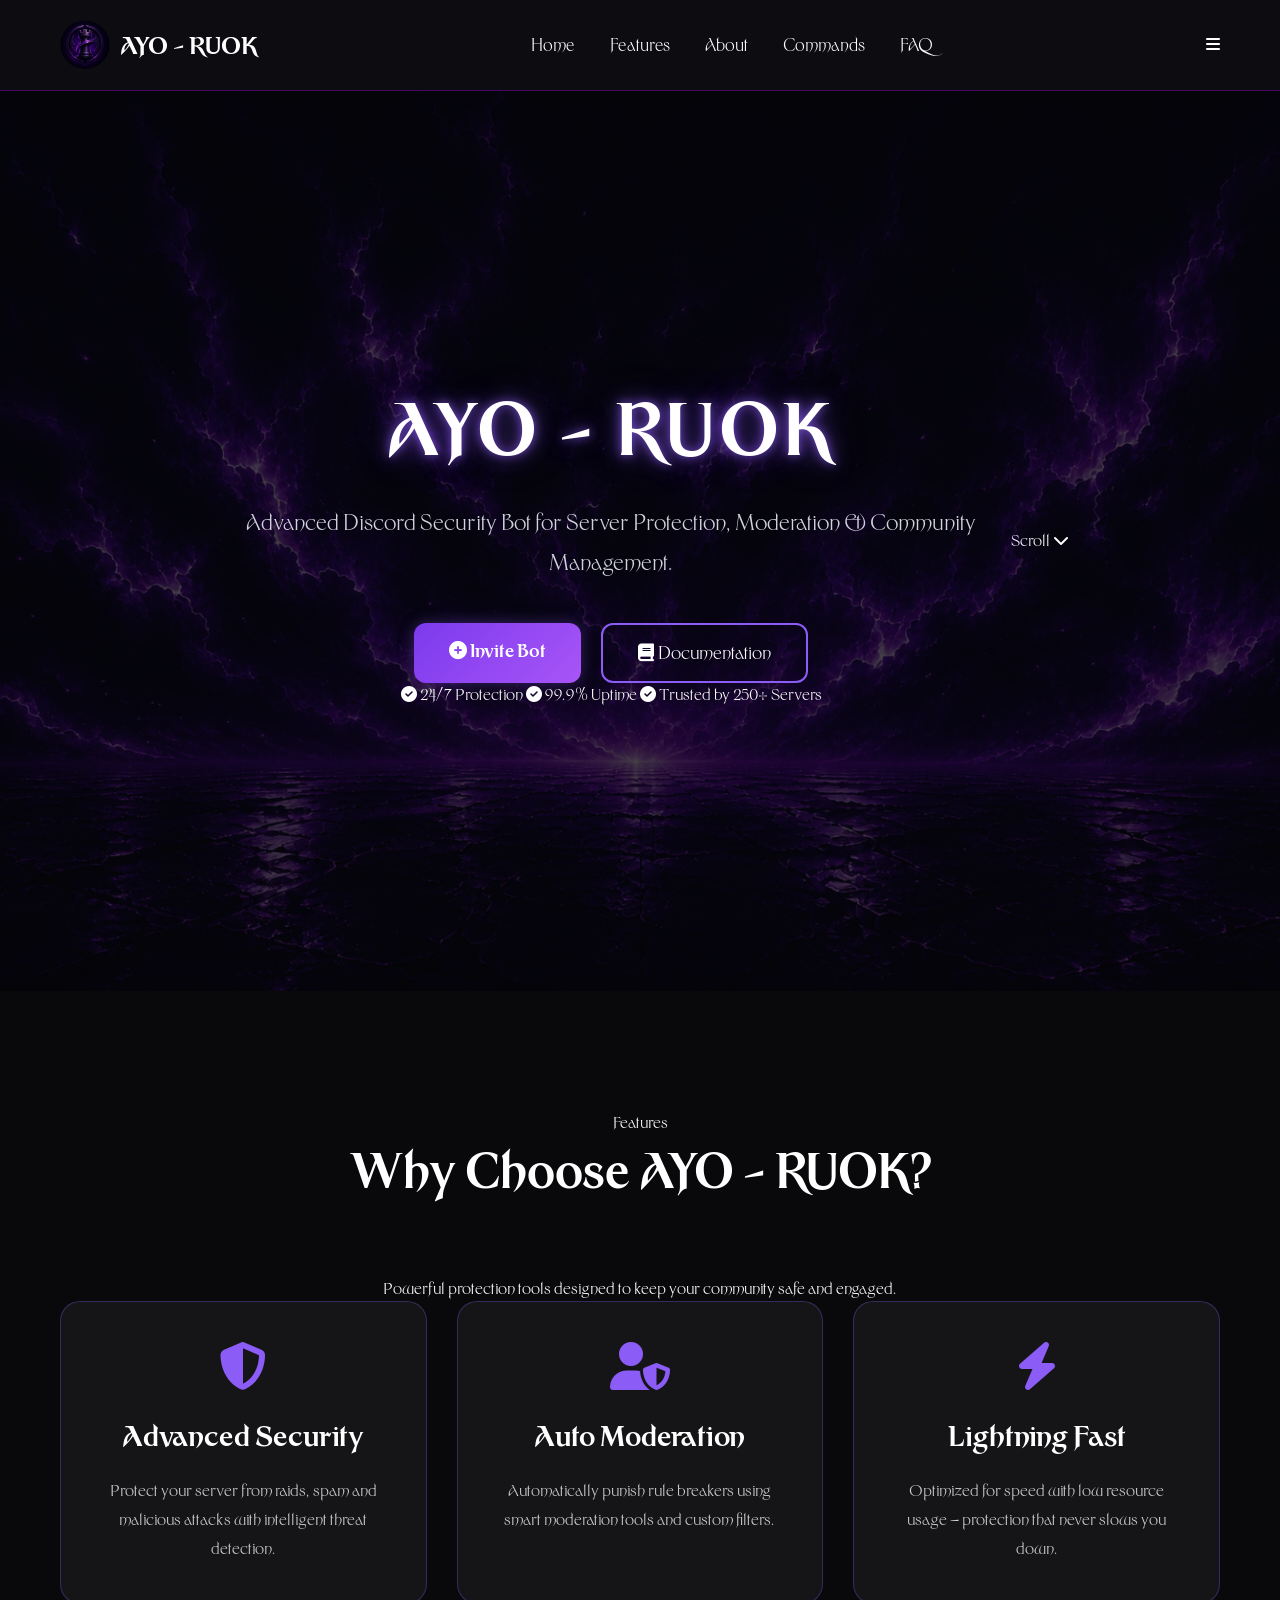
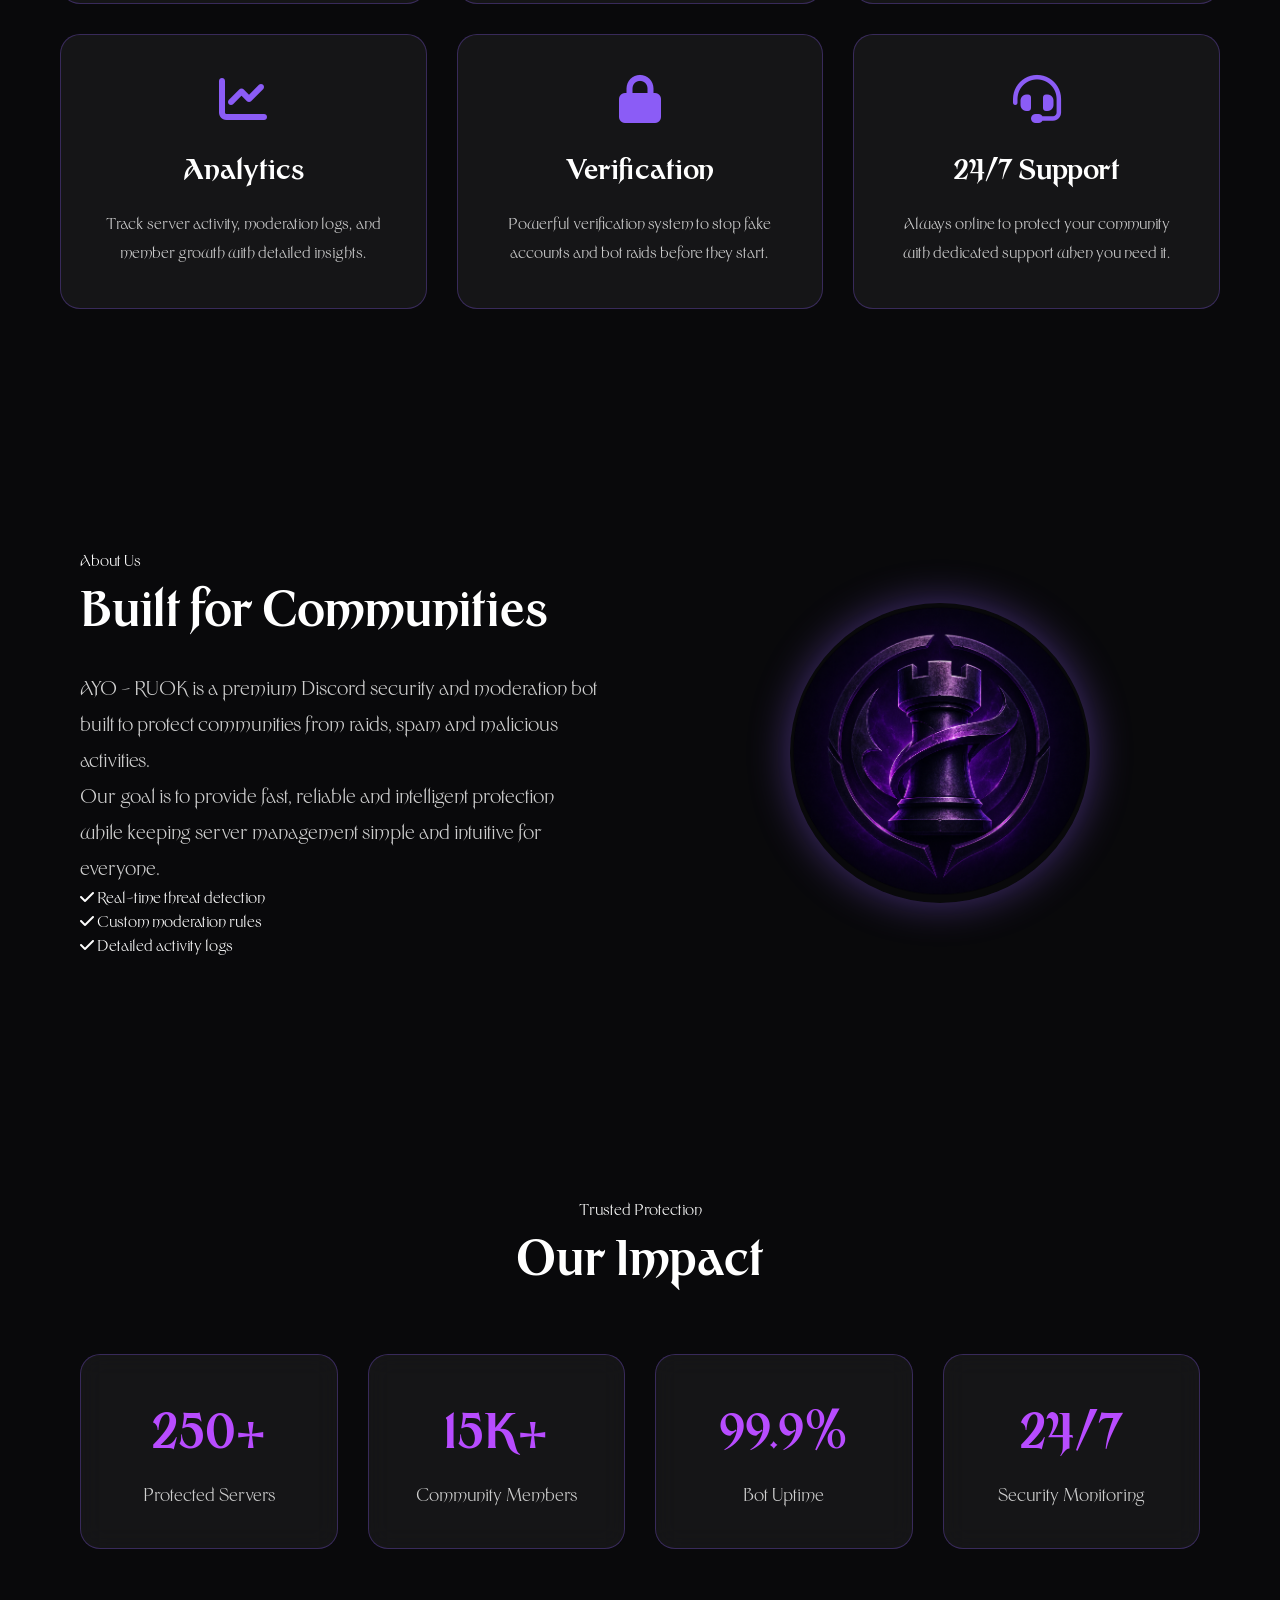
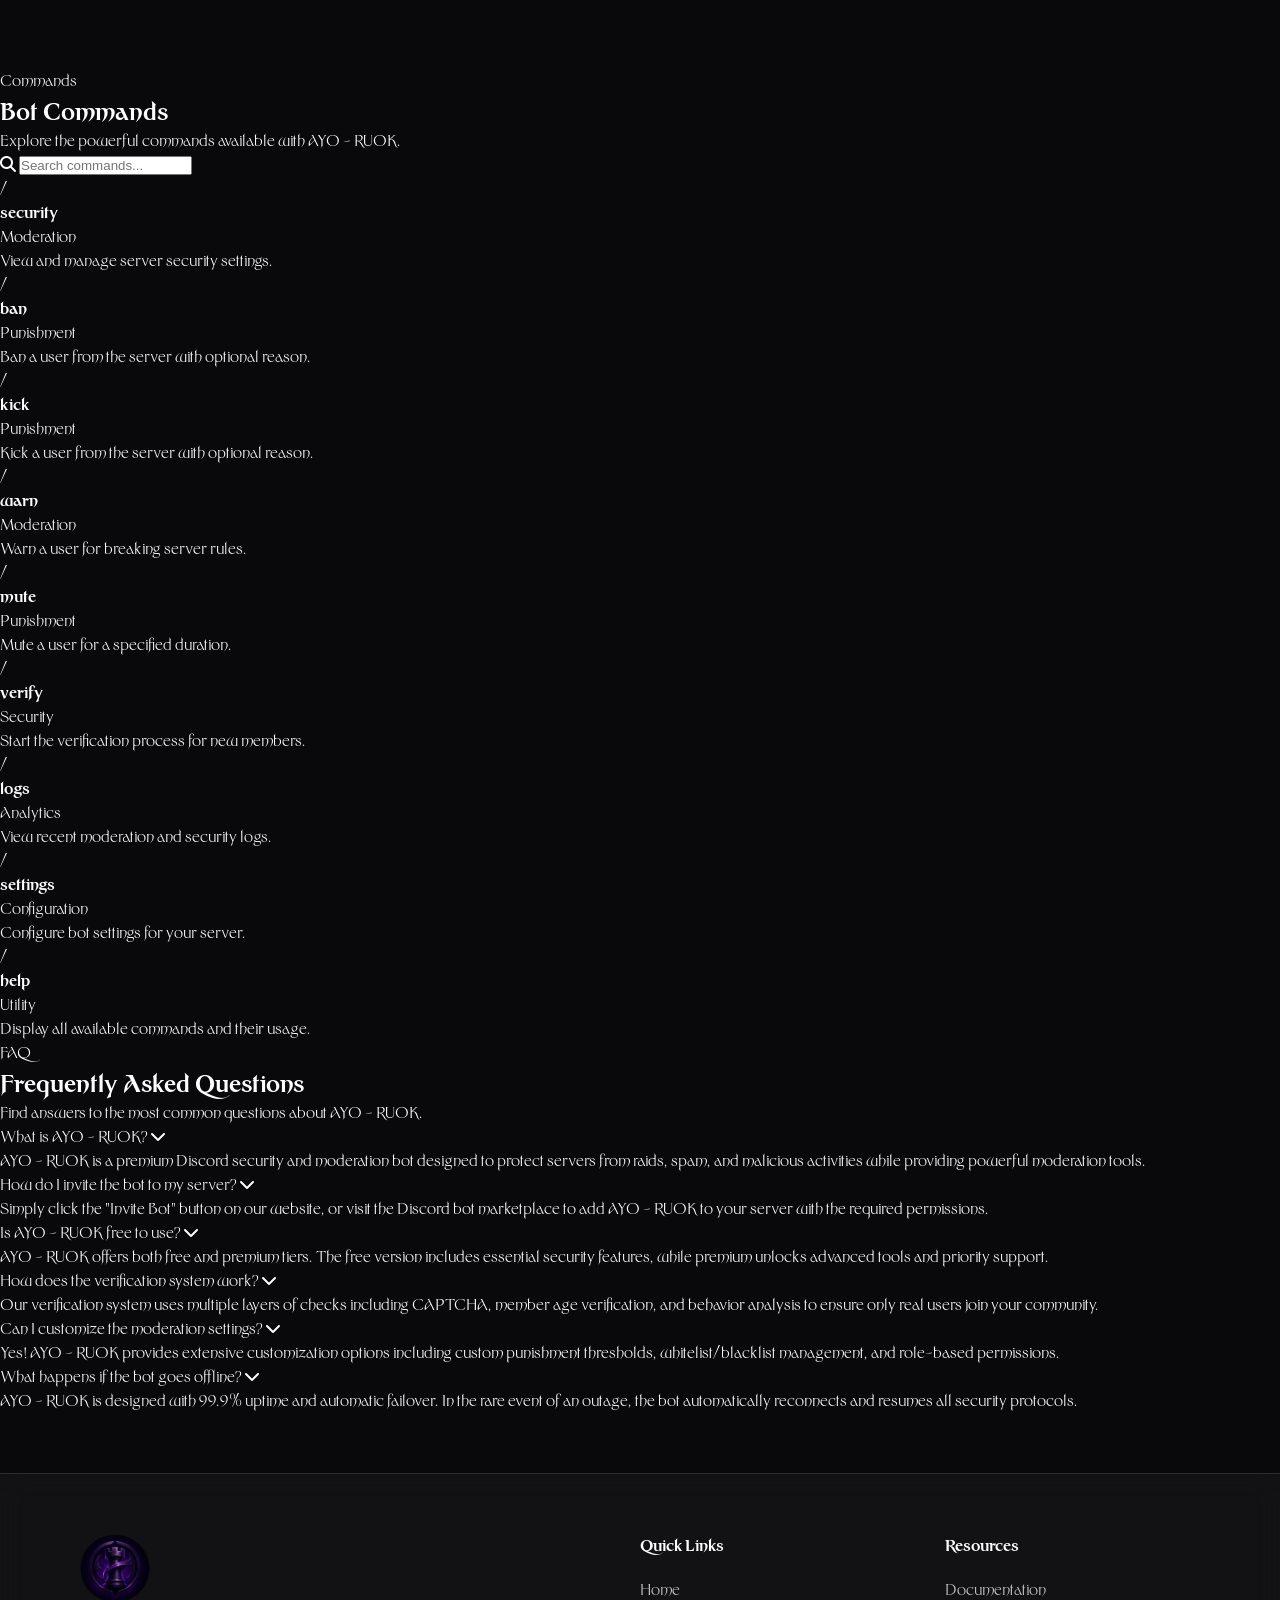
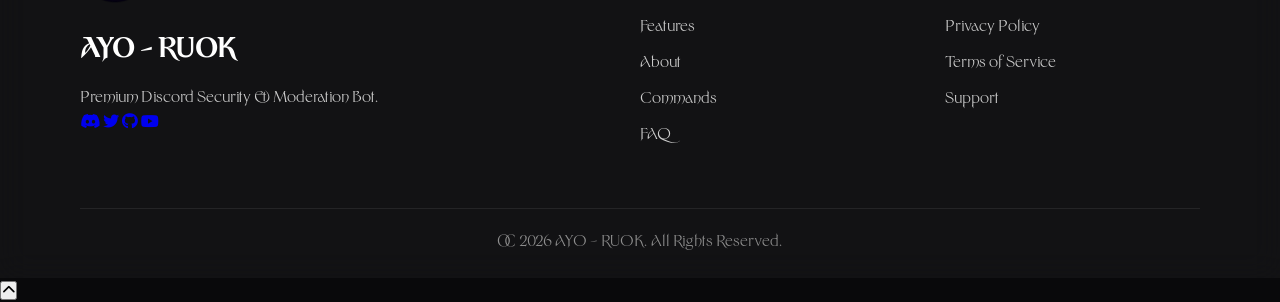
==== index.html @ a677ddc5 "Update index.html" ====
<!DOCTYPE html>
<html lang="en">

<head>

    <meta charset="UTF-8">
    <meta name="viewport" content="width=device-width, initial-scale=1.0">

    <title>AYO - RUOK | Security</title>

    <meta name="description" content="Official AYO - RUOK Security Discord Bot">

    <link rel="stylesheet" href="https://cdnjs.cloudflare.com/ajax/libs/font-awesome/6.7.2/css/all.min.css">

    <link rel="stylesheet" href="css/style.css">

</head>

<body>

    <!-- ================= NAVIGATION ================= -->

    <header>

        <nav class="navbar">

            <div class="logo">

                <img src="assets/logo.png" alt="AYO - RUOK Logo">

                <span>AYO - RUOK</span>

            </div>

            <ul class="nav-links">

                <li><a href="#hero" class="active">Home</a></li>
                <li><a href="#features">Features</a></li>
                <li><a href="#about">About</a></li>
                <li><a href="#commands">Commands</a></li>
                <li><a href="#faq">FAQ</a></li>

            </ul>

            <!-- Mobile Hamburger -->
            <div class="hamburger">
                <i class="fas fa-bars"></i>
            </div>

        </nav>

    </header>

    <!-- ================= MAIN CONTENT ================= -->

    <main>

        <!-- ===========================
             HERO SECTION
        ============================ -->

        <section id="hero">

            <div class="hero-content">

                <h1>AYO - RUOK</h1>

                <p>
                    Advanced Discord Security Bot for
                    Server Protection, Moderation &amp;
                    Community Management.
                </p>

                <div class="hero-buttons">

                    <a href="#" class="btn-primary">
                        <i class="fas fa-plus-circle"></i> Invite Bot
                    </a>

                    <a href="#" class="btn-secondary">
                        <i class="fas fa-book"></i> Documentation
                    </a>

                </div>

                <div class="hero-badge">
                    <span><i class="fas fa-check-circle"></i> 24/7 Protection</span>
                    <span><i class="fas fa-check-circle"></i> 99.9% Uptime</span>
                    <span><i class="fas fa-check-circle"></i> Trusted by 250+ Servers</span>
                </div>

            </div>

            <div class="hero-scroll">
                <span>Scroll</span>
                <i class="fas fa-chevron-down"></i>
            </div>

        </section>

        <!-- ===========================
             FEATURES SECTION
        ============================ -->

        <section id="features">

            <div class="section-header">
                <span class="section-tag">Features</span>
                <h2>Why Choose AYO - RUOK?</h2>
                <p>Powerful protection tools designed to keep your community safe and engaged.</p>
            </div>

            <div class="features-grid">

                <div class="feature-card">
                    <div class="feature-icon">
                        <i class="fas fa-shield-alt"></i>
                    </div>
                    <h3>Advanced Security</h3>
                    <p>Protect your server from raids, spam and malicious attacks with intelligent threat detection.</p>
                </div>

                <div class="feature-card">
                    <div class="feature-icon">
                        <i class="fas fa-user-shield"></i>
                    </div>
                    <h3>Auto Moderation</h3>
                    <p>Automatically punish rule breakers using smart moderation tools and custom filters.</p>
                </div>

                <div class="feature-card">
                    <div class="feature-icon">
                        <i class="fas fa-bolt"></i>
                    </div>
                    <h3>Lightning Fast</h3>
                    <p>Optimized for speed with low resource usage — protection that never slows you down.</p>
                </div>

                <div class="feature-card">
                    <div class="feature-icon">
                        <i class="fas fa-chart-line"></i>
                    </div>
                    <h3>Analytics</h3>
                    <p>Track server activity, moderation logs, and member growth with detailed insights.</p>
                </div>

                <div class="feature-card">
                    <div class="feature-icon">
                        <i class="fas fa-lock"></i>
                    </div>
                    <h3>Verification</h3>
                    <p>Powerful verification system to stop fake accounts and bot raids before they start.</p>
                </div>

                <div class="feature-card">
                    <div class="feature-icon">
                        <i class="fas fa-headset"></i>
                    </div>
                    <h3>24/7 Support</h3>
                    <p>Always online to protect your community with dedicated support when you need it.</p>
                </div>

            </div>

        </section>

        <!-- ===========================
             ABOUT SECTION
        ============================ -->

        <section id="about">

            <div class="about-container">

                <div class="about-text">

                    <span class="section-tag">About Us</span>

                    <h2>Built for Communities</h2>

                    <p>
                        AYO - RUOK is a premium Discord security and moderation bot
                        built to protect communities from raids, spam and malicious
                        activities.
                    </p>

                    <p>
                        Our goal is to provide fast, reliable and intelligent
                        protection while keeping server management simple and
                        intuitive for everyone.
                    </p>

                    <div class="about-features">
                        <div><i class="fas fa-check"></i> Real-time threat detection</div>
                        <div><i class="fas fa-check"></i> Custom moderation rules</div>
                        <div><i class="fas fa-check"></i> Detailed activity logs</div>
                    </div>

                </div>

                <div class="about-image">

                    <img src="assets/logo.png" alt="AYO - RUOK Logo">

                </div>

            </div>

        </section>

        <!-- ===========================
             STATISTICS SECTION
        ============================ -->

        <section id="stats">

            <div class="section-header">
                <span class="section-tag">Trusted Protection</span>
                <h2>Our Impact</h2>
            </div>

            <div class="stats-grid">

                <div class="stat-card">

                    <h3>250+</h3>

                    <p>Protected Servers</p>

                </div>

                <div class="stat-card">

                    <h3>15K+</h3>

                    <p>Community Members</p>

                </div>

                <div class="stat-card">

                    <h3>99.9%</h3>

                    <p>Bot Uptime</p>

                </div>

                <div class="stat-card">

                    <h3>24/7</h3>

                    <p>Security Monitoring</p>

                </div>

            </div>

        </section>

        <!-- ===========================
             COMMANDS SECTION
        ============================ -->

        <section id="commands">

            <div class="section-header">
                <span class="section-tag">Commands</span>
                <h2>Bot Commands</h2>
                <p>Explore the powerful commands available with AYO - RUOK.</p>
            </div>

            <div class="commands-search">
                <i class="fas fa-search"></i>
                <input type="text" id="commandSearch" placeholder="Search commands...">
            </div>

            <div class="commands-grid">

                <div class="command-card">
                    <div class="command-header">
                        <span class="command-prefix">/</span>
                        <h4>security</h4>
                        <span class="command-badge">Moderation</span>
                    </div>
                    <p>View and manage server security settings.</p>
                </div>

                <div class="command-card">
                    <div class="command-header">
                        <span class="command-prefix">/</span>
                        <h4>ban</h4>
                        <span class="command-badge">Punishment</span>
                    </div>
                    <p>Ban a user from the server with optional reason.</p>
                </div>

                <div class="command-card">
                    <div class="command-header">
                        <span class="command-prefix">/</span>
                        <h4>kick</h4>
                        <span class="command-badge">Punishment</span>
                    </div>
                    <p>Kick a user from the server with optional reason.</p>
                </div>

                <div class="command-card">
                    <div class="command-header">
                        <span class="command-prefix">/</span>
                        <h4>warn</h4>
                        <span class="command-badge">Moderation</span>
                    </div>
                    <p>Warn a user for breaking server rules.</p>
                </div>

                <div class="command-card">
                    <div class="command-header">
                        <span class="command-prefix">/</span>
                        <h4>mute</h4>
                        <span class="command-badge">Punishment</span>
                    </div>
                    <p>Mute a user for a specified duration.</p>
                </div>

                <div class="command-card">
                    <div class="command-header">
                        <span class="command-prefix">/</span>
                        <h4>verify</h4>
                        <span class="command-badge">Security</span>
                    </div>
                    <p>Start the verification process for new members.</p>
                </div>

                <div class="command-card">
                    <div class="command-header">
                        <span class="command-prefix">/</span>
                        <h4>logs</h4>
                        <span class="command-badge">Analytics</span>
                    </div>
                    <p>View recent moderation and security logs.</p>
                </div>

                <div class="command-card">
                    <div class="command-header">
                        <span class="command-prefix">/</span>
                        <h4>settings</h4>
                        <span class="command-badge">Configuration</span>
                    </div>
                    <p>Configure bot settings for your server.</p>
                </div>

                <div class="command-card">
                    <div class="command-header">
                        <span class="command-prefix">/</span>
                        <h4>help</h4>
                        <span class="command-badge">Utility</span>
                    </div>
                    <p>Display all available commands and their usage.</p>
                </div>

            </div>

        </section>

        <!-- ===========================
             FAQ SECTION
        ============================ -->

        <section id="faq">

            <div class="section-header">
                <span class="section-tag">FAQ</span>
                <h2>Frequently Asked Questions</h2>
                <p>Find answers to the most common questions about AYO - RUOK.</p>
            </div>

            <div class="faq-container">

                <div class="faq-item">
                    <div class="faq-question">
                        <span>What is AYO - RUOK?</span>
                        <i class="fas fa-chevron-down"></i>
                    </div>
                    <div class="faq-answer">
                        <p>AYO - RUOK is a premium Discord security and moderation bot designed to protect servers from raids, spam, and malicious activities while providing powerful moderation tools.</p>
                    </div>
                </div>

                <div class="faq-item">
                    <div class="faq-question">
                        <span>How do I invite the bot to my server?</span>
                        <i class="fas fa-chevron-down"></i>
                    </div>
                    <div class="faq-answer">
                        <p>Simply click the "Invite Bot" button on our website, or visit the Discord bot marketplace to add AYO - RUOK to your server with the required permissions.</p>
                    </div>
                </div>

                <div class="faq-item">
                    <div class="faq-question">
                        <span>Is AYO - RUOK free to use?</span>
                        <i class="fas fa-chevron-down"></i>
                    </div>
                    <div class="faq-answer">
                        <p>AYO - RUOK offers both free and premium tiers. The free version includes essential security features, while premium unlocks advanced tools and priority support.</p>
                    </div>
                </div>

                <div class="faq-item">
                    <div class="faq-question">
                        <span>How does the verification system work?</span>
                        <i class="fas fa-chevron-down"></i>
                    </div>
                    <div class="faq-answer">
                        <p>Our verification system uses multiple layers of checks including CAPTCHA, member age verification, and behavior analysis to ensure only real users join your community.</p>
                    </div>
                </div>

                <div class="faq-item">
                    <div class="faq-question">
                        <span>Can I customize the moderation settings?</span>
                        <i class="fas fa-chevron-down"></i>
                    </div>
                    <div class="faq-answer">
                        <p>Yes! AYO - RUOK provides extensive customization options including custom punishment thresholds, whitelist/blacklist management, and role-based permissions.</p>
                    </div>
                </div>

                <div class="faq-item">
                    <div class="faq-question">
                        <span>What happens if the bot goes offline?</span>
                        <i class="fas fa-chevron-down"></i>
                    </div>
                    <div class="faq-answer">
                        <p>AYO - RUOK is designed with 99.9% uptime and automatic failover. In the rare event of an outage, the bot automatically reconnects and resumes all security protocols.</p>
                    </div>
                </div>

            </div>

        </section>

    </main>

    <!-- ===========================
         FOOTER
    ============================ -->

    <footer id="footer">

        <div class="footer-container">

            <div class="footer-logo">

                <img src="assets/logo.png" alt="AYO - RUOK Logo">

                <h3>AYO - RUOK</h3>

                <p>
                    Premium Discord Security &amp; Moderation Bot.
                </p>

                <div class="footer-social">
                    <a href="#"><i class="fab fa-discord"></i></a>
                    <a href="#"><i class="fab fa-twitter"></i></a>
                    <a href="#"><i class="fab fa-github"></i></a>
                    <a href="#"><i class="fab fa-youtube"></i></a>
                </div>

            </div>

            <div class="footer-links">

                <h4>Quick Links</h4>

                <ul>

                    <li><a href="#hero">Home</a></li>

                    <li><a href="#features">Features</a></li>

                    <li><a href="#about">About</a></li>

                    <li><a href="#commands">Commands</a></li>

                    <li><a href="#faq">FAQ</a></li>

                </ul>

            </div>

            <div class="footer-links">

                <h4>Resources</h4>

                <ul>

                    <li><a href="#">Documentation</a></li>

                    <li><a href="#">Privacy Policy</a></li>

                    <li><a href="#">Terms of Service</a></li>

                    <li><a href="#">Support</a></li>

                </ul>

            </div>

        </div>

        <div class="footer-bottom">

            &copy; 2026 AYO - RUOK. All Rights Reserved.

        </div>

    </footer>

    <!-- Back to Top Button -->
    <button id="backToTop" title="Back to Top">
        <i class="fas fa-chevron-up"></i>
    </button>

    <script src="js/script.js"></script>

</body>

</html>
---- css/style.css ----
body{

    margin:0;

    padding:0;

    background:black;

    color:white;

    overflow-x:hidden;

    font-family:"Sinistre", Arial, sans-serif;

}
/*

=========================================
AYO - RUOK | Security
Official Website Stylesheet
Version : 1.0
Author : Navaniii1415
=========================================

*/

/* ===========================
   GLOBAL STYLES
=========================== */

*{
    margin: 0;
    padding: 0;
    box-sizing: border-box;
}

@font-face{
    font-family: "Sinistre";
    src: url("../assets/font/Sinistre-Regular.ttf") format("truetype");
    font-weight: normal;
    font-style: normal;
}

@font-face{
    font-family: "Sinistre";
    src: url("../assets/font/Sinistre-Bold.ttf") format("truetype");
    font-weight: bold;
    font-style: normal;
}

body{

    background: #09090b;
    color: #ffffff;

    font-family:"Sinistre", Arial, sans-serif;

    overflow-x: hidden;

}

/* ===========================
   LOGO
=========================== */

.logo{

    display: flex;
    align-items: center;
    gap: 10px;

}

.logo img{

    width: 50px;
    height: 50px;

}

.logo span{

    color: white;

    font-size: 24px;

    font-weight: bold;

}

/* ===========================
   NAVIGATION BAR
=========================== */

.navbar{

    display: flex;

    justify-content: space-between;

    align-items: center;

    padding: 20px 60px;

    position: sticky;

    top: 0;

    background: rgba(15,15,20,0.75);

    backdrop-filter: blur(15px);

    -webkit-backdrop-filter: blur(15px);

    border-bottom: 1px solid rgba(170,0,255,0.35);

}

/* ===========================
   NAVIGATION LINKS
=========================== */

.nav-links{

    display: flex;

    list-style: none;

    gap: 35px;

}

.nav-links a{

    text-decoration: none;

    color: white;

    font-size: 17px;

    transition: 0.3s ease;

}

.nav-links a:hover{

    color: #b84cff;

}


/* ===========================
   HERO SECTION
=========================== */

#hero{

    min-height:100vh;

    display:flex;

    justify-content:center;

    align-items:center;

    text-align:center;

    padding:40px;

    background-image:
    linear-gradient(
        rgba(5,5,10,.75),
        rgba(5,5,10,.75)
    ),
    url("../assets/banner.png");

    background-size:cover;

    background-position:center;

    background-repeat:no-repeat;

}

.hero-content{

    max-width:800px;

}

.hero-content h1{

    font-size:72px;

    font-weight:800;

    color:#ffffff;

    margin-bottom:20px;

    text-transform:uppercase;

    letter-spacing:4px;

    text-shadow:
        0 0 10px rgba(139,92,246,.7),
        0 0 20px rgba(139,92,246,.5),
        0 0 40px rgba(139,92,246,.3);

}

.hero-content p{

    font-size:22px;

    color:#d1d5db;

    line-height:1.8;

    margin-bottom:40px;

}

.hero-buttons{

    display:flex;

    justify-content:center;

    gap:20px;

    flex-wrap:wrap;

}

.btn-primary,
.btn-secondary{

    text-decoration:none;

    padding:15px 35px;

    border-radius:12px;

    font-size:18px;

    transition:all .35s ease;

    display:inline-block;

}

.btn-primary{

    background:linear-gradient(
        135deg,
        #7c3aed,
        #a855f7
    );

    color:white;

    font-weight:bold;

    box-shadow:
        0 0 15px rgba(139,92,246,.35);

}

.btn-primary:hover{

    transform:translateY(-4px);

    box-shadow:
        0 10px 25px rgba(139,92,246,.55);

}

.btn-secondary{

    border:2px solid #8b5cf6;

    color:white;

    background:transparent;

}

.btn-secondary:hover{

    background:#8b5cf6;

    transform:translateY(-4px);

    box-shadow:
        0 10px 25px rgba(139,92,246,.45);

}

/* ===========================
   FEATURES SECTION
=========================== */

#features{

    padding:120px 60px;

    text-align:center;

    background:#09090b;

}

#features h2{

    font-size:48px;

    margin-bottom:70px;

    color:white;

}

.features-grid{

    display:grid;

    grid-template-columns:
    repeat(3,1fr);

    gap:30px;

}

.feature-card{

    background:rgba(255,255,255,.05);

    border:1px solid rgba(139,92,246,.3);

    border-radius:20px;

    padding:40px;

    transition: all .35s ease;

    cursor: pointer;
}

.feature-card:hover{

    transform:translateY(-10px);

    border-color:#8b5cf6;

    box-shadow:
        0 15px 35px rgba(139,92,246,.35),
        0 0 30px rgba(139,92,246,.20);

}

.feature-card h3{

    font-size:28px;

    margin-bottom:20px;

}

.feature-card p{

    color:#cfcfcf;

    line-height:1.8;

}

.feature-card i{

    font-size:48px;

    color:#8b5cf6;

    margin-bottom:25px;

    transition:all .35s ease;

}

.feature-card:hover i{

    transform:scale(1.15);

    color:#c084fc;

}

/* ===========================
   ABOUT SECTION
=========================== */

#about{

    padding:120px 80px;

}

.about-container{

    display:flex;

    justify-content:space-between;

    align-items:center;

    gap:80px;

}

.about-text{

    flex:1;

}

.about-text h2{

    font-size:48px;

    color:white;

    margin-bottom:25px;

}

.about-text p{

    color:#cfcfcf;

    font-size:20px;

    line-height:1.8;

}

.about-image{

    flex:1;

    display:flex;

    justify-content:center;

}

.about-image img{

    width:300px;

    height:300px;

    object-fit:cover;

    border-radius:50%;

    box-shadow:0 0 40px rgba(139,92,246,.45);

    transition:.35s;

}

.about-image img:hover{

    transform:scale(1.05);

    box-shadow:0 0 60px rgba(139,92,246,.8);

}

/* ===========================
   STATISTICS SECTION
=========================== */

#stats{

    padding:120px 80px;

    text-align:center;

}

#stats h2{

    font-size:48px;

    color:white;

    margin-bottom:60px;

}

.stats-grid{

    display:grid;

    grid-template-columns:repeat(4,1fr);

    gap:30px;

}

.stat-card{

    background:rgba(255,255,255,.05);

    border:1px solid rgba(139,92,246,.30);

    border-radius:20px;

    padding:40px;

    backdrop-filter:blur(12px);

    transition:.35s;

}

.stat-card:hover{

    transform:translateY(-10px);

    box-shadow:0 0 30px rgba(139,92,246,.45);

    border-color:#8b5cf6;

}

.stat-card h3{

    font-size:48px;

    color:#b84cff;

    margin-bottom:15px;

}

.stat-card p{

    color:#d0d0d0;

    font-size:18px;

}

/* ===========================
   FOOTER
=========================== */

#footer{

    margin-top:60px;

    background:rgba(255,255,255,.04);

    border-top:1px solid rgba(139,92,246,.25);

    backdrop-filter:blur(15px);

    padding:60px 80px 25px;

}

.footer-container{

    display:grid;

    grid-template-columns:2fr 1fr 1fr;

    gap:50px;

}

.footer-logo img{

    width:70px;

    margin-bottom:15px;

}

.footer-logo h3{

    font-size:28px;

    color:white;

    margin-bottom:15px;

}

.footer-logo p{

    color:#cfcfcf;

    line-height:1.7;

}

.footer-links h4{

    color:white;

    margin-bottom:20px;

}

.footer-links ul{

    list-style:none;

    padding:0;

}

.footer-links li{

    margin-bottom:12px;

}

.footer-links a{

    text-decoration:none;

    color:#cfcfcf;

    transition:.3s;

}

.footer-links a:hover{

    color:#b84cff;

}

.footer-bottom{

    margin-top:50px;

    text-align:center;

    color:#8f8f8f;

    border-top:1px solid rgba(255,255,255,.08);

    padding-top:20px;

}
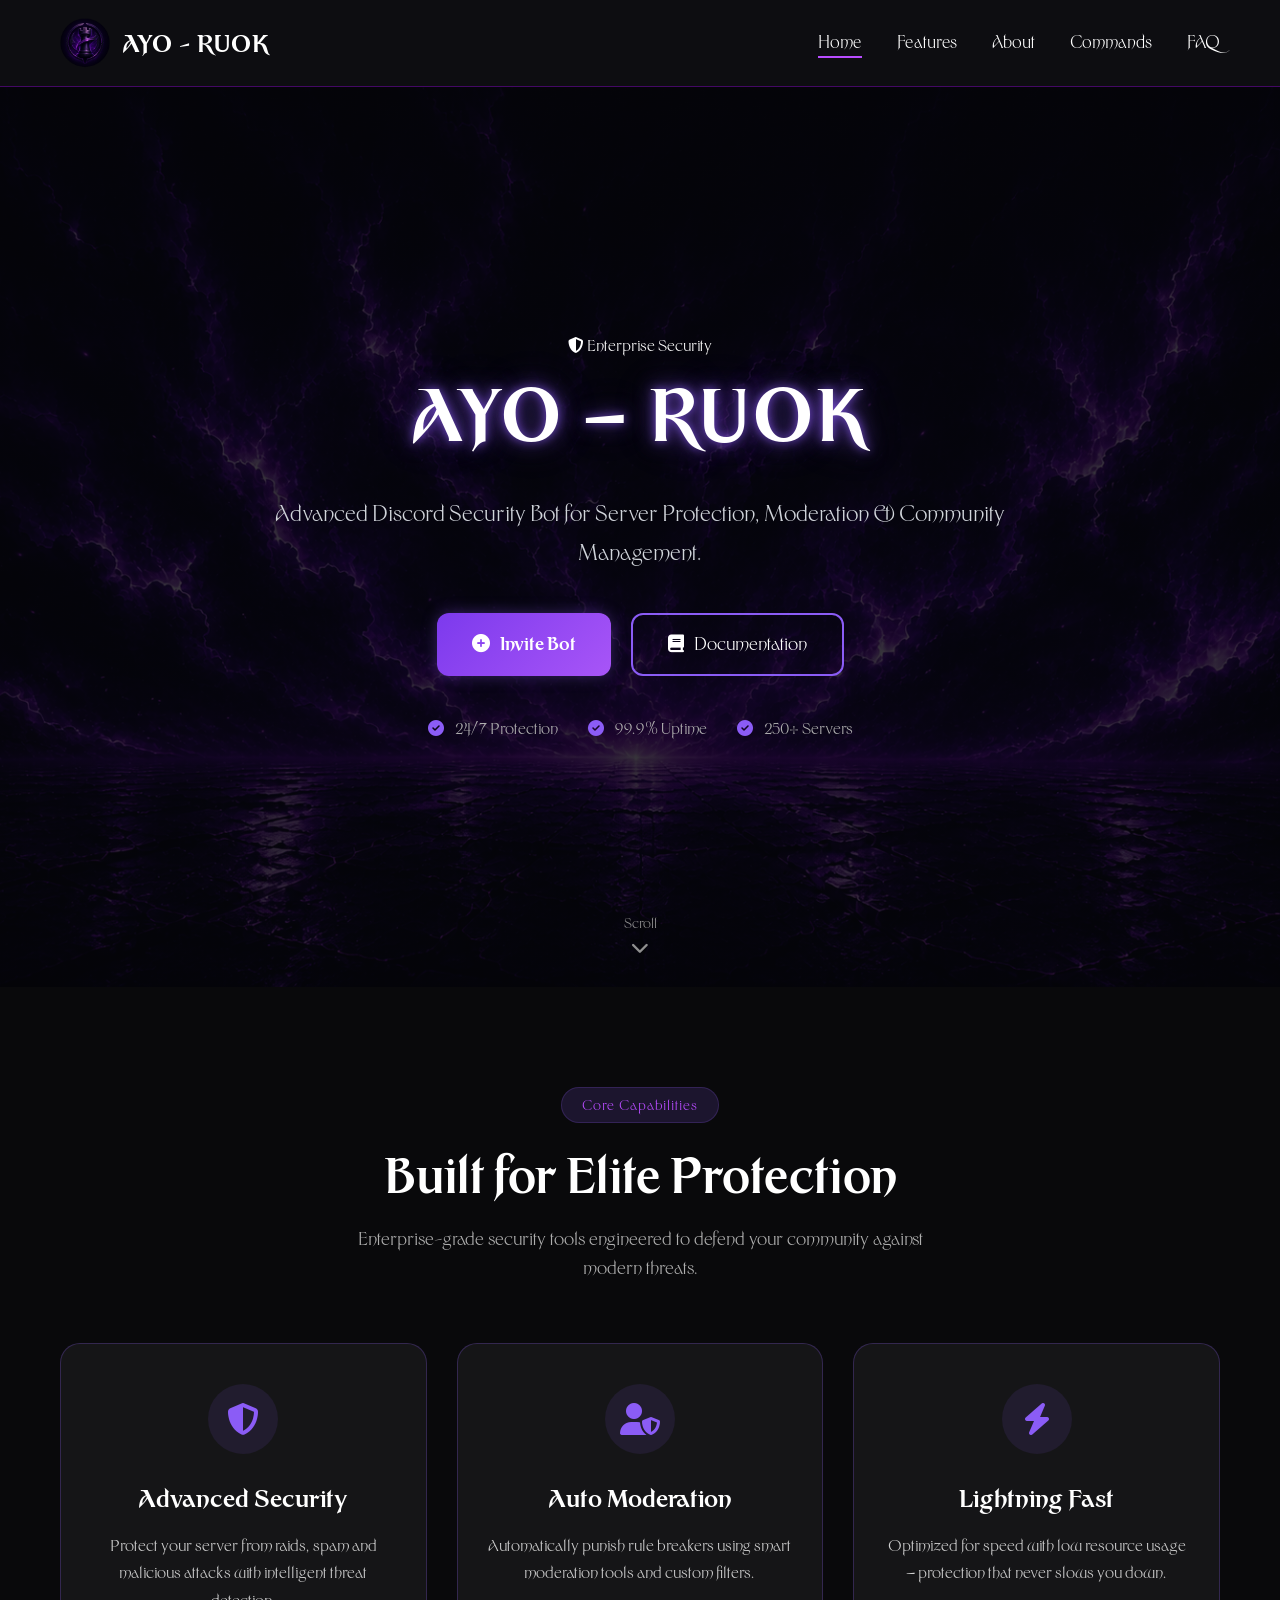
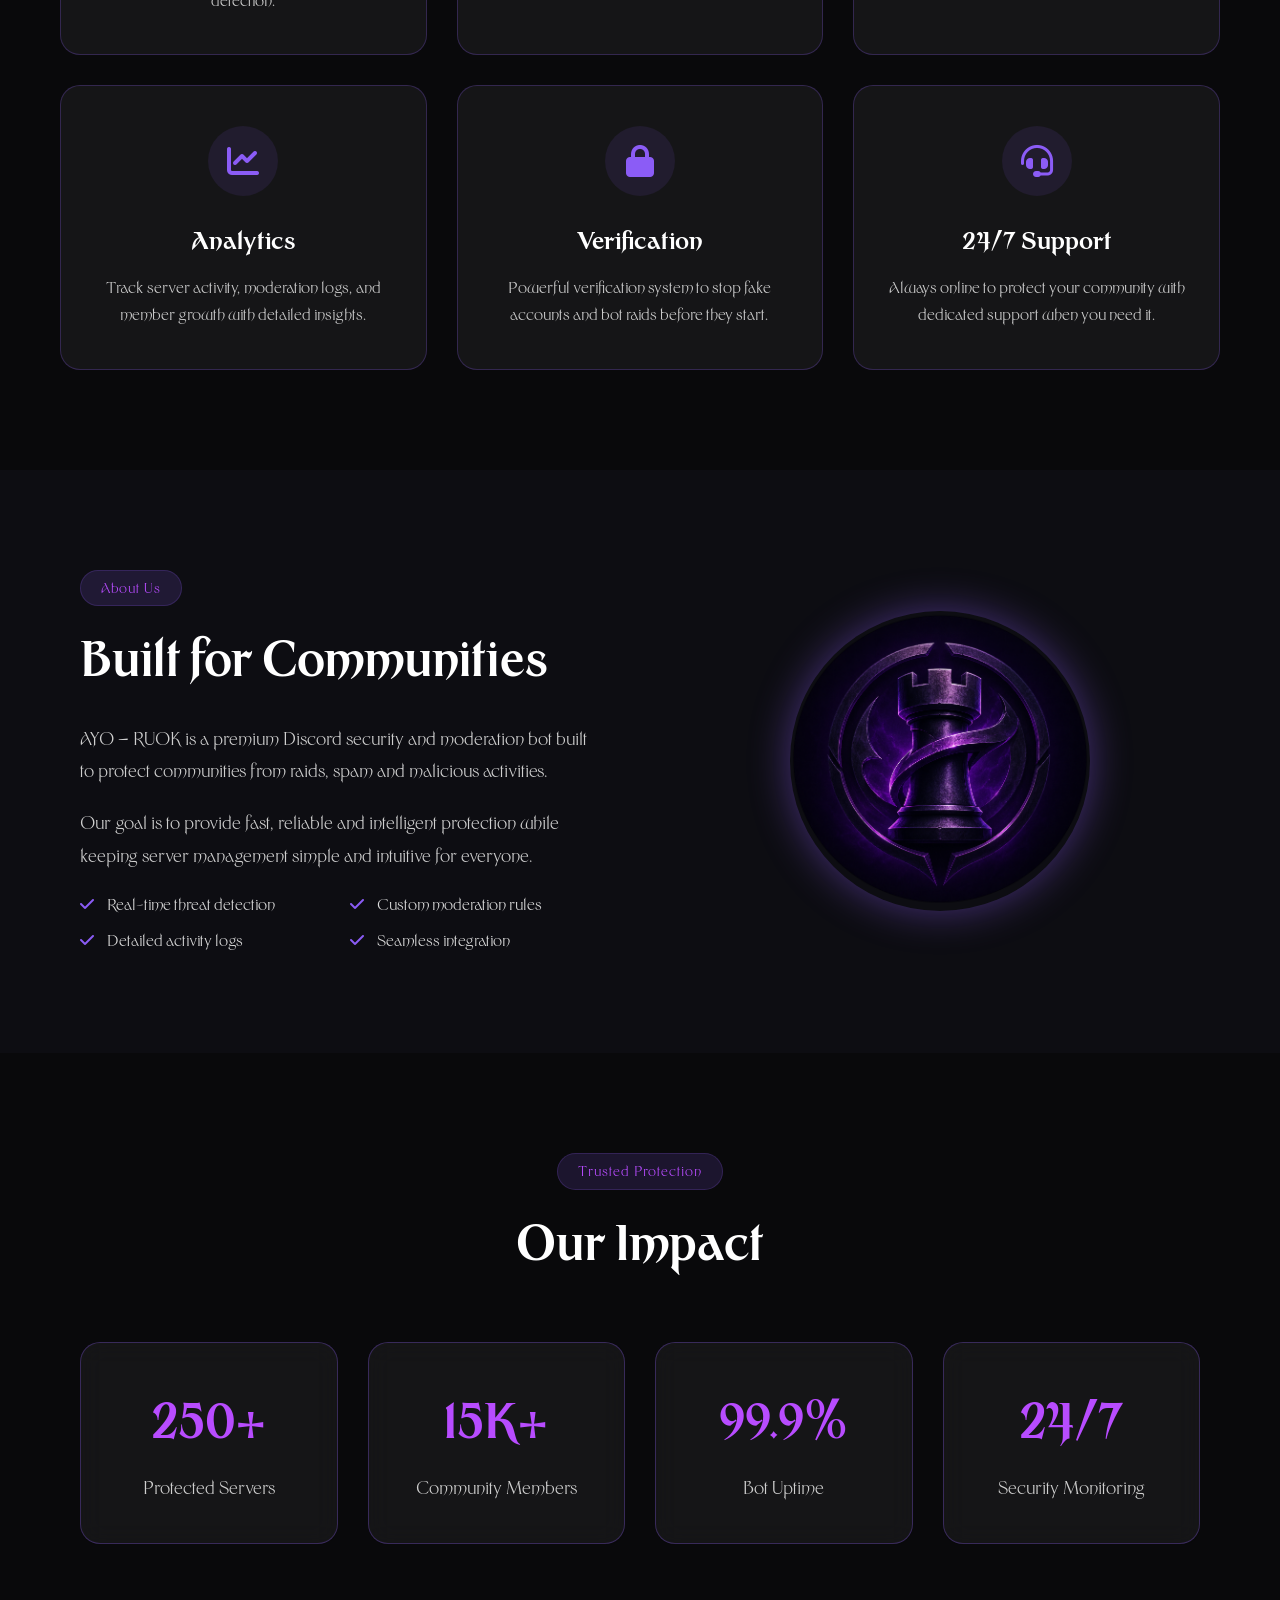
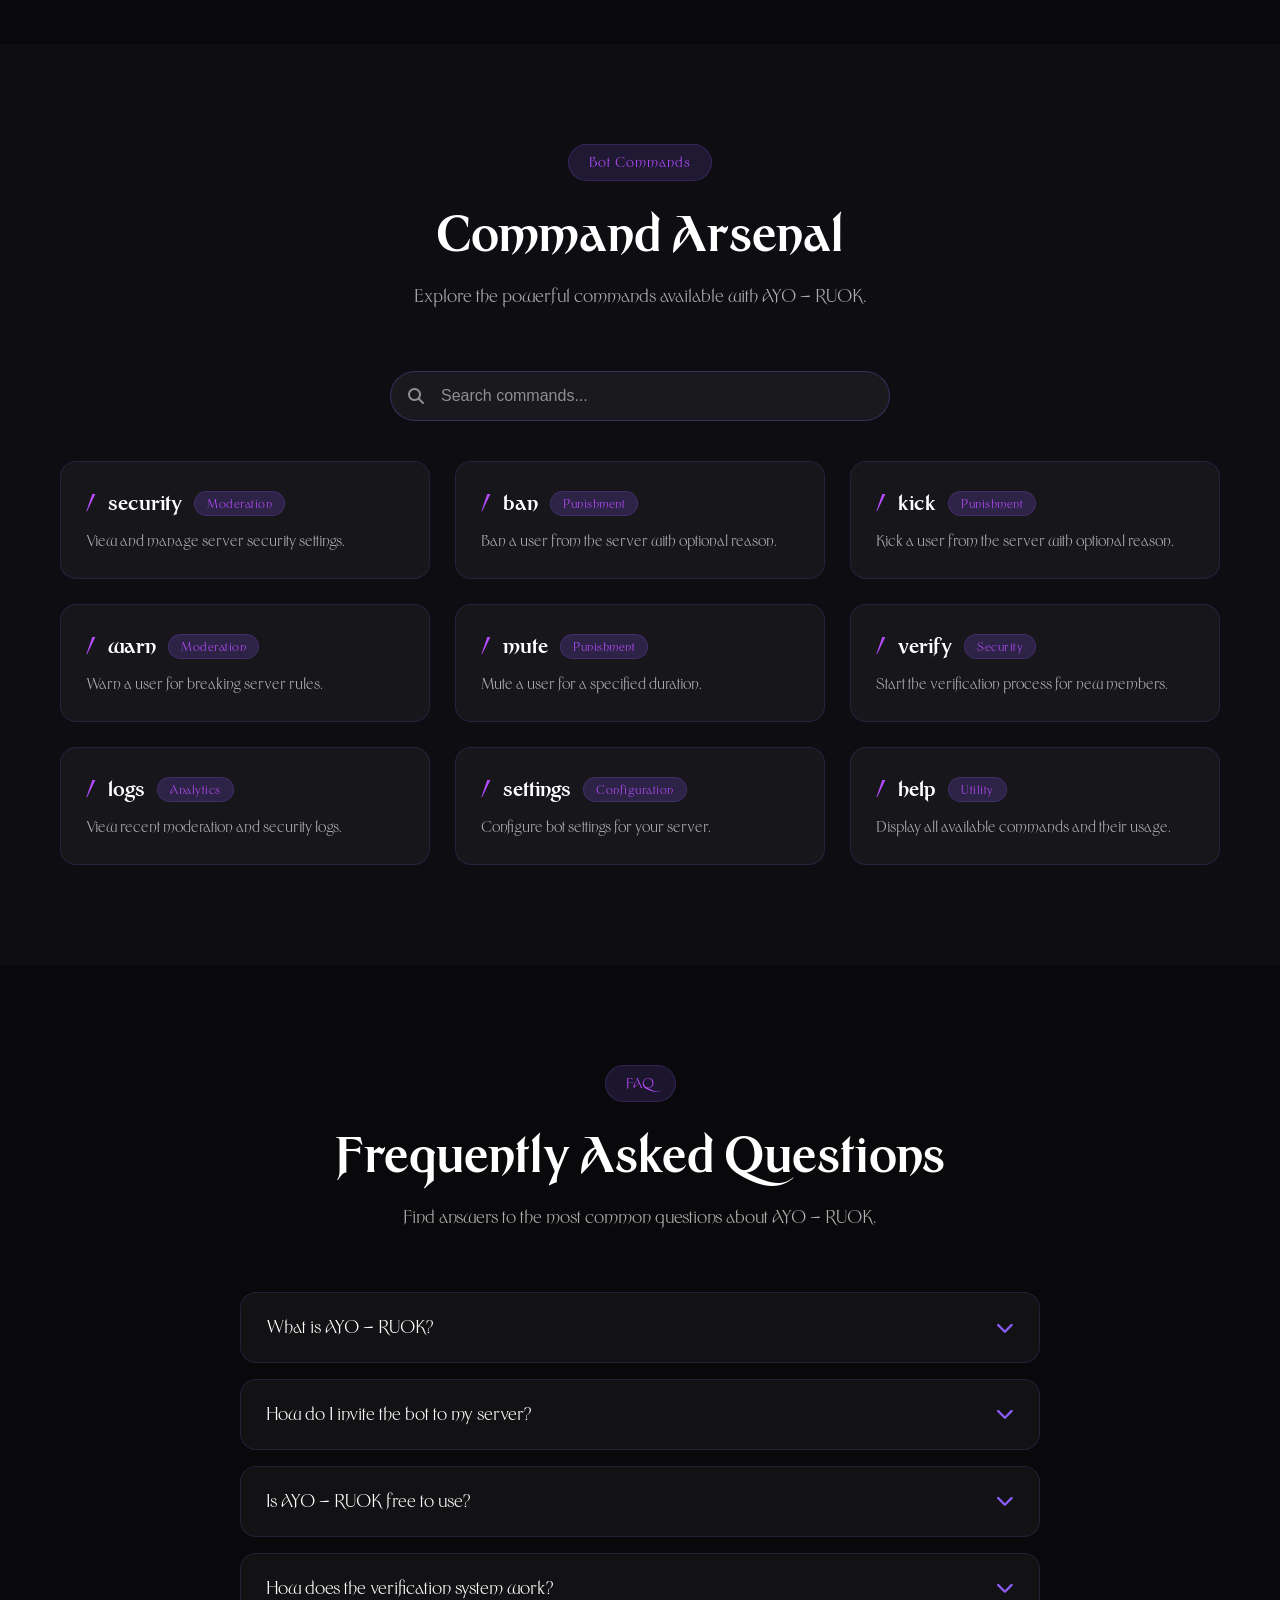
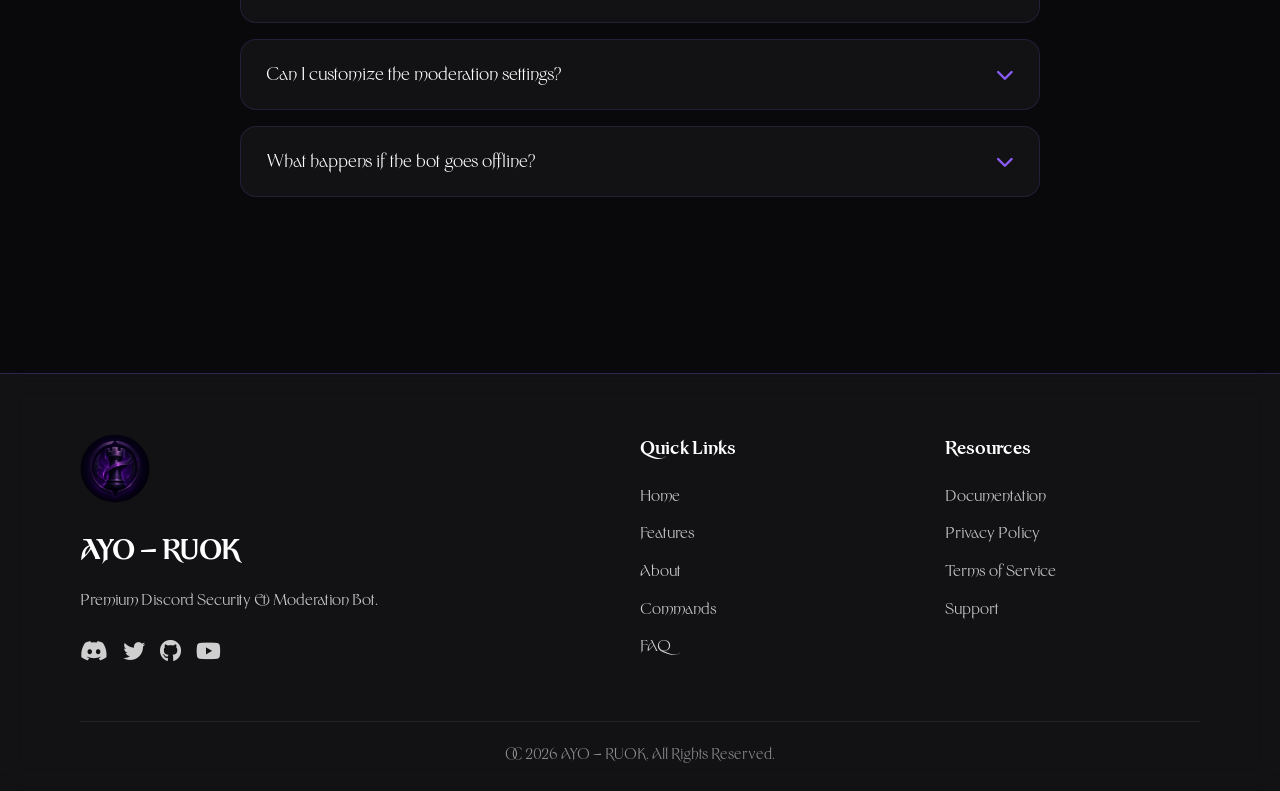
==== commit 9838e580: "Update index.html" ====
--- a/index.html
+++ b/index.html
@@ -42,7 +42,6 @@
 
             </ul>
 
-            <!-- Mobile Hamburger -->
             <div class="hamburger">
                 <i class="fas fa-bars"></i>
             </div>
@@ -61,9 +60,15 @@
 
         <section id="hero">
 
+            <div class="hero-overlay"></div>
+
             <div class="hero-content">
 
-                <h1>AYO - RUOK</h1>
+                <div class="hero-badge-top">
+                    <span><i class="fas fa-shield-halved"></i> Enterprise Security</span>
+                </div>
+
+                <h1>AYO — RUOK</h1>
 
                 <p>
                     Advanced Discord Security Bot for
@@ -84,9 +89,11 @@
                 </div>
 
                 <div class="hero-badge">
+
                     <span><i class="fas fa-check-circle"></i> 24/7 Protection</span>
                     <span><i class="fas fa-check-circle"></i> 99.9% Uptime</span>
-                    <span><i class="fas fa-check-circle"></i> Trusted by 250+ Servers</span>
+                    <span><i class="fas fa-check-circle"></i> 250+ Servers</span>
+
                 </div>
 
             </div>
@@ -105,9 +112,16 @@
         <section id="features">
 
             <div class="section-header">
-                <span class="section-tag">Features</span>
-                <h2>Why Choose AYO - RUOK?</h2>
-                <p>Powerful protection tools designed to keep your community safe and engaged.</p>
+
+                <span class="section-tag">Core Capabilities</span>
+
+                <h2>Built for <span class="highlight">Elite</span> Protection</h2>
+
+                <p>
+                    Enterprise-grade security tools engineered to defend your
+                    community against modern threats.
+                </p>
+
             </div>
 
             <div class="features-grid">
@@ -176,10 +190,10 @@
 
                     <span class="section-tag">About Us</span>
 
-                    <h2>Built for Communities</h2>
+                    <h2>Built for <span class="highlight">Communities</span></h2>
 
                     <p>
-                        AYO - RUOK is a premium Discord security and moderation bot
+                        AYO — RUOK is a premium Discord security and moderation bot
                         built to protect communities from raids, spam and malicious
                         activities.
                     </p>
@@ -191,9 +205,12 @@
                     </p>
 
                     <div class="about-features">
+
                         <div><i class="fas fa-check"></i> Real-time threat detection</div>
                         <div><i class="fas fa-check"></i> Custom moderation rules</div>
                         <div><i class="fas fa-check"></i> Detailed activity logs</div>
+                        <div><i class="fas fa-check"></i> Seamless integration</div>
+
                     </div>
 
                 </div>
@@ -215,8 +232,11 @@
         <section id="stats">
 
             <div class="section-header">
+
                 <span class="section-tag">Trusted Protection</span>
-                <h2>Our Impact</h2>
+
+                <h2>Our <span class="highlight">Impact</span></h2>
+
             </div>
 
             <div class="stats-grid">
@@ -264,97 +284,167 @@
         <section id="commands">
 
             <div class="section-header">
-                <span class="section-tag">Commands</span>
-                <h2>Bot Commands</h2>
-                <p>Explore the powerful commands available with AYO - RUOK.</p>
+
+                <span class="section-tag">Bot Commands</span>
+
+                <h2>Command <span class="highlight">Arsenal</span></h2>
+
+                <p>Explore the powerful commands available with AYO — RUOK.</p>
+
             </div>
 
             <div class="commands-search">
+
                 <i class="fas fa-search"></i>
+
                 <input type="text" id="commandSearch" placeholder="Search commands...">
+
             </div>
 
             <div class="commands-grid">
 
                 <div class="command-card">
-                    <div class="command-header">
-                        <span class="command-prefix">/</span>
+
+                    <div class="command-header">
+
+                        <span class="command-prefix">/</span>
+
                         <h4>security</h4>
+
                         <span class="command-badge">Moderation</span>
-                    </div>
+
+                    </div>
+
                     <p>View and manage server security settings.</p>
-                </div>
-
-                <div class="command-card">
-                    <div class="command-header">
-                        <span class="command-prefix">/</span>
+
+                </div>
+
+                <div class="command-card">
+
+                    <div class="command-header">
+
+                        <span class="command-prefix">/</span>
+
                         <h4>ban</h4>
+
                         <span class="command-badge">Punishment</span>
-                    </div>
+
+                    </div>
+
                     <p>Ban a user from the server with optional reason.</p>
-                </div>
-
-                <div class="command-card">
-                    <div class="command-header">
-                        <span class="command-prefix">/</span>
+
+                </div>
+
+                <div class="command-card">
+
+                    <div class="command-header">
+
+                        <span class="command-prefix">/</span>
+
                         <h4>kick</h4>
+
                         <span class="command-badge">Punishment</span>
-                    </div>
+
+                    </div>
+
                     <p>Kick a user from the server with optional reason.</p>
-                </div>
-
-                <div class="command-card">
-                    <div class="command-header">
-                        <span class="command-prefix">/</span>
+
+                </div>
+
+                <div class="command-card">
+
+                    <div class="command-header">
+
+                        <span class="command-prefix">/</span>
+
                         <h4>warn</h4>
+
                         <span class="command-badge">Moderation</span>
-                    </div>
+
+                    </div>
+
                     <p>Warn a user for breaking server rules.</p>
-                </div>
-
-                <div class="command-card">
-                    <div class="command-header">
-                        <span class="command-prefix">/</span>
+
+                </div>
+
+                <div class="command-card">
+
+                    <div class="command-header">
+
+                        <span class="command-prefix">/</span>
+
                         <h4>mute</h4>
+
                         <span class="command-badge">Punishment</span>
-                    </div>
+
+                    </div>
+
                     <p>Mute a user for a specified duration.</p>
-                </div>
-
-                <div class="command-card">
-                    <div class="command-header">
-                        <span class="command-prefix">/</span>
+
+                </div>
+
+                <div class="command-card">
+
+                    <div class="command-header">
+
+                        <span class="command-prefix">/</span>
+
                         <h4>verify</h4>
+
                         <span class="command-badge">Security</span>
-                    </div>
+
+                    </div>
+
                     <p>Start the verification process for new members.</p>
-                </div>
-
-                <div class="command-card">
-                    <div class="command-header">
-                        <span class="command-prefix">/</span>
+
+                </div>
+
+                <div class="command-card">
+
+                    <div class="command-header">
+
+                        <span class="command-prefix">/</span>
+
                         <h4>logs</h4>
+
                         <span class="command-badge">Analytics</span>
-                    </div>
+
+                    </div>
+
                     <p>View recent moderation and security logs.</p>
-                </div>
-
-                <div class="command-card">
-                    <div class="command-header">
-                        <span class="command-prefix">/</span>
+
+                </div>
+
+                <div class="command-card">
+
+                    <div class="command-header">
+
+                        <span class="command-prefix">/</span>
+
                         <h4>settings</h4>
+
                         <span class="command-badge">Configuration</span>
-                    </div>
+
+                    </div>
+
                     <p>Configure bot settings for your server.</p>
-                </div>
-
-                <div class="command-card">
-                    <div class="command-header">
-                        <span class="command-prefix">/</span>
+
+                </div>
+
+                <div class="command-card">
+
+                    <div class="command-header">
+
+                        <span class="command-prefix">/</span>
+
                         <h4>help</h4>
+
                         <span class="command-badge">Utility</span>
-                    </div>
+
+                    </div>
+
                     <p>Display all available commands and their usage.</p>
+
                 </div>
 
             </div>
@@ -368,71 +458,123 @@
         <section id="faq">
 
             <div class="section-header">
+
                 <span class="section-tag">FAQ</span>
-                <h2>Frequently Asked Questions</h2>
-                <p>Find answers to the most common questions about AYO - RUOK.</p>
+
+                <h2>Frequently Asked <span class="highlight">Questions</span></h2>
+
+                <p>Find answers to the most common questions about AYO — RUOK.</p>
+
             </div>
 
             <div class="faq-container">
 
                 <div class="faq-item">
+
                     <div class="faq-question">
-                        <span>What is AYO - RUOK?</span>
+
+                        <span>What is AYO — RUOK?</span>
+
                         <i class="fas fa-chevron-down"></i>
-                    </div>
+
+                    </div>
+
                     <div class="faq-answer">
-                        <p>AYO - RUOK is a premium Discord security and moderation bot designed to protect servers from raids, spam, and malicious activities while providing powerful moderation tools.</p>
-                    </div>
+
+                        <p>AYO — RUOK is a premium Discord security and moderation bot designed to protect servers from raids, spam, and malicious activities while providing powerful moderation tools.</p>
+
+                    </div>
+
                 </div>
 
                 <div class="faq-item">
+
                     <div class="faq-question">
+
                         <span>How do I invite the bot to my server?</span>
+
                         <i class="fas fa-chevron-down"></i>
-                    </div>
+
+                    </div>
+
                     <div class="faq-answer">
-                        <p>Simply click the "Invite Bot" button on our website, or visit the Discord bot marketplace to add AYO - RUOK to your server with the required permissions.</p>
-                    </div>
+
+                        <p>Simply click the "Invite Bot" button on our website, or visit the Discord bot marketplace to add AYO — RUOK to your server with the required permissions.</p>
+
+                    </div>
+
                 </div>
 
                 <div class="faq-item">
+
                     <div class="faq-question">
-                        <span>Is AYO - RUOK free to use?</span>
+
+                        <span>Is AYO — RUOK free to use?</span>
+
                         <i class="fas fa-chevron-down"></i>
-                    </div>
+
+                    </div>
+
                     <div class="faq-answer">
-                        <p>AYO - RUOK offers both free and premium tiers. The free version includes essential security features, while premium unlocks advanced tools and priority support.</p>
-                    </div>
+
+                        <p>AYO — RUOK offers both free and premium tiers. The free version includes essential security features, while premium unlocks advanced tools and priority support.</p>
+
+                    </div>
+
                 </div>
 
                 <div class="faq-item">
+
                     <div class="faq-question">
+
                         <span>How does the verification system work?</span>
+
                         <i class="fas fa-chevron-down"></i>
-                    </div>
+
+                    </div>
+
                     <div class="faq-answer">
+
                         <p>Our verification system uses multiple layers of checks including CAPTCHA, member age verification, and behavior analysis to ensure only real users join your community.</p>
-                    </div>
+
+                    </div>
+
                 </div>
 
                 <div class="faq-item">
+
                     <div class="faq-question">
+
                         <span>Can I customize the moderation settings?</span>
+
                         <i class="fas fa-chevron-down"></i>
-                    </div>
+
+                    </div>
+
                     <div class="faq-answer">
-                        <p>Yes! AYO - RUOK provides extensive customization options including custom punishment thresholds, whitelist/blacklist management, and role-based permissions.</p>
-                    </div>
+
+                        <p>Yes! AYO — RUOK provides extensive customization options including custom punishment thresholds, whitelist/blacklist management, and role-based permissions.</p>
+
+                    </div>
+
                 </div>
 
                 <div class="faq-item">
+
                     <div class="faq-question">
+
                         <span>What happens if the bot goes offline?</span>
+
                         <i class="fas fa-chevron-down"></i>
-                    </div>
+
+                    </div>
+
                     <div class="faq-answer">
-                        <p>AYO - RUOK is designed with 99.9% uptime and automatic failover. In the rare event of an outage, the bot automatically reconnects and resumes all security protocols.</p>
-                    </div>
+
+                        <p>AYO — RUOK is designed with 99.9% uptime and automatic failover. In the rare event of an outage, the bot automatically reconnects and resumes all security protocols.</p>
+
+                    </div>
+
                 </div>
 
             </div>
@@ -453,17 +595,19 @@
 
                 <img src="assets/logo.png" alt="AYO - RUOK Logo">
 
-                <h3>AYO - RUOK</h3>
+                <h3>AYO — RUOK</h3>
 
                 <p>
                     Premium Discord Security &amp; Moderation Bot.
                 </p>
 
                 <div class="footer-social">
+
                     <a href="#"><i class="fab fa-discord"></i></a>
                     <a href="#"><i class="fab fa-twitter"></i></a>
                     <a href="#"><i class="fab fa-github"></i></a>
                     <a href="#"><i class="fab fa-youtube"></i></a>
+
                 </div>
 
             </div>
@@ -475,13 +619,9 @@
                 <ul>
 
                     <li><a href="#hero">Home</a></li>
-
                     <li><a href="#features">Features</a></li>
-
                     <li><a href="#about">About</a></li>
-
                     <li><a href="#commands">Commands</a></li>
-
                     <li><a href="#faq">FAQ</a></li>
 
                 </ul>
@@ -495,11 +635,8 @@
                 <ul>
 
                     <li><a href="#">Documentation</a></li>
-
                     <li><a href="#">Privacy Policy</a></li>
-
                     <li><a href="#">Terms of Service</a></li>
-
                     <li><a href="#">Support</a></li>
 
                 </ul>
@@ -510,15 +647,18 @@
 
         <div class="footer-bottom">
 
-            &copy; 2026 AYO - RUOK. All Rights Reserved.
+            &copy; 2026 AYO — RUOK. All Rights Reserved.
 
         </div>
 
     </footer>
 
     <!-- Back to Top Button -->
+
     <button id="backToTop" title="Back to Top">
+
         <i class="fas fa-chevron-up"></i>
+
     </button>
 
     <script src="js/script.js"></script>
--- a/css/style.css
+++ b/css/style.css
@@ -1,660 +1,846 @@
-body{
-
-    margin:0;
-
-    padding:0;
-
-    background:black;
-
-    color:white;
-
-    overflow-x:hidden;
-
-    font-family:"Sinistre", Arial, sans-serif;
-
-}
-/*
-
-=========================================
-AYO - RUOK | Security
-Official Website Stylesheet
-Version : 1.0
-Author : Navaniii1415
-=========================================
-
-*/
-
-/* ===========================
-   GLOBAL STYLES
-=========================== */
-
-*{
+/* =========================================
+   AYO - RUOK | Security
+   Official Website Stylesheet
+   Version : 2.0
+   Author : Navaniii1415
+   ========================================= */
+
+/* ----- GLOBAL ----- */
+* {
     margin: 0;
     padding: 0;
     box-sizing: border-box;
 }
 
-@font-face{
+@font-face {
     font-family: "Sinistre";
     src: url("../assets/font/Sinistre-Regular.ttf") format("truetype");
     font-weight: normal;
     font-style: normal;
 }
 
-@font-face{
+@font-face {
     font-family: "Sinistre";
     src: url("../assets/font/Sinistre-Bold.ttf") format("truetype");
     font-weight: bold;
     font-style: normal;
 }
 
-body{
-
+html {
+    scroll-behavior: smooth;
+}
+
+body {
     background: #09090b;
     color: #ffffff;
-
-    font-family:"Sinistre", Arial, sans-serif;
-
+    font-family: "Sinistre", Arial, sans-serif;
     overflow-x: hidden;
-
-}
-
-/* ===========================
-   LOGO
-=========================== */
-
-.logo{
-
-    display: flex;
+    line-height: 1.6;
+}
+
+/* ----- LOGO ----- */
+.logo {
+    display: flex;
+    align-items: center;
+    gap: 12px;
+}
+
+.logo img {
+    width: 50px;
+    height: 50px;
+    object-fit: contain;
+}
+
+.logo span {
+    color: white;
+    font-size: 24px;
+    font-weight: bold;
+    letter-spacing: 1px;
+}
+
+/* ----- NAVIGATION ----- */
+.navbar {
+    display: flex;
+    justify-content: space-between;
+    align-items: center;
+    padding: 18px 60px;
+    position: sticky;
+    top: 0;
+    z-index: 1000;
+    background: rgba(15, 15, 20, 0.75);
+    backdrop-filter: blur(15px);
+    -webkit-backdrop-filter: blur(15px);
+    border-bottom: 1px solid rgba(170, 0, 255, 0.35);
+}
+
+.nav-links {
+    display: flex;
+    list-style: none;
+    gap: 35px;
+}
+
+.nav-links a {
+    text-decoration: none;
+    color: white;
+    font-size: 17px;
+    transition: 0.3s ease;
+    position: relative;
+}
+
+.nav-links a::after {
+    content: '';
+    position: absolute;
+    bottom: -4px;
+    left: 0;
+    width: 0;
+    height: 2px;
+    background: #b84cff;
+    transition: 0.3s;
+}
+
+.nav-links a:hover::after,
+.nav-links a.active::after {
+    width: 100%;
+}
+
+.nav-links a:hover {
+    color: #b84cff;
+}
+
+.hamburger {
+    display: none;
+    font-size: 28px;
+    color: white;
+    cursor: pointer;
+}
+
+/* ----- HERO ----- */
+#hero {
+    min-height: 100vh;
+    display: flex;
+    flex-direction: column;
+    justify-content: center;
+    align-items: center;
+    text-align: center;
+    padding: 40px 20px;
+    background-image: linear-gradient(rgba(5, 5, 10, 0.8), rgba(5, 5, 10, 0.8)), url("../assets/banner.png");
+    background-size: cover;
+    background-position: center;
+    background-repeat: no-repeat;
+    position: relative;
+}
+
+.hero-content {
+    max-width: 800px;
+    animation: fadeUp 1s ease;
+}
+
+.hero-content h1 {
+    font-size: 72px;
+    font-weight: 800;
+    color: #ffffff;
+    margin-bottom: 20px;
+    text-transform: uppercase;
+    letter-spacing: 4px;
+    text-shadow: 0 0 10px rgba(139, 92, 246, 0.7), 0 0 20px rgba(139, 92, 246, 0.5), 0 0 40px rgba(139, 92, 246, 0.3);
+}
+
+.hero-content p {
+    font-size: 22px;
+    color: #d1d5db;
+    line-height: 1.8;
+    margin-bottom: 40px;
+}
+
+.hero-buttons {
+    display: flex;
+    justify-content: center;
+    gap: 20px;
+    flex-wrap: wrap;
+}
+
+.btn-primary,
+.btn-secondary {
+    text-decoration: none;
+    padding: 15px 35px;
+    border-radius: 12px;
+    font-size: 18px;
+    transition: all 0.35s ease;
+    display: inline-flex;
     align-items: center;
     gap: 10px;
-
-}
-
-.logo img{
-
+}
+
+.btn-primary {
+    background: linear-gradient(135deg, #7c3aed, #a855f7);
+    color: white;
+    font-weight: bold;
+    box-shadow: 0 0 15px rgba(139, 92, 246, 0.35);
+}
+
+.btn-primary:hover {
+    transform: translateY(-4px);
+    box-shadow: 0 10px 25px rgba(139, 92, 246, 0.55);
+}
+
+.btn-secondary {
+    border: 2px solid #8b5cf6;
+    color: white;
+    background: transparent;
+}
+
+.btn-secondary:hover {
+    background: #8b5cf6;
+    transform: translateY(-4px);
+    box-shadow: 0 10px 25px rgba(139, 92, 246, 0.45);
+}
+
+.hero-badge {
+    margin-top: 40px;
+    display: flex;
+    gap: 30px;
+    flex-wrap: wrap;
+    justify-content: center;
+    font-size: 16px;
+    color: #b0b0b0;
+}
+
+.hero-badge i {
+    color: #8b5cf6;
+    margin-right: 8px;
+}
+
+.hero-scroll {
+    position: absolute;
+    bottom: 30px;
+    display: flex;
+    flex-direction: column;
+    align-items: center;
+    color: #8f8f8f;
+    font-size: 14px;
+    animation: bounce 2s infinite;
+}
+
+.hero-scroll i {
+    margin-top: 5px;
+    font-size: 18px;
+}
+
+@keyframes bounce {
+    0%,
+    100% {
+        transform: translateY(0);
+    }
+    50% {
+        transform: translateY(10px);
+    }
+}
+
+@keyframes fadeUp {
+    0% {
+        opacity: 0;
+        transform: translateY(30px);
+    }
+    100% {
+        opacity: 1;
+        transform: translateY(0);
+    }
+}
+
+/* ----- SECTION HEADERS ----- */
+.section-header {
+    text-align: center;
+    margin-bottom: 60px;
+}
+
+.section-tag {
+    display: inline-block;
+    background: rgba(139, 92, 246, 0.15);
+    color: #b84cff;
+    padding: 6px 20px;
+    border-radius: 30px;
+    font-size: 14px;
+    letter-spacing: 1px;
+    margin-bottom: 15px;
+    border: 1px solid rgba(139, 92, 246, 0.2);
+}
+
+.section-header h2 {
+    font-size: 48px;
+    color: white;
+    margin-bottom: 10px;
+}
+
+.section-header p {
+    color: #afafaf;
+    font-size: 18px;
+    max-width: 600px;
+    margin: 0 auto;
+}
+
+/* ----- FEATURES ----- */
+#features {
+    padding: 100px 60px;
+    background: #09090b;
+}
+
+.features-grid {
+    display: grid;
+    grid-template-columns: repeat(3, 1fr);
+    gap: 30px;
+    max-width: 1200px;
+    margin: 0 auto;
+}
+
+.feature-card {
+    background: rgba(255, 255, 255, 0.05);
+    border: 1px solid rgba(139, 92, 246, 0.25);
+    border-radius: 20px;
+    padding: 40px 30px;
+    text-align: center;
+    transition: all 0.35s ease;
+    cursor: default;
+}
+
+.feature-card:hover {
+    transform: translateY(-10px);
+    border-color: #8b5cf6;
+    box-shadow: 0 15px 35px rgba(139, 92, 246, 0.35), 0 0 30px rgba(139, 92, 246, 0.20);
+}
+
+.feature-icon {
+    width: 70px;
+    height: 70px;
+    border-radius: 50%;
+    background: rgba(139, 92, 246, 0.1);
+    display: flex;
+    align-items: center;
+    justify-content: center;
+    margin: 0 auto 25px;
+    transition: 0.3s;
+}
+
+.feature-card:hover .feature-icon {
+    background: rgba(139, 92, 246, 0.25);
+    transform: scale(1.1);
+}
+
+.feature-icon i {
+    font-size: 32px;
+    color: #8b5cf6;
+    transition: 0.3s;
+}
+
+.feature-card:hover .feature-icon i {
+    color: #c084fc;
+}
+
+.feature-card h3 {
+    font-size: 24px;
+    margin-bottom: 15px;
+}
+
+.feature-card p {
+    color: #cfcfcf;
+    line-height: 1.7;
+    font-size: 16px;
+}
+
+/* ----- ABOUT ----- */
+#about {
+    padding: 100px 80px;
+    background: #0d0d12;
+}
+
+.about-container {
+    display: flex;
+    justify-content: space-between;
+    align-items: center;
+    gap: 80px;
+    max-width: 1200px;
+    margin: 0 auto;
+}
+
+.about-text {
+    flex: 1;
+}
+
+.about-text .section-tag {
+    margin-bottom: 15px;
+}
+
+.about-text h2 {
+    font-size: 48px;
+    color: white;
+    margin-bottom: 25px;
+}
+
+.about-text p {
+    color: #cfcfcf;
+    font-size: 18px;
+    line-height: 1.8;
+    margin-bottom: 20px;
+}
+
+.about-features {
+    display: grid;
+    grid-template-columns: 1fr 1fr;
+    gap: 10px 20px;
+    margin-top: 20px;
+}
+
+.about-features div {
+    color: #ddd;
+    font-size: 16px;
+}
+
+.about-features i {
+    color: #8b5cf6;
+    margin-right: 10px;
+}
+
+.about-image {
+    flex: 1;
+    display: flex;
+    justify-content: center;
+}
+
+.about-image img {
+    width: 300px;
+    height: 300px;
+    object-fit: cover;
+    border-radius: 50%;
+    box-shadow: 0 0 40px rgba(139, 92, 246, 0.45);
+    transition: 0.35s;
+}
+
+.about-image img:hover {
+    transform: scale(1.05);
+    box-shadow: 0 0 60px rgba(139, 92, 246, 0.8);
+}
+
+/* ----- STATS ----- */
+#stats {
+    padding: 100px 80px;
+    text-align: center;
+    background: #09090b;
+}
+
+.stats-grid {
+    display: grid;
+    grid-template-columns: repeat(4, 1fr);
+    gap: 30px;
+    max-width: 1200px;
+    margin: 0 auto;
+}
+
+.stat-card {
+    background: rgba(255, 255, 255, 0.05);
+    border: 1px solid rgba(139, 92, 246, 0.30);
+    border-radius: 20px;
+    padding: 40px 20px;
+    backdrop-filter: blur(12px);
+    transition: 0.35s;
+}
+
+.stat-card:hover {
+    transform: translateY(-10px);
+    box-shadow: 0 0 30px rgba(139, 92, 246, 0.45);
+    border-color: #8b5cf6;
+}
+
+.stat-card h3 {
+    font-size: 48px;
+    color: #b84cff;
+    margin-bottom: 15px;
+}
+
+.stat-card p {
+    color: #d0d0d0;
+    font-size: 18px;
+}
+
+/* ----- COMMANDS ----- */
+#commands {
+    padding: 100px 60px;
+    background: #0d0d12;
+}
+
+.commands-search {
+    max-width: 500px;
+    margin: 0 auto 40px;
+    position: relative;
+}
+
+.commands-search i {
+    position: absolute;
+    left: 18px;
+    top: 50%;
+    transform: translateY(-50%);
+    color: #8f8f8f;
+}
+
+.commands-search input {
+    width: 100%;
+    padding: 15px 20px 15px 50px;
+    border-radius: 50px;
+    border: 1px solid rgba(139, 92, 246, 0.3);
+    background: rgba(255, 255, 255, 0.05);
+    color: white;
+    font-size: 16px;
+    outline: none;
+    transition: 0.3s;
+}
+
+.commands-search input:focus {
+    border-color: #8b5cf6;
+    box-shadow: 0 0 20px rgba(139, 92, 246, 0.15);
+}
+
+.commands-search input::placeholder {
+    color: #8f8f8f;
+}
+
+.commands-grid {
+    display: grid;
+    grid-template-columns: repeat(3, 1fr);
+    gap: 25px;
+    max-width: 1200px;
+    margin: 0 auto;
+}
+
+.command-card {
+    background: rgba(255, 255, 255, 0.04);
+    border: 1px solid rgba(139, 92, 246, 0.15);
+    border-radius: 16px;
+    padding: 25px;
+    transition: 0.3s;
+}
+
+.command-card:hover {
+    border-color: #8b5cf6;
+    transform: translateY(-5px);
+    box-shadow: 0 10px 30px rgba(139, 92, 246, 0.15);
+}
+
+.command-header {
+    display: flex;
+    align-items: center;
+    gap: 12px;
+    margin-bottom: 10px;
+    flex-wrap: wrap;
+}
+
+.command-prefix {
+    color: #b84cff;
+    font-weight: bold;
+    font-size: 20px;
+}
+
+.command-header h4 {
+    font-size: 20px;
+    color: white;
+    font-weight: 600;
+}
+
+.command-badge {
+    background: rgba(139, 92, 246, 0.2);
+    color: #b84cff;
+    padding: 2px 12px;
+    border-radius: 30px;
+    font-size: 12px;
+    letter-spacing: 0.5px;
+    border: 1px solid rgba(139, 92, 246, 0.2);
+}
+
+.command-card p {
+    color: #b0b0b0;
+    font-size: 15px;
+    line-height: 1.6;
+}
+
+/* ----- FAQ ----- */
+#faq {
+    padding: 100px 60px;
+    background: #09090b;
+}
+
+.faq-container {
+    max-width: 800px;
+    margin: 0 auto;
+}
+
+.faq-item {
+    background: rgba(255, 255, 255, 0.04);
+    border: 1px solid rgba(139, 92, 246, 0.15);
+    border-radius: 16px;
+    margin-bottom: 16px;
+    overflow: hidden;
+    transition: 0.3s;
+}
+
+.faq-item:hover {
+    border-color: rgba(139, 92, 246, 0.4);
+}
+
+.faq-question {
+    display: flex;
+    justify-content: space-between;
+    align-items: center;
+    padding: 20px 25px;
+    cursor: pointer;
+    font-size: 18px;
+    font-weight: 500;
+    color: white;
+    transition: 0.3s;
+}
+
+.faq-question i {
+    transition: 0.3s;
+    color: #8b5cf6;
+}
+
+.faq-item.active .faq-question i {
+    transform: rotate(180deg);
+}
+
+.faq-answer {
+    max-height: 0;
+    overflow: hidden;
+    transition: max-height 0.4s ease, padding 0.3s ease;
+    padding: 0 25px;
+    color: #cfcfcf;
+    line-height: 1.7;
+}
+
+.faq-item.active .faq-answer {
+    max-height: 300px;
+    padding: 0 25px 20px;
+}
+
+/* ----- FOOTER ----- */
+#footer {
+    margin-top: 60px;
+    background: rgba(255, 255, 255, 0.04);
+    border-top: 1px solid rgba(139, 92, 246, 0.25);
+    backdrop-filter: blur(15px);
+    padding: 60px 80px 25px;
+}
+
+.footer-container {
+    display: grid;
+    grid-template-columns: 2fr 1fr 1fr;
+    gap: 50px;
+    max-width: 1200px;
+    margin: 0 auto;
+}
+
+.footer-logo img {
+    width: 70px;
+    margin-bottom: 15px;
+}
+
+.footer-logo h3 {
+    font-size: 28px;
+    color: white;
+    margin-bottom: 15px;
+}
+
+.footer-logo p {
+    color: #cfcfcf;
+    line-height: 1.7;
+    margin-bottom: 20px;
+}
+
+.footer-social {
+    display: flex;
+    gap: 15px;
+}
+
+.footer-social a {
+    color: #cfcfcf;
+    font-size: 22px;
+    transition: 0.3s;
+}
+
+.footer-social a:hover {
+    color: #b84cff;
+    transform: translateY(-3px);
+}
+
+.footer-links h4 {
+    color: white;
+    margin-bottom: 20px;
+    font-size: 18px;
+}
+
+.footer-links ul {
+    list-style: none;
+    padding: 0;
+}
+
+.footer-links li {
+    margin-bottom: 12px;
+}
+
+.footer-links a {
+    text-decoration: none;
+    color: #cfcfcf;
+    transition: 0.3s;
+}
+
+.footer-links a:hover {
+    color: #b84cff;
+}
+
+.footer-bottom {
+    margin-top: 50px;
+    text-align: center;
+    color: #8f8f8f;
+    border-top: 1px solid rgba(255, 255, 255, 0.08);
+    padding-top: 20px;
+    font-size: 15px;
+}
+
+/* ----- BACK TO TOP ----- */
+#backToTop {
+    position: fixed;
+    bottom: 30px;
+    right: 30px;
     width: 50px;
     height: 50px;
-
-}
-
-.logo span{
-
-    color: white;
-
-    font-size: 24px;
-
-    font-weight: bold;
-
-}
-
-/* ===========================
-   NAVIGATION BAR
-=========================== */
-
-.navbar{
-
-    display: flex;
-
-    justify-content: space-between;
-
-    align-items: center;
-
-    padding: 20px 60px;
-
-    position: sticky;
-
-    top: 0;
-
-    background: rgba(15,15,20,0.75);
-
-    backdrop-filter: blur(15px);
-
-    -webkit-backdrop-filter: blur(15px);
-
-    border-bottom: 1px solid rgba(170,0,255,0.35);
-
-}
-
-/* ===========================
-   NAVIGATION LINKS
-=========================== */
-
-.nav-links{
-
-    display: flex;
-
-    list-style: none;
-
-    gap: 35px;
-
-}
-
-.nav-links a{
-
-    text-decoration: none;
-
-    color: white;
-
-    font-size: 17px;
-
-    transition: 0.3s ease;
-
-}
-
-.nav-links a:hover{
-
-    color: #b84cff;
-
-}
-
-
-/* ===========================
-   HERO SECTION
-=========================== */
-
-#hero{
-
-    min-height:100vh;
-
-    display:flex;
-
-    justify-content:center;
-
-    align-items:center;
-
-    text-align:center;
-
-    padding:40px;
-
-    background-image:
-    linear-gradient(
-        rgba(5,5,10,.75),
-        rgba(5,5,10,.75)
-    ),
-    url("../assets/banner.png");
-
-    background-size:cover;
-
-    background-position:center;
-
-    background-repeat:no-repeat;
-
-}
-
-.hero-content{
-
-    max-width:800px;
-
-}
-
-.hero-content h1{
-
-    font-size:72px;
-
-    font-weight:800;
-
-    color:#ffffff;
-
-    margin-bottom:20px;
-
-    text-transform:uppercase;
-
-    letter-spacing:4px;
-
-    text-shadow:
-        0 0 10px rgba(139,92,246,.7),
-        0 0 20px rgba(139,92,246,.5),
-        0 0 40px rgba(139,92,246,.3);
-
-}
-
-.hero-content p{
-
-    font-size:22px;
-
-    color:#d1d5db;
-
-    line-height:1.8;
-
-    margin-bottom:40px;
-
-}
-
-.hero-buttons{
-
-    display:flex;
-
-    justify-content:center;
-
-    gap:20px;
-
-    flex-wrap:wrap;
-
-}
-
-.btn-primary,
-.btn-secondary{
-
-    text-decoration:none;
-
-    padding:15px 35px;
-
-    border-radius:12px;
-
-    font-size:18px;
-
-    transition:all .35s ease;
-
-    display:inline-block;
-
-}
-
-.btn-primary{
-
-    background:linear-gradient(
-        135deg,
-        #7c3aed,
-        #a855f7
-    );
-
-    color:white;
-
-    font-weight:bold;
-
-    box-shadow:
-        0 0 15px rgba(139,92,246,.35);
-
-}
-
-.btn-primary:hover{
-
-    transform:translateY(-4px);
-
-    box-shadow:
-        0 10px 25px rgba(139,92,246,.55);
-
-}
-
-.btn-secondary{
-
-    border:2px solid #8b5cf6;
-
-    color:white;
-
-    background:transparent;
-
-}
-
-.btn-secondary:hover{
-
-    background:#8b5cf6;
-
-    transform:translateY(-4px);
-
-    box-shadow:
-        0 10px 25px rgba(139,92,246,.45);
-
-}
-
-/* ===========================
-   FEATURES SECTION
-=========================== */
-
-#features{
-
-    padding:120px 60px;
-
-    text-align:center;
-
-    background:#09090b;
-
-}
-
-#features h2{
-
-    font-size:48px;
-
-    margin-bottom:70px;
-
-    color:white;
-
-}
-
-.features-grid{
-
-    display:grid;
-
-    grid-template-columns:
-    repeat(3,1fr);
-
-    gap:30px;
-
-}
-
-.feature-card{
-
-    background:rgba(255,255,255,.05);
-
-    border:1px solid rgba(139,92,246,.3);
-
-    border-radius:20px;
-
-    padding:40px;
-
-    transition: all .35s ease;
-
+    border-radius: 50%;
+    background: linear-gradient(135deg, #7c3aed, #a855f7);
+    color: white;
+    border: none;
+    font-size: 22px;
     cursor: pointer;
-}
-
-.feature-card:hover{
-
-    transform:translateY(-10px);
-
-    border-color:#8b5cf6;
-
-    box-shadow:
-        0 15px 35px rgba(139,92,246,.35),
-        0 0 30px rgba(139,92,246,.20);
-
-}
-
-.feature-card h3{
-
-    font-size:28px;
-
-    margin-bottom:20px;
-
-}
-
-.feature-card p{
-
-    color:#cfcfcf;
-
-    line-height:1.8;
-
-}
-
-.feature-card i{
-
-    font-size:48px;
-
-    color:#8b5cf6;
-
-    margin-bottom:25px;
-
-    transition:all .35s ease;
-
-}
-
-.feature-card:hover i{
-
-    transform:scale(1.15);
-
-    color:#c084fc;
-
-}
-
-/* ===========================
-   ABOUT SECTION
-=========================== */
-
-#about{
-
-    padding:120px 80px;
-
-}
-
-.about-container{
-
-    display:flex;
-
-    justify-content:space-between;
-
-    align-items:center;
-
-    gap:80px;
-
-}
-
-.about-text{
-
-    flex:1;
-
-}
-
-.about-text h2{
-
-    font-size:48px;
-
-    color:white;
-
-    margin-bottom:25px;
-
-}
-
-.about-text p{
-
-    color:#cfcfcf;
-
-    font-size:20px;
-
-    line-height:1.8;
-
-}
-
-.about-image{
-
-    flex:1;
-
-    display:flex;
-
-    justify-content:center;
-
-}
-
-.about-image img{
-
-    width:300px;
-
-    height:300px;
-
-    object-fit:cover;
-
-    border-radius:50%;
-
-    box-shadow:0 0 40px rgba(139,92,246,.45);
-
-    transition:.35s;
-
-}
-
-.about-image img:hover{
-
-    transform:scale(1.05);
-
-    box-shadow:0 0 60px rgba(139,92,246,.8);
-
-}
-
-/* ===========================
-   STATISTICS SECTION
-=========================== */
-
-#stats{
-
-    padding:120px 80px;
-
-    text-align:center;
-
-}
-
-#stats h2{
-
-    font-size:48px;
-
-    color:white;
-
-    margin-bottom:60px;
-
-}
-
-.stats-grid{
-
-    display:grid;
-
-    grid-template-columns:repeat(4,1fr);
-
-    gap:30px;
-
-}
-
-.stat-card{
-
-    background:rgba(255,255,255,.05);
-
-    border:1px solid rgba(139,92,246,.30);
-
-    border-radius:20px;
-
-    padding:40px;
-
-    backdrop-filter:blur(12px);
-
-    transition:.35s;
-
-}
-
-.stat-card:hover{
-
-    transform:translateY(-10px);
-
-    box-shadow:0 0 30px rgba(139,92,246,.45);
-
-    border-color:#8b5cf6;
-
-}
-
-.stat-card h3{
-
-    font-size:48px;
-
-    color:#b84cff;
-
-    margin-bottom:15px;
-
-}
-
-.stat-card p{
-
-    color:#d0d0d0;
-
-    font-size:18px;
-
-}
-
-/* ===========================
-   FOOTER
-=========================== */
-
-#footer{
-
-    margin-top:60px;
-
-    background:rgba(255,255,255,.04);
-
-    border-top:1px solid rgba(139,92,246,.25);
-
-    backdrop-filter:blur(15px);
-
-    padding:60px 80px 25px;
-
-}
-
-.footer-container{
-
-    display:grid;
-
-    grid-template-columns:2fr 1fr 1fr;
-
-    gap:50px;
-
-}
-
-.footer-logo img{
-
-    width:70px;
-
-    margin-bottom:15px;
-
-}
-
-.footer-logo h3{
-
-    font-size:28px;
-
-    color:white;
-
-    margin-bottom:15px;
-
-}
-
-.footer-logo p{
-
-    color:#cfcfcf;
-
-    line-height:1.7;
-
-}
-
-.footer-links h4{
-
-    color:white;
-
-    margin-bottom:20px;
-
-}
-
-.footer-links ul{
-
-    list-style:none;
-
-    padding:0;
-
-}
-
-.footer-links li{
-
-    margin-bottom:12px;
-
-}
-
-.footer-links a{
-
-    text-decoration:none;
-
-    color:#cfcfcf;
-
-    transition:.3s;
-
-}
-
-.footer-links a:hover{
-
-    color:#b84cff;
-
-}
-
-.footer-bottom{
-
-    margin-top:50px;
-
-    text-align:center;
-
-    color:#8f8f8f;
-
-    border-top:1px solid rgba(255,255,255,.08);
-
-    padding-top:20px;
-
-}
+    box-shadow: 0 5px 20px rgba(139, 92, 246, 0.4);
+    transition: 0.3s;
+    opacity: 0;
+    visibility: hidden;
+    transform: translateY(20px);
+}
+
+#backToTop.visible {
+    opacity: 1;
+    visibility: visible;
+    transform: translateY(0);
+}
+
+#backToTop:hover {
+    transform: translateY(-5px);
+    box-shadow: 0 10px 30px rgba(139, 92, 246, 0.6);
+}
+
+/* ===== RESPONSIVE ===== */
+@media (max-width: 992px) {
+    .features-grid {
+        grid-template-columns: repeat(2, 1fr);
+    }
+    .commands-grid {
+        grid-template-columns: repeat(2, 1fr);
+    }
+    .stats-grid {
+        grid-template-columns: repeat(2, 1fr);
+    }
+    .about-container {
+        flex-direction: column;
+        text-align: center;
+    }
+    .about-features {
+        justify-content: center;
+    }
+    .navbar {
+        padding: 15px 30px;
+    }
+    .hero-content h1 {
+        font-size: 50px;
+    }
+    #about,
+    #stats,
+    #commands,
+    #faq,
+    #features {
+        padding: 70px 30px;
+    }
+    .footer-container {
+        grid-template-columns: 1fr 1fr;
+    }
+}
+
+@media (max-width: 768px) {
+    .nav-links {
+        position: fixed;
+        top: 0;
+        left: -100%;
+        width: 70%;
+        height: 100%;
+        background: rgba(10, 10, 15, 0.98);
+        flex-direction: column;
+        padding: 80px 30px;
+        gap: 25px;
+        transition: 0.4s ease;
+        backdrop-filter: blur(20px);
+        border-right: 1px solid rgba(139, 92, 246, 0.3);
+    }
+    .nav-links.open {
+        left: 0;
+    }
+    .hamburger {
+        display: block;
+    }
+    .navbar {
+        padding: 15px 20px;
+    }
+    .hero-content h1 {
+        font-size: 38px;
+    }
+    .hero-content p {
+        font-size: 18px;
+    }
+    .features-grid,
+    .commands-grid {
+        grid-template-columns: 1fr;
+    }
+    .stats-grid {
+        grid-template-columns: 1fr 1fr;
+    }
+    .footer-container {
+        grid-template-columns: 1fr;
+        text-align: center;
+    }
+    .footer-social {
+        justify-content: center;
+    }
+    #about,
+    #stats,
+    #commands,
+    #faq,
+    #features {
+        padding: 50px 20px;
+    }
+    .section-header h2 {
+        font-size: 32px;
+    }
+    .about-image img {
+        width: 200px;
+        height: 200px;
+    }
+}
+
+@media (max-width: 480px) {
+    .hero-buttons {
+        flex-direction: column;
+        align-items: center;
+    }
+    .btn-primary,
+    .btn-secondary {
+        width: 100%;
+        justify-content: center;
+    }
+    .hero-badge {
+        flex-direction: column;
+        gap: 10px;
+    }
+}
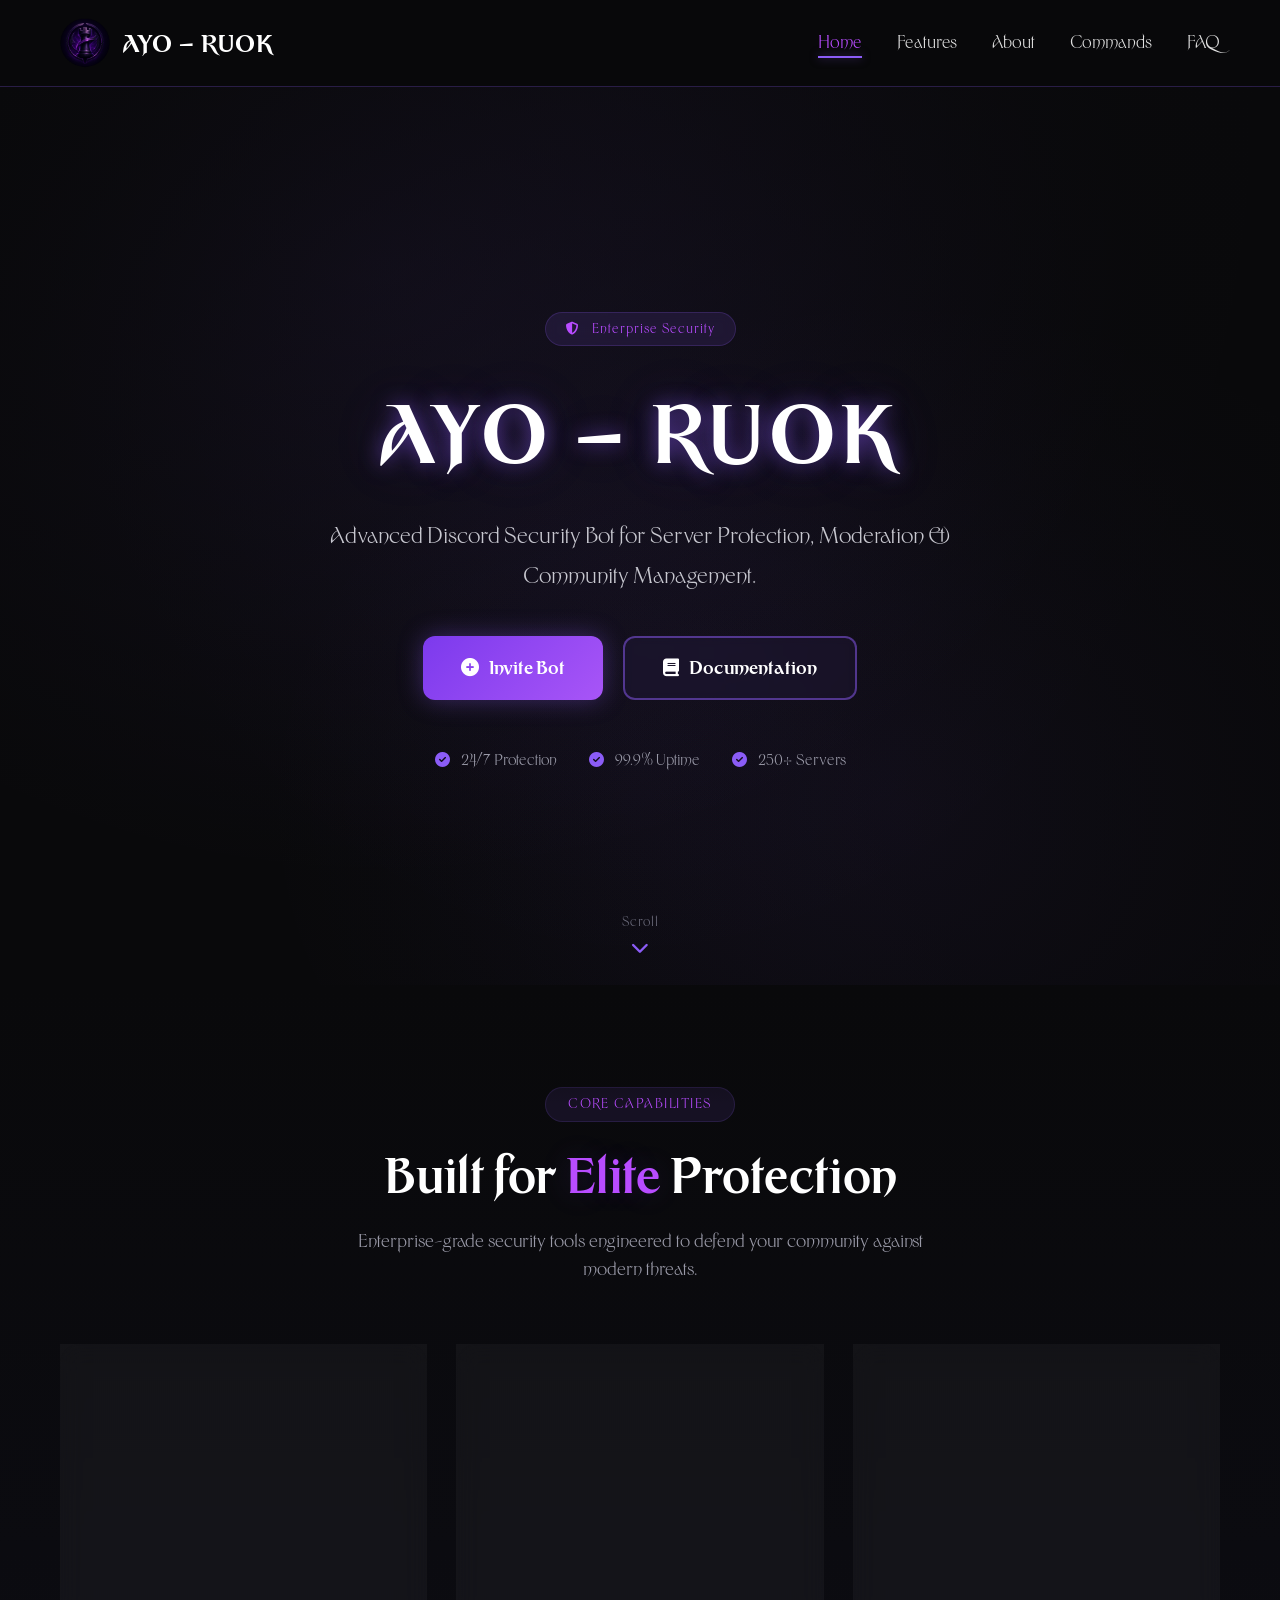
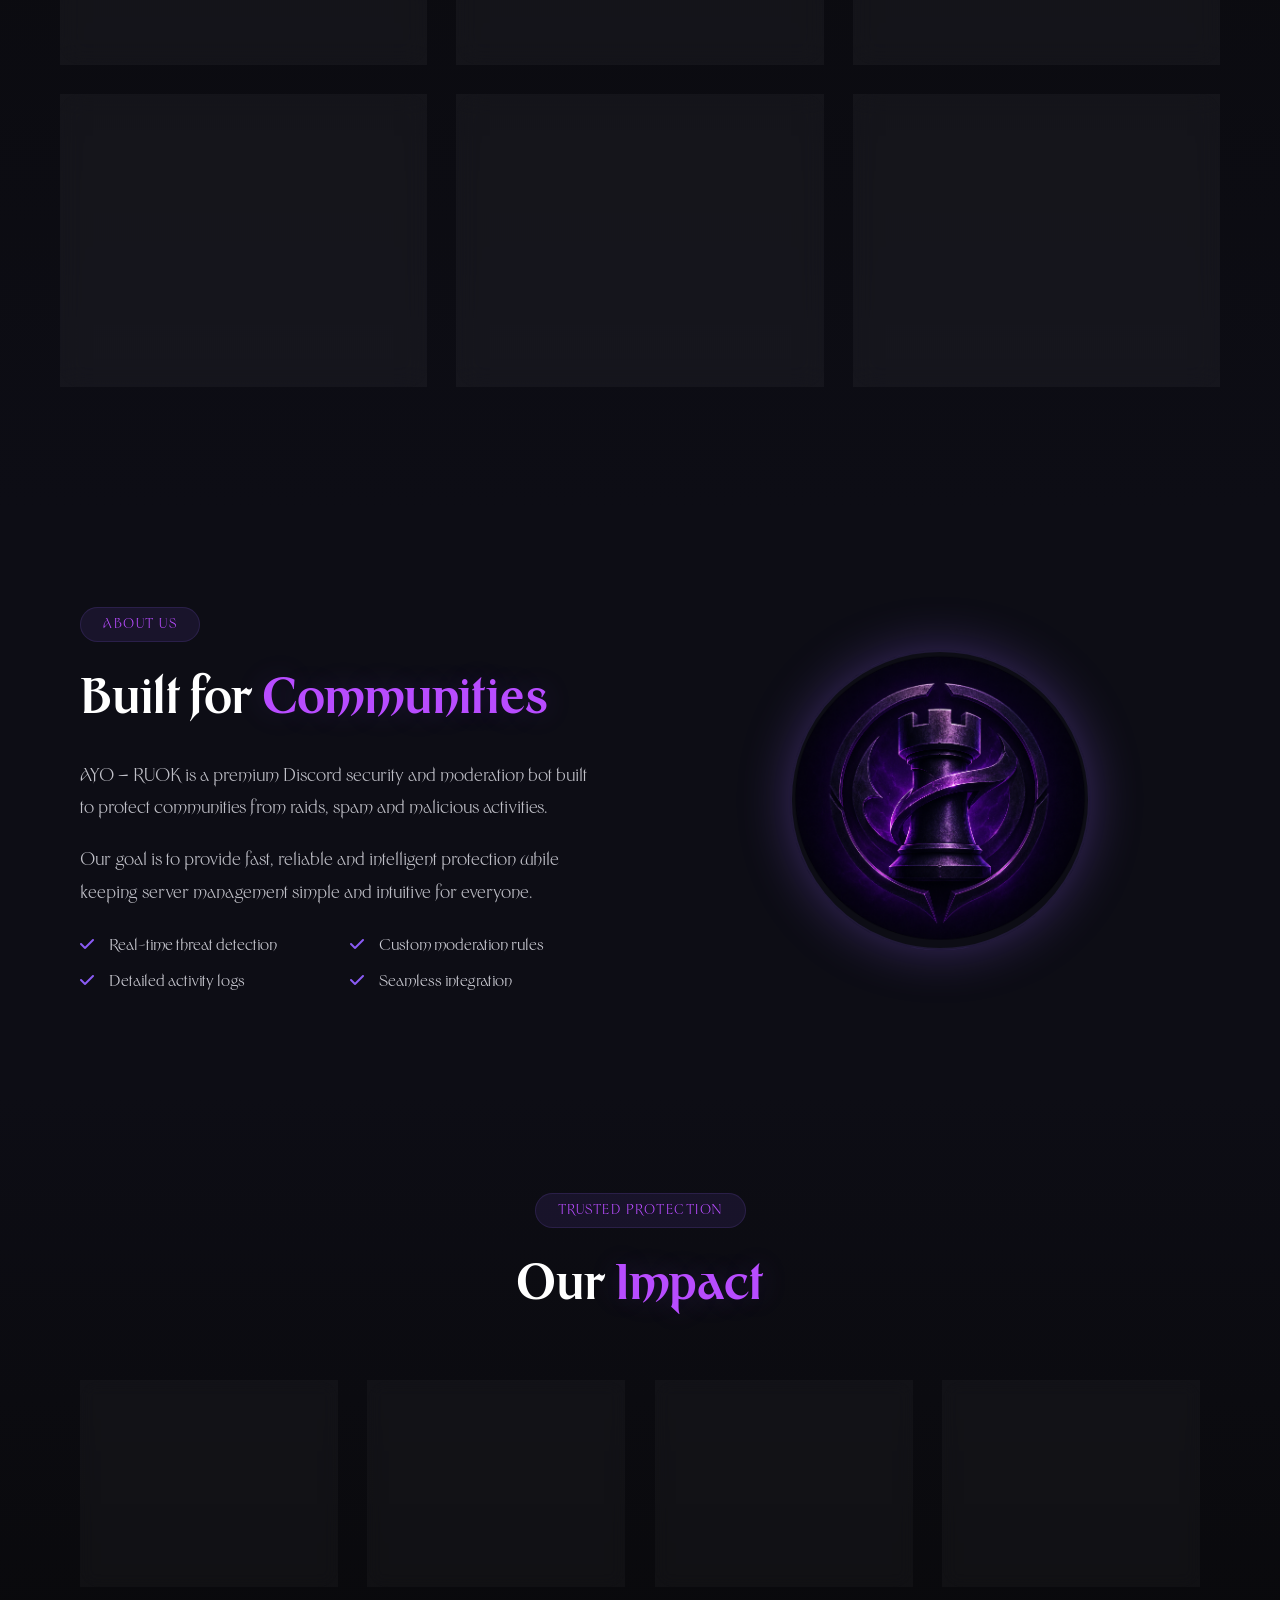
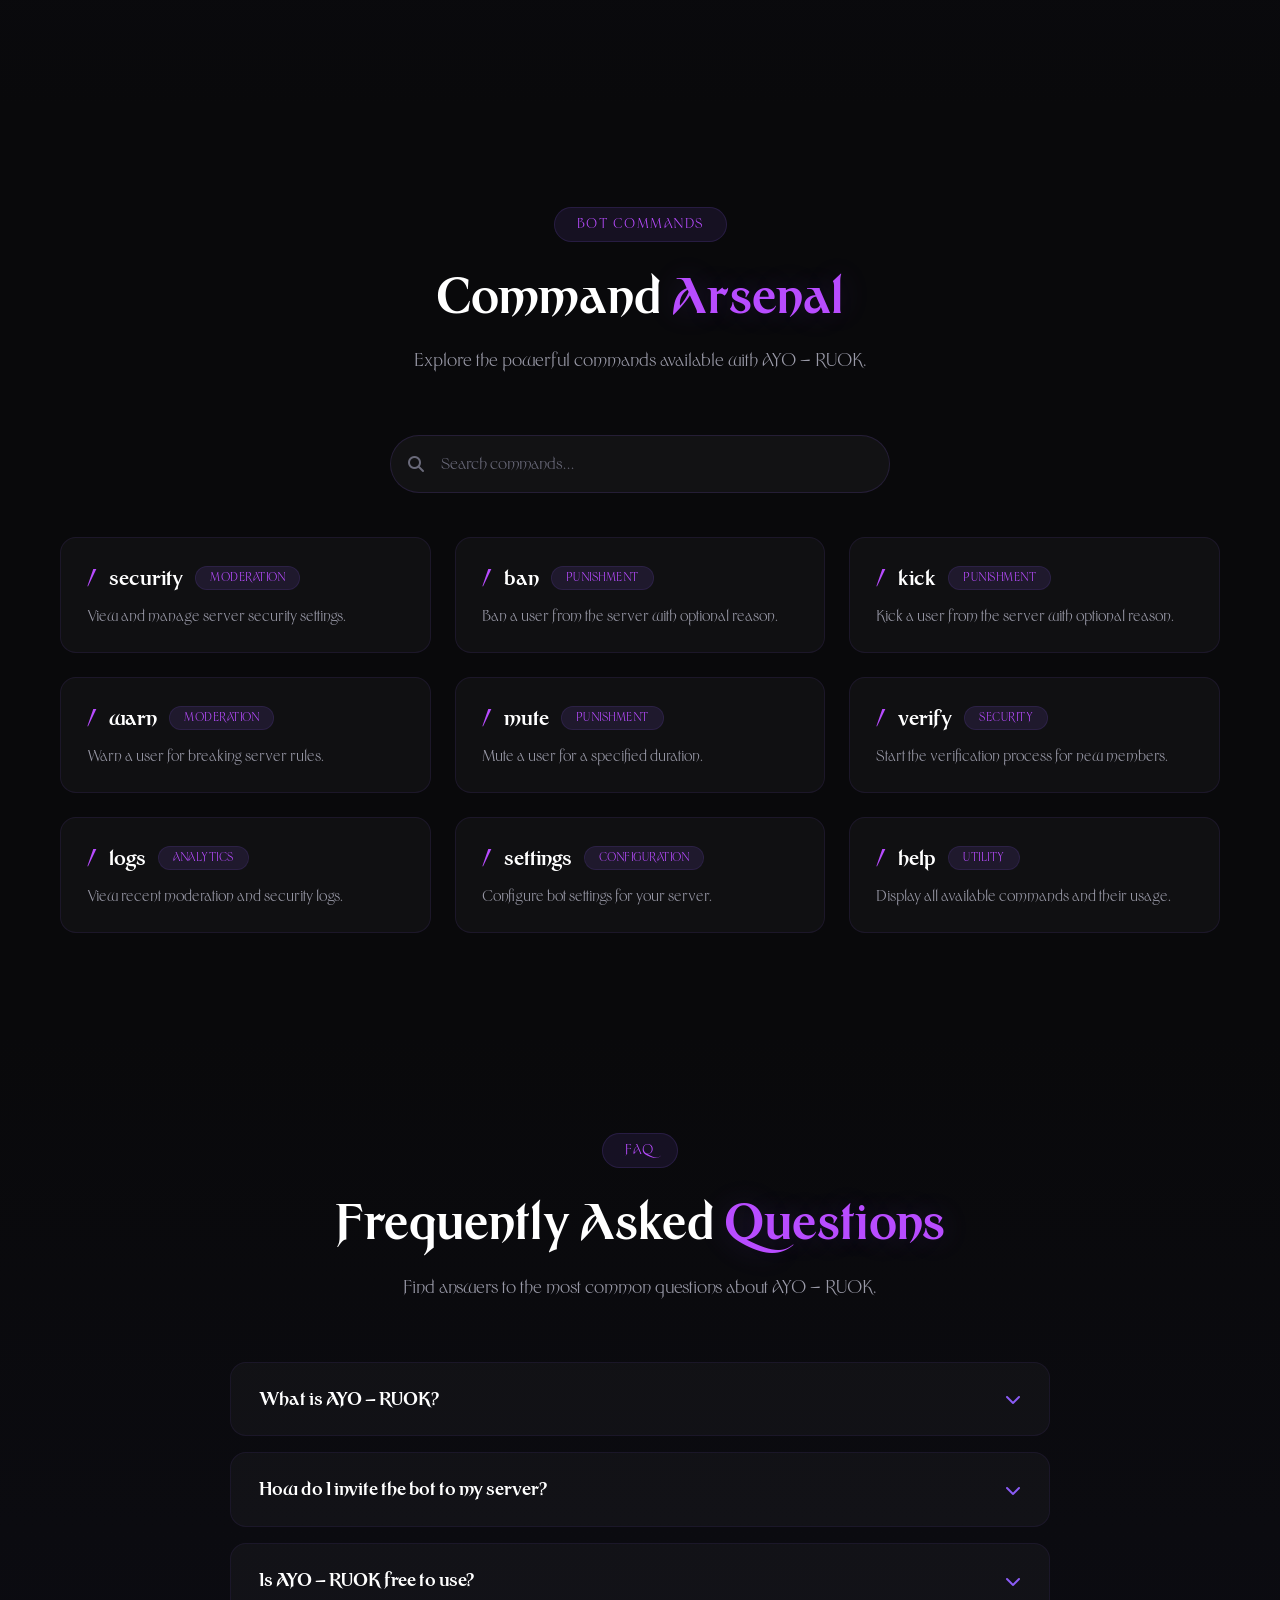
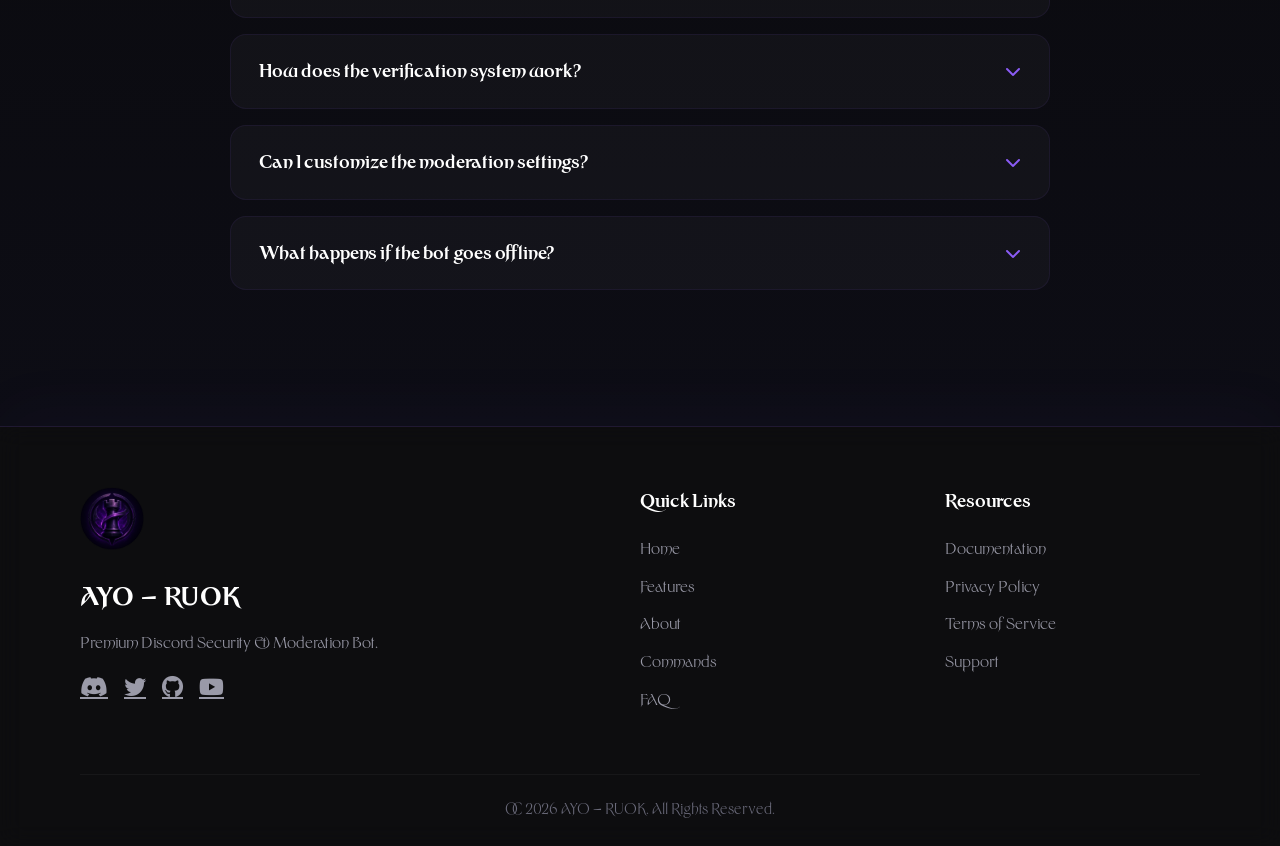
==== commit a2113ab7: "Update index.html" ====
--- a/index.html
+++ b/index.html
@@ -28,7 +28,7 @@
 
                 <img src="assets/logo.png" alt="AYO - RUOK Logo">
 
-                <span>AYO - RUOK</span>
+                <span>AYO — RUOK</span>
 
             </div>
 
--- a/css/style.css
+++ b/css/style.css
@@ -1,7 +1,7 @@
 /* =========================================
    AYO - RUOK | Security
    Official Website Stylesheet
-   Version : 2.0
+   Version : 2.1
    Author : Navaniii1415
    ========================================= */
 
@@ -52,7 +52,7 @@
 }
 
 .logo span {
-    color: white;
+    color: #fff;
     font-size: 24px;
     font-weight: bold;
     letter-spacing: 1px;
@@ -67,10 +67,10 @@
     position: sticky;
     top: 0;
     z-index: 1000;
-    background: rgba(15, 15, 20, 0.75);
-    backdrop-filter: blur(15px);
-    -webkit-backdrop-filter: blur(15px);
-    border-bottom: 1px solid rgba(170, 0, 255, 0.35);
+    background: rgba(9, 9, 11, 0.85);
+    backdrop-filter: blur(18px);
+    -webkit-backdrop-filter: blur(18px);
+    border-bottom: 1px solid rgba(139, 92, 246, 0.25);
 }
 
 .nav-links {
@@ -81,10 +81,11 @@
 
 .nav-links a {
     text-decoration: none;
-    color: white;
+    color: #e0e0e0;
     font-size: 17px;
     transition: 0.3s ease;
     position: relative;
+    font-weight: 500;
 }
 
 .nav-links a::after {
@@ -94,8 +95,9 @@
     left: 0;
     width: 0;
     height: 2px;
-    background: #b84cff;
+    background: #8b5cf6;
     transition: 0.3s;
+    box-shadow: 0 0 10px rgba(139, 92, 246, 0.5);
 }
 
 .nav-links a:hover::after,
@@ -107,10 +109,14 @@
     color: #b84cff;
 }
 
+.nav-links a.active {
+    color: #b84cff;
+}
+
 .hamburger {
     display: none;
     font-size: 28px;
-    color: white;
+    color: #fff;
     cursor: pointer;
 }
 
@@ -122,34 +128,78 @@
     justify-content: center;
     align-items: center;
     text-align: center;
-    padding: 40px 20px;
-    background-image: linear-gradient(rgba(5, 5, 10, 0.8), rgba(5, 5, 10, 0.8)), url("../assets/banner.png");
-    background-size: cover;
-    background-position: center;
-    background-repeat: no-repeat;
+    padding: 40px 20px 30px;
     position: relative;
+    background:
+        radial-gradient(ellipse at 30% 20%, rgba(139, 92, 246, 0.12) 0%, transparent 60%),
+        radial-gradient(ellipse at 70% 80%, rgba(139, 92, 246, 0.08) 0%, transparent 50%),
+        #09090b;
+    overflow: hidden;
+}
+
+#hero::before {
+    content: '';
+    position: absolute;
+    inset: 0;
+    background:
+        radial-gradient(ellipse at 50% 0%, rgba(139, 92, 246, 0.06) 0%, transparent 70%);
+    pointer-events: none;
+}
+
+.hero-overlay {
+    position: absolute;
+    inset: 0;
+    background:
+        radial-gradient(ellipse at 50% 80%, rgba(9, 9, 11, 0) 0%, #09090b 100%);
+    pointer-events: none;
 }
 
 .hero-content {
-    max-width: 800px;
+    max-width: 820px;
     animation: fadeUp 1s ease;
+    position: relative;
+    z-index: 2;
+}
+
+.hero-badge-top {
+    display: inline-block;
+    background: rgba(139, 92, 246, 0.12);
+    color: #b84cff;
+    padding: 6px 20px;
+    border-radius: 30px;
+    font-size: 13px;
+    letter-spacing: 1px;
+    margin-bottom: 24px;
+    border: 1px solid rgba(139, 92, 246, 0.2);
+    backdrop-filter: blur(6px);
+    -webkit-backdrop-filter: blur(6px);
+}
+
+.hero-badge-top i {
+    margin-right: 8px;
 }
 
 .hero-content h1 {
-    font-size: 72px;
+    font-size: 80px;
     font-weight: 800;
     color: #ffffff;
-    margin-bottom: 20px;
+    margin-bottom: 18px;
     text-transform: uppercase;
-    letter-spacing: 4px;
-    text-shadow: 0 0 10px rgba(139, 92, 246, 0.7), 0 0 20px rgba(139, 92, 246, 0.5), 0 0 40px rgba(139, 92, 246, 0.3);
+    letter-spacing: 6px;
+    text-shadow:
+        0 0 20px rgba(139, 92, 246, 0.6),
+        0 0 60px rgba(139, 92, 246, 0.2),
+        0 0 120px rgba(139, 92, 246, 0.08);
 }
 
 .hero-content p {
     font-size: 22px;
-    color: #d1d5db;
+    color: #c8c8d0;
     line-height: 1.8;
     margin-bottom: 40px;
+    max-width: 680px;
+    margin-left: auto;
+    margin-right: auto;
 }
 
 .hero-buttons {
@@ -162,47 +212,50 @@
 .btn-primary,
 .btn-secondary {
     text-decoration: none;
-    padding: 15px 35px;
+    padding: 16px 38px;
     border-radius: 12px;
     font-size: 18px;
     transition: all 0.35s ease;
     display: inline-flex;
     align-items: center;
     gap: 10px;
+    font-weight: 600;
 }
 
 .btn-primary {
     background: linear-gradient(135deg, #7c3aed, #a855f7);
-    color: white;
-    font-weight: bold;
-    box-shadow: 0 0 15px rgba(139, 92, 246, 0.35);
+    color: #fff;
+    box-shadow: 0 0 25px rgba(139, 92, 246, 0.35);
 }
 
 .btn-primary:hover {
     transform: translateY(-4px);
-    box-shadow: 0 10px 25px rgba(139, 92, 246, 0.55);
+    box-shadow: 0 12px 35px rgba(139, 92, 246, 0.55);
 }
 
 .btn-secondary {
-    border: 2px solid #8b5cf6;
-    color: white;
-    background: transparent;
+    border: 2px solid rgba(139, 92, 246, 0.5);
+    color: #fff;
+    background: rgba(139, 92, 246, 0.06);
+    backdrop-filter: blur(4px);
+    -webkit-backdrop-filter: blur(4px);
 }
 
 .btn-secondary:hover {
-    background: #8b5cf6;
+    background: rgba(139, 92, 246, 0.18);
     transform: translateY(-4px);
-    box-shadow: 0 10px 25px rgba(139, 92, 246, 0.45);
+    box-shadow: 0 10px 30px rgba(139, 92, 246, 0.25);
+    border-color: #8b5cf6;
 }
 
 .hero-badge {
-    margin-top: 40px;
-    display: flex;
-    gap: 30px;
+    margin-top: 48px;
+    display: flex;
+    gap: 32px;
     flex-wrap: wrap;
     justify-content: center;
-    font-size: 16px;
-    color: #b0b0b0;
+    font-size: 15px;
+    color: #9a9aa8;
 }
 
 .hero-badge i {
@@ -213,26 +266,31 @@
 .hero-scroll {
     position: absolute;
     bottom: 30px;
+    left: 50%;
+    transform: translateX(-50%);
     display: flex;
     flex-direction: column;
     align-items: center;
-    color: #8f8f8f;
-    font-size: 14px;
+    color: #6a6a7a;
+    font-size: 13px;
+    letter-spacing: 1px;
     animation: bounce 2s infinite;
+    z-index: 2;
 }
 
 .hero-scroll i {
-    margin-top: 5px;
+    margin-top: 6px;
     font-size: 18px;
+    color: #8b5cf6;
 }
 
 @keyframes bounce {
     0%,
     100% {
-        transform: translateY(0);
+        transform: translateX(-50%) translateY(0);
     }
     50% {
-        transform: translateY(10px);
+        transform: translateX(-50%) translateY(10px);
     }
 }
 
@@ -255,24 +313,31 @@
 
 .section-tag {
     display: inline-block;
-    background: rgba(139, 92, 246, 0.15);
+    background: rgba(139, 92, 246, 0.10);
     color: #b84cff;
-    padding: 6px 20px;
+    padding: 6px 22px;
     border-radius: 30px;
-    font-size: 14px;
-    letter-spacing: 1px;
-    margin-bottom: 15px;
-    border: 1px solid rgba(139, 92, 246, 0.2);
+    font-size: 13px;
+    letter-spacing: 1.5px;
+    margin-bottom: 16px;
+    border: 1px solid rgba(139, 92, 246, 0.15);
+    text-transform: uppercase;
 }
 
 .section-header h2 {
     font-size: 48px;
-    color: white;
-    margin-bottom: 10px;
+    color: #fff;
+    margin-bottom: 12px;
+    font-weight: 800;
+}
+
+.section-header h2 .highlight {
+    color: #b84cff;
+    text-shadow: 0 0 30px rgba(139, 92, 246, 0.2);
 }
 
 .section-header p {
-    color: #afafaf;
+    color: #9a9aa8;
     font-size: 18px;
     max-width: 600px;
     margin: 0 auto;
@@ -280,8 +345,20 @@
 
 /* ----- FEATURES ----- */
 #features {
-    padding: 100px 60px;
-    background: #09090b;
+    padding: 100px 60px 120px;
+    background: linear-gradient(180deg, #09090b 0%, #0d0d15 100%);
+    position: relative;
+}
+
+#features::before {
+    content: '';
+    position: absolute;
+    top: -2px;
+    left: 0;
+    right: 0;
+    height: 120px;
+    background: linear-gradient(180deg, #09090b 0%, transparent 100%);
+    pointer-events: none;
 }
 
 .features-grid {
@@ -293,55 +370,87 @@
 }
 
 .feature-card {
-    background: rgba(255, 255, 255, 0.05);
-    border: 1px solid rgba(139, 92, 246, 0.25);
+    background: rgba(255, 255, 255, 0.04);
+    backdrop-filter: blur(12px);
+    -webkit-backdrop-filter: blur(12px);
+    border: 1px solid rgba(139, 92, 246, 0.15);
     border-radius: 20px;
-    padding: 40px 30px;
+    padding: 40px 28px;
     text-align: center;
-    transition: all 0.35s ease;
+    transition: all 0.4s cubic-bezier(0.25, 0.46, 0.45, 0.94);
     cursor: default;
+    position: relative;
+    overflow: hidden;
+}
+
+.feature-card::before {
+    content: '';
+    position: absolute;
+    inset: -1px;
+    border-radius: 20px;
+    padding: 1px;
+    background: linear-gradient(135deg, rgba(139, 92, 246, 0.2), transparent 50%, rgba(139, 92, 246, 0.05));
+    -webkit-mask: linear-gradient(#fff 0 0) content-box, linear-gradient(#fff 0 0);
+    -webkit-mask-composite: xor;
+    mask-composite: exclude;
+    pointer-events: none;
+    opacity: 0;
+    transition: 0.4s;
+}
+
+.feature-card:hover::before {
+    opacity: 1;
 }
 
 .feature-card:hover {
     transform: translateY(-10px);
-    border-color: #8b5cf6;
-    box-shadow: 0 15px 35px rgba(139, 92, 246, 0.35), 0 0 30px rgba(139, 92, 246, 0.20);
+    border-color: rgba(139, 92, 246, 0.4);
+    box-shadow:
+        0 20px 50px rgba(139, 92, 246, 0.15),
+        0 0 40px rgba(139, 92, 246, 0.05);
+    background: rgba(255, 255, 255, 0.06);
 }
 
 .feature-icon {
-    width: 70px;
-    height: 70px;
+    width: 80px;
+    height: 80px;
     border-radius: 50%;
-    background: rgba(139, 92, 246, 0.1);
+    background: rgba(139, 92, 246, 0.10);
     display: flex;
     align-items: center;
     justify-content: center;
-    margin: 0 auto 25px;
-    transition: 0.3s;
+    margin: 0 auto 24px;
+    transition: 0.4s;
+    border: 1px solid rgba(139, 92, 246, 0.10);
 }
 
 .feature-card:hover .feature-icon {
-    background: rgba(139, 92, 246, 0.25);
-    transform: scale(1.1);
+    background: rgba(139, 92, 246, 0.20);
+    transform: scale(1.08);
+    border-color: rgba(139, 92, 246, 0.3);
+    box-shadow: 0 0 30px rgba(139, 92, 246, 0.15);
 }
 
 .feature-icon i {
-    font-size: 32px;
+    font-size: 36px;
     color: #8b5cf6;
-    transition: 0.3s;
+    transition: 0.4s;
 }
 
 .feature-card:hover .feature-icon i {
     color: #c084fc;
+    transform: scale(1.05);
 }
 
 .feature-card h3 {
     font-size: 24px;
-    margin-bottom: 15px;
+    font-weight: 700;
+    margin-bottom: 14px;
+    color: #fff;
 }
 
 .feature-card p {
-    color: #cfcfcf;
+    color: #aeaeae;
     line-height: 1.7;
     font-size: 16px;
 }
@@ -349,7 +458,7 @@
 /* ----- ABOUT ----- */
 #about {
     padding: 100px 80px;
-    background: #0d0d12;
+    background: #0d0d15;
 }
 
 .about-container {
@@ -366,17 +475,23 @@
 }
 
 .about-text .section-tag {
-    margin-bottom: 15px;
+    margin-bottom: 16px;
 }
 
 .about-text h2 {
     font-size: 48px;
-    color: white;
-    margin-bottom: 25px;
+    color: #fff;
+    margin-bottom: 24px;
+    font-weight: 800;
+}
+
+.about-text h2 .highlight {
+    color: #b84cff;
+    text-shadow: 0 0 30px rgba(139, 92, 246, 0.2);
 }
 
 .about-text p {
-    color: #cfcfcf;
+    color: #c0c0c8;
     font-size: 18px;
     line-height: 1.8;
     margin-bottom: 20px;
@@ -386,17 +501,17 @@
     display: grid;
     grid-template-columns: 1fr 1fr;
     gap: 10px 20px;
-    margin-top: 20px;
+    margin-top: 24px;
 }
 
 .about-features div {
-    color: #ddd;
+    color: #d0d0d8;
     font-size: 16px;
 }
 
 .about-features i {
     color: #8b5cf6;
-    margin-right: 10px;
+    margin-right: 12px;
 }
 
 .about-image {
@@ -410,20 +525,23 @@
     height: 300px;
     object-fit: cover;
     border-radius: 50%;
-    box-shadow: 0 0 40px rgba(139, 92, 246, 0.45);
-    transition: 0.35s;
+    box-shadow: 0 0 50px rgba(139, 92, 246, 0.35);
+    transition: 0.4s;
+    border: 2px solid rgba(139, 92, 246, 0.15);
 }
 
 .about-image img:hover {
-    transform: scale(1.05);
-    box-shadow: 0 0 60px rgba(139, 92, 246, 0.8);
+    transform: scale(1.04);
+    box-shadow: 0 0 70px rgba(139, 92, 246, 0.55);
+    border-color: rgba(139, 92, 246, 0.3);
 }
 
 /* ----- STATS ----- */
 #stats {
-    padding: 100px 80px;
+    padding: 100px 80px 120px;
     text-align: center;
-    background: #09090b;
+    background: linear-gradient(180deg, #0d0d15 0%, #09090b 100%);
+    position: relative;
 }
 
 .stats-grid {
@@ -435,40 +553,46 @@
 }
 
 .stat-card {
-    background: rgba(255, 255, 255, 0.05);
-    border: 1px solid rgba(139, 92, 246, 0.30);
+    background: rgba(255, 255, 255, 0.03);
+    backdrop-filter: blur(8px);
+    -webkit-backdrop-filter: blur(8px);
+    border: 1px solid rgba(139, 92, 246, 0.15);
     border-radius: 20px;
     padding: 40px 20px;
-    backdrop-filter: blur(12px);
-    transition: 0.35s;
+    transition: 0.4s;
 }
 
 .stat-card:hover {
     transform: translateY(-10px);
-    box-shadow: 0 0 30px rgba(139, 92, 246, 0.45);
-    border-color: #8b5cf6;
+    box-shadow: 0 0 40px rgba(139, 92, 246, 0.12);
+    border-color: rgba(139, 92, 246, 0.35);
+    background: rgba(255, 255, 255, 0.05);
 }
 
 .stat-card h3 {
-    font-size: 48px;
-    color: #b84cff;
-    margin-bottom: 15px;
+    font-size: 52px;
+    font-weight: 800;
+    background: linear-gradient(135deg, #b84cff, #8b5cf6);
+    -webkit-background-clip: text;
+    -webkit-text-fill-color: transparent;
+    background-clip: text;
+    margin-bottom: 12px;
 }
 
 .stat-card p {
-    color: #d0d0d0;
+    color: #9a9aa8;
     font-size: 18px;
 }
 
 /* ----- COMMANDS ----- */
 #commands {
     padding: 100px 60px;
-    background: #0d0d12;
+    background: #09090b;
 }
 
 .commands-search {
     max-width: 500px;
-    margin: 0 auto 40px;
+    margin: 0 auto 44px;
     position: relative;
 }
 
@@ -477,50 +601,53 @@
     left: 18px;
     top: 50%;
     transform: translateY(-50%);
-    color: #8f8f8f;
+    color: #6a6a7a;
 }
 
 .commands-search input {
     width: 100%;
-    padding: 15px 20px 15px 50px;
+    padding: 16px 20px 16px 50px;
     border-radius: 50px;
-    border: 1px solid rgba(139, 92, 246, 0.3);
-    background: rgba(255, 255, 255, 0.05);
-    color: white;
+    border: 1px solid rgba(139, 92, 246, 0.15);
+    background: rgba(255, 255, 255, 0.04);
+    color: #fff;
     font-size: 16px;
     outline: none;
     transition: 0.3s;
+    font-family: "Sinistre", Arial, sans-serif;
 }
 
 .commands-search input:focus {
     border-color: #8b5cf6;
-    box-shadow: 0 0 20px rgba(139, 92, 246, 0.15);
+    box-shadow: 0 0 30px rgba(139, 92, 246, 0.08);
+    background: rgba(255, 255, 255, 0.06);
 }
 
 .commands-search input::placeholder {
-    color: #8f8f8f;
+    color: #6a6a7a;
 }
 
 .commands-grid {
     display: grid;
     grid-template-columns: repeat(3, 1fr);
-    gap: 25px;
+    gap: 24px;
     max-width: 1200px;
     margin: 0 auto;
 }
 
 .command-card {
-    background: rgba(255, 255, 255, 0.04);
-    border: 1px solid rgba(139, 92, 246, 0.15);
+    background: rgba(255, 255, 255, 0.03);
+    border: 1px solid rgba(139, 92, 246, 0.10);
     border-radius: 16px;
-    padding: 25px;
-    transition: 0.3s;
+    padding: 24px 26px;
+    transition: 0.35s;
 }
 
 .command-card:hover {
-    border-color: #8b5cf6;
-    transform: translateY(-5px);
-    box-shadow: 0 10px 30px rgba(139, 92, 246, 0.15);
+    border-color: rgba(139, 92, 246, 0.3);
+    transform: translateY(-4px);
+    box-shadow: 0 10px 30px rgba(139, 92, 246, 0.06);
+    background: rgba(255, 255, 255, 0.05);
 }
 
 .command-header {
@@ -533,46 +660,47 @@
 
 .command-prefix {
     color: #b84cff;
-    font-weight: bold;
+    font-weight: 700;
     font-size: 20px;
 }
 
 .command-header h4 {
     font-size: 20px;
-    color: white;
-    font-weight: 600;
+    color: #fff;
+    font-weight: 700;
 }
 
 .command-badge {
-    background: rgba(139, 92, 246, 0.2);
+    background: rgba(139, 92, 246, 0.12);
     color: #b84cff;
-    padding: 2px 12px;
+    padding: 2px 14px;
     border-radius: 30px;
-    font-size: 12px;
+    font-size: 11px;
     letter-spacing: 0.5px;
-    border: 1px solid rgba(139, 92, 246, 0.2);
+    border: 1px solid rgba(139, 92, 246, 0.12);
+    text-transform: uppercase;
 }
 
 .command-card p {
-    color: #b0b0b0;
+    color: #9a9aa8;
     font-size: 15px;
     line-height: 1.6;
 }
 
 /* ----- FAQ ----- */
 #faq {
-    padding: 100px 60px;
-    background: #09090b;
+    padding: 100px 60px 120px;
+    background: linear-gradient(180deg, #09090b 0%, #0d0d15 100%);
 }
 
 .faq-container {
-    max-width: 800px;
+    max-width: 820px;
     margin: 0 auto;
 }
 
 .faq-item {
-    background: rgba(255, 255, 255, 0.04);
-    border: 1px solid rgba(139, 92, 246, 0.15);
+    background: rgba(255, 255, 255, 0.03);
+    border: 1px solid rgba(139, 92, 246, 0.08);
     border-radius: 16px;
     margin-bottom: 16px;
     overflow: hidden;
@@ -580,24 +708,25 @@
 }
 
 .faq-item:hover {
-    border-color: rgba(139, 92, 246, 0.4);
+    border-color: rgba(139, 92, 246, 0.25);
 }
 
 .faq-question {
     display: flex;
     justify-content: space-between;
     align-items: center;
-    padding: 20px 25px;
+    padding: 22px 28px;
     cursor: pointer;
     font-size: 18px;
-    font-weight: 500;
-    color: white;
+    font-weight: 600;
+    color: #fff;
     transition: 0.3s;
 }
 
 .faq-question i {
     transition: 0.3s;
     color: #8b5cf6;
+    font-size: 16px;
 }
 
 .faq-item.active .faq-question i {
@@ -608,23 +737,24 @@
     max-height: 0;
     overflow: hidden;
     transition: max-height 0.4s ease, padding 0.3s ease;
-    padding: 0 25px;
-    color: #cfcfcf;
+    padding: 0 28px;
+    color: #aeaeae;
     line-height: 1.7;
 }
 
 .faq-item.active .faq-answer {
     max-height: 300px;
-    padding: 0 25px 20px;
+    padding: 0 28px 24px;
 }
 
 /* ----- FOOTER ----- */
 #footer {
-    margin-top: 60px;
-    background: rgba(255, 255, 255, 0.04);
-    border-top: 1px solid rgba(139, 92, 246, 0.25);
-    backdrop-filter: blur(15px);
+    background: rgba(255, 255, 255, 0.02);
+    border-top: 1px solid rgba(139, 92, 246, 0.15);
+    backdrop-filter: blur(12px);
+    -webkit-backdrop-filter: blur(12px);
     padding: 60px 80px 25px;
+    box-shadow: 0 -20px 60px rgba(139, 92, 246, 0.03);
 }
 
 .footer-container {
@@ -636,31 +766,37 @@
 }
 
 .footer-logo img {
-    width: 70px;
-    margin-bottom: 15px;
+    width: 64px;
+    margin-bottom: 16px;
 }
 
 .footer-logo h3 {
-    font-size: 28px;
-    color: white;
-    margin-bottom: 15px;
+    font-size: 26px;
+    color: #fff;
+    margin-bottom: 12px;
+    font-weight: 700;
+    letter-spacing: 1px;
 }
 
 .footer-logo p {
-    color: #cfcfcf;
+    color: #9a9aa8;
     line-height: 1.7;
     margin-bottom: 20px;
+    font-size: 16px;
 }
 
 .footer-social {
     display: flex;
-    gap: 15px;
+    gap: 16px;
 }
 
 .footer-social a {
-    color: #cfcfcf;
+    color: #9a9aa8;
     font-size: 22px;
     transition: 0.3s;
+    display: inline-flex;
+    align-items: center;
+    justify-content: center;
 }
 
 .footer-social a:hover {
@@ -669,9 +805,10 @@
 }
 
 .footer-links h4 {
-    color: white;
+    color: #fff;
     margin-bottom: 20px;
     font-size: 18px;
+    font-weight: 700;
 }
 
 .footer-links ul {
@@ -685,8 +822,9 @@
 
 .footer-links a {
     text-decoration: none;
-    color: #cfcfcf;
+    color: #9a9aa8;
     transition: 0.3s;
+    font-size: 16px;
 }
 
 .footer-links a:hover {
@@ -696,9 +834,9 @@
 .footer-bottom {
     margin-top: 50px;
     text-align: center;
-    color: #8f8f8f;
-    border-top: 1px solid rgba(255, 255, 255, 0.08);
-    padding-top: 20px;
+    color: #6a6a7a;
+    border-top: 1px solid rgba(255, 255, 255, 0.04);
+    padding-top: 22px;
     font-size: 15px;
 }
 
@@ -711,15 +849,16 @@
     height: 50px;
     border-radius: 50%;
     background: linear-gradient(135deg, #7c3aed, #a855f7);
-    color: white;
+    color: #fff;
     border: none;
     font-size: 22px;
     cursor: pointer;
-    box-shadow: 0 5px 20px rgba(139, 92, 246, 0.4);
+    box-shadow: 0 5px 25px rgba(139, 92, 246, 0.35);
     transition: 0.3s;
     opacity: 0;
     visibility: hidden;
     transform: translateY(20px);
+    z-index: 999;
 }
 
 #backToTop.visible {
@@ -730,11 +869,13 @@
 
 #backToTop:hover {
     transform: translateY(-5px);
-    box-shadow: 0 10px 30px rgba(139, 92, 246, 0.6);
+    box-shadow: 0 10px 40px rgba(139, 92, 246, 0.5);
 }
 
 /* ===== RESPONSIVE ===== */
-@media (max-width: 992px) {
+
+/* Tablet */
+@media (max-width: 1024px) {
     .features-grid {
         grid-template-columns: repeat(2, 1fr);
     }
@@ -744,9 +885,13 @@
     .stats-grid {
         grid-template-columns: repeat(2, 1fr);
     }
+}
+
+@media (max-width: 992px) {
     .about-container {
         flex-direction: column;
         text-align: center;
+        gap: 50px;
     }
     .about-features {
         justify-content: center;
@@ -755,49 +900,70 @@
         padding: 15px 30px;
     }
     .hero-content h1 {
-        font-size: 50px;
+        font-size: 56px;
+        letter-spacing: 4px;
     }
     #about,
     #stats,
     #commands,
     #faq,
     #features {
-        padding: 70px 30px;
+        padding: 80px 30px;
     }
     .footer-container {
         grid-template-columns: 1fr 1fr;
     }
 }
 
+/* Mobile */
 @media (max-width: 768px) {
     .nav-links {
         position: fixed;
         top: 0;
         left: -100%;
-        width: 70%;
+        width: 72%;
         height: 100%;
-        background: rgba(10, 10, 15, 0.98);
+        background: rgba(9, 9, 11, 0.98);
         flex-direction: column;
-        padding: 80px 30px;
-        gap: 25px;
-        transition: 0.4s ease;
-        backdrop-filter: blur(20px);
-        border-right: 1px solid rgba(139, 92, 246, 0.3);
+        padding: 80px 32px;
+        gap: 24px;
+        transition: 0.4s cubic-bezier(0.25, 0.46, 0.45, 0.94);
+        backdrop-filter: blur(24px);
+        -webkit-backdrop-filter: blur(24px);
+        border-right: 1px solid rgba(139, 92, 246, 0.15);
+        z-index: 999;
     }
     .nav-links.open {
         left: 0;
     }
     .hamburger {
         display: block;
+        z-index: 1000;
     }
     .navbar {
-        padding: 15px 20px;
+        padding: 14px 20px;
     }
     .hero-content h1 {
-        font-size: 38px;
+        font-size: 40px;
+        letter-spacing: 3px;
     }
     .hero-content p {
         font-size: 18px;
+    }
+    .hero-badge {
+        gap: 16px;
+        font-size: 14px;
+        flex-direction: column;
+        align-items: center;
+    }
+    .hero-buttons {
+        flex-direction: column;
+        align-items: center;
+    }
+    .btn-primary,
+    .btn-secondary {
+        width: 100%;
+        justify-content: center;
     }
     .features-grid,
     .commands-grid {
@@ -805,10 +971,15 @@
     }
     .stats-grid {
         grid-template-columns: 1fr 1fr;
+        gap: 16px;
+    }
+    .stat-card h3 {
+        font-size: 38px;
     }
     .footer-container {
         grid-template-columns: 1fr;
         text-align: center;
+        gap: 40px;
     }
     .footer-social {
         justify-content: center;
@@ -818,7 +989,7 @@
     #commands,
     #faq,
     #features {
-        padding: 50px 20px;
+        padding: 60px 20px;
     }
     .section-header h2 {
         font-size: 32px;
@@ -827,20 +998,63 @@
         width: 200px;
         height: 200px;
     }
-}
-
+    .about-features {
+        grid-template-columns: 1fr;
+    }
+    #footer {
+        padding: 40px 20px 20px;
+    }
+    #backToTop {
+        bottom: 20px;
+        right: 20px;
+        width: 44px;
+        height: 44px;
+        font-size: 18px;
+    }
+    .commands-search {
+        max-width: 100%;
+    }
+}
+
+/* Small Mobile */
 @media (max-width: 480px) {
-    .hero-buttons {
-        flex-direction: column;
-        align-items: center;
-    }
-    .btn-primary,
-    .btn-secondary {
-        width: 100%;
-        justify-content: center;
-    }
-    .hero-badge {
-        flex-direction: column;
-        gap: 10px;
-    }
-}
+    .hero-content h1 {
+        font-size: 30px;
+        letter-spacing: 2px;
+    }
+    .hero-content p {
+        font-size: 16px;
+    }
+    .section-header h2 {
+        font-size: 26px;
+    }
+    .feature-card {
+        padding: 30px 20px;
+    }
+    .feature-icon {
+        width: 64px;
+        height: 64px;
+    }
+    .feature-icon i {
+        font-size: 28px;
+    }
+    .stat-card {
+        padding: 28px 16px;
+    }
+    .stat-card h3 {
+        font-size: 30px;
+    }
+    .command-card {
+        padding: 18px 18px;
+    }
+    .faq-question {
+        padding: 18px 18px;
+        font-size: 16px;
+    }
+    .faq-answer {
+        padding: 0 18px;
+    }
+    .faq-item.active .faq-answer {
+        padding: 0 18px 18px;
+    }
+}
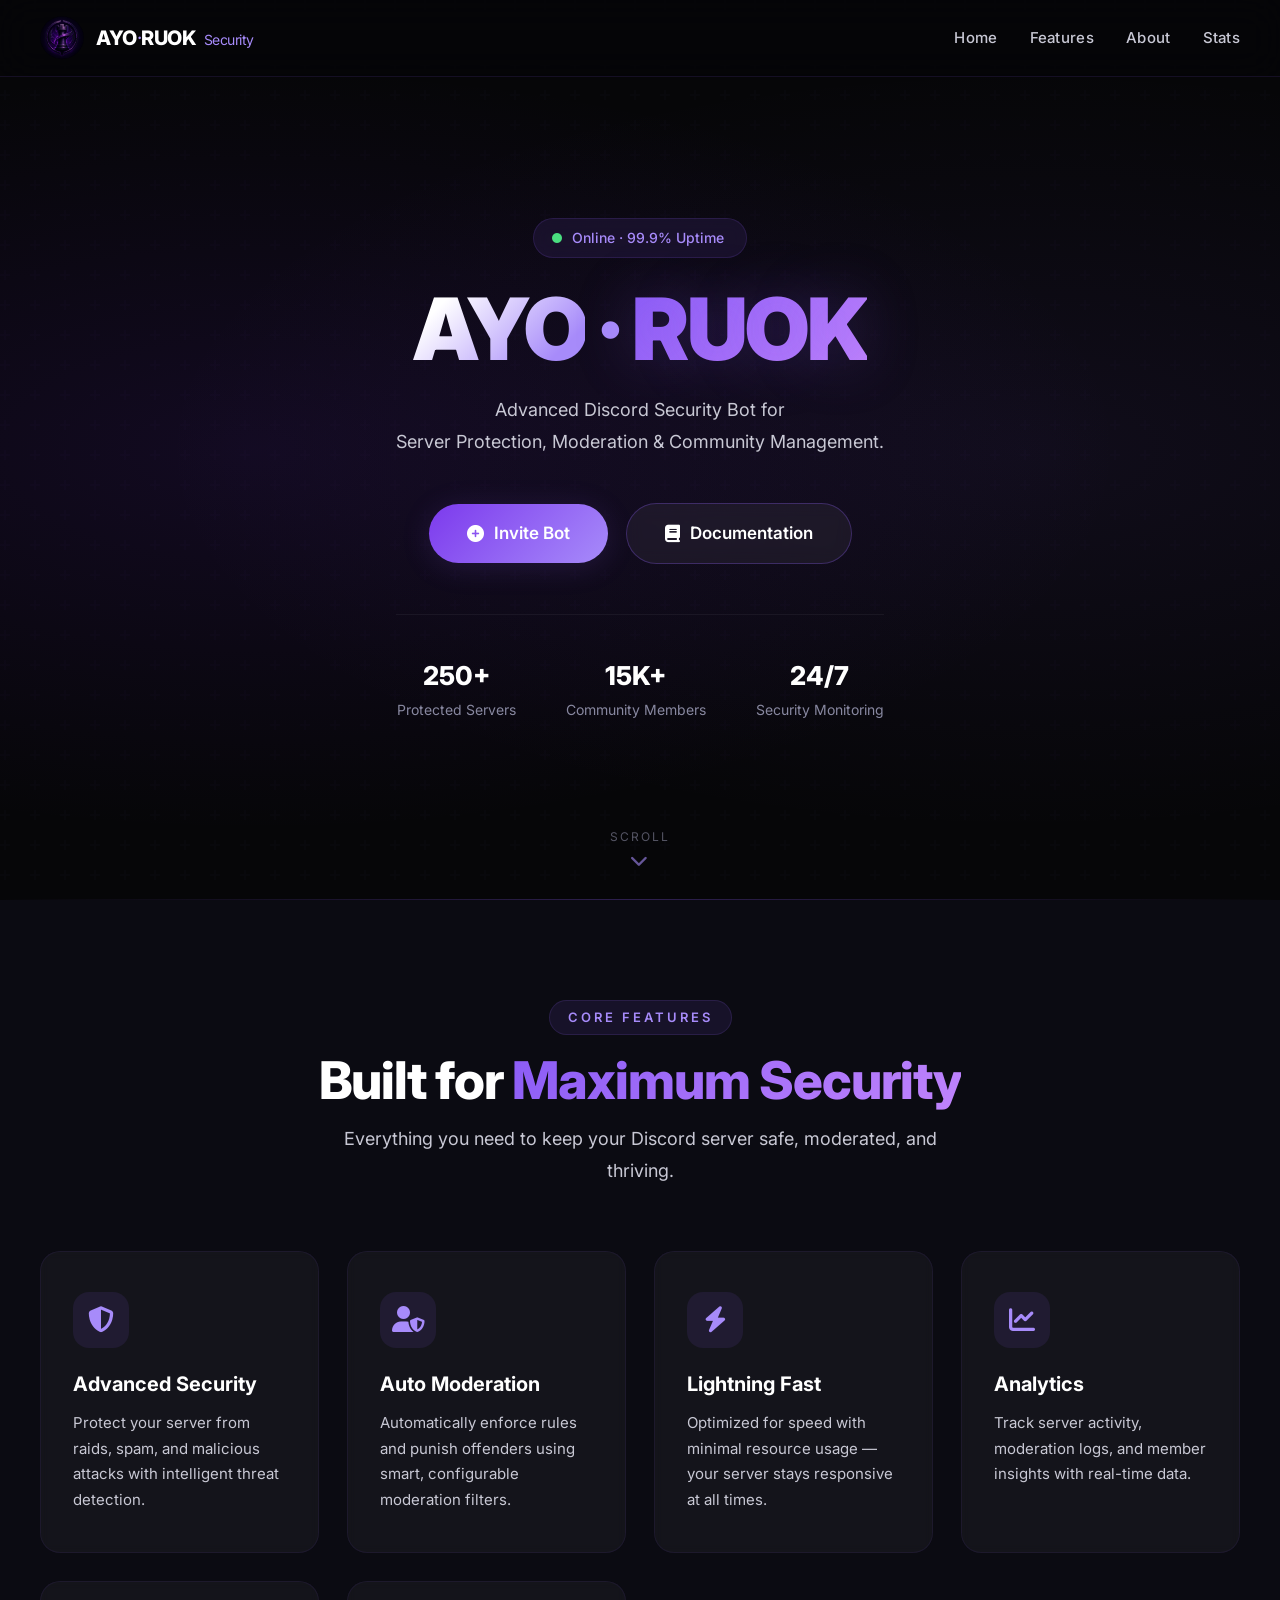
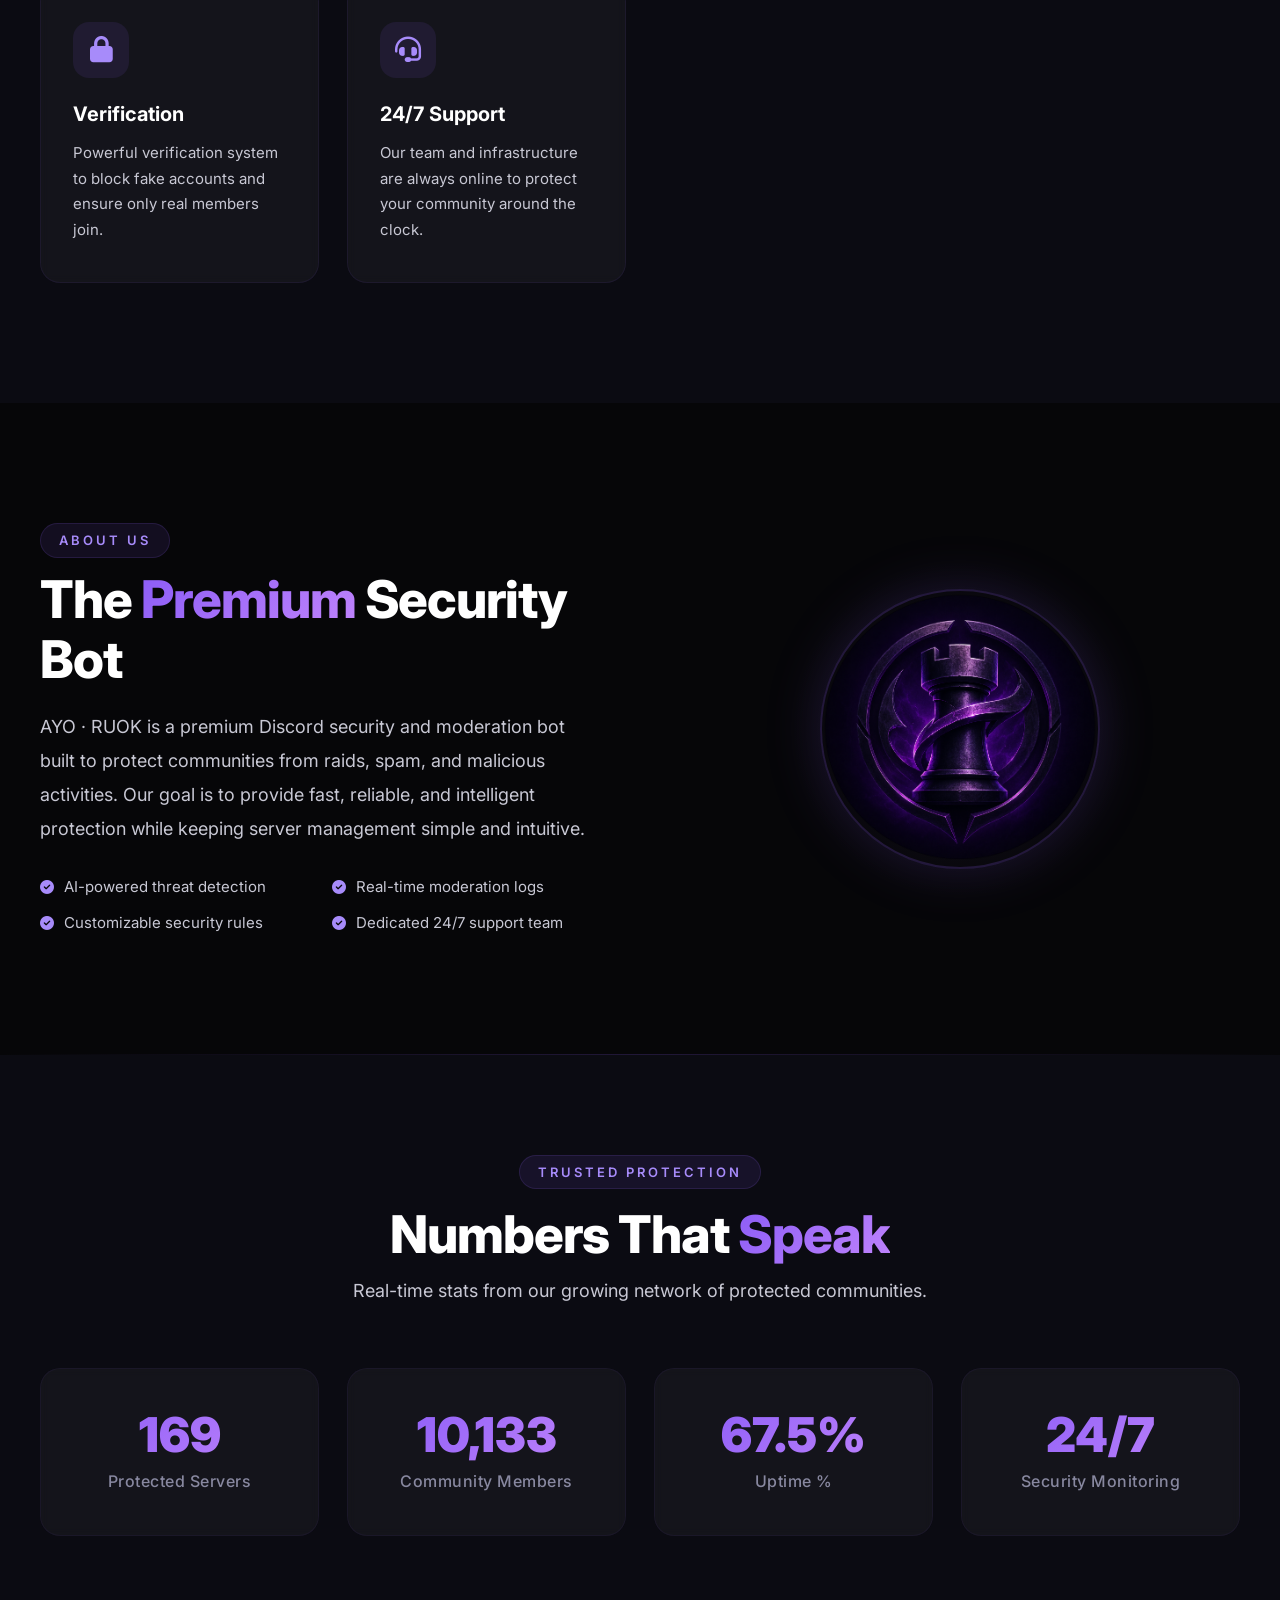
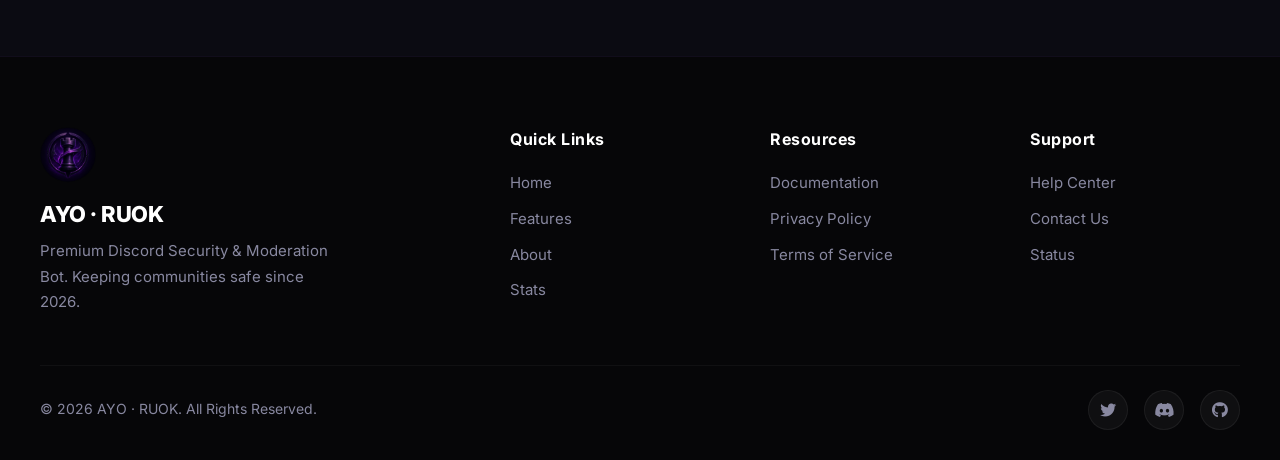
==== commit 133c15f8: "Update index.html" ====
--- a/index.html
+++ b/index.html
@@ -5,663 +5,1464 @@
 
     <meta charset="UTF-8">
     <meta name="viewport" content="width=device-width, initial-scale=1.0">
-
     <title>AYO - RUOK | Security</title>
-
     <meta name="description" content="Official AYO - RUOK Security Discord Bot">
 
+    <!-- ===== FONTS & ICONS ===== -->
+    <link rel="preconnect" href="https://fonts.googleapis.com">
+    <link rel="preconnect" href="https://fonts.gstatic.com" crossorigin>
+    <link href="https://fonts.googleapis.com/css2?family=Inter:opsz,wght@14..32,300;14..32,400;14..32,600;14..32,700;14..32,800;14..32,900&display=swap" rel="stylesheet">
     <link rel="stylesheet" href="https://cdnjs.cloudflare.com/ajax/libs/font-awesome/6.7.2/css/all.min.css">
 
-    <link rel="stylesheet" href="css/style.css">
+    <style>
+        /* ============================================================
+               AYO - RUOK | SECURITY
+               PREMIUM WEBSITE — COMPLETE STYLESHEET
+               ============================================================ */
+
+        /* ---------- RESET & BASE ---------- */
+        *,
+        *::before,
+        *::after {
+            margin: 0;
+            padding: 0;
+            box-sizing: border-box;
+        }
+
+        :root {
+            --purple-1: #6d28d9;
+            --purple-2: #7c3aed;
+            --purple-3: #8b5cf6;
+            --purple-4: #a78bfa;
+            --purple-5: #c084fc;
+            --purple-glow: rgba(139, 92, 246, 0.45);
+            --purple-glow-soft: rgba(139, 92, 246, 0.15);
+            --bg-primary: #060608;
+            --bg-secondary: #0b0b12;
+            --bg-card: rgba(255, 255, 255, 0.04);
+            --text-white: #ffffff;
+            --text-muted: #c8c8d4;
+            --text-dim: #8888a0;
+            --border-glow: rgba(139, 92, 246, 0.25);
+            --font: 'Inter', -apple-system, BlinkMacSystemFont, 'Segoe UI', Roboto, sans-serif;
+            --radius: 20px;
+            --radius-sm: 12px;
+            --shadow-card: 0 20px 60px rgba(0, 0, 0, 0.6);
+            --transition: 0.4s cubic-bezier(0.25, 0.46, 0.45, 0.94);
+        }
+
+        html {
+            scroll-behavior: smooth;
+            scrollbar-width: thin;
+            scrollbar-color: var(--purple-3) var(--bg-primary);
+        }
+
+        ::-webkit-scrollbar {
+            width: 8px;
+        }
+        ::-webkit-scrollbar-track {
+            background: var(--bg-primary);
+        }
+        ::-webkit-scrollbar-thumb {
+            background: var(--purple-3);
+            border-radius: 10px;
+            box-shadow: 0 0 15px var(--purple-glow);
+        }
+        ::-webkit-scrollbar-thumb:hover {
+            background: var(--purple-4);
+        }
+
+        body {
+            font-family: var(--font);
+            background: var(--bg-primary);
+            color: var(--text-white);
+            overflow-x: hidden;
+            line-height: 1.6;
+            -webkit-font-smoothing: antialiased;
+        }
+
+        a {
+            text-decoration: none;
+            color: inherit;
+        }
+        ul {
+            list-style: none;
+        }
+        img {
+            display: block;
+            max-width: 100%;
+        }
+
+        /* ---------- MOUSE GLOW ---------- */
+        #mouse-glow {
+            position: fixed;
+            pointer-events: none;
+            z-index: 9999;
+            width: 520px;
+            height: 520px;
+            border-radius: 50%;
+            background: radial-gradient(circle, rgba(139, 92, 246, 0.10) 0%, transparent 70%);
+            transform: translate(-50%, -50%);
+            transition: opacity 0.2s ease;
+            will-change: transform;
+            opacity: 0;
+        }
+        #mouse-glow.active {
+            opacity: 1;
+        }
+
+        /* ---------- INTRO OVERLAY ---------- */
+        #intro-overlay {
+            position: fixed;
+            inset: 0;
+            z-index: 10000;
+            background: var(--bg-primary);
+            display: flex;
+            align-items: center;
+            justify-content: center;
+            flex-direction: column;
+            gap: 24px;
+            pointer-events: none;
+            transition: opacity 1.2s ease, transform 1.2s ease;
+        }
+        #intro-overlay.hide {
+            opacity: 0;
+            transform: scale(1.05);
+            pointer-events: none;
+        }
+        #intro-overlay .intro-icon {
+            font-size: 72px;
+            color: var(--purple-3);
+            animation: introPulse 1.4s ease-in-out infinite;
+        }
+        #intro-overlay h2 {
+            font-size: 28px;
+            font-weight: 700;
+            letter-spacing: 6px;
+            text-transform: uppercase;
+            color: #fff;
+        }
+        #intro-overlay .intro-bar {
+            width: 160px;
+            height: 3px;
+            background: rgba(255, 255, 255, 0.06);
+            border-radius: 10px;
+            overflow: hidden;
+            margin-top: 6px;
+        }
+        #intro-overlay .intro-bar span {
+            display: block;
+            width: 0%;
+            height: 100%;
+            background: linear-gradient(90deg, var(--purple-2), var(--purple-4));
+            border-radius: 10px;
+            animation: introLoad 1.8s ease-in-out forwards;
+        }
+
+        @keyframes introPulse {
+            0%,
+            100% {
+                transform: scale(1);
+                opacity: 0.7;
+            }
+            50% {
+                transform: scale(1.12);
+                opacity: 1;
+            }
+        }
+        @keyframes introLoad {
+            0% {
+                width: 0%;
+            }
+            100% {
+                width: 100%;
+            }
+        }
+
+        /* ---------- UTILITY ---------- */
+        .container {
+            max-width: 1280px;
+            margin: 0 auto;
+            padding: 0 40px;
+        }
+
+        .section-tag {
+            display: inline-block;
+            font-size: 13px;
+            font-weight: 600;
+            letter-spacing: 3px;
+            text-transform: uppercase;
+            color: var(--purple-4);
+            background: rgba(139, 92, 246, 0.10);
+            padding: 6px 18px;
+            border-radius: 100px;
+            border: 1px solid rgba(139, 92, 246, 0.15);
+            margin-bottom: 16px;
+        }
+
+        .section-title {
+            font-size: clamp(32px, 4.2vw, 52px);
+            font-weight: 800;
+            line-height: 1.15;
+            letter-spacing: -0.02em;
+        }
+        .section-title .highlight {
+            background: linear-gradient(135deg, var(--purple-3), var(--purple-5));
+            -webkit-background-clip: text;
+            -webkit-text-fill-color: transparent;
+            background-clip: text;
+        }
+
+        .section-desc {
+            color: var(--text-muted);
+            font-size: 18px;
+            line-height: 1.8;
+            max-width: 620px;
+        }
+
+        /* ---------- REVEAL ANIMATIONS ---------- */
+        .reveal {
+            opacity: 0;
+            transform: translateY(50px);
+            transition: opacity 0.9s cubic-bezier(0.25, 0.46, 0.45, 0.94), transform 0.9s cubic-bezier(0.25, 0.46, 0.45, 0.94);
+        }
+        .reveal.visible {
+            opacity: 1;
+            transform: translateY(0);
+        }
+        .reveal-left {
+            opacity: 0;
+            transform: translateX(-50px);
+            transition: opacity 0.9s ease, transform 0.9s ease;
+        }
+        .reveal-left.visible {
+            opacity: 1;
+            transform: translateX(0);
+        }
+        .reveal-right {
+            opacity: 0;
+            transform: translateX(50px);
+            transition: opacity 0.9s ease, transform 0.9s ease;
+        }
+        .reveal-right.visible {
+            opacity: 1;
+            transform: translateX(0);
+        }
+        .reveal-scale {
+            opacity: 0;
+            transform: scale(0.92);
+            transition: opacity 0.9s ease, transform 0.9s ease;
+        }
+        .reveal-scale.visible {
+            opacity: 1;
+            transform: scale(1);
+        }
+
+        /* ---------- NAVBAR ---------- */
+        .navbar {
+            position: fixed;
+            top: 0;
+            left: 0;
+            right: 0;
+            z-index: 1000;
+            padding: 16px 40px;
+            display: flex;
+            align-items: center;
+            justify-content: space-between;
+            background: rgba(6, 6, 8, 0.65);
+            backdrop-filter: blur(18px);
+            -webkit-backdrop-filter: blur(18px);
+            border-bottom: 1px solid rgba(139, 92, 246, 0.12);
+            transition: var(--transition);
+        }
+        .navbar.scrolled {
+            background: rgba(6, 6, 8, 0.88);
+            backdrop-filter: blur(24px);
+            -webkit-backdrop-filter: blur(24px);
+            border-bottom-color: rgba(139, 92, 246, 0.20);
+            box-shadow: 0 10px 40px rgba(0, 0, 0, 0.5);
+        }
+
+        .navbar .logo {
+            display: flex;
+            align-items: center;
+            gap: 12px;
+        }
+        .navbar .logo img {
+            width: 44px;
+            height: 44px;
+            border-radius: 12px;
+            object-fit: cover;
+        }
+        .navbar .logo span {
+            font-size: 20px;
+            font-weight: 800;
+            letter-spacing: -0.5px;
+            color: #fff;
+        }
+        .navbar .logo span small {
+            font-weight: 400;
+            color: var(--purple-4);
+            font-size: 14px;
+            margin-left: 4px;
+        }
+
+        .nav-links {
+            display: flex;
+            align-items: center;
+            gap: 32px;
+        }
+        .nav-links a {
+            font-size: 15px;
+            font-weight: 500;
+            color: var(--text-muted);
+            transition: var(--transition);
+            position: relative;
+            letter-spacing: 0.3px;
+        }
+        .nav-links a::after {
+            content: '';
+            position: absolute;
+            bottom: -4px;
+            left: 0;
+            width: 0%;
+            height: 2px;
+            background: var(--purple-3);
+            border-radius: 10px;
+            transition: var(--transition);
+            box-shadow: 0 0 12px var(--purple-glow);
+        }
+        .nav-links a:hover {
+            color: #fff;
+        }
+        .nav-links a:hover::after {
+            width: 100%;
+        }
+
+        .nav-cta {
+            display: none;
+        }
+        .nav-cta .btn-primary-sm {
+            padding: 10px 24px;
+            font-size: 14px;
+            font-weight: 600;
+            background: linear-gradient(135deg, var(--purple-2), var(--purple-4));
+            border-radius: 100px;
+            color: #fff;
+            transition: var(--transition);
+            box-shadow: 0 0 20px var(--purple-glow-soft);
+        }
+        .nav-cta .btn-primary-sm:hover {
+            transform: translateY(-2px);
+            box-shadow: 0 8px 30px var(--purple-glow);
+        }
+
+        /* Mobile menu toggle */
+        .menu-toggle {
+            display: none;
+            flex-direction: column;
+            gap: 5px;
+            cursor: pointer;
+            padding: 4px;
+            background: transparent;
+            border: none;
+        }
+        .menu-toggle span {
+            display: block;
+            width: 26px;
+            height: 2.5px;
+            background: #fff;
+            border-radius: 10px;
+            transition: var(--transition);
+        }
+        .menu-toggle.active span:nth-child(1) {
+            transform: rotate(45deg) translate(5px, 5px);
+        }
+        .menu-toggle.active span:nth-child(2) {
+            opacity: 0;
+        }
+        .menu-toggle.active span:nth-child(3) {
+            transform: rotate(-45deg) translate(5px, -5px);
+        }
+
+        /* ---------- HERO ---------- */
+        #hero {
+            min-height: 100vh;
+            display: flex;
+            align-items: center;
+            justify-content: center;
+            text-align: center;
+            padding: 120px 40px 80px;
+            position: relative;
+            background:
+                radial-gradient(ellipse at 20% 50%, rgba(109, 40, 217, 0.12) 0%, transparent 60%),
+                radial-gradient(ellipse at 80% 50%, rgba(139, 92, 246, 0.08) 0%, transparent 60%),
+                var(--bg-primary);
+            overflow: hidden;
+        }
+        #hero::before {
+            content: '';
+            position: absolute;
+            inset: 0;
+            background: url("data:image/svg+xml,%3Csvg width='60' height='60' viewBox='0 0 60 60' xmlns='http://www.w3.org/2000/svg'%3E%3Cg fill='none' fill-rule='evenodd'%3E%3Cg fill='%238b5cf6' fill-opacity='0.04'%3E%3Cpath d='M36 34v-4h-2v4h-4v2h4v4h2v-4h4v-2h-4zm0-30V0h-2v4h-4v2h4v4h2V6h4V4h-4zM6 34v-4H4v4H0v2h4v4h2v-4h4v-2H6zM6 4V0H4v4H0v2h4v4h2V6h4V4H6z'/%3E%3C/g%3E%3C/g%3E%3C/svg%3E");
+            opacity: 0.4;
+        }
+
+        .hero-content {
+            position: relative;
+            z-index: 2;
+            max-width: 880px;
+        }
+
+        .hero-badge {
+            display: inline-flex;
+            align-items: center;
+            gap: 10px;
+            background: rgba(139, 92, 246, 0.10);
+            border: 1px solid rgba(139, 92, 246, 0.15);
+            padding: 8px 22px 8px 18px;
+            border-radius: 100px;
+            font-size: 14px;
+            font-weight: 500;
+            color: var(--purple-4);
+            margin-bottom: 28px;
+            backdrop-filter: blur(8px);
+        }
+        .hero-badge i {
+            font-size: 12px;
+            color: #4ade80;
+        }
+
+        .hero-content h1 {
+            font-size: clamp(44px, 7vw, 86px);
+            font-weight: 900;
+            line-height: 1.02;
+            letter-spacing: -0.03em;
+            margin-bottom: 20px;
+        }
+        .hero-content h1 .gradient-text {
+            background: linear-gradient(135deg, #ffffff 20%, var(--purple-4) 80%);
+            -webkit-background-clip: text;
+            -webkit-text-fill-color: transparent;
+            background-clip: text;
+        }
+        .hero-content h1 .glow-text {
+            background: linear-gradient(135deg, var(--purple-3), var(--purple-5));
+            -webkit-background-clip: text;
+            -webkit-text-fill-color: transparent;
+            background-clip: text;
+            text-shadow: 0 0 60px rgba(139, 92, 246, 0.25);
+        }
+
+        .hero-content p {
+            font-size: clamp(18px, 1.4vw, 24px);
+            color: var(--text-muted);
+            line-height: 1.8;
+            max-width: 660px;
+            margin: 0 auto 44px;
+        }
+
+        .hero-buttons {
+            display: flex;
+            flex-wrap: wrap;
+            align-items: center;
+            justify-content: center;
+            gap: 18px;
+        }
+
+        .btn-primary,
+        .btn-secondary {
+            display: inline-flex;
+            align-items: center;
+            gap: 10px;
+            padding: 16px 38px;
+            border-radius: 100px;
+            font-size: 17px;
+            font-weight: 600;
+            transition: var(--transition);
+            cursor: pointer;
+            border: none;
+            position: relative;
+            overflow: hidden;
+        }
+        .btn-primary {
+            background: linear-gradient(135deg, var(--purple-2), var(--purple-4));
+            color: #fff;
+            box-shadow: 0 4px 30px var(--purple-glow-soft);
+        }
+        .btn-primary::after {
+            content: '';
+            position: absolute;
+            inset: 0;
+            background: linear-gradient(135deg, rgba(255, 255, 255, 0.15), transparent 60%);
+            opacity: 0;
+            transition: var(--transition);
+        }
+        .btn-primary:hover {
+            transform: translateY(-4px) scale(1.02);
+            box-shadow: 0 12px 50px var(--purple-glow);
+        }
+        .btn-primary:hover::after {
+            opacity: 1;
+        }
+
+        .btn-secondary {
+            background: rgba(255, 255, 255, 0.05);
+            color: #fff;
+            border: 1.5px solid rgba(139, 92, 246, 0.30);
+            backdrop-filter: blur(8px);
+        }
+        .btn-secondary:hover {
+            background: rgba(139, 92, 246, 0.12);
+            border-color: var(--purple-3);
+            transform: translateY(-4px);
+            box-shadow: 0 8px 40px rgba(139, 92, 246, 0.15);
+        }
+
+        .hero-stats-mini {
+            display: flex;
+            justify-content: center;
+            gap: 50px;
+            margin-top: 50px;
+            padding-top: 40px;
+            border-top: 1px solid rgba(255, 255, 255, 0.05);
+        }
+        .hero-stats-mini .stat-item {
+            text-align: center;
+        }
+        .hero-stats-mini .stat-item strong {
+            display: block;
+            font-size: 26px;
+            font-weight: 800;
+            color: #fff;
+        }
+        .hero-stats-mini .stat-item span {
+            font-size: 14px;
+            color: var(--text-dim);
+            font-weight: 400;
+        }
+
+        /* ---------- FEATURES ---------- */
+        #features {
+            padding: 100px 0 120px;
+            background: var(--bg-secondary);
+            position: relative;
+        }
+        #features::before {
+            content: '';
+            position: absolute;
+            top: -1px;
+            left: 0;
+            right: 0;
+            height: 1px;
+            background: linear-gradient(90deg, transparent, var(--purple-3), transparent);
+            opacity: 0.3;
+        }
+
+        .features-header {
+            text-align: center;
+            margin-bottom: 64px;
+        }
+        .features-header .section-desc {
+            margin: 12px auto 0;
+        }
+
+        .features-grid {
+            display: grid;
+            grid-template-columns: repeat(auto-fit, minmax(260px, 1fr));
+            gap: 28px;
+        }
+
+        .feature-card {
+            background: var(--bg-card);
+            border: 1px solid rgba(139, 92, 246, 0.08);
+            border-radius: var(--radius);
+            padding: 40px 32px;
+            text-align: left;
+            transition: var(--transition);
+            backdrop-filter: blur(4px);
+            position: relative;
+            overflow: hidden;
+            cursor: default;
+        }
+        .feature-card::before {
+            content: '';
+            position: absolute;
+            top: 0;
+            left: 0;
+            right: 0;
+            height: 2px;
+            background: linear-gradient(90deg, var(--purple-2), var(--purple-4));
+            opacity: 0;
+            transition: var(--transition);
+        }
+        .feature-card:hover {
+            transform: translateY(-10px);
+            border-color: rgba(139, 92, 246, 0.25);
+            box-shadow: 0 20px 60px rgba(0, 0, 0, 0.5), 0 0 40px rgba(139, 92, 246, 0.05);
+            background: rgba(255, 255, 255, 0.06);
+        }
+        .feature-card:hover::before {
+            opacity: 1;
+        }
+
+        .feature-card .icon-wrap {
+            width: 56px;
+            height: 56px;
+            border-radius: 16px;
+            background: rgba(139, 92, 246, 0.10);
+            display: flex;
+            align-items: center;
+            justify-content: center;
+            margin-bottom: 20px;
+            font-size: 26px;
+            color: var(--purple-4);
+            transition: var(--transition);
+        }
+        .feature-card:hover .icon-wrap {
+            background: rgba(139, 92, 246, 0.20);
+            transform: scale(1.05);
+            box-shadow: 0 0 30px rgba(139, 92, 246, 0.15);
+        }
+
+        .feature-card h3 {
+            font-size: 20px;
+            font-weight: 700;
+            margin-bottom: 10px;
+            color: #fff;
+        }
+        .feature-card p {
+            color: var(--text-muted);
+            font-size: 15px;
+            line-height: 1.7;
+        }
+
+        /* ---------- ABOUT ---------- */
+        #about {
+            padding: 120px 0;
+            background: var(--bg-primary);
+        }
+
+        .about-container {
+            display: grid;
+            grid-template-columns: 1fr 1fr;
+            gap: 80px;
+            align-items: center;
+        }
+
+        .about-text .section-tag {
+            margin-bottom: 12px;
+        }
+        .about-text .section-title {
+            margin-bottom: 20px;
+        }
+        .about-text p {
+            color: var(--text-muted);
+            font-size: 18px;
+            line-height: 1.9;
+            margin-bottom: 28px;
+        }
+        .about-text .about-features-list {
+            display: grid;
+            grid-template-columns: 1fr 1fr;
+            gap: 12px 24px;
+        }
+        .about-text .about-features-list li {
+            display: flex;
+            align-items: center;
+            gap: 10px;
+            font-size: 15px;
+            color: var(--text-muted);
+        }
+        .about-text .about-features-list li i {
+            color: var(--purple-4);
+            font-size: 14px;
+        }
+
+        .about-image-wrap {
+            display: flex;
+            justify-content: center;
+            align-items: center;
+            position: relative;
+        }
+        .about-image-wrap .glow-ring {
+            position: absolute;
+            width: 340px;
+            height: 340px;
+            border-radius: 50%;
+            background: radial-gradient(circle, rgba(139, 92, 246, 0.12), transparent 70%);
+            animation: ringPulse 4s ease-in-out infinite;
+        }
+        @keyframes ringPulse {
+            0%,
+            100% {
+                transform: scale(1);
+                opacity: 0.6;
+            }
+            50% {
+                transform: scale(1.08);
+                opacity: 1;
+            }
+        }
+        .about-image-wrap img {
+            width: 280px;
+            height: 280px;
+            border-radius: 50%;
+            object-fit: cover;
+            border: 2px solid rgba(139, 92, 246, 0.20);
+            box-shadow: 0 0 60px rgba(139, 92, 246, 0.15);
+            position: relative;
+            z-index: 2;
+            transition: var(--transition);
+        }
+        .about-image-wrap img:hover {
+            transform: scale(1.03);
+            box-shadow: 0 0 80px rgba(139, 92, 246, 0.30);
+        }
+
+        /* ---------- STATS ---------- */
+        #stats {
+            padding: 100px 0 120px;
+            background: var(--bg-secondary);
+            position: relative;
+        }
+        #stats::before {
+            content: '';
+            position: absolute;
+            top: -1px;
+            left: 0;
+            right: 0;
+            height: 1px;
+            background: linear-gradient(90deg, transparent, var(--purple-3), transparent);
+            opacity: 0.2;
+        }
+
+        .stats-header {
+            text-align: center;
+            margin-bottom: 60px;
+        }
+        .stats-header .section-desc {
+            margin: 10px auto 0;
+        }
+
+        .stats-grid {
+            display: grid;
+            grid-template-columns: repeat(auto-fit, minmax(200px, 1fr));
+            gap: 28px;
+        }
+
+        .stat-card {
+            background: var(--bg-card);
+            border: 1px solid rgba(139, 92, 246, 0.06);
+            border-radius: var(--radius);
+            padding: 40px 28px;
+            text-align: center;
+            transition: var(--transition);
+            backdrop-filter: blur(4px);
+        }
+        .stat-card:hover {
+            transform: translateY(-6px);
+            border-color: rgba(139, 92, 246, 0.20);
+            box-shadow: 0 16px 50px rgba(0, 0, 0, 0.4);
+            background: rgba(255, 255, 255, 0.05);
+        }
+
+        .stat-card .stat-number {
+            font-size: 48px;
+            font-weight: 900;
+            background: linear-gradient(135deg, var(--purple-3), var(--purple-5));
+            -webkit-background-clip: text;
+            -webkit-text-fill-color: transparent;
+            background-clip: text;
+            line-height: 1.1;
+        }
+        .stat-card .stat-label {
+            color: var(--text-dim);
+            font-size: 16px;
+            font-weight: 500;
+            margin-top: 8px;
+            letter-spacing: 0.5px;
+        }
+
+        /* ---------- FOOTER ---------- */
+        #footer {
+            background: var(--bg-primary);
+            border-top: 1px solid rgba(139, 92, 246, 0.08);
+            padding: 70px 0 30px;
+        }
+
+        .footer-grid {
+            display: grid;
+            grid-template-columns: 2fr 1fr 1fr 1fr;
+            gap: 50px;
+            margin-bottom: 50px;
+        }
+
+        .footer-brand img {
+            width: 56px;
+            height: 56px;
+            border-radius: 14px;
+            object-fit: cover;
+            margin-bottom: 14px;
+        }
+        .footer-brand h3 {
+            font-size: 22px;
+            font-weight: 800;
+            letter-spacing: -0.5px;
+            margin-bottom: 6px;
+        }
+        .footer-brand p {
+            color: var(--text-dim);
+            font-size: 15px;
+            max-width: 300px;
+            line-height: 1.7;
+        }
+
+        .footer-col h4 {
+            font-size: 16px;
+            font-weight: 700;
+            color: #fff;
+            margin-bottom: 18px;
+            letter-spacing: 0.5px;
+        }
+        .footer-col ul li {
+            margin-bottom: 10px;
+        }
+        .footer-col ul li a {
+            color: var(--text-dim);
+            font-size: 15px;
+            transition: var(--transition);
+        }
+        .footer-col ul li a:hover {
+            color: var(--purple-4);
+        }
+
+        .footer-bottom {
+            border-top: 1px solid rgba(255, 255, 255, 0.04);
+            padding-top: 24px;
+            display: flex;
+            justify-content: space-between;
+            align-items: center;
+            flex-wrap: wrap;
+            gap: 16px;
+        }
+        .footer-bottom p {
+            color: var(--text-dim);
+            font-size: 14px;
+        }
+        .footer-bottom .social-links {
+            display: flex;
+            gap: 16px;
+        }
+        .footer-bottom .social-links a {
+            width: 40px;
+            height: 40px;
+            border-radius: 50%;
+            background: rgba(255, 255, 255, 0.04);
+            border: 1px solid rgba(255, 255, 255, 0.06);
+            display: flex;
+            align-items: center;
+            justify-content: center;
+            color: var(--text-dim);
+            transition: var(--transition);
+            font-size: 16px;
+        }
+        .footer-bottom .social-links a:hover {
+            background: rgba(139, 92, 246, 0.12);
+            border-color: var(--purple-3);
+            color: var(--purple-4);
+            transform: translateY(-3px);
+        }
+
+        /* ---------- RESPONSIVE ---------- */
+        @media (max-width: 1024px) {
+            .navbar {
+                padding: 14px 24px;
+            }
+            .container {
+                padding: 0 24px;
+            }
+            .about-container {
+                grid-template-columns: 1fr;
+                gap: 50px;
+                text-align: center;
+            }
+            .about-text .about-features-list {
+                justify-items: center;
+            }
+            .about-image-wrap .glow-ring {
+                width: 260px;
+                height: 260px;
+            }
+            .about-image-wrap img {
+                width: 220px;
+                height: 220px;
+            }
+            .footer-grid {
+                grid-template-columns: 1fr 1fr;
+                gap: 40px;
+            }
+            .hero-stats-mini {
+                gap: 30px;
+                flex-wrap: wrap;
+            }
+        }
+
+        @media (max-width: 768px) {
+            .nav-links {
+                position: fixed;
+                top: 0;
+                right: -100%;
+                width: 280px;
+                height: 100vh;
+                background: rgba(6, 6, 8, 0.96);
+                backdrop-filter: blur(30px);
+                -webkit-backdrop-filter: blur(30px);
+                flex-direction: column;
+                padding: 80px 32px 40px;
+                gap: 24px;
+                transition: var(--transition);
+                border-left: 1px solid rgba(139, 92, 246, 0.10);
+                align-items: flex-start;
+            }
+            .nav-links.open {
+                right: 0;
+            }
+            .nav-links a {
+                font-size: 18px;
+            }
+            .menu-toggle {
+                display: flex;
+                z-index: 1001;
+            }
+            .nav-cta {
+                display: block;
+                margin-top: 16px;
+            }
+
+            .navbar .logo span {
+                font-size: 17px;
+            }
+            .navbar .logo span small {
+                font-size: 12px;
+            }
+
+            #hero {
+                padding: 100px 20px 60px;
+            }
+            .hero-content h1 {
+                font-size: 38px;
+            }
+            .hero-content p {
+                font-size: 17px;
+            }
+            .hero-buttons .btn-primary,
+            .hero-buttons .btn-secondary {
+                padding: 14px 28px;
+                font-size: 15px;
+            }
+            .hero-stats-mini {
+                gap: 20px;
+            }
+            .hero-stats-mini .stat-item strong {
+                font-size: 20px;
+            }
+
+            #features {
+                padding: 70px 0 90px;
+            }
+            .features-grid {
+                grid-template-columns: 1fr 1fr;
+            }
+
+            .stats-grid {
+                grid-template-columns: 1fr 1fr;
+            }
+            .stat-card .stat-number {
+                font-size: 36px;
+            }
+
+            .footer-grid {
+                grid-template-columns: 1fr;
+                gap: 30px;
+            }
+            .footer-bottom {
+                flex-direction: column;
+                text-align: center;
+            }
+            .about-text .about-features-list {
+                grid-template-columns: 1fr;
+            }
+        }
+
+        @media (max-width: 480px) {
+            .features-grid {
+                grid-template-columns: 1fr;
+            }
+            .stats-grid {
+                grid-template-columns: 1fr 1fr;
+                gap: 16px;
+            }
+            .stat-card {
+                padding: 28px 16px;
+            }
+            .stat-card .stat-number {
+                font-size: 30px;
+            }
+            .hero-stats-mini {
+                flex-direction: column;
+                gap: 12px;
+                padding-top: 24px;
+            }
+            .hero-badge {
+                font-size: 12px;
+                padding: 6px 16px;
+            }
+            .navbar {
+                padding: 12px 16px;
+            }
+            .container {
+                padding: 0 16px;
+            }
+            .section-title {
+                font-size: 28px;
+            }
+        }
+
+        /* ---------- SCROLL INDICATOR (hero) ---------- */
+        .scroll-indicator {
+            position: absolute;
+            bottom: 30px;
+            left: 50%;
+            transform: translateX(-50%);
+            z-index: 2;
+            display: flex;
+            flex-direction: column;
+            align-items: center;
+            gap: 6px;
+            color: var(--text-dim);
+            font-size: 12px;
+            letter-spacing: 2px;
+            text-transform: uppercase;
+            animation: bounceDown 2.4s ease-in-out infinite;
+            opacity: 0.6;
+        }
+        .scroll-indicator i {
+            font-size: 18px;
+            color: var(--purple-4);
+        }
+        @keyframes bounceDown {
+            0%,
+            100% {
+                transform: translateX(-50%) translateY(0);
+            }
+            50% {
+                transform: translateX(-50%) translateY(8px);
+            }
+        }
+    </style>
 
 </head>
 
 <body>
 
-    <!-- ================= NAVIGATION ================= -->
-
+    <!-- ===== INTRO OVERLAY ===== -->
+    <div id="intro-overlay">
+        <div class="intro-icon"><i class="fas fa-shield-halved"></i></div>
+        <h2>AYO · RUOK</h2>
+        <div class="intro-bar"><span></span></div>
+    </div>
+
+    <!-- ===== MOUSE GLOW ===== -->
+    <div id="mouse-glow"></div>
+
+    <!-- ===== NAVBAR ===== -->
     <header>
-
-        <nav class="navbar">
-
+        <nav class="navbar" id="navbar">
             <div class="logo">
-
                 <img src="assets/logo.png" alt="AYO - RUOK Logo">
-
-                <span>AYO — RUOK</span>
-
+                <span>AYO<span style="font-weight:400;color:var(--purple-4);">·</span>RUOK <small>Security</small></span>
             </div>
-
-            <ul class="nav-links">
-
-                <li><a href="#hero" class="active">Home</a></li>
+            <ul class="nav-links" id="navLinks">
+                <li><a href="#hero">Home</a></li>
                 <li><a href="#features">Features</a></li>
                 <li><a href="#about">About</a></li>
-                <li><a href="#commands">Commands</a></li>
-                <li><a href="#faq">FAQ</a></li>
-
+                <li><a href="#stats">Stats</a></li>
+                <li class="nav-cta"><a href="#" class="btn-primary-sm">Invite Bot</a></li>
             </ul>
-
-            <div class="hamburger">
-                <i class="fas fa-bars"></i>
-            </div>
-
+            <button class="menu-toggle" id="menuToggle" aria-label="Toggle menu">
+                <span></span><span></span><span></span>
+            </button>
         </nav>
-
     </header>
 
-    <!-- ================= MAIN CONTENT ================= -->
-
+    <!-- ===== MAIN ===== -->
     <main>
 
-        <!-- ===========================
-             HERO SECTION
-        ============================ -->
-
+        <!-- ===== HERO ===== -->
         <section id="hero">
-
-            <div class="hero-overlay"></div>
-
             <div class="hero-content">
-
-                <div class="hero-badge-top">
-                    <span><i class="fas fa-shield-halved"></i> Enterprise Security</span>
+                <div class="hero-badge reveal">
+                    <i class="fas fa-circle" style="color:#4ade80;font-size:10px;"></i>
+                    <span>Online · 99.9% Uptime</span>
                 </div>
-
-                <h1>AYO — RUOK</h1>
-
-                <p>
-                    Advanced Discord Security Bot for
-                    Server Protection, Moderation &amp;
-                    Community Management.
+                <h1 class="reveal">
+                    <span class="gradient-text">AYO</span>
+                    <span style="color:var(--purple-4);">·</span>
+                    <span class="glow-text">RUOK</span>
+                </h1>
+                <p class="reveal">
+                    Advanced Discord Security Bot for <br>
+                    Server Protection, Moderation &amp; Community Management.
                 </p>
-
-                <div class="hero-buttons">
-
+                <div class="hero-buttons reveal">
                     <a href="#" class="btn-primary">
                         <i class="fas fa-plus-circle"></i> Invite Bot
                     </a>
-
                     <a href="#" class="btn-secondary">
                         <i class="fas fa-book"></i> Documentation
                     </a>
-
                 </div>
-
-                <div class="hero-badge">
-
-                    <span><i class="fas fa-check-circle"></i> 24/7 Protection</span>
-                    <span><i class="fas fa-check-circle"></i> 99.9% Uptime</span>
-                    <span><i class="fas fa-check-circle"></i> 250+ Servers</span>
-
+                <div class="hero-stats-mini reveal">
+                    <div class="stat-item">
+                        <strong>250+</strong>
+                        <span>Protected Servers</span>
+                    </div>
+                    <div class="stat-item">
+                        <strong>15K+</strong>
+                        <span>Community Members</span>
+                    </div>
+                    <div class="stat-item">
+                        <strong>24/7</strong>
+                        <span>Security Monitoring</span>
+                    </div>
                 </div>
-
             </div>
-
-            <div class="hero-scroll">
+            <div class="scroll-indicator">
                 <span>Scroll</span>
                 <i class="fas fa-chevron-down"></i>
             </div>
-
         </section>
 
-        <!-- ===========================
-             FEATURES SECTION
-        ============================ -->
-
+        <!-- ===== FEATURES ===== -->
         <section id="features">
-
-            <div class="section-header">
-
-                <span class="section-tag">Core Capabilities</span>
-
-                <h2>Built for <span class="highlight">Elite</span> Protection</h2>
-
-                <p>
-                    Enterprise-grade security tools engineered to defend your
-                    community against modern threats.
-                </p>
-
+            <div class="container">
+                <div class="features-header">
+                    <span class="section-tag reveal">Core Features</span>
+                    <h2 class="section-title reveal">Built for <span class="highlight">Maximum Security</span></h2>
+                    <p class="section-desc reveal">Everything you need to keep your Discord server safe, moderated, and thriving.</p>
+                </div>
+                <div class="features-grid">
+                    <div class="feature-card reveal">
+                        <div class="icon-wrap"><i class="fas fa-shield-halved"></i></div>
+                        <h3>Advanced Security</h3>
+                        <p>Protect your server from raids, spam, and malicious attacks with intelligent threat detection.</p>
+                    </div>
+                    <div class="feature-card reveal">
+                        <div class="icon-wrap"><i class="fas fa-user-shield"></i></div>
+                        <h3>Auto Moderation</h3>
+                        <p>Automatically enforce rules and punish offenders using smart, configurable moderation filters.</p>
+                    </div>
+                    <div class="feature-card reveal">
+                        <div class="icon-wrap"><i class="fas fa-bolt"></i></div>
+                        <h3>Lightning Fast</h3>
+                        <p>Optimized for speed with minimal resource usage — your server stays responsive at all times.</p>
+                    </div>
+                    <div class="feature-card reveal">
+                        <div class="icon-wrap"><i class="fas fa-chart-line"></i></div>
+                        <h3>Analytics</h3>
+                        <p>Track server activity, moderation logs, and member insights with real-time data.</p>
+                    </div>
+                    <div class="feature-card reveal">
+                        <div class="icon-wrap"><i class="fas fa-lock"></i></div>
+                        <h3>Verification</h3>
+                        <p>Powerful verification system to block fake accounts and ensure only real members join.</p>
+                    </div>
+                    <div class="feature-card reveal">
+                        <div class="icon-wrap"><i class="fas fa-headset"></i></div>
+                        <h3>24/7 Support</h3>
+                        <p>Our team and infrastructure are always online to protect your community around the clock.</p>
+                    </div>
+                </div>
             </div>
-
-            <div class="features-grid">
-
-                <div class="feature-card">
-                    <div class="feature-icon">
-                        <i class="fas fa-shield-alt"></i>
-                    </div>
-                    <h3>Advanced Security</h3>
-                    <p>Protect your server from raids, spam and malicious attacks with intelligent threat detection.</p>
+        </section>
+
+        <!-- ===== ABOUT ===== -->
+        <section id="about">
+            <div class="container">
+                <div class="about-container">
+                    <div class="about-text reveal-left">
+                        <span class="section-tag">About Us</span>
+                        <h2 class="section-title">The <span class="highlight">Premium</span> Security Bot</h2>
+                        <p>
+                            AYO · RUOK is a premium Discord security and moderation bot built to protect communities
+                            from raids, spam, and malicious activities. Our goal is to provide fast, reliable, and
+                            intelligent protection while keeping server management simple and intuitive.
+                        </p>
+                        <ul class="about-features-list">
+                            <li><i class="fas fa-check-circle"></i> AI-powered threat detection</li>
+                            <li><i class="fas fa-check-circle"></i> Real-time moderation logs</li>
+                            <li><i class="fas fa-check-circle"></i> Customizable security rules</li>
+                            <li><i class="fas fa-check-circle"></i> Dedicated 24/7 support team</li>
+                        </ul>
+                    </div>
+                    <div class="about-image-wrap reveal-right">
+                        <div class="glow-ring"></div>
+                        <img src="assets/logo.png" alt="AYO - RUOK Logo">
+                    </div>
                 </div>
-
-                <div class="feature-card">
-                    <div class="feature-icon">
-                        <i class="fas fa-user-shield"></i>
-                    </div>
-                    <h3>Auto Moderation</h3>
-                    <p>Automatically punish rule breakers using smart moderation tools and custom filters.</p>
+            </div>
+        </section>
+
+        <!-- ===== STATISTICS ===== -->
+        <section id="stats">
+            <div class="container">
+                <div class="stats-header">
+                    <span class="section-tag reveal">Trusted Protection</span>
+                    <h2 class="section-title reveal">Numbers That <span class="highlight">Speak</span></h2>
+                    <p class="section-desc reveal">Real-time stats from our growing network of protected communities.</p>
                 </div>
-
-                <div class="feature-card">
-                    <div class="feature-icon">
-                        <i class="fas fa-bolt"></i>
-                    </div>
-                    <h3>Lightning Fast</h3>
-                    <p>Optimized for speed with low resource usage — protection that never slows you down.</p>
+                <div class="stats-grid">
+                    <div class="stat-card reveal-scale">
+                        <div class="stat-number" data-count="250">0</div>
+                        <p class="stat-label">Protected Servers</p>
+                    </div>
+                    <div class="stat-card reveal-scale">
+                        <div class="stat-number" data-count="15000">0</div>
+                        <p class="stat-label">Community Members</p>
+                    </div>
+                    <div class="stat-card reveal-scale">
+                        <div class="stat-number" data-count="999">0</div>
+                        <p class="stat-label">Uptime %</p>
+                    </div>
+                    <div class="stat-card reveal-scale">
+                        <div class="stat-number" data-count="247">0</div>
+                        <p class="stat-label">Security Monitoring</p>
+                    </div>
                 </div>
-
-                <div class="feature-card">
-                    <div class="feature-icon">
-                        <i class="fas fa-chart-line"></i>
-                    </div>
-                    <h3>Analytics</h3>
-                    <p>Track server activity, moderation logs, and member growth with detailed insights.</p>
+            </div>
+        </section>
+
+        <!-- ===== FOOTER ===== -->
+        <footer id="footer">
+            <div class="container">
+                <div class="footer-grid">
+                    <div class="footer-brand">
+                        <img src="assets/logo.png" alt="AYO - RUOK Logo">
+                        <h3>AYO · RUOK</h3>
+                        <p>Premium Discord Security &amp; Moderation Bot. Keeping communities safe since 2026.</p>
+                    </div>
+                    <div class="footer-col">
+                        <h4>Quick Links</h4>
+                        <ul>
+                            <li><a href="#hero">Home</a></li>
+                            <li><a href="#features">Features</a></li>
+                            <li><a href="#about">About</a></li>
+                            <li><a href="#stats">Stats</a></li>
+                        </ul>
+                    </div>
+                    <div class="footer-col">
+                        <h4>Resources</h4>
+                        <ul>
+                            <li><a href="#">Documentation</a></li>
+                            <li><a href="#">Privacy Policy</a></li>
+                            <li><a href="#">Terms of Service</a></li>
+                        </ul>
+                    </div>
+                    <div class="footer-col">
+                        <h4>Support</h4>
+                        <ul>
+                            <li><a href="#">Help Center</a></li>
+                            <li><a href="#">Contact Us</a></li>
+                            <li><a href="#">Status</a></li>
+                        </ul>
+                    </div>
                 </div>
-
-                <div class="feature-card">
-                    <div class="feature-icon">
-                        <i class="fas fa-lock"></i>
-                    </div>
-                    <h3>Verification</h3>
-                    <p>Powerful verification system to stop fake accounts and bot raids before they start.</p>
+                <div class="footer-bottom">
+                    <p>&copy; 2026 AYO · RUOK. All Rights Reserved.</p>
+                    <div class="social-links">
+                        <a href="#" aria-label="Twitter"><i class="fab fa-twitter"></i></a>
+                        <a href="#" aria-label="Discord"><i class="fab fa-discord"></i></a>
+                        <a href="#" aria-label="GitHub"><i class="fab fa-github"></i></a>
+                    </div>
                 </div>
-
-                <div class="feature-card">
-                    <div class="feature-icon">
-                        <i class="fas fa-headset"></i>
-                    </div>
-                    <h3>24/7 Support</h3>
-                    <p>Always online to protect your community with dedicated support when you need it.</p>
-                </div>
-
             </div>
-
-        </section>
-
-        <!-- ===========================
-             ABOUT SECTION
-        ============================ -->
-
-        <section id="about">
-
-            <div class="about-container">
-
-                <div class="about-text">
-
-                    <span class="section-tag">About Us</span>
-
-                    <h2>Built for <span class="highlight">Communities</span></h2>
-
-                    <p>
-                        AYO — RUOK is a premium Discord security and moderation bot
-                        built to protect communities from raids, spam and malicious
-                        activities.
-                    </p>
-
-                    <p>
-                        Our goal is to provide fast, reliable and intelligent
-                        protection while keeping server management simple and
-                        intuitive for everyone.
-                    </p>
-
-                    <div class="about-features">
-
-                        <div><i class="fas fa-check"></i> Real-time threat detection</div>
-                        <div><i class="fas fa-check"></i> Custom moderation rules</div>
-                        <div><i class="fas fa-check"></i> Detailed activity logs</div>
-                        <div><i class="fas fa-check"></i> Seamless integration</div>
-
-                    </div>
-
-                </div>
-
-                <div class="about-image">
-
-                    <img src="assets/logo.png" alt="AYO - RUOK Logo">
-
-                </div>
-
-            </div>
-
-        </section>
-
-        <!-- ===========================
-             STATISTICS SECTION
-        ============================ -->
-
-        <section id="stats">
-
-            <div class="section-header">
-
-                <span class="section-tag">Trusted Protection</span>
-
-                <h2>Our <span class="highlight">Impact</span></h2>
-
-            </div>
-
-            <div class="stats-grid">
-
-                <div class="stat-card">
-
-                    <h3>250+</h3>
-
-                    <p>Protected Servers</p>
-
-                </div>
-
-                <div class="stat-card">
-
-                    <h3>15K+</h3>
-
-                    <p>Community Members</p>
-
-                </div>
-
-                <div class="stat-card">
-
-                    <h3>99.9%</h3>
-
-                    <p>Bot Uptime</p>
-
-                </div>
-
-                <div class="stat-card">
-
-                    <h3>24/7</h3>
-
-                    <p>Security Monitoring</p>
-
-                </div>
-
-            </div>
-
-        </section>
-
-        <!-- ===========================
-             COMMANDS SECTION
-        ============================ -->
-
-        <section id="commands">
-
-            <div class="section-header">
-
-                <span class="section-tag">Bot Commands</span>
-
-                <h2>Command <span class="highlight">Arsenal</span></h2>
-
-                <p>Explore the powerful commands available with AYO — RUOK.</p>
-
-            </div>
-
-            <div class="commands-search">
-
-                <i class="fas fa-search"></i>
-
-                <input type="text" id="commandSearch" placeholder="Search commands...">
-
-            </div>
-
-            <div class="commands-grid">
-
-                <div class="command-card">
-
-                    <div class="command-header">
-
-                        <span class="command-prefix">/</span>
-
-                        <h4>security</h4>
-
-                        <span class="command-badge">Moderation</span>
-
-                    </div>
-
-                    <p>View and manage server security settings.</p>
-
-                </div>
-
-                <div class="command-card">
-
-                    <div class="command-header">
-
-                        <span class="command-prefix">/</span>
-
-                        <h4>ban</h4>
-
-                        <span class="command-badge">Punishment</span>
-
-                    </div>
-
-                    <p>Ban a user from the server with optional reason.</p>
-
-                </div>
-
-                <div class="command-card">
-
-                    <div class="command-header">
-
-                        <span class="command-prefix">/</span>
-
-                        <h4>kick</h4>
-
-                        <span class="command-badge">Punishment</span>
-
-                    </div>
-
-                    <p>Kick a user from the server with optional reason.</p>
-
-                </div>
-
-                <div class="command-card">
-
-                    <div class="command-header">
-
-                        <span class="command-prefix">/</span>
-
-                        <h4>warn</h4>
-
-                        <span class="command-badge">Moderation</span>
-
-                    </div>
-
-                    <p>Warn a user for breaking server rules.</p>
-
-                </div>
-
-                <div class="command-card">
-
-                    <div class="command-header">
-
-                        <span class="command-prefix">/</span>
-
-                        <h4>mute</h4>
-
-                        <span class="command-badge">Punishment</span>
-
-                    </div>
-
-                    <p>Mute a user for a specified duration.</p>
-
-                </div>
-
-                <div class="command-card">
-
-                    <div class="command-header">
-
-                        <span class="command-prefix">/</span>
-
-                        <h4>verify</h4>
-
-                        <span class="command-badge">Security</span>
-
-                    </div>
-
-                    <p>Start the verification process for new members.</p>
-
-                </div>
-
-                <div class="command-card">
-
-                    <div class="command-header">
-
-                        <span class="command-prefix">/</span>
-
-                        <h4>logs</h4>
-
-                        <span class="command-badge">Analytics</span>
-
-                    </div>
-
-                    <p>View recent moderation and security logs.</p>
-
-                </div>
-
-                <div class="command-card">
-
-                    <div class="command-header">
-
-                        <span class="command-prefix">/</span>
-
-                        <h4>settings</h4>
-
-                        <span class="command-badge">Configuration</span>
-
-                    </div>
-
-                    <p>Configure bot settings for your server.</p>
-
-                </div>
-
-                <div class="command-card">
-
-                    <div class="command-header">
-
-                        <span class="command-prefix">/</span>
-
-                        <h4>help</h4>
-
-                        <span class="command-badge">Utility</span>
-
-                    </div>
-
-                    <p>Display all available commands and their usage.</p>
-
-                </div>
-
-            </div>
-
-        </section>
-
-        <!-- ===========================
-             FAQ SECTION
-        ============================ -->
-
-        <section id="faq">
-
-            <div class="section-header">
-
-                <span class="section-tag">FAQ</span>
-
-                <h2>Frequently Asked <span class="highlight">Questions</span></h2>
-
-                <p>Find answers to the most common questions about AYO — RUOK.</p>
-
-            </div>
-
-            <div class="faq-container">
-
-                <div class="faq-item">
-
-                    <div class="faq-question">
-
-                        <span>What is AYO — RUOK?</span>
-
-                        <i class="fas fa-chevron-down"></i>
-
-                    </div>
-
-                    <div class="faq-answer">
-
-                        <p>AYO — RUOK is a premium Discord security and moderation bot designed to protect servers from raids, spam, and malicious activities while providing powerful moderation tools.</p>
-
-                    </div>
-
-                </div>
-
-                <div class="faq-item">
-
-                    <div class="faq-question">
-
-                        <span>How do I invite the bot to my server?</span>
-
-                        <i class="fas fa-chevron-down"></i>
-
-                    </div>
-
-                    <div class="faq-answer">
-
-                        <p>Simply click the "Invite Bot" button on our website, or visit the Discord bot marketplace to add AYO — RUOK to your server with the required permissions.</p>
-
-                    </div>
-
-                </div>
-
-                <div class="faq-item">
-
-                    <div class="faq-question">
-
-                        <span>Is AYO — RUOK free to use?</span>
-
-                        <i class="fas fa-chevron-down"></i>
-
-                    </div>
-
-                    <div class="faq-answer">
-
-                        <p>AYO — RUOK offers both free and premium tiers. The free version includes essential security features, while premium unlocks advanced tools and priority support.</p>
-
-                    </div>
-
-                </div>
-
-                <div class="faq-item">
-
-                    <div class="faq-question">
-
-                        <span>How does the verification system work?</span>
-
-                        <i class="fas fa-chevron-down"></i>
-
-                    </div>
-
-                    <div class="faq-answer">
-
-                        <p>Our verification system uses multiple layers of checks including CAPTCHA, member age verification, and behavior analysis to ensure only real users join your community.</p>
-
-                    </div>
-
-                </div>
-
-                <div class="faq-item">
-
-                    <div class="faq-question">
-
-                        <span>Can I customize the moderation settings?</span>
-
-                        <i class="fas fa-chevron-down"></i>
-
-                    </div>
-
-                    <div class="faq-answer">
-
-                        <p>Yes! AYO — RUOK provides extensive customization options including custom punishment thresholds, whitelist/blacklist management, and role-based permissions.</p>
-
-                    </div>
-
-                </div>
-
-                <div class="faq-item">
-
-                    <div class="faq-question">
-
-                        <span>What happens if the bot goes offline?</span>
-
-                        <i class="fas fa-chevron-down"></i>
-
-                    </div>
-
-                    <div class="faq-answer">
-
-                        <p>AYO — RUOK is designed with 99.9% uptime and automatic failover. In the rare event of an outage, the bot automatically reconnects and resumes all security protocols.</p>
-
-                    </div>
-
-                </div>
-
-            </div>
-
-        </section>
+        </footer>
 
     </main>
 
-    <!-- ===========================
-         FOOTER
-    ============================ -->
-
-    <footer id="footer">
-
-        <div class="footer-container">
-
-            <div class="footer-logo">
-
-                <img src="assets/logo.png" alt="AYO - RUOK Logo">
-
-                <h3>AYO — RUOK</h3>
-
-                <p>
-                    Premium Discord Security &amp; Moderation Bot.
-                </p>
-
-                <div class="footer-social">
-
-                    <a href="#"><i class="fab fa-discord"></i></a>
-                    <a href="#"><i class="fab fa-twitter"></i></a>
-                    <a href="#"><i class="fab fa-github"></i></a>
-                    <a href="#"><i class="fab fa-youtube"></i></a>
-
-                </div>
-
-            </div>
-
-            <div class="footer-links">
-
-                <h4>Quick Links</h4>
-
-                <ul>
-
-                    <li><a href="#hero">Home</a></li>
-                    <li><a href="#features">Features</a></li>
-                    <li><a href="#about">About</a></li>
-                    <li><a href="#commands">Commands</a></li>
-                    <li><a href="#faq">FAQ</a></li>
-
-                </ul>
-
-            </div>
-
-            <div class="footer-links">
-
-                <h4>Resources</h4>
-
-                <ul>
-
-                    <li><a href="#">Documentation</a></li>
-                    <li><a href="#">Privacy Policy</a></li>
-                    <li><a href="#">Terms of Service</a></li>
-                    <li><a href="#">Support</a></li>
-
-                </ul>
-
-            </div>
-
-        </div>
-
-        <div class="footer-bottom">
-
-            &copy; 2026 AYO — RUOK. All Rights Reserved.
-
-        </div>
-
-    </footer>
-
-    <!-- Back to Top Button -->
-
-    <button id="backToTop" title="Back to Top">
-
-        <i class="fas fa-chevron-up"></i>
-
-    </button>
-
-    <script src="js/script.js"></script>
+    <!-- ===== JAVASCRIPT ===== -->
+    <script>
+        /* ============================================================
+               AYO - RUOK | SECURITY
+               PREMIUM WEBSITE — COMPLETE SCRIPT
+               ============================================================ */
+
+        (function() {
+            'use strict';
+
+            // ---------- INTRO OVERLAY ----------
+            const overlay = document.getElementById('intro-overlay');
+            if (overlay) {
+                setTimeout(() => {
+                    overlay.classList.add('hide');
+                    setTimeout(() => {
+                        overlay.style.display = 'none';
+                    }, 1200);
+                }, 2200);
+            }
+
+            // ---------- MOUSE GLOW ----------
+            const glow = document.getElementById('mouse-glow');
+            let glowActive = false;
+
+            document.addEventListener('mousemove', (e) => {
+                if (!glowActive) {
+                    glow.classList.add('active');
+                    glowActive = true;
+                }
+                const x = e.clientX;
+                const y = e.clientY;
+                glow.style.left = x + 'px';
+                glow.style.top = y + 'px';
+            });
+
+            document.addEventListener('mouseleave', () => {
+                glow.classList.remove('active');
+                glowActive = false;
+            });
+
+            // ---------- NAVBAR SCROLL EFFECT ----------
+            const navbar = document.getElementById('navbar');
+            let lastScroll = 0;
+
+            window.addEventListener('scroll', () => {
+                const currentScroll = window.pageYOffset || document.documentElement.scrollTop;
+                if (currentScroll > 30) {
+                    navbar.classList.add('scrolled');
+                } else {
+                    navbar.classList.remove('scrolled');
+                }
+                lastScroll = currentScroll;
+            });
+
+            // ---------- MOBILE MENU ----------
+            const toggle = document.getElementById('menuToggle');
+            const navLinks = document.getElementById('navLinks');
+
+            if (toggle && navLinks) {
+                toggle.addEventListener('click', () => {
+                    toggle.classList.toggle('active');
+                    navLinks.classList.toggle('open');
+                });
+
+                // Close menu on link click
+                navLinks.querySelectorAll('a').forEach(link => {
+                    link.addEventListener('click', () => {
+                        toggle.classList.remove('active');
+                        navLinks.classList.remove('open');
+                    });
+                });
+            }
+
+            // ---------- SCROLL REVEAL (Intersection Observer) ----------
+            const revealElements = document.querySelectorAll('.reveal, .reveal-left, .reveal-right, .reveal-scale');
+
+            const revealObserver = new IntersectionObserver((entries) => {
+                entries.forEach(entry => {
+                    if (entry.isIntersecting) {
+                        entry.target.classList.add('visible');
+                    }
+                });
+            }, {
+                threshold: 0.12,
+                rootMargin: '0px 0px -30px 0px'
+            });
+
+            revealElements.forEach(el => revealObserver.observe(el));
+
+            // ---------- ANIMATED COUNTERS ----------
+            const statNumbers = document.querySelectorAll('.stat-number');
+
+            const counterObserver = new IntersectionObserver((entries) => {
+                entries.forEach(entry => {
+                    if (entry.isIntersecting) {
+                        const el = entry.target;
+                        const target = parseInt(el.getAttribute('data-count'), 10);
+                        if (isNaN(target) || target === 0) return;
+                        const duration = 1800;
+                        const startTime = performance.now();
+
+                        function updateCounter(currentTime) {
+                            const elapsed = currentTime - startTime;
+                            const progress = Math.min(elapsed / duration, 1);
+                            // Ease-out cubic
+                            const eased = 1 - Math.pow(1 - progress, 3);
+                            const current = Math.round(eased * target);
+                            if (target === 999) {
+                                el.textContent = (current / 10).toFixed(1) + '%';
+                            } else if (target === 247) {
+                                el.textContent = '24/7';
+                            } else {
+                                el.textContent = current.toLocaleString();
+                            }
+                            if (progress < 1) {
+                                requestAnimationFrame(updateCounter);
+                            } else {
+                                if (target === 999) {
+                                    el.textContent = '99.9%';
+                                } else if (target === 247) {
+                                    el.textContent = '24/7';
+                                } else {
+                                    el.textContent = target.toLocaleString();
+                                }
+                            }
+                        }
+                        requestAnimationFrame(updateCounter);
+                        counterObserver.unobserve(el);
+                    }
+                });
+            }, {
+                threshold: 0.25
+            });
+
+            statNumbers.forEach(el => counterObserver.observe(el));
+
+            // ---------- SMOOTH SCROLL FOR ANCHOR LINKS ----------
+            document.querySelectorAll('a[href^="#"]').forEach(anchor => {
+                anchor.addEventListener('click', function(e) {
+                    const targetId = this.getAttribute('href');
+                    if (targetId === '#') return;
+                    const targetEl = document.querySelector(targetId);
+                    if (targetEl) {
+                        e.preventDefault();
+                        const offsetTop = targetEl.getBoundingClientRect().top + window.pageYOffset - 80;
+                        window.scrollTo({
+                            top: offsetTop,
+                            behavior: 'smooth'
+                        });
+                    }
+                });
+            });
+
+            // ---------- PARALLAX HERO (subtle) ----------
+            const hero = document.getElementById('hero');
+            if (hero) {
+                window.addEventListener('scroll', () => {
+                    const scrolled = window.pageYOffset;
+                    const heroContent = hero.querySelector('.hero-content');
+                    if (heroContent && scrolled < window.innerHeight) {
+                        const translate = scrolled * 0.15;
+                        heroContent.style.transform = `translateY(${translate}px)`;
+                        heroContent.style.opacity = 1 - (scrolled / (window.innerHeight * 0.8));
+                    }
+                });
+            }
+
+            console.log('AYO · RUOK | Premium Website Loaded Successfully');
+
+        })();
+    </script>
 
 </body>
 
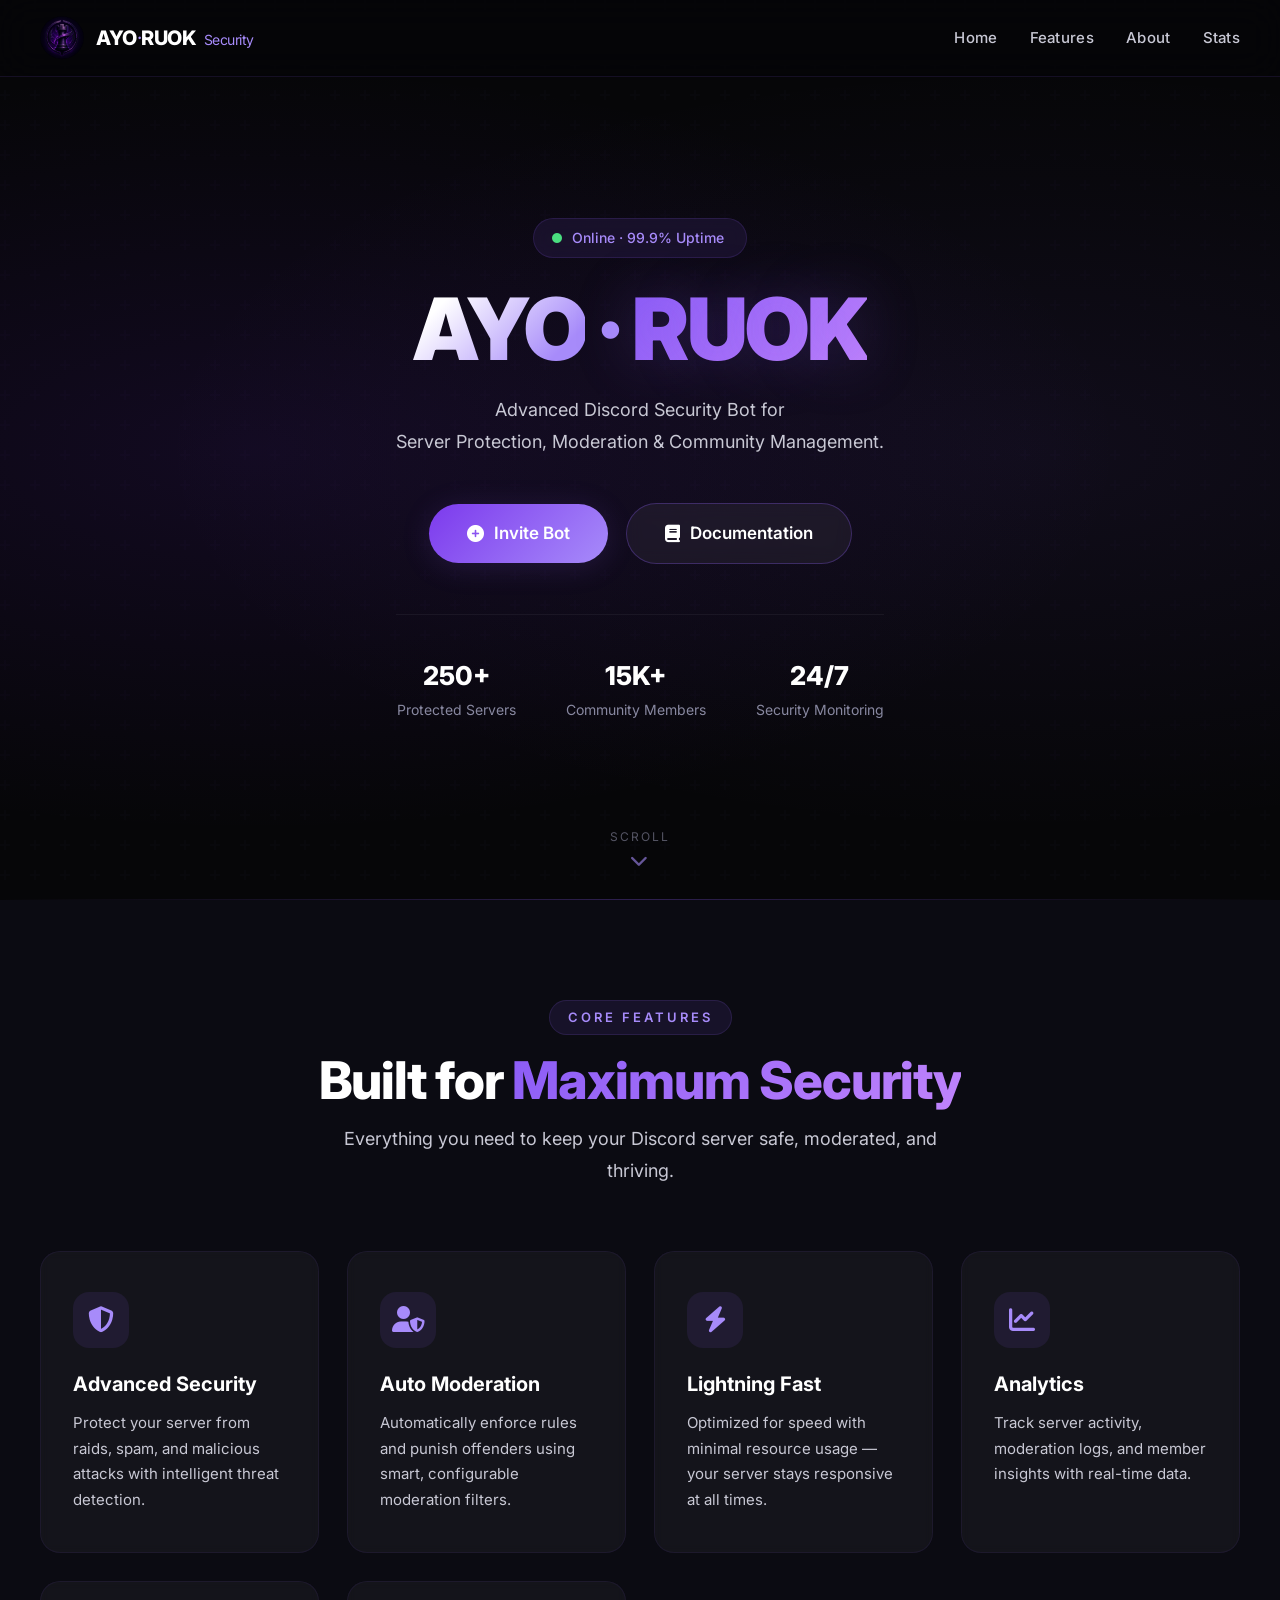
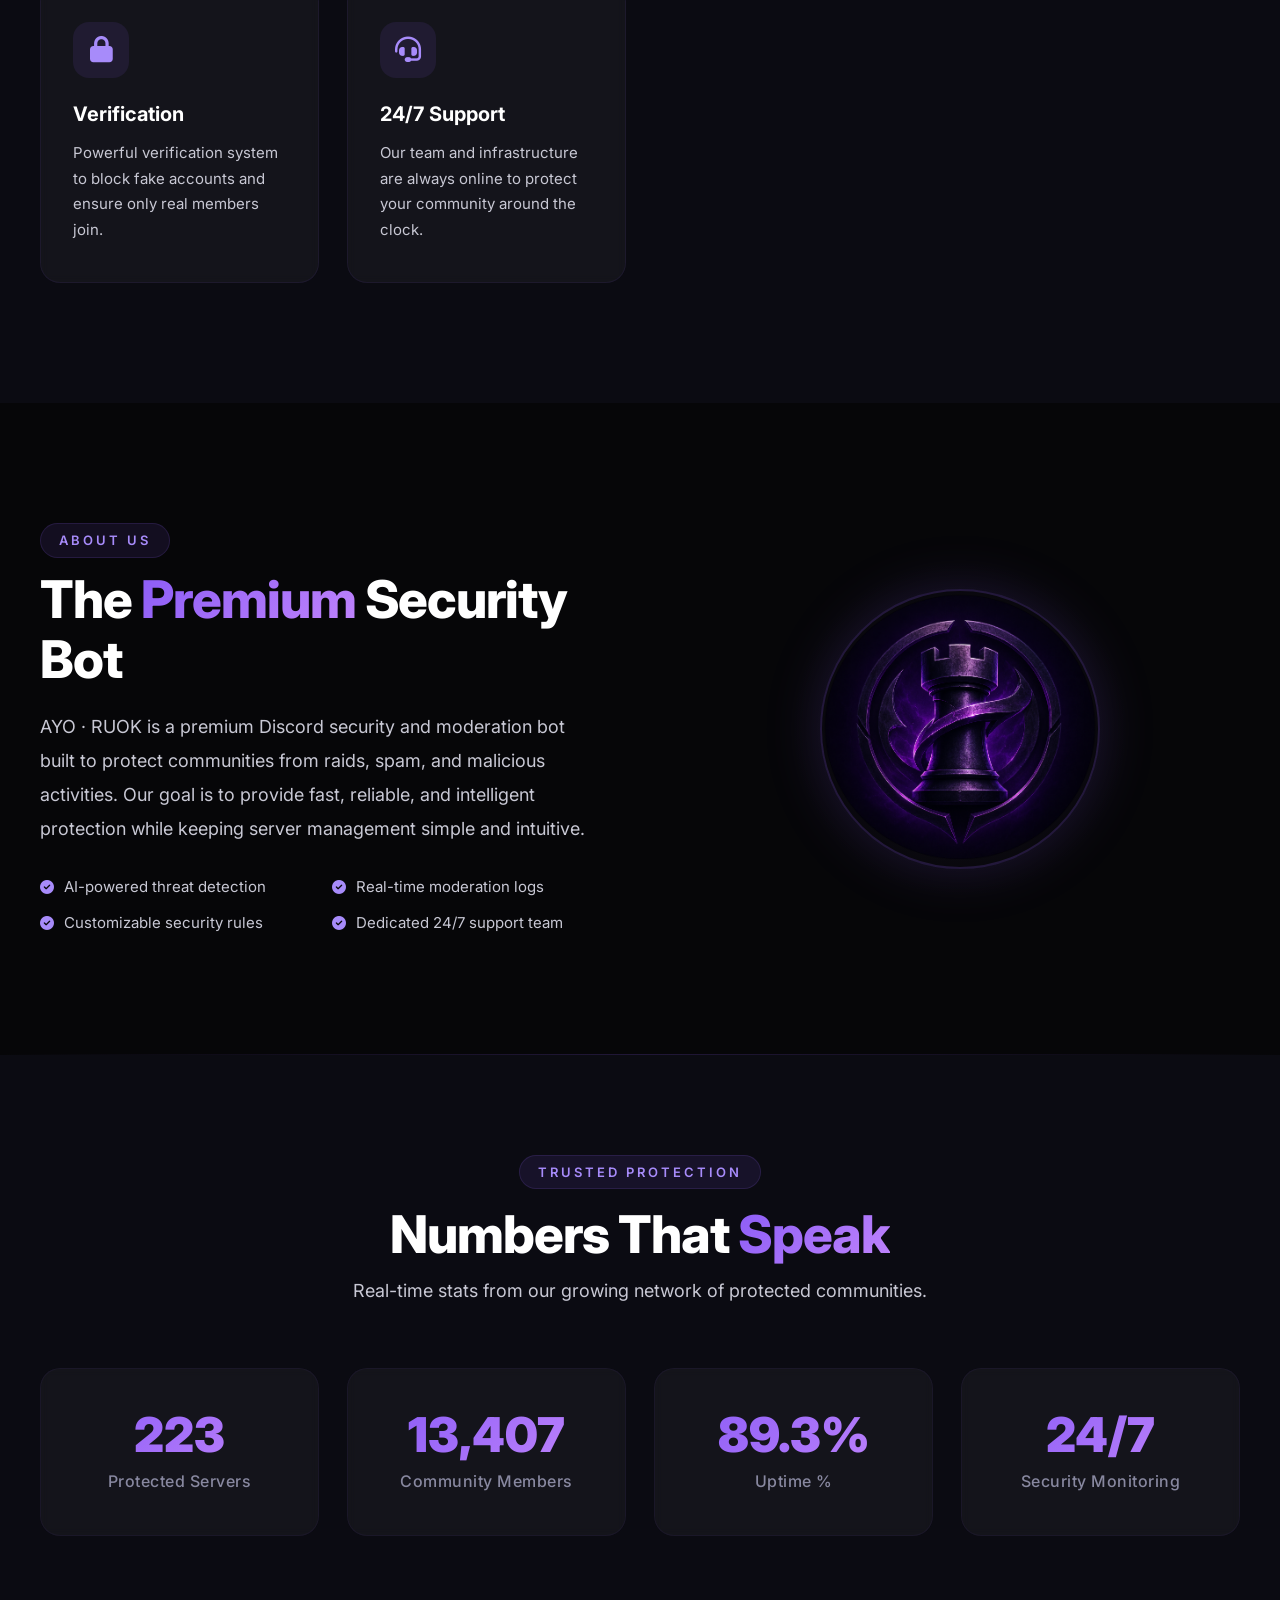
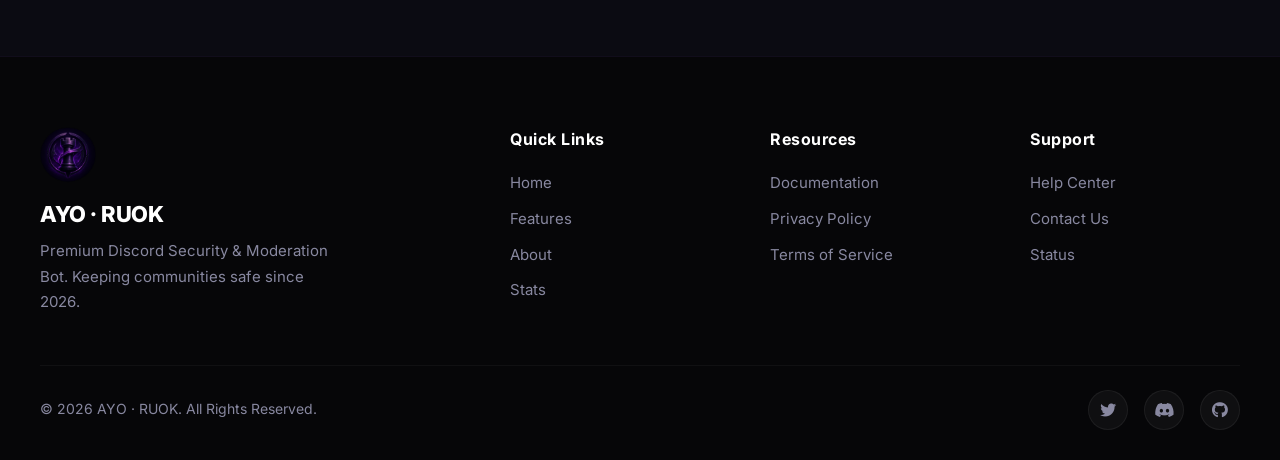
==== commit 08c97a21: "Update index.html" ====
--- a/index.html
+++ b/index.html
@@ -2,1066 +2,21 @@
 <html lang="en">
 
 <head>
-
     <meta charset="UTF-8">
     <meta name="viewport" content="width=device-width, initial-scale=1.0">
     <title>AYO - RUOK | Security</title>
     <meta name="description" content="Official AYO - RUOK Security Discord Bot">
 
-    <!-- ===== FONTS & ICONS ===== -->
+    <!-- Google Fonts -->
     <link rel="preconnect" href="https://fonts.googleapis.com">
     <link rel="preconnect" href="https://fonts.gstatic.com" crossorigin>
     <link href="https://fonts.googleapis.com/css2?family=Inter:opsz,wght@14..32,300;14..32,400;14..32,600;14..32,700;14..32,800;14..32,900&display=swap" rel="stylesheet">
+
+    <!-- Font Awesome Icons -->
     <link rel="stylesheet" href="https://cdnjs.cloudflare.com/ajax/libs/font-awesome/6.7.2/css/all.min.css">
 
-    <style>
-        /* ============================================================
-               AYO - RUOK | SECURITY
-               PREMIUM WEBSITE — COMPLETE STYLESHEET
-               ============================================================ */
-
-        /* ---------- RESET & BASE ---------- */
-        *,
-        *::before,
-        *::after {
-            margin: 0;
-            padding: 0;
-            box-sizing: border-box;
-        }
-
-        :root {
-            --purple-1: #6d28d9;
-            --purple-2: #7c3aed;
-            --purple-3: #8b5cf6;
-            --purple-4: #a78bfa;
-            --purple-5: #c084fc;
-            --purple-glow: rgba(139, 92, 246, 0.45);
-            --purple-glow-soft: rgba(139, 92, 246, 0.15);
-            --bg-primary: #060608;
-            --bg-secondary: #0b0b12;
-            --bg-card: rgba(255, 255, 255, 0.04);
-            --text-white: #ffffff;
-            --text-muted: #c8c8d4;
-            --text-dim: #8888a0;
-            --border-glow: rgba(139, 92, 246, 0.25);
-            --font: 'Inter', -apple-system, BlinkMacSystemFont, 'Segoe UI', Roboto, sans-serif;
-            --radius: 20px;
-            --radius-sm: 12px;
-            --shadow-card: 0 20px 60px rgba(0, 0, 0, 0.6);
-            --transition: 0.4s cubic-bezier(0.25, 0.46, 0.45, 0.94);
-        }
-
-        html {
-            scroll-behavior: smooth;
-            scrollbar-width: thin;
-            scrollbar-color: var(--purple-3) var(--bg-primary);
-        }
-
-        ::-webkit-scrollbar {
-            width: 8px;
-        }
-        ::-webkit-scrollbar-track {
-            background: var(--bg-primary);
-        }
-        ::-webkit-scrollbar-thumb {
-            background: var(--purple-3);
-            border-radius: 10px;
-            box-shadow: 0 0 15px var(--purple-glow);
-        }
-        ::-webkit-scrollbar-thumb:hover {
-            background: var(--purple-4);
-        }
-
-        body {
-            font-family: var(--font);
-            background: var(--bg-primary);
-            color: var(--text-white);
-            overflow-x: hidden;
-            line-height: 1.6;
-            -webkit-font-smoothing: antialiased;
-        }
-
-        a {
-            text-decoration: none;
-            color: inherit;
-        }
-        ul {
-            list-style: none;
-        }
-        img {
-            display: block;
-            max-width: 100%;
-        }
-
-        /* ---------- MOUSE GLOW ---------- */
-        #mouse-glow {
-            position: fixed;
-            pointer-events: none;
-            z-index: 9999;
-            width: 520px;
-            height: 520px;
-            border-radius: 50%;
-            background: radial-gradient(circle, rgba(139, 92, 246, 0.10) 0%, transparent 70%);
-            transform: translate(-50%, -50%);
-            transition: opacity 0.2s ease;
-            will-change: transform;
-            opacity: 0;
-        }
-        #mouse-glow.active {
-            opacity: 1;
-        }
-
-        /* ---------- INTRO OVERLAY ---------- */
-        #intro-overlay {
-            position: fixed;
-            inset: 0;
-            z-index: 10000;
-            background: var(--bg-primary);
-            display: flex;
-            align-items: center;
-            justify-content: center;
-            flex-direction: column;
-            gap: 24px;
-            pointer-events: none;
-            transition: opacity 1.2s ease, transform 1.2s ease;
-        }
-        #intro-overlay.hide {
-            opacity: 0;
-            transform: scale(1.05);
-            pointer-events: none;
-        }
-        #intro-overlay .intro-icon {
-            font-size: 72px;
-            color: var(--purple-3);
-            animation: introPulse 1.4s ease-in-out infinite;
-        }
-        #intro-overlay h2 {
-            font-size: 28px;
-            font-weight: 700;
-            letter-spacing: 6px;
-            text-transform: uppercase;
-            color: #fff;
-        }
-        #intro-overlay .intro-bar {
-            width: 160px;
-            height: 3px;
-            background: rgba(255, 255, 255, 0.06);
-            border-radius: 10px;
-            overflow: hidden;
-            margin-top: 6px;
-        }
-        #intro-overlay .intro-bar span {
-            display: block;
-            width: 0%;
-            height: 100%;
-            background: linear-gradient(90deg, var(--purple-2), var(--purple-4));
-            border-radius: 10px;
-            animation: introLoad 1.8s ease-in-out forwards;
-        }
-
-        @keyframes introPulse {
-            0%,
-            100% {
-                transform: scale(1);
-                opacity: 0.7;
-            }
-            50% {
-                transform: scale(1.12);
-                opacity: 1;
-            }
-        }
-        @keyframes introLoad {
-            0% {
-                width: 0%;
-            }
-            100% {
-                width: 100%;
-            }
-        }
-
-        /* ---------- UTILITY ---------- */
-        .container {
-            max-width: 1280px;
-            margin: 0 auto;
-            padding: 0 40px;
-        }
-
-        .section-tag {
-            display: inline-block;
-            font-size: 13px;
-            font-weight: 600;
-            letter-spacing: 3px;
-            text-transform: uppercase;
-            color: var(--purple-4);
-            background: rgba(139, 92, 246, 0.10);
-            padding: 6px 18px;
-            border-radius: 100px;
-            border: 1px solid rgba(139, 92, 246, 0.15);
-            margin-bottom: 16px;
-        }
-
-        .section-title {
-            font-size: clamp(32px, 4.2vw, 52px);
-            font-weight: 800;
-            line-height: 1.15;
-            letter-spacing: -0.02em;
-        }
-        .section-title .highlight {
-            background: linear-gradient(135deg, var(--purple-3), var(--purple-5));
-            -webkit-background-clip: text;
-            -webkit-text-fill-color: transparent;
-            background-clip: text;
-        }
-
-        .section-desc {
-            color: var(--text-muted);
-            font-size: 18px;
-            line-height: 1.8;
-            max-width: 620px;
-        }
-
-        /* ---------- REVEAL ANIMATIONS ---------- */
-        .reveal {
-            opacity: 0;
-            transform: translateY(50px);
-            transition: opacity 0.9s cubic-bezier(0.25, 0.46, 0.45, 0.94), transform 0.9s cubic-bezier(0.25, 0.46, 0.45, 0.94);
-        }
-        .reveal.visible {
-            opacity: 1;
-            transform: translateY(0);
-        }
-        .reveal-left {
-            opacity: 0;
-            transform: translateX(-50px);
-            transition: opacity 0.9s ease, transform 0.9s ease;
-        }
-        .reveal-left.visible {
-            opacity: 1;
-            transform: translateX(0);
-        }
-        .reveal-right {
-            opacity: 0;
-            transform: translateX(50px);
-            transition: opacity 0.9s ease, transform 0.9s ease;
-        }
-        .reveal-right.visible {
-            opacity: 1;
-            transform: translateX(0);
-        }
-        .reveal-scale {
-            opacity: 0;
-            transform: scale(0.92);
-            transition: opacity 0.9s ease, transform 0.9s ease;
-        }
-        .reveal-scale.visible {
-            opacity: 1;
-            transform: scale(1);
-        }
-
-        /* ---------- NAVBAR ---------- */
-        .navbar {
-            position: fixed;
-            top: 0;
-            left: 0;
-            right: 0;
-            z-index: 1000;
-            padding: 16px 40px;
-            display: flex;
-            align-items: center;
-            justify-content: space-between;
-            background: rgba(6, 6, 8, 0.65);
-            backdrop-filter: blur(18px);
-            -webkit-backdrop-filter: blur(18px);
-            border-bottom: 1px solid rgba(139, 92, 246, 0.12);
-            transition: var(--transition);
-        }
-        .navbar.scrolled {
-            background: rgba(6, 6, 8, 0.88);
-            backdrop-filter: blur(24px);
-            -webkit-backdrop-filter: blur(24px);
-            border-bottom-color: rgba(139, 92, 246, 0.20);
-            box-shadow: 0 10px 40px rgba(0, 0, 0, 0.5);
-        }
-
-        .navbar .logo {
-            display: flex;
-            align-items: center;
-            gap: 12px;
-        }
-        .navbar .logo img {
-            width: 44px;
-            height: 44px;
-            border-radius: 12px;
-            object-fit: cover;
-        }
-        .navbar .logo span {
-            font-size: 20px;
-            font-weight: 800;
-            letter-spacing: -0.5px;
-            color: #fff;
-        }
-        .navbar .logo span small {
-            font-weight: 400;
-            color: var(--purple-4);
-            font-size: 14px;
-            margin-left: 4px;
-        }
-
-        .nav-links {
-            display: flex;
-            align-items: center;
-            gap: 32px;
-        }
-        .nav-links a {
-            font-size: 15px;
-            font-weight: 500;
-            color: var(--text-muted);
-            transition: var(--transition);
-            position: relative;
-            letter-spacing: 0.3px;
-        }
-        .nav-links a::after {
-            content: '';
-            position: absolute;
-            bottom: -4px;
-            left: 0;
-            width: 0%;
-            height: 2px;
-            background: var(--purple-3);
-            border-radius: 10px;
-            transition: var(--transition);
-            box-shadow: 0 0 12px var(--purple-glow);
-        }
-        .nav-links a:hover {
-            color: #fff;
-        }
-        .nav-links a:hover::after {
-            width: 100%;
-        }
-
-        .nav-cta {
-            display: none;
-        }
-        .nav-cta .btn-primary-sm {
-            padding: 10px 24px;
-            font-size: 14px;
-            font-weight: 600;
-            background: linear-gradient(135deg, var(--purple-2), var(--purple-4));
-            border-radius: 100px;
-            color: #fff;
-            transition: var(--transition);
-            box-shadow: 0 0 20px var(--purple-glow-soft);
-        }
-        .nav-cta .btn-primary-sm:hover {
-            transform: translateY(-2px);
-            box-shadow: 0 8px 30px var(--purple-glow);
-        }
-
-        /* Mobile menu toggle */
-        .menu-toggle {
-            display: none;
-            flex-direction: column;
-            gap: 5px;
-            cursor: pointer;
-            padding: 4px;
-            background: transparent;
-            border: none;
-        }
-        .menu-toggle span {
-            display: block;
-            width: 26px;
-            height: 2.5px;
-            background: #fff;
-            border-radius: 10px;
-            transition: var(--transition);
-        }
-        .menu-toggle.active span:nth-child(1) {
-            transform: rotate(45deg) translate(5px, 5px);
-        }
-        .menu-toggle.active span:nth-child(2) {
-            opacity: 0;
-        }
-        .menu-toggle.active span:nth-child(3) {
-            transform: rotate(-45deg) translate(5px, -5px);
-        }
-
-        /* ---------- HERO ---------- */
-        #hero {
-            min-height: 100vh;
-            display: flex;
-            align-items: center;
-            justify-content: center;
-            text-align: center;
-            padding: 120px 40px 80px;
-            position: relative;
-            background:
-                radial-gradient(ellipse at 20% 50%, rgba(109, 40, 217, 0.12) 0%, transparent 60%),
-                radial-gradient(ellipse at 80% 50%, rgba(139, 92, 246, 0.08) 0%, transparent 60%),
-                var(--bg-primary);
-            overflow: hidden;
-        }
-        #hero::before {
-            content: '';
-            position: absolute;
-            inset: 0;
-            background: url("data:image/svg+xml,%3Csvg width='60' height='60' viewBox='0 0 60 60' xmlns='http://www.w3.org/2000/svg'%3E%3Cg fill='none' fill-rule='evenodd'%3E%3Cg fill='%238b5cf6' fill-opacity='0.04'%3E%3Cpath d='M36 34v-4h-2v4h-4v2h4v4h2v-4h4v-2h-4zm0-30V0h-2v4h-4v2h4v4h2V6h4V4h-4zM6 34v-4H4v4H0v2h4v4h2v-4h4v-2H6zM6 4V0H4v4H0v2h4v4h2V6h4V4H6z'/%3E%3C/g%3E%3C/g%3E%3C/svg%3E");
-            opacity: 0.4;
-        }
-
-        .hero-content {
-            position: relative;
-            z-index: 2;
-            max-width: 880px;
-        }
-
-        .hero-badge {
-            display: inline-flex;
-            align-items: center;
-            gap: 10px;
-            background: rgba(139, 92, 246, 0.10);
-            border: 1px solid rgba(139, 92, 246, 0.15);
-            padding: 8px 22px 8px 18px;
-            border-radius: 100px;
-            font-size: 14px;
-            font-weight: 500;
-            color: var(--purple-4);
-            margin-bottom: 28px;
-            backdrop-filter: blur(8px);
-        }
-        .hero-badge i {
-            font-size: 12px;
-            color: #4ade80;
-        }
-
-        .hero-content h1 {
-            font-size: clamp(44px, 7vw, 86px);
-            font-weight: 900;
-            line-height: 1.02;
-            letter-spacing: -0.03em;
-            margin-bottom: 20px;
-        }
-        .hero-content h1 .gradient-text {
-            background: linear-gradient(135deg, #ffffff 20%, var(--purple-4) 80%);
-            -webkit-background-clip: text;
-            -webkit-text-fill-color: transparent;
-            background-clip: text;
-        }
-        .hero-content h1 .glow-text {
-            background: linear-gradient(135deg, var(--purple-3), var(--purple-5));
-            -webkit-background-clip: text;
-            -webkit-text-fill-color: transparent;
-            background-clip: text;
-            text-shadow: 0 0 60px rgba(139, 92, 246, 0.25);
-        }
-
-        .hero-content p {
-            font-size: clamp(18px, 1.4vw, 24px);
-            color: var(--text-muted);
-            line-height: 1.8;
-            max-width: 660px;
-            margin: 0 auto 44px;
-        }
-
-        .hero-buttons {
-            display: flex;
-            flex-wrap: wrap;
-            align-items: center;
-            justify-content: center;
-            gap: 18px;
-        }
-
-        .btn-primary,
-        .btn-secondary {
-            display: inline-flex;
-            align-items: center;
-            gap: 10px;
-            padding: 16px 38px;
-            border-radius: 100px;
-            font-size: 17px;
-            font-weight: 600;
-            transition: var(--transition);
-            cursor: pointer;
-            border: none;
-            position: relative;
-            overflow: hidden;
-        }
-        .btn-primary {
-            background: linear-gradient(135deg, var(--purple-2), var(--purple-4));
-            color: #fff;
-            box-shadow: 0 4px 30px var(--purple-glow-soft);
-        }
-        .btn-primary::after {
-            content: '';
-            position: absolute;
-            inset: 0;
-            background: linear-gradient(135deg, rgba(255, 255, 255, 0.15), transparent 60%);
-            opacity: 0;
-            transition: var(--transition);
-        }
-        .btn-primary:hover {
-            transform: translateY(-4px) scale(1.02);
-            box-shadow: 0 12px 50px var(--purple-glow);
-        }
-        .btn-primary:hover::after {
-            opacity: 1;
-        }
-
-        .btn-secondary {
-            background: rgba(255, 255, 255, 0.05);
-            color: #fff;
-            border: 1.5px solid rgba(139, 92, 246, 0.30);
-            backdrop-filter: blur(8px);
-        }
-        .btn-secondary:hover {
-            background: rgba(139, 92, 246, 0.12);
-            border-color: var(--purple-3);
-            transform: translateY(-4px);
-            box-shadow: 0 8px 40px rgba(139, 92, 246, 0.15);
-        }
-
-        .hero-stats-mini {
-            display: flex;
-            justify-content: center;
-            gap: 50px;
-            margin-top: 50px;
-            padding-top: 40px;
-            border-top: 1px solid rgba(255, 255, 255, 0.05);
-        }
-        .hero-stats-mini .stat-item {
-            text-align: center;
-        }
-        .hero-stats-mini .stat-item strong {
-            display: block;
-            font-size: 26px;
-            font-weight: 800;
-            color: #fff;
-        }
-        .hero-stats-mini .stat-item span {
-            font-size: 14px;
-            color: var(--text-dim);
-            font-weight: 400;
-        }
-
-        /* ---------- FEATURES ---------- */
-        #features {
-            padding: 100px 0 120px;
-            background: var(--bg-secondary);
-            position: relative;
-        }
-        #features::before {
-            content: '';
-            position: absolute;
-            top: -1px;
-            left: 0;
-            right: 0;
-            height: 1px;
-            background: linear-gradient(90deg, transparent, var(--purple-3), transparent);
-            opacity: 0.3;
-        }
-
-        .features-header {
-            text-align: center;
-            margin-bottom: 64px;
-        }
-        .features-header .section-desc {
-            margin: 12px auto 0;
-        }
-
-        .features-grid {
-            display: grid;
-            grid-template-columns: repeat(auto-fit, minmax(260px, 1fr));
-            gap: 28px;
-        }
-
-        .feature-card {
-            background: var(--bg-card);
-            border: 1px solid rgba(139, 92, 246, 0.08);
-            border-radius: var(--radius);
-            padding: 40px 32px;
-            text-align: left;
-            transition: var(--transition);
-            backdrop-filter: blur(4px);
-            position: relative;
-            overflow: hidden;
-            cursor: default;
-        }
-        .feature-card::before {
-            content: '';
-            position: absolute;
-            top: 0;
-            left: 0;
-            right: 0;
-            height: 2px;
-            background: linear-gradient(90deg, var(--purple-2), var(--purple-4));
-            opacity: 0;
-            transition: var(--transition);
-        }
-        .feature-card:hover {
-            transform: translateY(-10px);
-            border-color: rgba(139, 92, 246, 0.25);
-            box-shadow: 0 20px 60px rgba(0, 0, 0, 0.5), 0 0 40px rgba(139, 92, 246, 0.05);
-            background: rgba(255, 255, 255, 0.06);
-        }
-        .feature-card:hover::before {
-            opacity: 1;
-        }
-
-        .feature-card .icon-wrap {
-            width: 56px;
-            height: 56px;
-            border-radius: 16px;
-            background: rgba(139, 92, 246, 0.10);
-            display: flex;
-            align-items: center;
-            justify-content: center;
-            margin-bottom: 20px;
-            font-size: 26px;
-            color: var(--purple-4);
-            transition: var(--transition);
-        }
-        .feature-card:hover .icon-wrap {
-            background: rgba(139, 92, 246, 0.20);
-            transform: scale(1.05);
-            box-shadow: 0 0 30px rgba(139, 92, 246, 0.15);
-        }
-
-        .feature-card h3 {
-            font-size: 20px;
-            font-weight: 700;
-            margin-bottom: 10px;
-            color: #fff;
-        }
-        .feature-card p {
-            color: var(--text-muted);
-            font-size: 15px;
-            line-height: 1.7;
-        }
-
-        /* ---------- ABOUT ---------- */
-        #about {
-            padding: 120px 0;
-            background: var(--bg-primary);
-        }
-
-        .about-container {
-            display: grid;
-            grid-template-columns: 1fr 1fr;
-            gap: 80px;
-            align-items: center;
-        }
-
-        .about-text .section-tag {
-            margin-bottom: 12px;
-        }
-        .about-text .section-title {
-            margin-bottom: 20px;
-        }
-        .about-text p {
-            color: var(--text-muted);
-            font-size: 18px;
-            line-height: 1.9;
-            margin-bottom: 28px;
-        }
-        .about-text .about-features-list {
-            display: grid;
-            grid-template-columns: 1fr 1fr;
-            gap: 12px 24px;
-        }
-        .about-text .about-features-list li {
-            display: flex;
-            align-items: center;
-            gap: 10px;
-            font-size: 15px;
-            color: var(--text-muted);
-        }
-        .about-text .about-features-list li i {
-            color: var(--purple-4);
-            font-size: 14px;
-        }
-
-        .about-image-wrap {
-            display: flex;
-            justify-content: center;
-            align-items: center;
-            position: relative;
-        }
-        .about-image-wrap .glow-ring {
-            position: absolute;
-            width: 340px;
-            height: 340px;
-            border-radius: 50%;
-            background: radial-gradient(circle, rgba(139, 92, 246, 0.12), transparent 70%);
-            animation: ringPulse 4s ease-in-out infinite;
-        }
-        @keyframes ringPulse {
-            0%,
-            100% {
-                transform: scale(1);
-                opacity: 0.6;
-            }
-            50% {
-                transform: scale(1.08);
-                opacity: 1;
-            }
-        }
-        .about-image-wrap img {
-            width: 280px;
-            height: 280px;
-            border-radius: 50%;
-            object-fit: cover;
-            border: 2px solid rgba(139, 92, 246, 0.20);
-            box-shadow: 0 0 60px rgba(139, 92, 246, 0.15);
-            position: relative;
-            z-index: 2;
-            transition: var(--transition);
-        }
-        .about-image-wrap img:hover {
-            transform: scale(1.03);
-            box-shadow: 0 0 80px rgba(139, 92, 246, 0.30);
-        }
-
-        /* ---------- STATS ---------- */
-        #stats {
-            padding: 100px 0 120px;
-            background: var(--bg-secondary);
-            position: relative;
-        }
-        #stats::before {
-            content: '';
-            position: absolute;
-            top: -1px;
-            left: 0;
-            right: 0;
-            height: 1px;
-            background: linear-gradient(90deg, transparent, var(--purple-3), transparent);
-            opacity: 0.2;
-        }
-
-        .stats-header {
-            text-align: center;
-            margin-bottom: 60px;
-        }
-        .stats-header .section-desc {
-            margin: 10px auto 0;
-        }
-
-        .stats-grid {
-            display: grid;
-            grid-template-columns: repeat(auto-fit, minmax(200px, 1fr));
-            gap: 28px;
-        }
-
-        .stat-card {
-            background: var(--bg-card);
-            border: 1px solid rgba(139, 92, 246, 0.06);
-            border-radius: var(--radius);
-            padding: 40px 28px;
-            text-align: center;
-            transition: var(--transition);
-            backdrop-filter: blur(4px);
-        }
-        .stat-card:hover {
-            transform: translateY(-6px);
-            border-color: rgba(139, 92, 246, 0.20);
-            box-shadow: 0 16px 50px rgba(0, 0, 0, 0.4);
-            background: rgba(255, 255, 255, 0.05);
-        }
-
-        .stat-card .stat-number {
-            font-size: 48px;
-            font-weight: 900;
-            background: linear-gradient(135deg, var(--purple-3), var(--purple-5));
-            -webkit-background-clip: text;
-            -webkit-text-fill-color: transparent;
-            background-clip: text;
-            line-height: 1.1;
-        }
-        .stat-card .stat-label {
-            color: var(--text-dim);
-            font-size: 16px;
-            font-weight: 500;
-            margin-top: 8px;
-            letter-spacing: 0.5px;
-        }
-
-        /* ---------- FOOTER ---------- */
-        #footer {
-            background: var(--bg-primary);
-            border-top: 1px solid rgba(139, 92, 246, 0.08);
-            padding: 70px 0 30px;
-        }
-
-        .footer-grid {
-            display: grid;
-            grid-template-columns: 2fr 1fr 1fr 1fr;
-            gap: 50px;
-            margin-bottom: 50px;
-        }
-
-        .footer-brand img {
-            width: 56px;
-            height: 56px;
-            border-radius: 14px;
-            object-fit: cover;
-            margin-bottom: 14px;
-        }
-        .footer-brand h3 {
-            font-size: 22px;
-            font-weight: 800;
-            letter-spacing: -0.5px;
-            margin-bottom: 6px;
-        }
-        .footer-brand p {
-            color: var(--text-dim);
-            font-size: 15px;
-            max-width: 300px;
-            line-height: 1.7;
-        }
-
-        .footer-col h4 {
-            font-size: 16px;
-            font-weight: 700;
-            color: #fff;
-            margin-bottom: 18px;
-            letter-spacing: 0.5px;
-        }
-        .footer-col ul li {
-            margin-bottom: 10px;
-        }
-        .footer-col ul li a {
-            color: var(--text-dim);
-            font-size: 15px;
-            transition: var(--transition);
-        }
-        .footer-col ul li a:hover {
-            color: var(--purple-4);
-        }
-
-        .footer-bottom {
-            border-top: 1px solid rgba(255, 255, 255, 0.04);
-            padding-top: 24px;
-            display: flex;
-            justify-content: space-between;
-            align-items: center;
-            flex-wrap: wrap;
-            gap: 16px;
-        }
-        .footer-bottom p {
-            color: var(--text-dim);
-            font-size: 14px;
-        }
-        .footer-bottom .social-links {
-            display: flex;
-            gap: 16px;
-        }
-        .footer-bottom .social-links a {
-            width: 40px;
-            height: 40px;
-            border-radius: 50%;
-            background: rgba(255, 255, 255, 0.04);
-            border: 1px solid rgba(255, 255, 255, 0.06);
-            display: flex;
-            align-items: center;
-            justify-content: center;
-            color: var(--text-dim);
-            transition: var(--transition);
-            font-size: 16px;
-        }
-        .footer-bottom .social-links a:hover {
-            background: rgba(139, 92, 246, 0.12);
-            border-color: var(--purple-3);
-            color: var(--purple-4);
-            transform: translateY(-3px);
-        }
-
-        /* ---------- RESPONSIVE ---------- */
-        @media (max-width: 1024px) {
-            .navbar {
-                padding: 14px 24px;
-            }
-            .container {
-                padding: 0 24px;
-            }
-            .about-container {
-                grid-template-columns: 1fr;
-                gap: 50px;
-                text-align: center;
-            }
-            .about-text .about-features-list {
-                justify-items: center;
-            }
-            .about-image-wrap .glow-ring {
-                width: 260px;
-                height: 260px;
-            }
-            .about-image-wrap img {
-                width: 220px;
-                height: 220px;
-            }
-            .footer-grid {
-                grid-template-columns: 1fr 1fr;
-                gap: 40px;
-            }
-            .hero-stats-mini {
-                gap: 30px;
-                flex-wrap: wrap;
-            }
-        }
-
-        @media (max-width: 768px) {
-            .nav-links {
-                position: fixed;
-                top: 0;
-                right: -100%;
-                width: 280px;
-                height: 100vh;
-                background: rgba(6, 6, 8, 0.96);
-                backdrop-filter: blur(30px);
-                -webkit-backdrop-filter: blur(30px);
-                flex-direction: column;
-                padding: 80px 32px 40px;
-                gap: 24px;
-                transition: var(--transition);
-                border-left: 1px solid rgba(139, 92, 246, 0.10);
-                align-items: flex-start;
-            }
-            .nav-links.open {
-                right: 0;
-            }
-            .nav-links a {
-                font-size: 18px;
-            }
-            .menu-toggle {
-                display: flex;
-                z-index: 1001;
-            }
-            .nav-cta {
-                display: block;
-                margin-top: 16px;
-            }
-
-            .navbar .logo span {
-                font-size: 17px;
-            }
-            .navbar .logo span small {
-                font-size: 12px;
-            }
-
-            #hero {
-                padding: 100px 20px 60px;
-            }
-            .hero-content h1 {
-                font-size: 38px;
-            }
-            .hero-content p {
-                font-size: 17px;
-            }
-            .hero-buttons .btn-primary,
-            .hero-buttons .btn-secondary {
-                padding: 14px 28px;
-                font-size: 15px;
-            }
-            .hero-stats-mini {
-                gap: 20px;
-            }
-            .hero-stats-mini .stat-item strong {
-                font-size: 20px;
-            }
-
-            #features {
-                padding: 70px 0 90px;
-            }
-            .features-grid {
-                grid-template-columns: 1fr 1fr;
-            }
-
-            .stats-grid {
-                grid-template-columns: 1fr 1fr;
-            }
-            .stat-card .stat-number {
-                font-size: 36px;
-            }
-
-            .footer-grid {
-                grid-template-columns: 1fr;
-                gap: 30px;
-            }
-            .footer-bottom {
-                flex-direction: column;
-                text-align: center;
-            }
-            .about-text .about-features-list {
-                grid-template-columns: 1fr;
-            }
-        }
-
-        @media (max-width: 480px) {
-            .features-grid {
-                grid-template-columns: 1fr;
-            }
-            .stats-grid {
-                grid-template-columns: 1fr 1fr;
-                gap: 16px;
-            }
-            .stat-card {
-                padding: 28px 16px;
-            }
-            .stat-card .stat-number {
-                font-size: 30px;
-            }
-            .hero-stats-mini {
-                flex-direction: column;
-                gap: 12px;
-                padding-top: 24px;
-            }
-            .hero-badge {
-                font-size: 12px;
-                padding: 6px 16px;
-            }
-            .navbar {
-                padding: 12px 16px;
-            }
-            .container {
-                padding: 0 16px;
-            }
-            .section-title {
-                font-size: 28px;
-            }
-        }
-
-        /* ---------- SCROLL INDICATOR (hero) ---------- */
-        .scroll-indicator {
-            position: absolute;
-            bottom: 30px;
-            left: 50%;
-            transform: translateX(-50%);
-            z-index: 2;
-            display: flex;
-            flex-direction: column;
-            align-items: center;
-            gap: 6px;
-            color: var(--text-dim);
-            font-size: 12px;
-            letter-spacing: 2px;
-            text-transform: uppercase;
-            animation: bounceDown 2.4s ease-in-out infinite;
-            opacity: 0.6;
-        }
-        .scroll-indicator i {
-            font-size: 18px;
-            color: var(--purple-4);
-        }
-        @keyframes bounceDown {
-            0%,
-            100% {
-                transform: translateX(-50%) translateY(0);
-            }
-            50% {
-                transform: translateX(-50%) translateY(8px);
-            }
-        }
-    </style>
-
+    <!-- ===== LINK TO YOUR EXTERNAL CSS FILE ===== -->
+    <link rel="stylesheet" href="css/style.css">
 </head>
 
 <body>
@@ -1096,7 +51,7 @@
         </nav>
     </header>
 
-    <!-- ===== MAIN ===== -->
+    <!-- ===== MAIN CONTENT ===== -->
     <main>
 
         <!-- ===== HERO ===== -->
@@ -1291,178 +246,8 @@
 
     </main>
 
-    <!-- ===== JAVASCRIPT ===== -->
-    <script>
-        /* ============================================================
-               AYO - RUOK | SECURITY
-               PREMIUM WEBSITE — COMPLETE SCRIPT
-               ============================================================ */
-
-        (function() {
-            'use strict';
-
-            // ---------- INTRO OVERLAY ----------
-            const overlay = document.getElementById('intro-overlay');
-            if (overlay) {
-                setTimeout(() => {
-                    overlay.classList.add('hide');
-                    setTimeout(() => {
-                        overlay.style.display = 'none';
-                    }, 1200);
-                }, 2200);
-            }
-
-            // ---------- MOUSE GLOW ----------
-            const glow = document.getElementById('mouse-glow');
-            let glowActive = false;
-
-            document.addEventListener('mousemove', (e) => {
-                if (!glowActive) {
-                    glow.classList.add('active');
-                    glowActive = true;
-                }
-                const x = e.clientX;
-                const y = e.clientY;
-                glow.style.left = x + 'px';
-                glow.style.top = y + 'px';
-            });
-
-            document.addEventListener('mouseleave', () => {
-                glow.classList.remove('active');
-                glowActive = false;
-            });
-
-            // ---------- NAVBAR SCROLL EFFECT ----------
-            const navbar = document.getElementById('navbar');
-            let lastScroll = 0;
-
-            window.addEventListener('scroll', () => {
-                const currentScroll = window.pageYOffset || document.documentElement.scrollTop;
-                if (currentScroll > 30) {
-                    navbar.classList.add('scrolled');
-                } else {
-                    navbar.classList.remove('scrolled');
-                }
-                lastScroll = currentScroll;
-            });
-
-            // ---------- MOBILE MENU ----------
-            const toggle = document.getElementById('menuToggle');
-            const navLinks = document.getElementById('navLinks');
-
-            if (toggle && navLinks) {
-                toggle.addEventListener('click', () => {
-                    toggle.classList.toggle('active');
-                    navLinks.classList.toggle('open');
-                });
-
-                // Close menu on link click
-                navLinks.querySelectorAll('a').forEach(link => {
-                    link.addEventListener('click', () => {
-                        toggle.classList.remove('active');
-                        navLinks.classList.remove('open');
-                    });
-                });
-            }
-
-            // ---------- SCROLL REVEAL (Intersection Observer) ----------
-            const revealElements = document.querySelectorAll('.reveal, .reveal-left, .reveal-right, .reveal-scale');
-
-            const revealObserver = new IntersectionObserver((entries) => {
-                entries.forEach(entry => {
-                    if (entry.isIntersecting) {
-                        entry.target.classList.add('visible');
-                    }
-                });
-            }, {
-                threshold: 0.12,
-                rootMargin: '0px 0px -30px 0px'
-            });
-
-            revealElements.forEach(el => revealObserver.observe(el));
-
-            // ---------- ANIMATED COUNTERS ----------
-            const statNumbers = document.querySelectorAll('.stat-number');
-
-            const counterObserver = new IntersectionObserver((entries) => {
-                entries.forEach(entry => {
-                    if (entry.isIntersecting) {
-                        const el = entry.target;
-                        const target = parseInt(el.getAttribute('data-count'), 10);
-                        if (isNaN(target) || target === 0) return;
-                        const duration = 1800;
-                        const startTime = performance.now();
-
-                        function updateCounter(currentTime) {
-                            const elapsed = currentTime - startTime;
-                            const progress = Math.min(elapsed / duration, 1);
-                            // Ease-out cubic
-                            const eased = 1 - Math.pow(1 - progress, 3);
-                            const current = Math.round(eased * target);
-                            if (target === 999) {
-                                el.textContent = (current / 10).toFixed(1) + '%';
-                            } else if (target === 247) {
-                                el.textContent = '24/7';
-                            } else {
-                                el.textContent = current.toLocaleString();
-                            }
-                            if (progress < 1) {
-                                requestAnimationFrame(updateCounter);
-                            } else {
-                                if (target === 999) {
-                                    el.textContent = '99.9%';
-                                } else if (target === 247) {
-                                    el.textContent = '24/7';
-                                } else {
-                                    el.textContent = target.toLocaleString();
-                                }
-                            }
-                        }
-                        requestAnimationFrame(updateCounter);
-                        counterObserver.unobserve(el);
-                    }
-                });
-            }, {
-                threshold: 0.25
-            });
-
-            statNumbers.forEach(el => counterObserver.observe(el));
-
-            // ---------- SMOOTH SCROLL FOR ANCHOR LINKS ----------
-            document.querySelectorAll('a[href^="#"]').forEach(anchor => {
-                anchor.addEventListener('click', function(e) {
-                    const targetId = this.getAttribute('href');
-                    if (targetId === '#') return;
-                    const targetEl = document.querySelector(targetId);
-                    if (targetEl) {
-                        e.preventDefault();
-                        const offsetTop = targetEl.getBoundingClientRect().top + window.pageYOffset - 80;
-                        window.scrollTo({
-                            top: offsetTop,
-                            behavior: 'smooth'
-                        });
-                    }
-                });
-            });
-
-            // ---------- PARALLAX HERO (subtle) ----------
-            const hero = document.getElementById('hero');
-            if (hero) {
-                window.addEventListener('scroll', () => {
-                    const scrolled = window.pageYOffset;
-                    const heroContent = hero.querySelector('.hero-content');
-                    if (heroContent && scrolled < window.innerHeight) {
-                        const translate = scrolled * 0.15;
-                        heroContent.style.transform = `translateY(${translate}px)`;
-                        heroContent.style.opacity = 1 - (scrolled / (window.innerHeight * 0.8));
-                    }
-                });
-            }
-
-            console.log('AYO · RUOK | Premium Website Loaded Successfully');
-
-        })();
-    </script>
+    <!-- ===== LINK TO YOUR EXTERNAL JAVASCRIPT FILE ===== -->
+    <script src="js/script.js"></script>
 
 </body>
 
--- a/css/style.css
+++ b/css/style.css
@@ -0,0 +1,1042 @@
+/* ============================================================
+   AYO - RUOK | SECURITY — COMPLETE STYLESHEET
+   ============================================================ */
+
+*,
+*::before,
+*::after {
+    margin: 0;
+    padding: 0;
+    box-sizing: border-box;
+}
+
+:root {
+    --purple-1: #6d28d9;
+    --purple-2: #7c3aed;
+    --purple-3: #8b5cf6;
+    --purple-4: #a78bfa;
+    --purple-5: #c084fc;
+    --purple-glow: rgba(139, 92, 246, 0.45);
+    --purple-glow-soft: rgba(139, 92, 246, 0.15);
+    --bg-primary: #060608;
+    --bg-secondary: #0b0b12;
+    --bg-card: rgba(255, 255, 255, 0.04);
+    --text-white: #ffffff;
+    --text-muted: #c8c8d4;
+    --text-dim: #8888a0;
+    --border-glow: rgba(139, 92, 246, 0.25);
+    --font: 'Inter', -apple-system, BlinkMacSystemFont, 'Segoe UI', Roboto, sans-serif;
+    --radius: 20px;
+    --radius-sm: 12px;
+    --shadow-card: 0 20px 60px rgba(0, 0, 0, 0.6);
+    --transition: 0.4s cubic-bezier(0.25, 0.46, 0.45, 0.94);
+}
+
+html {
+    scroll-behavior: smooth;
+    scrollbar-width: thin;
+    scrollbar-color: var(--purple-3) var(--bg-primary);
+}
+
+::-webkit-scrollbar {
+    width: 8px;
+}
+::-webkit-scrollbar-track {
+    background: var(--bg-primary);
+}
+::-webkit-scrollbar-thumb {
+    background: var(--purple-3);
+    border-radius: 10px;
+    box-shadow: 0 0 15px var(--purple-glow);
+}
+::-webkit-scrollbar-thumb:hover {
+    background: var(--purple-4);
+}
+
+body {
+    font-family: var(--font);
+    background: var(--bg-primary);
+    color: var(--text-white);
+    overflow-x: hidden;
+    line-height: 1.6;
+    -webkit-font-smoothing: antialiased;
+}
+
+a {
+    text-decoration: none;
+    color: inherit;
+}
+ul {
+    list-style: none;
+}
+img {
+    display: block;
+    max-width: 100%;
+}
+
+/* ---------- MOUSE GLOW ---------- */
+#mouse-glow {
+    position: fixed;
+    pointer-events: none;
+    z-index: 9999;
+    width: 520px;
+    height: 520px;
+    border-radius: 50%;
+    background: radial-gradient(circle, rgba(139, 92, 246, 0.10) 0%, transparent 70%);
+    transform: translate(-50%, -50%);
+    transition: opacity 0.2s ease;
+    will-change: transform;
+    opacity: 0;
+}
+#mouse-glow.active {
+    opacity: 1;
+}
+
+/* ---------- INTRO OVERLAY ---------- */
+#intro-overlay {
+    position: fixed;
+    inset: 0;
+    z-index: 10000;
+    background: var(--bg-primary);
+    display: flex;
+    align-items: center;
+    justify-content: center;
+    flex-direction: column;
+    gap: 24px;
+    pointer-events: none;
+    transition: opacity 1.2s ease, transform 1.2s ease;
+}
+#intro-overlay.hide {
+    opacity: 0;
+    transform: scale(1.05);
+    pointer-events: none;
+}
+#intro-overlay .intro-icon {
+    font-size: 72px;
+    color: var(--purple-3);
+    animation: introPulse 1.4s ease-in-out infinite;
+}
+#intro-overlay h2 {
+    font-size: 28px;
+    font-weight: 700;
+    letter-spacing: 6px;
+    text-transform: uppercase;
+    color: #fff;
+}
+#intro-overlay .intro-bar {
+    width: 160px;
+    height: 3px;
+    background: rgba(255, 255, 255, 0.06);
+    border-radius: 10px;
+    overflow: hidden;
+    margin-top: 6px;
+}
+#intro-overlay .intro-bar span {
+    display: block;
+    width: 0%;
+    height: 100%;
+    background: linear-gradient(90deg, var(--purple-2), var(--purple-4));
+    border-radius: 10px;
+    animation: introLoad 1.8s ease-in-out forwards;
+}
+
+@keyframes introPulse {
+    0%,
+    100% {
+        transform: scale(1);
+        opacity: 0.7;
+    }
+    50% {
+        transform: scale(1.12);
+        opacity: 1;
+    }
+}
+@keyframes introLoad {
+    0% {
+        width: 0%;
+    }
+    100% {
+        width: 100%;
+    }
+}
+
+/* ---------- UTILITY ---------- */
+.container {
+    max-width: 1280px;
+    margin: 0 auto;
+    padding: 0 40px;
+}
+
+.section-tag {
+    display: inline-block;
+    font-size: 13px;
+    font-weight: 600;
+    letter-spacing: 3px;
+    text-transform: uppercase;
+    color: var(--purple-4);
+    background: rgba(139, 92, 246, 0.10);
+    padding: 6px 18px;
+    border-radius: 100px;
+    border: 1px solid rgba(139, 92, 246, 0.15);
+    margin-bottom: 16px;
+}
+
+.section-title {
+    font-size: clamp(32px, 4.2vw, 52px);
+    font-weight: 800;
+    line-height: 1.15;
+    letter-spacing: -0.02em;
+}
+.section-title .highlight {
+    background: linear-gradient(135deg, var(--purple-3), var(--purple-5));
+    -webkit-background-clip: text;
+    -webkit-text-fill-color: transparent;
+    background-clip: text;
+}
+
+.section-desc {
+    color: var(--text-muted);
+    font-size: 18px;
+    line-height: 1.8;
+    max-width: 620px;
+}
+
+/* ---------- REVEAL ANIMATIONS ---------- */
+.reveal {
+    opacity: 0;
+    transform: translateY(50px);
+    transition: opacity 0.9s cubic-bezier(0.25, 0.46, 0.45, 0.94), transform 0.9s cubic-bezier(0.25, 0.46, 0.45, 0.94);
+}
+.reveal.visible {
+    opacity: 1;
+    transform: translateY(0);
+}
+.reveal-left {
+    opacity: 0;
+    transform: translateX(-50px);
+    transition: opacity 0.9s ease, transform 0.9s ease;
+}
+.reveal-left.visible {
+    opacity: 1;
+    transform: translateX(0);
+}
+.reveal-right {
+    opacity: 0;
+    transform: translateX(50px);
+    transition: opacity 0.9s ease, transform 0.9s ease;
+}
+.reveal-right.visible {
+    opacity: 1;
+    transform: translateX(0);
+}
+.reveal-scale {
+    opacity: 0;
+    transform: scale(0.92);
+    transition: opacity 0.9s ease, transform 0.9s ease;
+}
+.reveal-scale.visible {
+    opacity: 1;
+    transform: scale(1);
+}
+
+/* ---------- NAVBAR ---------- */
+.navbar {
+    position: fixed;
+    top: 0;
+    left: 0;
+    right: 0;
+    z-index: 1000;
+    padding: 16px 40px;
+    display: flex;
+    align-items: center;
+    justify-content: space-between;
+    background: rgba(6, 6, 8, 0.65);
+    backdrop-filter: blur(18px);
+    -webkit-backdrop-filter: blur(18px);
+    border-bottom: 1px solid rgba(139, 92, 246, 0.12);
+    transition: var(--transition);
+}
+.navbar.scrolled {
+    background: rgba(6, 6, 8, 0.88);
+    backdrop-filter: blur(24px);
+    -webkit-backdrop-filter: blur(24px);
+    border-bottom-color: rgba(139, 92, 246, 0.20);
+    box-shadow: 0 10px 40px rgba(0, 0, 0, 0.5);
+}
+
+.navbar .logo {
+    display: flex;
+    align-items: center;
+    gap: 12px;
+}
+.navbar .logo img {
+    width: 44px;
+    height: 44px;
+    border-radius: 12px;
+    object-fit: cover;
+}
+.navbar .logo span {
+    font-size: 20px;
+    font-weight: 800;
+    letter-spacing: -0.5px;
+    color: #fff;
+}
+.navbar .logo span small {
+    font-weight: 400;
+    color: var(--purple-4);
+    font-size: 14px;
+    margin-left: 4px;
+}
+
+.nav-links {
+    display: flex;
+    align-items: center;
+    gap: 32px;
+}
+.nav-links a {
+    font-size: 15px;
+    font-weight: 500;
+    color: var(--text-muted);
+    transition: var(--transition);
+    position: relative;
+    letter-spacing: 0.3px;
+}
+.nav-links a::after {
+    content: '';
+    position: absolute;
+    bottom: -4px;
+    left: 0;
+    width: 0%;
+    height: 2px;
+    background: var(--purple-3);
+    border-radius: 10px;
+    transition: var(--transition);
+    box-shadow: 0 0 12px var(--purple-glow);
+}
+.nav-links a:hover {
+    color: #fff;
+}
+.nav-links a:hover::after {
+    width: 100%;
+}
+
+.nav-cta {
+    display: none;
+}
+.nav-cta .btn-primary-sm {
+    padding: 10px 24px;
+    font-size: 14px;
+    font-weight: 600;
+    background: linear-gradient(135deg, var(--purple-2), var(--purple-4));
+    border-radius: 100px;
+    color: #fff;
+    transition: var(--transition);
+    box-shadow: 0 0 20px var(--purple-glow-soft);
+}
+.nav-cta .btn-primary-sm:hover {
+    transform: translateY(-2px);
+    box-shadow: 0 8px 30px var(--purple-glow);
+}
+
+.menu-toggle {
+    display: none;
+    flex-direction: column;
+    gap: 5px;
+    cursor: pointer;
+    padding: 4px;
+    background: transparent;
+    border: none;
+}
+.menu-toggle span {
+    display: block;
+    width: 26px;
+    height: 2.5px;
+    background: #fff;
+    border-radius: 10px;
+    transition: var(--transition);
+}
+.menu-toggle.active span:nth-child(1) {
+    transform: rotate(45deg) translate(5px, 5px);
+}
+.menu-toggle.active span:nth-child(2) {
+    opacity: 0;
+}
+.menu-toggle.active span:nth-child(3) {
+    transform: rotate(-45deg) translate(5px, -5px);
+}
+
+/* ---------- HERO ---------- */
+#hero {
+    min-height: 100vh;
+    display: flex;
+    align-items: center;
+    justify-content: center;
+    text-align: center;
+    padding: 120px 40px 80px;
+    position: relative;
+    background:
+        radial-gradient(ellipse at 20% 50%, rgba(109, 40, 217, 0.12) 0%, transparent 60%),
+        radial-gradient(ellipse at 80% 50%, rgba(139, 92, 246, 0.08) 0%, transparent 60%),
+        var(--bg-primary);
+    overflow: hidden;
+}
+#hero::before {
+    content: '';
+    position: absolute;
+    inset: 0;
+    background: url("data:image/svg+xml,%3Csvg width='60' height='60' viewBox='0 0 60 60' xmlns='http://www.w3.org/2000/svg'%3E%3Cg fill='none' fill-rule='evenodd'%3E%3Cg fill='%238b5cf6' fill-opacity='0.04'%3E%3Cpath d='M36 34v-4h-2v4h-4v2h4v4h2v-4h4v-2h-4zm0-30V0h-2v4h-4v2h4v4h2V6h4V4h-4zM6 34v-4H4v4H0v2h4v4h2v-4h4v-2H6zM6 4V0H4v4H0v2h4v4h2V6h4V4H6z'/%3E%3C/g%3E%3C/g%3E%3C/svg%3E");
+    opacity: 0.4;
+}
+
+.hero-content {
+    position: relative;
+    z-index: 2;
+    max-width: 880px;
+}
+
+.hero-badge {
+    display: inline-flex;
+    align-items: center;
+    gap: 10px;
+    background: rgba(139, 92, 246, 0.10);
+    border: 1px solid rgba(139, 92, 246, 0.15);
+    padding: 8px 22px 8px 18px;
+    border-radius: 100px;
+    font-size: 14px;
+    font-weight: 500;
+    color: var(--purple-4);
+    margin-bottom: 28px;
+    backdrop-filter: blur(8px);
+}
+.hero-badge i {
+    font-size: 12px;
+    color: #4ade80;
+}
+
+.hero-content h1 {
+    font-size: clamp(44px, 7vw, 86px);
+    font-weight: 900;
+    line-height: 1.02;
+    letter-spacing: -0.03em;
+    margin-bottom: 20px;
+}
+.hero-content h1 .gradient-text {
+    background: linear-gradient(135deg, #ffffff 20%, var(--purple-4) 80%);
+    -webkit-background-clip: text;
+    -webkit-text-fill-color: transparent;
+    background-clip: text;
+}
+.hero-content h1 .glow-text {
+    background: linear-gradient(135deg, var(--purple-3), var(--purple-5));
+    -webkit-background-clip: text;
+    -webkit-text-fill-color: transparent;
+    background-clip: text;
+    text-shadow: 0 0 60px rgba(139, 92, 246, 0.25);
+}
+
+.hero-content p {
+    font-size: clamp(18px, 1.4vw, 24px);
+    color: var(--text-muted);
+    line-height: 1.8;
+    max-width: 660px;
+    margin: 0 auto 44px;
+}
+
+.hero-buttons {
+    display: flex;
+    flex-wrap: wrap;
+    align-items: center;
+    justify-content: center;
+    gap: 18px;
+}
+
+.btn-primary,
+.btn-secondary {
+    display: inline-flex;
+    align-items: center;
+    gap: 10px;
+    padding: 16px 38px;
+    border-radius: 100px;
+    font-size: 17px;
+    font-weight: 600;
+    transition: var(--transition);
+    cursor: pointer;
+    border: none;
+    position: relative;
+    overflow: hidden;
+}
+.btn-primary {
+    background: linear-gradient(135deg, var(--purple-2), var(--purple-4));
+    color: #fff;
+    box-shadow: 0 4px 30px var(--purple-glow-soft);
+}
+.btn-primary::after {
+    content: '';
+    position: absolute;
+    inset: 0;
+    background: linear-gradient(135deg, rgba(255, 255, 255, 0.15), transparent 60%);
+    opacity: 0;
+    transition: var(--transition);
+}
+.btn-primary:hover {
+    transform: translateY(-4px) scale(1.02);
+    box-shadow: 0 12px 50px var(--purple-glow);
+}
+.btn-primary:hover::after {
+    opacity: 1;
+}
+
+.btn-secondary {
+    background: rgba(255, 255, 255, 0.05);
+    color: #fff;
+    border: 1.5px solid rgba(139, 92, 246, 0.30);
+    backdrop-filter: blur(8px);
+}
+.btn-secondary:hover {
+    background: rgba(139, 92, 246, 0.12);
+    border-color: var(--purple-3);
+    transform: translateY(-4px);
+    box-shadow: 0 8px 40px rgba(139, 92, 246, 0.15);
+}
+
+.hero-stats-mini {
+    display: flex;
+    justify-content: center;
+    gap: 50px;
+    margin-top: 50px;
+    padding-top: 40px;
+    border-top: 1px solid rgba(255, 255, 255, 0.05);
+}
+.hero-stats-mini .stat-item {
+    text-align: center;
+}
+.hero-stats-mini .stat-item strong {
+    display: block;
+    font-size: 26px;
+    font-weight: 800;
+    color: #fff;
+}
+.hero-stats-mini .stat-item span {
+    font-size: 14px;
+    color: var(--text-dim);
+    font-weight: 400;
+}
+
+/* ---------- FEATURES ---------- */
+#features {
+    padding: 100px 0 120px;
+    background: var(--bg-secondary);
+    position: relative;
+}
+#features::before {
+    content: '';
+    position: absolute;
+    top: -1px;
+    left: 0;
+    right: 0;
+    height: 1px;
+    background: linear-gradient(90deg, transparent, var(--purple-3), transparent);
+    opacity: 0.3;
+}
+
+.features-header {
+    text-align: center;
+    margin-bottom: 64px;
+}
+.features-header .section-desc {
+    margin: 12px auto 0;
+}
+
+.features-grid {
+    display: grid;
+    grid-template-columns: repeat(auto-fit, minmax(260px, 1fr));
+    gap: 28px;
+}
+
+.feature-card {
+    background: var(--bg-card);
+    border: 1px solid rgba(139, 92, 246, 0.08);
+    border-radius: var(--radius);
+    padding: 40px 32px;
+    text-align: left;
+    transition: var(--transition);
+    backdrop-filter: blur(4px);
+    position: relative;
+    overflow: hidden;
+    cursor: default;
+}
+.feature-card::before {
+    content: '';
+    position: absolute;
+    top: 0;
+    left: 0;
+    right: 0;
+    height: 2px;
+    background: linear-gradient(90deg, var(--purple-2), var(--purple-4));
+    opacity: 0;
+    transition: var(--transition);
+}
+.feature-card:hover {
+    transform: translateY(-10px);
+    border-color: rgba(139, 92, 246, 0.25);
+    box-shadow: 0 20px 60px rgba(0, 0, 0, 0.5), 0 0 40px rgba(139, 92, 246, 0.05);
+    background: rgba(255, 255, 255, 0.06);
+}
+.feature-card:hover::before {
+    opacity: 1;
+}
+
+.feature-card .icon-wrap {
+    width: 56px;
+    height: 56px;
+    border-radius: 16px;
+    background: rgba(139, 92, 246, 0.10);
+    display: flex;
+    align-items: center;
+    justify-content: center;
+    margin-bottom: 20px;
+    font-size: 26px;
+    color: var(--purple-4);
+    transition: var(--transition);
+}
+.feature-card:hover .icon-wrap {
+    background: rgba(139, 92, 246, 0.20);
+    transform: scale(1.05);
+    box-shadow: 0 0 30px rgba(139, 92, 246, 0.15);
+}
+
+.feature-card h3 {
+    font-size: 20px;
+    font-weight: 700;
+    margin-bottom: 10px;
+    color: #fff;
+}
+.feature-card p {
+    color: var(--text-muted);
+    font-size: 15px;
+    line-height: 1.7;
+}
+
+/* ---------- ABOUT ---------- */
+#about {
+    padding: 120px 0;
+    background: var(--bg-primary);
+}
+
+.about-container {
+    display: grid;
+    grid-template-columns: 1fr 1fr;
+    gap: 80px;
+    align-items: center;
+}
+
+.about-text .section-tag {
+    margin-bottom: 12px;
+}
+.about-text .section-title {
+    margin-bottom: 20px;
+}
+.about-text p {
+    color: var(--text-muted);
+    font-size: 18px;
+    line-height: 1.9;
+    margin-bottom: 28px;
+}
+.about-text .about-features-list {
+    display: grid;
+    grid-template-columns: 1fr 1fr;
+    gap: 12px 24px;
+}
+.about-text .about-features-list li {
+    display: flex;
+    align-items: center;
+    gap: 10px;
+    font-size: 15px;
+    color: var(--text-muted);
+}
+.about-text .about-features-list li i {
+    color: var(--purple-4);
+    font-size: 14px;
+}
+
+.about-image-wrap {
+    display: flex;
+    justify-content: center;
+    align-items: center;
+    position: relative;
+}
+.about-image-wrap .glow-ring {
+    position: absolute;
+    width: 340px;
+    height: 340px;
+    border-radius: 50%;
+    background: radial-gradient(circle, rgba(139, 92, 246, 0.12), transparent 70%);
+    animation: ringPulse 4s ease-in-out infinite;
+}
+@keyframes ringPulse {
+    0%,
+    100% {
+        transform: scale(1);
+        opacity: 0.6;
+    }
+    50% {
+        transform: scale(1.08);
+        opacity: 1;
+    }
+}
+.about-image-wrap img {
+    width: 280px;
+    height: 280px;
+    border-radius: 50%;
+    object-fit: cover;
+    border: 2px solid rgba(139, 92, 246, 0.20);
+    box-shadow: 0 0 60px rgba(139, 92, 246, 0.15);
+    position: relative;
+    z-index: 2;
+    transition: var(--transition);
+}
+.about-image-wrap img:hover {
+    transform: scale(1.03);
+    box-shadow: 0 0 80px rgba(139, 92, 246, 0.30);
+}
+
+/* ---------- STATS ---------- */
+#stats {
+    padding: 100px 0 120px;
+    background: var(--bg-secondary);
+    position: relative;
+}
+#stats::before {
+    content: '';
+    position: absolute;
+    top: -1px;
+    left: 0;
+    right: 0;
+    height: 1px;
+    background: linear-gradient(90deg, transparent, var(--purple-3), transparent);
+    opacity: 0.2;
+}
+
+.stats-header {
+    text-align: center;
+    margin-bottom: 60px;
+}
+.stats-header .section-desc {
+    margin: 10px auto 0;
+}
+
+.stats-grid {
+    display: grid;
+    grid-template-columns: repeat(auto-fit, minmax(200px, 1fr));
+    gap: 28px;
+}
+
+.stat-card {
+    background: var(--bg-card);
+    border: 1px solid rgba(139, 92, 246, 0.06);
+    border-radius: var(--radius);
+    padding: 40px 28px;
+    text-align: center;
+    transition: var(--transition);
+    backdrop-filter: blur(4px);
+}
+.stat-card:hover {
+    transform: translateY(-6px);
+    border-color: rgba(139, 92, 246, 0.20);
+    box-shadow: 0 16px 50px rgba(0, 0, 0, 0.4);
+    background: rgba(255, 255, 255, 0.05);
+}
+
+.stat-card .stat-number {
+    font-size: 48px;
+    font-weight: 900;
+    background: linear-gradient(135deg, var(--purple-3), var(--purple-5));
+    -webkit-background-clip: text;
+    -webkit-text-fill-color: transparent;
+    background-clip: text;
+    line-height: 1.1;
+}
+.stat-card .stat-label {
+    color: var(--text-dim);
+    font-size: 16px;
+    font-weight: 500;
+    margin-top: 8px;
+    letter-spacing: 0.5px;
+}
+
+/* ---------- FOOTER ---------- */
+#footer {
+    background: var(--bg-primary);
+    border-top: 1px solid rgba(139, 92, 246, 0.08);
+    padding: 70px 0 30px;
+}
+
+.footer-grid {
+    display: grid;
+    grid-template-columns: 2fr 1fr 1fr 1fr;
+    gap: 50px;
+    margin-bottom: 50px;
+}
+
+.footer-brand img {
+    width: 56px;
+    height: 56px;
+    border-radius: 14px;
+    object-fit: cover;
+    margin-bottom: 14px;
+}
+.footer-brand h3 {
+    font-size: 22px;
+    font-weight: 800;
+    letter-spacing: -0.5px;
+    margin-bottom: 6px;
+}
+.footer-brand p {
+    color: var(--text-dim);
+    font-size: 15px;
+    max-width: 300px;
+    line-height: 1.7;
+}
+
+.footer-col h4 {
+    font-size: 16px;
+    font-weight: 700;
+    color: #fff;
+    margin-bottom: 18px;
+    letter-spacing: 0.5px;
+}
+.footer-col ul li {
+    margin-bottom: 10px;
+}
+.footer-col ul li a {
+    color: var(--text-dim);
+    font-size: 15px;
+    transition: var(--transition);
+}
+.footer-col ul li a:hover {
+    color: var(--purple-4);
+}
+
+.footer-bottom {
+    border-top: 1px solid rgba(255, 255, 255, 0.04);
+    padding-top: 24px;
+    display: flex;
+    justify-content: space-between;
+    align-items: center;
+    flex-wrap: wrap;
+    gap: 16px;
+}
+.footer-bottom p {
+    color: var(--text-dim);
+    font-size: 14px;
+}
+.footer-bottom .social-links {
+    display: flex;
+    gap: 16px;
+}
+.footer-bottom .social-links a {
+    width: 40px;
+    height: 40px;
+    border-radius: 50%;
+    background: rgba(255, 255, 255, 0.04);
+    border: 1px solid rgba(255, 255, 255, 0.06);
+    display: flex;
+    align-items: center;
+    justify-content: center;
+    color: var(--text-dim);
+    transition: var(--transition);
+    font-size: 16px;
+}
+.footer-bottom .social-links a:hover {
+    background: rgba(139, 92, 246, 0.12);
+    border-color: var(--purple-3);
+    color: var(--purple-4);
+    transform: translateY(-3px);
+}
+
+/* ---------- RESPONSIVE ---------- */
+@media (max-width: 1024px) {
+    .navbar {
+        padding: 14px 24px;
+    }
+    .container {
+        padding: 0 24px;
+    }
+    .about-container {
+        grid-template-columns: 1fr;
+        gap: 50px;
+        text-align: center;
+    }
+    .about-text .about-features-list {
+        justify-items: center;
+    }
+    .about-image-wrap .glow-ring {
+        width: 260px;
+        height: 260px;
+    }
+    .about-image-wrap img {
+        width: 220px;
+        height: 220px;
+    }
+    .footer-grid {
+        grid-template-columns: 1fr 1fr;
+        gap: 40px;
+    }
+    .hero-stats-mini {
+        gap: 30px;
+        flex-wrap: wrap;
+    }
+}
+
+@media (max-width: 768px) {
+    .nav-links {
+        position: fixed;
+        top: 0;
+        right: -100%;
+        width: 280px;
+        height: 100vh;
+        background: rgba(6, 6, 8, 0.96);
+        backdrop-filter: blur(30px);
+        -webkit-backdrop-filter: blur(30px);
+        flex-direction: column;
+        padding: 80px 32px 40px;
+        gap: 24px;
+        transition: var(--transition);
+        border-left: 1px solid rgba(139, 92, 246, 0.10);
+        align-items: flex-start;
+    }
+    .nav-links.open {
+        right: 0;
+    }
+    .nav-links a {
+        font-size: 18px;
+    }
+    .menu-toggle {
+        display: flex;
+        z-index: 1001;
+    }
+    .nav-cta {
+        display: block;
+        margin-top: 16px;
+    }
+
+    .navbar .logo span {
+        font-size: 17px;
+    }
+    .navbar .logo span small {
+        font-size: 12px;
+    }
+
+    #hero {
+        padding: 100px 20px 60px;
+    }
+    .hero-content h1 {
+        font-size: 38px;
+    }
+    .hero-content p {
+        font-size: 17px;
+    }
+    .hero-buttons .btn-primary,
+    .hero-buttons .btn-secondary {
+        padding: 14px 28px;
+        font-size: 15px;
+    }
+    .hero-stats-mini {
+        gap: 20px;
+    }
+    .hero-stats-mini .stat-item strong {
+        font-size: 20px;
+    }
+
+    #features {
+        padding: 70px 0 90px;
+    }
+    .features-grid {
+        grid-template-columns: 1fr 1fr;
+    }
+
+    .stats-grid {
+        grid-template-columns: 1fr 1fr;
+    }
+    .stat-card .stat-number {
+        font-size: 36px;
+    }
+
+    .footer-grid {
+        grid-template-columns: 1fr;
+        gap: 30px;
+    }
+    .footer-bottom {
+        flex-direction: column;
+        text-align: center;
+    }
+    .about-text .about-features-list {
+        grid-template-columns: 1fr;
+    }
+}
+
+@media (max-width: 480px) {
+    .features-grid {
+        grid-template-columns: 1fr;
+    }
+    .stats-grid {
+        grid-template-columns: 1fr 1fr;
+        gap: 16px;
+    }
+    .stat-card {
+        padding: 28px 16px;
+    }
+    .stat-card .stat-number {
+        font-size: 30px;
+    }
+    .hero-stats-mini {
+        flex-direction: column;
+        gap: 12px;
+        padding-top: 24px;
+    }
+    .hero-badge {
+        font-size: 12px;
+        padding: 6px 16px;
+    }
+    .navbar {
+        padding: 12px 16px;
+    }
+    .container {
+        padding: 0 16px;
+    }
+    .section-title {
+        font-size: 28px;
+    }
+}
+
+/* ---------- SCROLL INDICATOR (hero) ---------- */
+.scroll-indicator {
+    position: absolute;
+    bottom: 30px;
+    left: 50%;
+    transform: translateX(-50%);
+    z-index: 2;
+    display: flex;
+    flex-direction: column;
+    align-items: center;
+    gap: 6px;
+    color: var(--text-dim);
+    font-size: 12px;
+    letter-spacing: 2px;
+    text-transform: uppercase;
+    animation: bounceDown 2.4s ease-in-out infinite;
+    opacity: 0.6;
+}
+.scroll-indicator i {
+    font-size: 18px;
+    color: var(--purple-4);
+}
+@keyframes bounceDown {
+    0%,
+    100% {
+        transform: translateX(-50%) translateY(0);
+    }
+    50% {
+        transform: translateX(-50%) translateY(8px);
+    }
+}
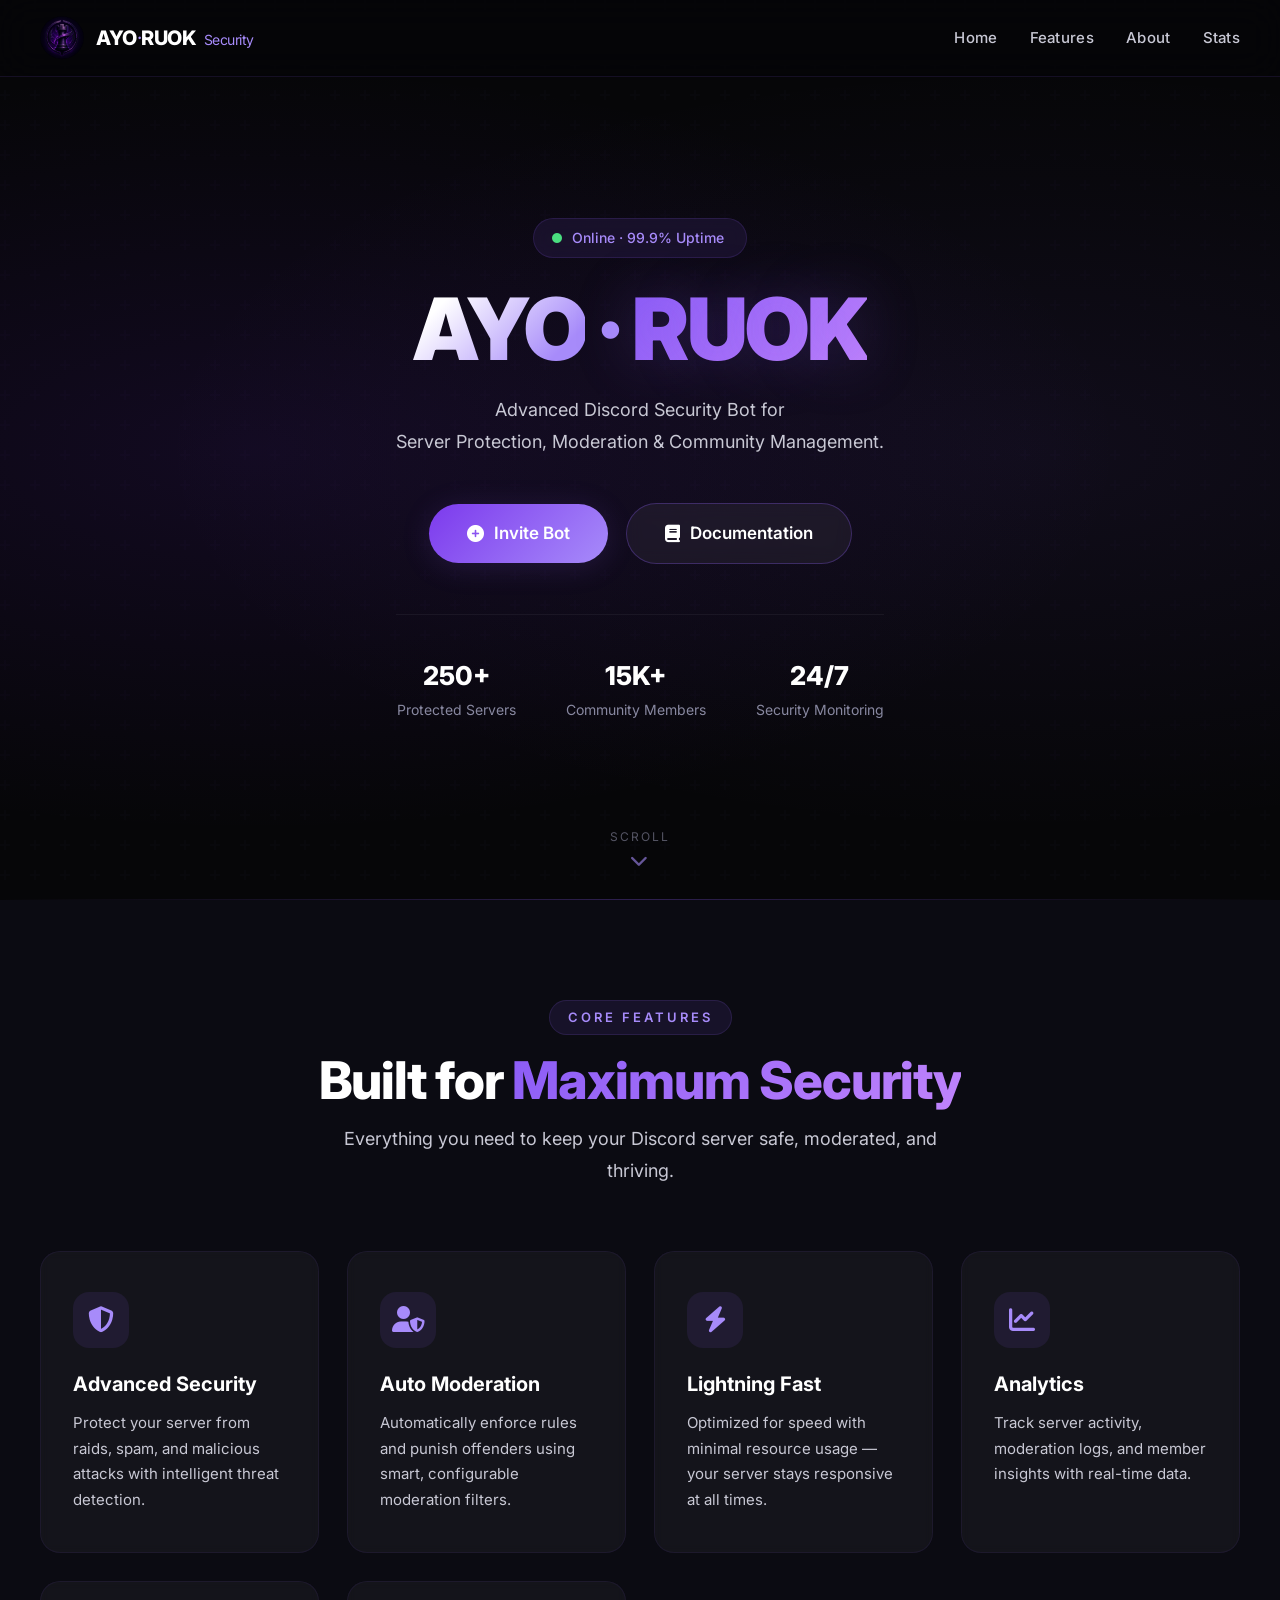
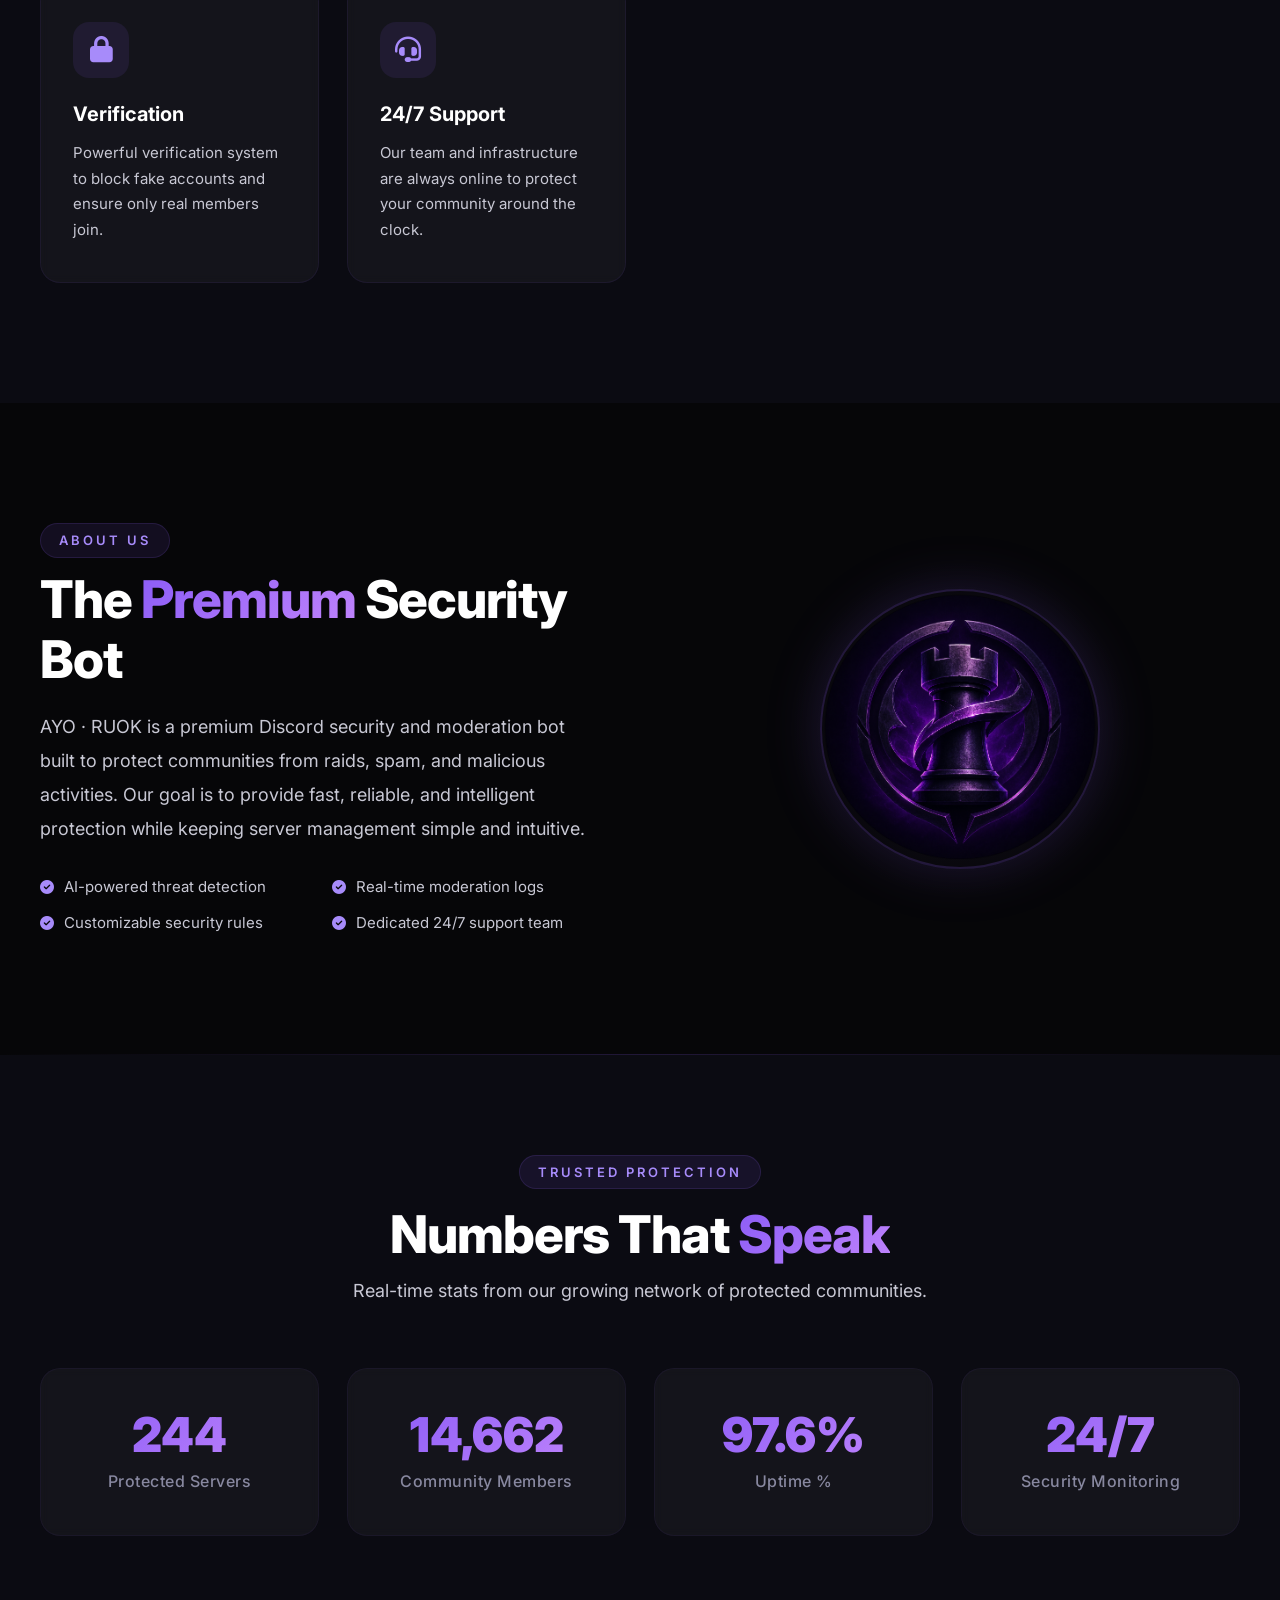
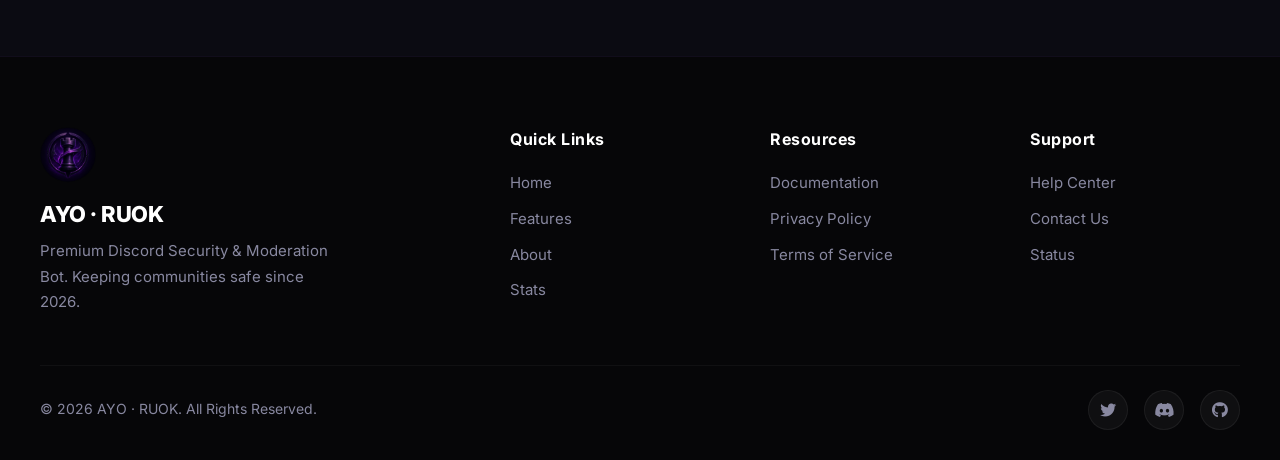
==== commit f8c1b903: "Update index.html" ====
--- a/index.html
+++ b/index.html
@@ -7,16 +7,1055 @@
     <title>AYO - RUOK | Security</title>
     <meta name="description" content="Official AYO - RUOK Security Discord Bot">
 
-    <!-- Google Fonts -->
     <link rel="preconnect" href="https://fonts.googleapis.com">
     <link rel="preconnect" href="https://fonts.gstatic.com" crossorigin>
     <link href="https://fonts.googleapis.com/css2?family=Inter:opsz,wght@14..32,300;14..32,400;14..32,600;14..32,700;14..32,800;14..32,900&display=swap" rel="stylesheet">
-
-    <!-- Font Awesome Icons -->
     <link rel="stylesheet" href="https://cdnjs.cloudflare.com/ajax/libs/font-awesome/6.7.2/css/all.min.css">
 
-    <!-- ===== LINK TO YOUR EXTERNAL CSS FILE ===== -->
-    <link rel="stylesheet" href="css/style.css">
+    <style>
+        /* ============================================================
+           ALL CSS IS HERE — NO EXTERNAL style.css NEEDED
+           ============================================================ */
+
+        *,
+        *::before,
+        *::after {
+            margin: 0;
+            padding: 0;
+            box-sizing: border-box;
+        }
+
+        :root {
+            --purple-1: #6d28d9;
+            --purple-2: #7c3aed;
+            --purple-3: #8b5cf6;
+            --purple-4: #a78bfa;
+            --purple-5: #c084fc;
+            --purple-glow: rgba(139, 92, 246, 0.45);
+            --purple-glow-soft: rgba(139, 92, 246, 0.15);
+            --bg-primary: #060608;
+            --bg-secondary: #0b0b12;
+            --bg-card: rgba(255, 255, 255, 0.04);
+            --text-white: #ffffff;
+            --text-muted: #c8c8d4;
+            --text-dim: #8888a0;
+            --border-glow: rgba(139, 92, 246, 0.25);
+            --font: 'Inter', -apple-system, BlinkMacSystemFont, 'Segoe UI', Roboto, sans-serif;
+            --radius: 20px;
+            --radius-sm: 12px;
+            --shadow-card: 0 20px 60px rgba(0, 0, 0, 0.6);
+            --transition: 0.4s cubic-bezier(0.25, 0.46, 0.45, 0.94);
+        }
+
+        html {
+            scroll-behavior: smooth;
+            scrollbar-width: thin;
+            scrollbar-color: var(--purple-3) var(--bg-primary);
+        }
+
+        ::-webkit-scrollbar {
+            width: 8px;
+        }
+        ::-webkit-scrollbar-track {
+            background: var(--bg-primary);
+        }
+        ::-webkit-scrollbar-thumb {
+            background: var(--purple-3);
+            border-radius: 10px;
+            box-shadow: 0 0 15px var(--purple-glow);
+        }
+        ::-webkit-scrollbar-thumb:hover {
+            background: var(--purple-4);
+        }
+
+        body {
+            font-family: var(--font);
+            background: var(--bg-primary);
+            color: var(--text-white);
+            overflow-x: hidden;
+            line-height: 1.6;
+            -webkit-font-smoothing: antialiased;
+        }
+
+        a {
+            text-decoration: none;
+            color: inherit;
+        }
+        ul {
+            list-style: none;
+        }
+        img {
+            display: block;
+            max-width: 100%;
+        }
+
+        /* ---------- MOUSE GLOW ---------- */
+        #mouse-glow {
+            position: fixed;
+            pointer-events: none;
+            z-index: 9999;
+            width: 520px;
+            height: 520px;
+            border-radius: 50%;
+            background: radial-gradient(circle, rgba(139, 92, 246, 0.10) 0%, transparent 70%);
+            transform: translate(-50%, -50%);
+            transition: opacity 0.2s ease;
+            will-change: transform;
+            opacity: 0;
+        }
+        #mouse-glow.active {
+            opacity: 1;
+        }
+
+        /* ---------- INTRO OVERLAY ---------- */
+        #intro-overlay {
+            position: fixed;
+            inset: 0;
+            z-index: 10000;
+            background: var(--bg-primary);
+            display: flex;
+            align-items: center;
+            justify-content: center;
+            flex-direction: column;
+            gap: 24px;
+            pointer-events: none;
+            transition: opacity 1.2s ease, transform 1.2s ease;
+        }
+        #intro-overlay.hide {
+            opacity: 0;
+            transform: scale(1.05);
+            pointer-events: none;
+        }
+        #intro-overlay .intro-icon {
+            font-size: 72px;
+            color: var(--purple-3);
+            animation: introPulse 1.4s ease-in-out infinite;
+        }
+        #intro-overlay h2 {
+            font-size: 28px;
+            font-weight: 700;
+            letter-spacing: 6px;
+            text-transform: uppercase;
+            color: #fff;
+        }
+        #intro-overlay .intro-bar {
+            width: 160px;
+            height: 3px;
+            background: rgba(255, 255, 255, 0.06);
+            border-radius: 10px;
+            overflow: hidden;
+            margin-top: 6px;
+        }
+        #intro-overlay .intro-bar span {
+            display: block;
+            width: 0%;
+            height: 100%;
+            background: linear-gradient(90deg, var(--purple-2), var(--purple-4));
+            border-radius: 10px;
+            animation: introLoad 1.8s ease-in-out forwards;
+        }
+
+        @keyframes introPulse {
+            0%,
+            100% {
+                transform: scale(1);
+                opacity: 0.7;
+            }
+            50% {
+                transform: scale(1.12);
+                opacity: 1;
+            }
+        }
+        @keyframes introLoad {
+            0% {
+                width: 0%;
+            }
+            100% {
+                width: 100%;
+            }
+        }
+
+        /* ---------- UTILITY ---------- */
+        .container {
+            max-width: 1280px;
+            margin: 0 auto;
+            padding: 0 40px;
+        }
+
+        .section-tag {
+            display: inline-block;
+            font-size: 13px;
+            font-weight: 600;
+            letter-spacing: 3px;
+            text-transform: uppercase;
+            color: var(--purple-4);
+            background: rgba(139, 92, 246, 0.10);
+            padding: 6px 18px;
+            border-radius: 100px;
+            border: 1px solid rgba(139, 92, 246, 0.15);
+            margin-bottom: 16px;
+        }
+
+        .section-title {
+            font-size: clamp(32px, 4.2vw, 52px);
+            font-weight: 800;
+            line-height: 1.15;
+            letter-spacing: -0.02em;
+        }
+        .section-title .highlight {
+            background: linear-gradient(135deg, var(--purple-3), var(--purple-5));
+            -webkit-background-clip: text;
+            -webkit-text-fill-color: transparent;
+            background-clip: text;
+        }
+
+        .section-desc {
+            color: var(--text-muted);
+            font-size: 18px;
+            line-height: 1.8;
+            max-width: 620px;
+        }
+
+        /* ---------- REVEAL ANIMATIONS ---------- */
+        .reveal {
+            opacity: 0;
+            transform: translateY(50px);
+            transition: opacity 0.9s cubic-bezier(0.25, 0.46, 0.45, 0.94), transform 0.9s cubic-bezier(0.25, 0.46, 0.45, 0.94);
+        }
+        .reveal.visible {
+            opacity: 1;
+            transform: translateY(0);
+        }
+        .reveal-left {
+            opacity: 0;
+            transform: translateX(-50px);
+            transition: opacity 0.9s ease, transform 0.9s ease;
+        }
+        .reveal-left.visible {
+            opacity: 1;
+            transform: translateX(0);
+        }
+        .reveal-right {
+            opacity: 0;
+            transform: translateX(50px);
+            transition: opacity 0.9s ease, transform 0.9s ease;
+        }
+        .reveal-right.visible {
+            opacity: 1;
+            transform: translateX(0);
+        }
+        .reveal-scale {
+            opacity: 0;
+            transform: scale(0.92);
+            transition: opacity 0.9s ease, transform 0.9s ease;
+        }
+        .reveal-scale.visible {
+            opacity: 1;
+            transform: scale(1);
+        }
+
+        /* ---------- NAVBAR ---------- */
+        .navbar {
+            position: fixed;
+            top: 0;
+            left: 0;
+            right: 0;
+            z-index: 1000;
+            padding: 16px 40px;
+            display: flex;
+            align-items: center;
+            justify-content: space-between;
+            background: rgba(6, 6, 8, 0.65);
+            backdrop-filter: blur(18px);
+            -webkit-backdrop-filter: blur(18px);
+            border-bottom: 1px solid rgba(139, 92, 246, 0.12);
+            transition: var(--transition);
+        }
+        .navbar.scrolled {
+            background: rgba(6, 6, 8, 0.88);
+            backdrop-filter: blur(24px);
+            -webkit-backdrop-filter: blur(24px);
+            border-bottom-color: rgba(139, 92, 246, 0.20);
+            box-shadow: 0 10px 40px rgba(0, 0, 0, 0.5);
+        }
+
+        .navbar .logo {
+            display: flex;
+            align-items: center;
+            gap: 12px;
+        }
+        .navbar .logo img {
+            width: 44px;
+            height: 44px;
+            border-radius: 12px;
+            object-fit: cover;
+        }
+        .navbar .logo span {
+            font-size: 20px;
+            font-weight: 800;
+            letter-spacing: -0.5px;
+            color: #fff;
+        }
+        .navbar .logo span small {
+            font-weight: 400;
+            color: var(--purple-4);
+            font-size: 14px;
+            margin-left: 4px;
+        }
+
+        .nav-links {
+            display: flex;
+            align-items: center;
+            gap: 32px;
+        }
+        .nav-links a {
+            font-size: 15px;
+            font-weight: 500;
+            color: var(--text-muted);
+            transition: var(--transition);
+            position: relative;
+            letter-spacing: 0.3px;
+        }
+        .nav-links a::after {
+            content: '';
+            position: absolute;
+            bottom: -4px;
+            left: 0;
+            width: 0%;
+            height: 2px;
+            background: var(--purple-3);
+            border-radius: 10px;
+            transition: var(--transition);
+            box-shadow: 0 0 12px var(--purple-glow);
+        }
+        .nav-links a:hover {
+            color: #fff;
+        }
+        .nav-links a:hover::after {
+            width: 100%;
+        }
+
+        .nav-cta {
+            display: none;
+        }
+        .nav-cta .btn-primary-sm {
+            padding: 10px 24px;
+            font-size: 14px;
+            font-weight: 600;
+            background: linear-gradient(135deg, var(--purple-2), var(--purple-4));
+            border-radius: 100px;
+            color: #fff;
+            transition: var(--transition);
+            box-shadow: 0 0 20px var(--purple-glow-soft);
+        }
+        .nav-cta .btn-primary-sm:hover {
+            transform: translateY(-2px);
+            box-shadow: 0 8px 30px var(--purple-glow);
+        }
+
+        .menu-toggle {
+            display: none;
+            flex-direction: column;
+            gap: 5px;
+            cursor: pointer;
+            padding: 4px;
+            background: transparent;
+            border: none;
+        }
+        .menu-toggle span {
+            display: block;
+            width: 26px;
+            height: 2.5px;
+            background: #fff;
+            border-radius: 10px;
+            transition: var(--transition);
+        }
+        .menu-toggle.active span:nth-child(1) {
+            transform: rotate(45deg) translate(5px, 5px);
+        }
+        .menu-toggle.active span:nth-child(2) {
+            opacity: 0;
+        }
+        .menu-toggle.active span:nth-child(3) {
+            transform: rotate(-45deg) translate(5px, -5px);
+        }
+
+        /* ---------- HERO ---------- */
+        #hero {
+            min-height: 100vh;
+            display: flex;
+            align-items: center;
+            justify-content: center;
+            text-align: center;
+            padding: 120px 40px 80px;
+            position: relative;
+            background:
+                radial-gradient(ellipse at 20% 50%, rgba(109, 40, 217, 0.12) 0%, transparent 60%),
+                radial-gradient(ellipse at 80% 50%, rgba(139, 92, 246, 0.08) 0%, transparent 60%),
+                var(--bg-primary);
+            overflow: hidden;
+        }
+        #hero::before {
+            content: '';
+            position: absolute;
+            inset: 0;
+            background: url("data:image/svg+xml,%3Csvg width='60' height='60' viewBox='0 0 60 60' xmlns='http://www.w3.org/2000/svg'%3E%3Cg fill='none' fill-rule='evenodd'%3E%3Cg fill='%238b5cf6' fill-opacity='0.04'%3E%3Cpath d='M36 34v-4h-2v4h-4v2h4v4h2v-4h4v-2h-4zm0-30V0h-2v4h-4v2h4v4h2V6h4V4h-4zM6 34v-4H4v4H0v2h4v4h2v-4h4v-2H6zM6 4V0H4v4H0v2h4v4h2V6h4V4H6z'/%3E%3C/g%3E%3C/g%3E%3C/svg%3E");
+            opacity: 0.4;
+        }
+
+        .hero-content {
+            position: relative;
+            z-index: 2;
+            max-width: 880px;
+        }
+
+        .hero-badge {
+            display: inline-flex;
+            align-items: center;
+            gap: 10px;
+            background: rgba(139, 92, 246, 0.10);
+            border: 1px solid rgba(139, 92, 246, 0.15);
+            padding: 8px 22px 8px 18px;
+            border-radius: 100px;
+            font-size: 14px;
+            font-weight: 500;
+            color: var(--purple-4);
+            margin-bottom: 28px;
+            backdrop-filter: blur(8px);
+        }
+        .hero-badge i {
+            font-size: 12px;
+            color: #4ade80;
+        }
+
+        .hero-content h1 {
+            font-size: clamp(44px, 7vw, 86px);
+            font-weight: 900;
+            line-height: 1.02;
+            letter-spacing: -0.03em;
+            margin-bottom: 20px;
+        }
+        .hero-content h1 .gradient-text {
+            background: linear-gradient(135deg, #ffffff 20%, var(--purple-4) 80%);
+            -webkit-background-clip: text;
+            -webkit-text-fill-color: transparent;
+            background-clip: text;
+        }
+        .hero-content h1 .glow-text {
+            background: linear-gradient(135deg, var(--purple-3), var(--purple-5));
+            -webkit-background-clip: text;
+            -webkit-text-fill-color: transparent;
+            background-clip: text;
+            text-shadow: 0 0 60px rgba(139, 92, 246, 0.25);
+        }
+
+        .hero-content p {
+            font-size: clamp(18px, 1.4vw, 24px);
+            color: var(--text-muted);
+            line-height: 1.8;
+            max-width: 660px;
+            margin: 0 auto 44px;
+        }
+
+        .hero-buttons {
+            display: flex;
+            flex-wrap: wrap;
+            align-items: center;
+            justify-content: center;
+            gap: 18px;
+        }
+
+        .btn-primary,
+        .btn-secondary {
+            display: inline-flex;
+            align-items: center;
+            gap: 10px;
+            padding: 16px 38px;
+            border-radius: 100px;
+            font-size: 17px;
+            font-weight: 600;
+            transition: var(--transition);
+            cursor: pointer;
+            border: none;
+            position: relative;
+            overflow: hidden;
+        }
+        .btn-primary {
+            background: linear-gradient(135deg, var(--purple-2), var(--purple-4));
+            color: #fff;
+            box-shadow: 0 4px 30px var(--purple-glow-soft);
+        }
+        .btn-primary::after {
+            content: '';
+            position: absolute;
+            inset: 0;
+            background: linear-gradient(135deg, rgba(255, 255, 255, 0.15), transparent 60%);
+            opacity: 0;
+            transition: var(--transition);
+        }
+        .btn-primary:hover {
+            transform: translateY(-4px) scale(1.02);
+            box-shadow: 0 12px 50px var(--purple-glow);
+        }
+        .btn-primary:hover::after {
+            opacity: 1;
+        }
+
+        .btn-secondary {
+            background: rgba(255, 255, 255, 0.05);
+            color: #fff;
+            border: 1.5px solid rgba(139, 92, 246, 0.30);
+            backdrop-filter: blur(8px);
+        }
+        .btn-secondary:hover {
+            background: rgba(139, 92, 246, 0.12);
+            border-color: var(--purple-3);
+            transform: translateY(-4px);
+            box-shadow: 0 8px 40px rgba(139, 92, 246, 0.15);
+        }
+
+        .hero-stats-mini {
+            display: flex;
+            justify-content: center;
+            gap: 50px;
+            margin-top: 50px;
+            padding-top: 40px;
+            border-top: 1px solid rgba(255, 255, 255, 0.05);
+        }
+        .hero-stats-mini .stat-item {
+            text-align: center;
+        }
+        .hero-stats-mini .stat-item strong {
+            display: block;
+            font-size: 26px;
+            font-weight: 800;
+            color: #fff;
+        }
+        .hero-stats-mini .stat-item span {
+            font-size: 14px;
+            color: var(--text-dim);
+            font-weight: 400;
+        }
+
+        /* ---------- FEATURES ---------- */
+        #features {
+            padding: 100px 0 120px;
+            background: var(--bg-secondary);
+            position: relative;
+        }
+        #features::before {
+            content: '';
+            position: absolute;
+            top: -1px;
+            left: 0;
+            right: 0;
+            height: 1px;
+            background: linear-gradient(90deg, transparent, var(--purple-3), transparent);
+            opacity: 0.3;
+        }
+
+        .features-header {
+            text-align: center;
+            margin-bottom: 64px;
+        }
+        .features-header .section-desc {
+            margin: 12px auto 0;
+        }
+
+        .features-grid {
+            display: grid;
+            grid-template-columns: repeat(auto-fit, minmax(260px, 1fr));
+            gap: 28px;
+        }
+
+        .feature-card {
+            background: var(--bg-card);
+            border: 1px solid rgba(139, 92, 246, 0.08);
+            border-radius: var(--radius);
+            padding: 40px 32px;
+            text-align: left;
+            transition: var(--transition);
+            backdrop-filter: blur(4px);
+            position: relative;
+            overflow: hidden;
+            cursor: default;
+        }
+        .feature-card::before {
+            content: '';
+            position: absolute;
+            top: 0;
+            left: 0;
+            right: 0;
+            height: 2px;
+            background: linear-gradient(90deg, var(--purple-2), var(--purple-4));
+            opacity: 0;
+            transition: var(--transition);
+        }
+        .feature-card:hover {
+            transform: translateY(-10px);
+            border-color: rgba(139, 92, 246, 0.25);
+            box-shadow: 0 20px 60px rgba(0, 0, 0, 0.5), 0 0 40px rgba(139, 92, 246, 0.05);
+            background: rgba(255, 255, 255, 0.06);
+        }
+        .feature-card:hover::before {
+            opacity: 1;
+        }
+
+        .feature-card .icon-wrap {
+            width: 56px;
+            height: 56px;
+            border-radius: 16px;
+            background: rgba(139, 92, 246, 0.10);
+            display: flex;
+            align-items: center;
+            justify-content: center;
+            margin-bottom: 20px;
+            font-size: 26px;
+            color: var(--purple-4);
+            transition: var(--transition);
+        }
+        .feature-card:hover .icon-wrap {
+            background: rgba(139, 92, 246, 0.20);
+            transform: scale(1.05);
+            box-shadow: 0 0 30px rgba(139, 92, 246, 0.15);
+        }
+
+        .feature-card h3 {
+            font-size: 20px;
+            font-weight: 700;
+            margin-bottom: 10px;
+            color: #fff;
+        }
+        .feature-card p {
+            color: var(--text-muted);
+            font-size: 15px;
+            line-height: 1.7;
+        }
+
+        /* ---------- ABOUT ---------- */
+        #about {
+            padding: 120px 0;
+            background: var(--bg-primary);
+        }
+
+        .about-container {
+            display: grid;
+            grid-template-columns: 1fr 1fr;
+            gap: 80px;
+            align-items: center;
+        }
+
+        .about-text .section-tag {
+            margin-bottom: 12px;
+        }
+        .about-text .section-title {
+            margin-bottom: 20px;
+        }
+        .about-text p {
+            color: var(--text-muted);
+            font-size: 18px;
+            line-height: 1.9;
+            margin-bottom: 28px;
+        }
+        .about-text .about-features-list {
+            display: grid;
+            grid-template-columns: 1fr 1fr;
+            gap: 12px 24px;
+        }
+        .about-text .about-features-list li {
+            display: flex;
+            align-items: center;
+            gap: 10px;
+            font-size: 15px;
+            color: var(--text-muted);
+        }
+        .about-text .about-features-list li i {
+            color: var(--purple-4);
+            font-size: 14px;
+        }
+
+        .about-image-wrap {
+            display: flex;
+            justify-content: center;
+            align-items: center;
+            position: relative;
+        }
+        .about-image-wrap .glow-ring {
+            position: absolute;
+            width: 340px;
+            height: 340px;
+            border-radius: 50%;
+            background: radial-gradient(circle, rgba(139, 92, 246, 0.12), transparent 70%);
+            animation: ringPulse 4s ease-in-out infinite;
+        }
+        @keyframes ringPulse {
+            0%,
+            100% {
+                transform: scale(1);
+                opacity: 0.6;
+            }
+            50% {
+                transform: scale(1.08);
+                opacity: 1;
+            }
+        }
+        .about-image-wrap img {
+            width: 280px;
+            height: 280px;
+            border-radius: 50%;
+            object-fit: cover;
+            border: 2px solid rgba(139, 92, 246, 0.20);
+            box-shadow: 0 0 60px rgba(139, 92, 246, 0.15);
+            position: relative;
+            z-index: 2;
+            transition: var(--transition);
+        }
+        .about-image-wrap img:hover {
+            transform: scale(1.03);
+            box-shadow: 0 0 80px rgba(139, 92, 246, 0.30);
+        }
+
+        /* ---------- STATS ---------- */
+        #stats {
+            padding: 100px 0 120px;
+            background: var(--bg-secondary);
+            position: relative;
+        }
+        #stats::before {
+            content: '';
+            position: absolute;
+            top: -1px;
+            left: 0;
+            right: 0;
+            height: 1px;
+            background: linear-gradient(90deg, transparent, var(--purple-3), transparent);
+            opacity: 0.2;
+        }
+
+        .stats-header {
+            text-align: center;
+            margin-bottom: 60px;
+        }
+        .stats-header .section-desc {
+            margin: 10px auto 0;
+        }
+
+        .stats-grid {
+            display: grid;
+            grid-template-columns: repeat(auto-fit, minmax(200px, 1fr));
+            gap: 28px;
+        }
+
+        .stat-card {
+            background: var(--bg-card);
+            border: 1px solid rgba(139, 92, 246, 0.06);
+            border-radius: var(--radius);
+            padding: 40px 28px;
+            text-align: center;
+            transition: var(--transition);
+            backdrop-filter: blur(4px);
+        }
+        .stat-card:hover {
+            transform: translateY(-6px);
+            border-color: rgba(139, 92, 246, 0.20);
+            box-shadow: 0 16px 50px rgba(0, 0, 0, 0.4);
+            background: rgba(255, 255, 255, 0.05);
+        }
+
+        .stat-card .stat-number {
+            font-size: 48px;
+            font-weight: 900;
+            background: linear-gradient(135deg, var(--purple-3), var(--purple-5));
+            -webkit-background-clip: text;
+            -webkit-text-fill-color: transparent;
+            background-clip: text;
+            line-height: 1.1;
+        }
+        .stat-card .stat-label {
+            color: var(--text-dim);
+            font-size: 16px;
+            font-weight: 500;
+            margin-top: 8px;
+            letter-spacing: 0.5px;
+        }
+
+        /* ---------- FOOTER ---------- */
+        #footer {
+            background: var(--bg-primary);
+            border-top: 1px solid rgba(139, 92, 246, 0.08);
+            padding: 70px 0 30px;
+        }
+
+        .footer-grid {
+            display: grid;
+            grid-template-columns: 2fr 1fr 1fr 1fr;
+            gap: 50px;
+            margin-bottom: 50px;
+        }
+
+        .footer-brand img {
+            width: 56px;
+            height: 56px;
+            border-radius: 14px;
+            object-fit: cover;
+            margin-bottom: 14px;
+        }
+        .footer-brand h3 {
+            font-size: 22px;
+            font-weight: 800;
+            letter-spacing: -0.5px;
+            margin-bottom: 6px;
+        }
+        .footer-brand p {
+            color: var(--text-dim);
+            font-size: 15px;
+            max-width: 300px;
+            line-height: 1.7;
+        }
+
+        .footer-col h4 {
+            font-size: 16px;
+            font-weight: 700;
+            color: #fff;
+            margin-bottom: 18px;
+            letter-spacing: 0.5px;
+        }
+        .footer-col ul li {
+            margin-bottom: 10px;
+        }
+        .footer-col ul li a {
+            color: var(--text-dim);
+            font-size: 15px;
+            transition: var(--transition);
+        }
+        .footer-col ul li a:hover {
+            color: var(--purple-4);
+        }
+
+        .footer-bottom {
+            border-top: 1px solid rgba(255, 255, 255, 0.04);
+            padding-top: 24px;
+            display: flex;
+            justify-content: space-between;
+            align-items: center;
+            flex-wrap: wrap;
+            gap: 16px;
+        }
+        .footer-bottom p {
+            color: var(--text-dim);
+            font-size: 14px;
+        }
+        .footer-bottom .social-links {
+            display: flex;
+            gap: 16px;
+        }
+        .footer-bottom .social-links a {
+            width: 40px;
+            height: 40px;
+            border-radius: 50%;
+            background: rgba(255, 255, 255, 0.04);
+            border: 1px solid rgba(255, 255, 255, 0.06);
+            display: flex;
+            align-items: center;
+            justify-content: center;
+            color: var(--text-dim);
+            transition: var(--transition);
+            font-size: 16px;
+        }
+        .footer-bottom .social-links a:hover {
+            background: rgba(139, 92, 246, 0.12);
+            border-color: var(--purple-3);
+            color: var(--purple-4);
+            transform: translateY(-3px);
+        }
+
+        /* ---------- RESPONSIVE ---------- */
+        @media (max-width: 1024px) {
+            .navbar {
+                padding: 14px 24px;
+            }
+            .container {
+                padding: 0 24px;
+            }
+            .about-container {
+                grid-template-columns: 1fr;
+                gap: 50px;
+                text-align: center;
+            }
+            .about-text .about-features-list {
+                justify-items: center;
+            }
+            .about-image-wrap .glow-ring {
+                width: 260px;
+                height: 260px;
+            }
+            .about-image-wrap img {
+                width: 220px;
+                height: 220px;
+            }
+            .footer-grid {
+                grid-template-columns: 1fr 1fr;
+                gap: 40px;
+            }
+            .hero-stats-mini {
+                gap: 30px;
+                flex-wrap: wrap;
+            }
+        }
+
+        @media (max-width: 768px) {
+            .nav-links {
+                position: fixed;
+                top: 0;
+                right: -100%;
+                width: 280px;
+                height: 100vh;
+                background: rgba(6, 6, 8, 0.96);
+                backdrop-filter: blur(30px);
+                -webkit-backdrop-filter: blur(30px);
+                flex-direction: column;
+                padding: 80px 32px 40px;
+                gap: 24px;
+                transition: var(--transition);
+                border-left: 1px solid rgba(139, 92, 246, 0.10);
+                align-items: flex-start;
+            }
+            .nav-links.open {
+                right: 0;
+            }
+            .nav-links a {
+                font-size: 18px;
+            }
+            .menu-toggle {
+                display: flex;
+                z-index: 1001;
+            }
+            .nav-cta {
+                display: block;
+                margin-top: 16px;
+            }
+
+            .navbar .logo span {
+                font-size: 17px;
+            }
+            .navbar .logo span small {
+                font-size: 12px;
+            }
+
+            #hero {
+                padding: 100px 20px 60px;
+            }
+            .hero-content h1 {
+                font-size: 38px;
+            }
+            .hero-content p {
+                font-size: 17px;
+            }
+            .hero-buttons .btn-primary,
+            .hero-buttons .btn-secondary {
+                padding: 14px 28px;
+                font-size: 15px;
+            }
+            .hero-stats-mini {
+                gap: 20px;
+            }
+            .hero-stats-mini .stat-item strong {
+                font-size: 20px;
+            }
+
+            #features {
+                padding: 70px 0 90px;
+            }
+            .features-grid {
+                grid-template-columns: 1fr 1fr;
+            }
+
+            .stats-grid {
+                grid-template-columns: 1fr 1fr;
+            }
+            .stat-card .stat-number {
+                font-size: 36px;
+            }
+
+            .footer-grid {
+                grid-template-columns: 1fr;
+                gap: 30px;
+            }
+            .footer-bottom {
+                flex-direction: column;
+                text-align: center;
+            }
+            .about-text .about-features-list {
+                grid-template-columns: 1fr;
+            }
+        }
+
+        @media (max-width: 480px) {
+            .features-grid {
+                grid-template-columns: 1fr;
+            }
+            .stats-grid {
+                grid-template-columns: 1fr 1fr;
+                gap: 16px;
+            }
+            .stat-card {
+                padding: 28px 16px;
+            }
+            .stat-card .stat-number {
+                font-size: 30px;
+            }
+            .hero-stats-mini {
+                flex-direction: column;
+                gap: 12px;
+                padding-top: 24px;
+            }
+            .hero-badge {
+                font-size: 12px;
+                padding: 6px 16px;
+            }
+            .navbar {
+                padding: 12px 16px;
+            }
+            .container {
+                padding: 0 16px;
+            }
+            .section-title {
+                font-size: 28px;
+            }
+        }
+
+        /* ---------- SCROLL INDICATOR (hero) ---------- */
+        .scroll-indicator {
+            position: absolute;
+            bottom: 30px;
+            left: 50%;
+            transform: translateX(-50%);
+            z-index: 2;
+            display: flex;
+            flex-direction: column;
+            align-items: center;
+            gap: 6px;
+            color: var(--text-dim);
+            font-size: 12px;
+            letter-spacing: 2px;
+            text-transform: uppercase;
+            animation: bounceDown 2.4s ease-in-out infinite;
+            opacity: 0.6;
+        }
+        .scroll-indicator i {
+            font-size: 18px;
+            color: var(--purple-4);
+        }
+        @keyframes bounceDown {
+            0%,
+            100% {
+                transform: translateX(-50%) translateY(0);
+            }
+            50% {
+                transform: translateX(-50%) translateY(8px);
+            }
+        }
+    </style>
 </head>
 
 <body>
@@ -246,8 +1285,175 @@
 
     </main>
 
-    <!-- ===== LINK TO YOUR EXTERNAL JAVASCRIPT FILE ===== -->
-    <script src="js/script.js"></script>
+    <!-- ===== ALL JAVASCRIPT IS HERE — NO EXTERNAL script.js NEEDED ===== -->
+    <script>
+        /* ============================================================
+           ALL JAVASCRIPT IS HERE
+           ============================================================ */
+
+        (function() {
+            'use strict';
+
+            // ---------- INTRO OVERLAY ----------
+            const overlay = document.getElementById('intro-overlay');
+            if (overlay) {
+                setTimeout(() => {
+                    overlay.classList.add('hide');
+                    setTimeout(() => {
+                        overlay.style.display = 'none';
+                    }, 1200);
+                }, 2200);
+            }
+
+            // ---------- MOUSE GLOW ----------
+            const glow = document.getElementById('mouse-glow');
+            let glowActive = false;
+
+            document.addEventListener('mousemove', (e) => {
+                if (!glowActive) {
+                    glow.classList.add('active');
+                    glowActive = true;
+                }
+                const x = e.clientX;
+                const y = e.clientY;
+                glow.style.left = x + 'px';
+                glow.style.top = y + 'px';
+            });
+
+            document.addEventListener('mouseleave', () => {
+                glow.classList.remove('active');
+                glowActive = false;
+            });
+
+            // ---------- NAVBAR SCROLL EFFECT ----------
+            const navbar = document.getElementById('navbar');
+            let lastScroll = 0;
+
+            window.addEventListener('scroll', () => {
+                const currentScroll = window.pageYOffset || document.documentElement.scrollTop;
+                if (currentScroll > 30) {
+                    navbar.classList.add('scrolled');
+                } else {
+                    navbar.classList.remove('scrolled');
+                }
+                lastScroll = currentScroll;
+            });
+
+            // ---------- MOBILE MENU ----------
+            const toggle = document.getElementById('menuToggle');
+            const navLinks = document.getElementById('navLinks');
+
+            if (toggle && navLinks) {
+                toggle.addEventListener('click', () => {
+                    toggle.classList.toggle('active');
+                    navLinks.classList.toggle('open');
+                });
+
+                navLinks.querySelectorAll('a').forEach(link => {
+                    link.addEventListener('click', () => {
+                        toggle.classList.remove('active');
+                        navLinks.classList.remove('open');
+                    });
+                });
+            }
+
+            // ---------- SCROLL REVEAL ----------
+            const revealElements = document.querySelectorAll('.reveal, .reveal-left, .reveal-right, .reveal-scale');
+
+            const revealObserver = new IntersectionObserver((entries) => {
+                entries.forEach(entry => {
+                    if (entry.isIntersecting) {
+                        entry.target.classList.add('visible');
+                    }
+                });
+            }, {
+                threshold: 0.12,
+                rootMargin: '0px 0px -30px 0px'
+            });
+
+            revealElements.forEach(el => revealObserver.observe(el));
+
+            // ---------- ANIMATED COUNTERS ----------
+            const statNumbers = document.querySelectorAll('.stat-number');
+
+            const counterObserver = new IntersectionObserver((entries) => {
+                entries.forEach(entry => {
+                    if (entry.isIntersecting) {
+                        const el = entry.target;
+                        const target = parseInt(el.getAttribute('data-count'), 10);
+                        if (isNaN(target) || target === 0) return;
+                        const duration = 1800;
+                        const startTime = performance.now();
+
+                        function updateCounter(currentTime) {
+                            const elapsed = currentTime - startTime;
+                            const progress = Math.min(elapsed / duration, 1);
+                            const eased = 1 - Math.pow(1 - progress, 3);
+                            const current = Math.round(eased * target);
+                            if (target === 999) {
+                                el.textContent = (current / 10).toFixed(1) + '%';
+                            } else if (target === 247) {
+                                el.textContent = '24/7';
+                            } else {
+                                el.textContent = current.toLocaleString();
+                            }
+                            if (progress < 1) {
+                                requestAnimationFrame(updateCounter);
+                            } else {
+                                if (target === 999) {
+                                    el.textContent = '99.9%';
+                                } else if (target === 247) {
+                                    el.textContent = '24/7';
+                                } else {
+                                    el.textContent = target.toLocaleString();
+                                }
+                            }
+                        }
+                        requestAnimationFrame(updateCounter);
+                        counterObserver.unobserve(el);
+                    }
+                });
+            }, {
+                threshold: 0.25
+            });
+
+            statNumbers.forEach(el => counterObserver.observe(el));
+
+            // ---------- SMOOTH SCROLL ----------
+            document.querySelectorAll('a[href^="#"]').forEach(anchor => {
+                anchor.addEventListener('click', function(e) {
+                    const targetId = this.getAttribute('href');
+                    if (targetId === '#') return;
+                    const targetEl = document.querySelector(targetId);
+                    if (targetEl) {
+                        e.preventDefault();
+                        const offsetTop = targetEl.getBoundingClientRect().top + window.pageYOffset - 80;
+                        window.scrollTo({
+                            top: offsetTop,
+                            behavior: 'smooth'
+                        });
+                    }
+                });
+            });
+
+            // ---------- PARALLAX HERO ----------
+            const hero = document.getElementById('hero');
+            if (hero) {
+                window.addEventListener('scroll', () => {
+                    const scrolled = window.pageYOffset;
+                    const heroContent = hero.querySelector('.hero-content');
+                    if (heroContent && scrolled < window.innerHeight) {
+                        const translate = scrolled * 0.15;
+                        heroContent.style.transform = `translateY(${translate}px)`;
+                        heroContent.style.opacity = 1 - (scrolled / (window.innerHeight * 0.8));
+                    }
+                });
+            }
+
+            console.log('AYO · RUOK | Premium Website Loaded Successfully');
+
+        })();
+    </script>
 
 </body>
 
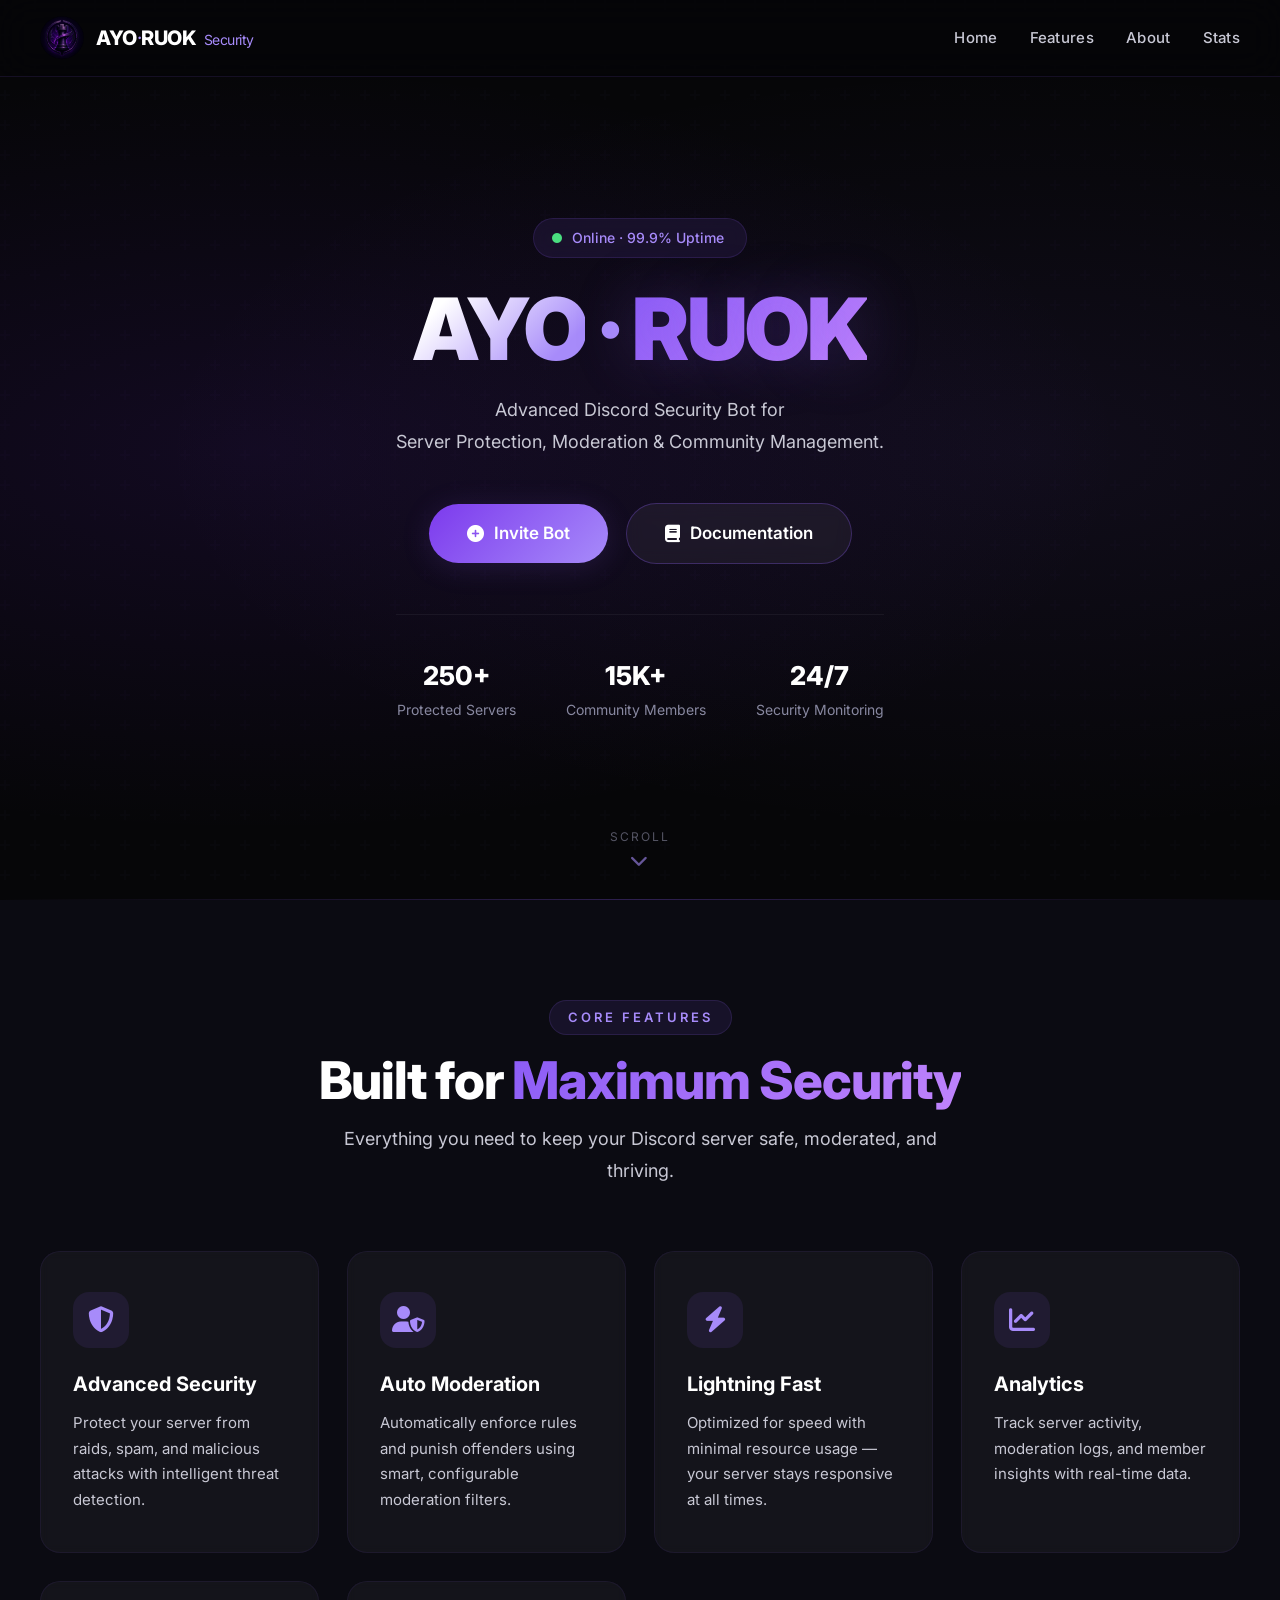
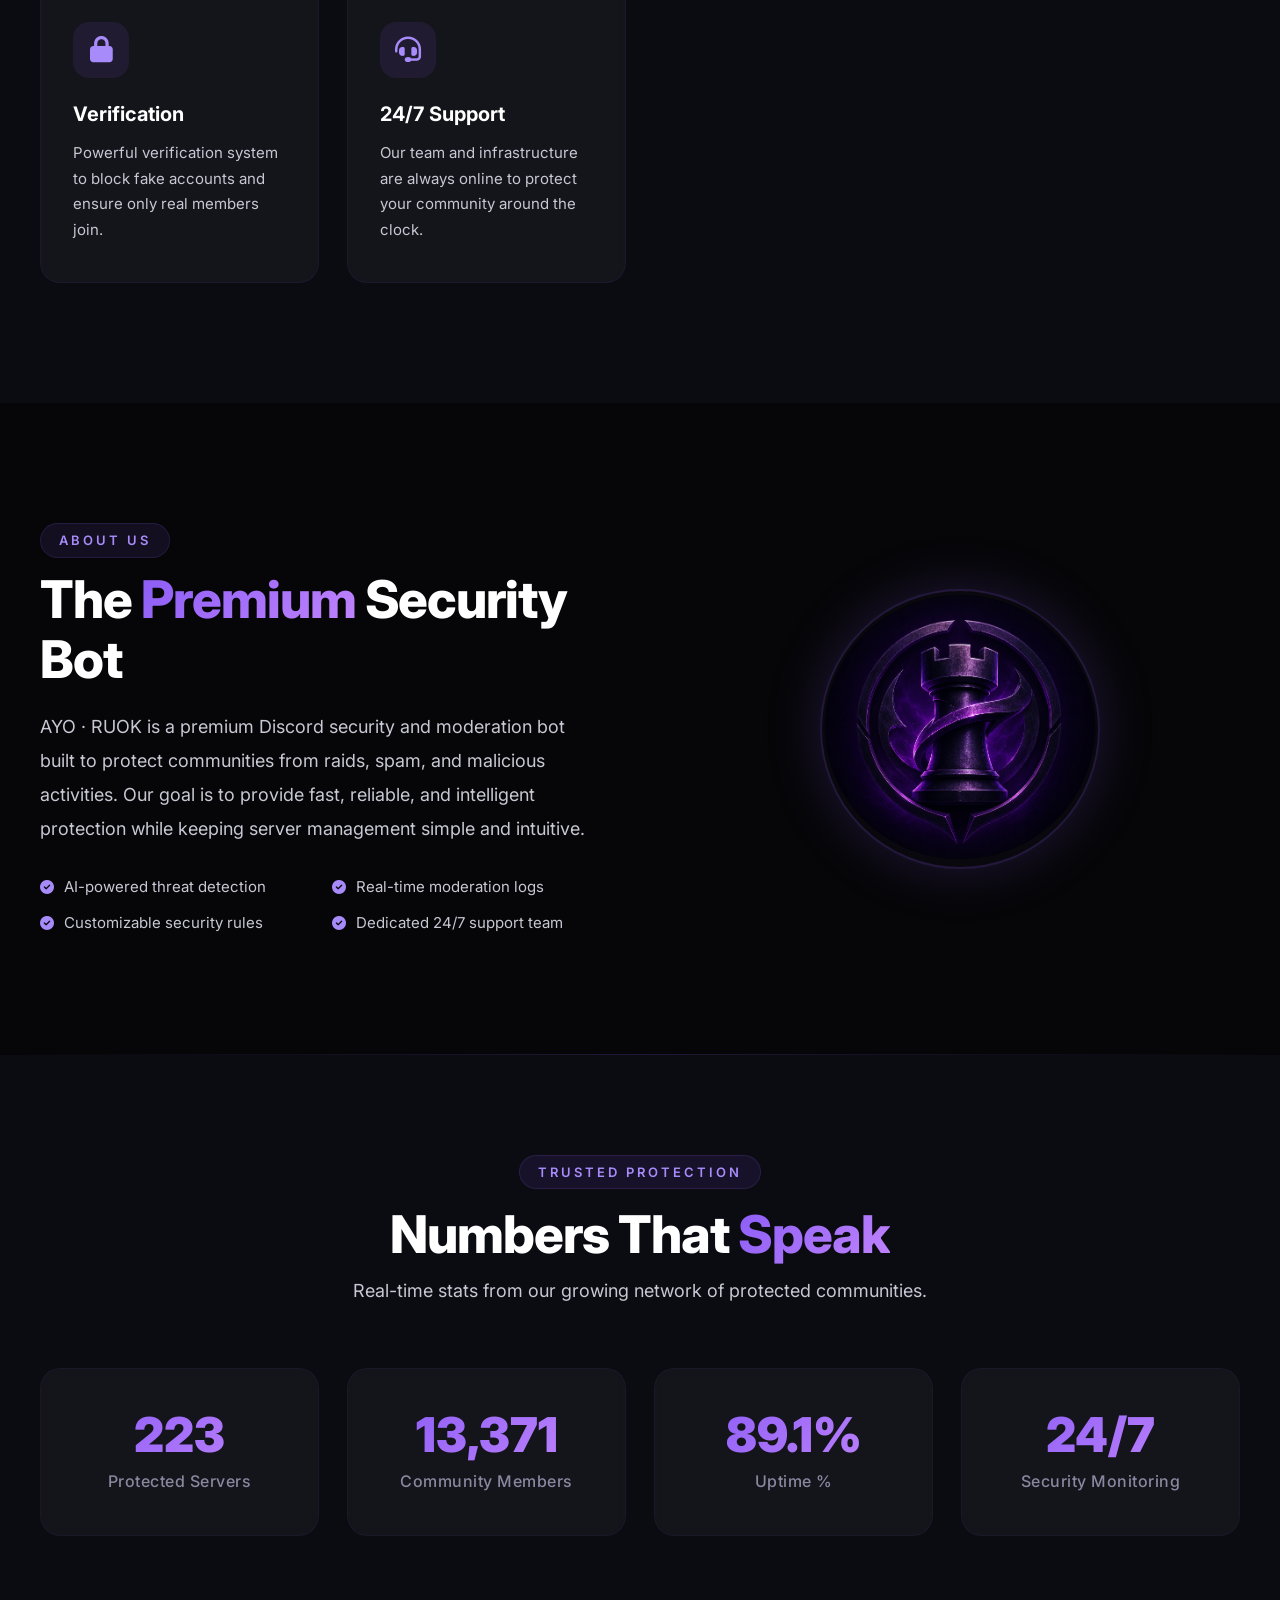
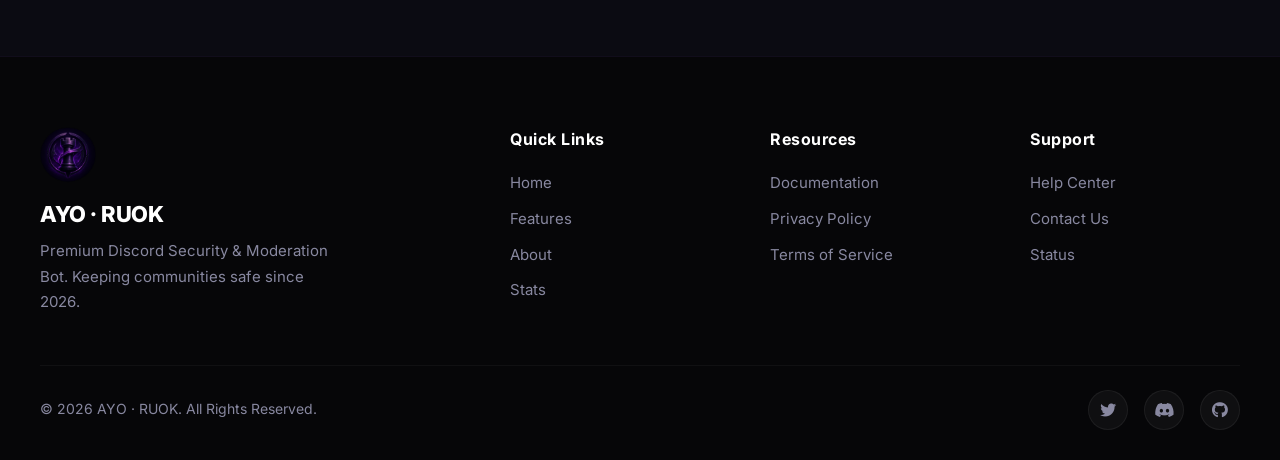
==== commit 479f47bc: "Update index.html" ====
--- a/index.html
+++ b/index.html
@@ -7,16 +7,35 @@
     <title>AYO - RUOK | Security</title>
     <meta name="description" content="Official AYO - RUOK Security Discord Bot">
 
+    <!-- Google Font (Fallback) -->
     <link rel="preconnect" href="https://fonts.googleapis.com">
     <link rel="preconnect" href="https://fonts.gstatic.com" crossorigin>
     <link href="https://fonts.googleapis.com/css2?family=Inter:opsz,wght@14..32,300;14..32,400;14..32,600;14..32,700;14..32,800;14..32,900&display=swap" rel="stylesheet">
+
+    <!-- Font Awesome Icons -->
     <link rel="stylesheet" href="https://cdnjs.cloudflare.com/ajax/libs/font-awesome/6.7.2/css/all.min.css">
 
     <style>
         /* ============================================================
-           ALL CSS IS HERE — NO EXTERNAL style.css NEEDED
+           ALL CSS — உங்க Sinistre Font connect பண்ணப்பட்டது
            ============================================================ */
 
+        /* ===== IMPORT YOUR CUSTOM FONT ===== */
+        @font-face {
+            font-family: "Sinistre";
+            src: url("assets/font/font/Sinistre-Regular.ttf") format("truetype");
+            font-weight: normal;
+            font-style: normal;
+        }
+
+        @font-face {
+            font-family: "Sinistre";
+            src: url("assets/font/font/Sinistre-Bold.ttf") format("truetype");
+            font-weight: bold;
+            font-style: normal;
+        }
+
+        /* ===== RESET & BASE ===== */
         *,
         *::before,
         *::after {
@@ -40,7 +59,8 @@
             --text-muted: #c8c8d4;
             --text-dim: #8888a0;
             --border-glow: rgba(139, 92, 246, 0.25);
-            --font: 'Inter', -apple-system, BlinkMacSystemFont, 'Segoe UI', Roboto, sans-serif;
+            /* Sinistre primary, Inter fallback */
+            --font: "Sinistre", "Inter", -apple-system, BlinkMacSystemFont, "Segoe UI", Roboto, sans-serif;
             --radius: 20px;
             --radius-sm: 12px;
             --shadow-card: 0 20px 60px rgba(0, 0, 0, 0.6);
@@ -89,7 +109,7 @@
             max-width: 100%;
         }
 
-        /* ---------- MOUSE GLOW ---------- */
+        /* ===== MOUSE GLOW ===== */
         #mouse-glow {
             position: fixed;
             pointer-events: none;
@@ -107,7 +127,7 @@
             opacity: 1;
         }
 
-        /* ---------- INTRO OVERLAY ---------- */
+        /* ===== INTRO OVERLAY ===== */
         #intro-overlay {
             position: fixed;
             inset: 0;
@@ -175,7 +195,7 @@
             }
         }
 
-        /* ---------- UTILITY ---------- */
+        /* ===== UTILITY ===== */
         .container {
             max-width: 1280px;
             margin: 0 auto;
@@ -216,7 +236,7 @@
             max-width: 620px;
         }
 
-        /* ---------- REVEAL ANIMATIONS ---------- */
+        /* ===== REVEAL ANIMATIONS ===== */
         .reveal {
             opacity: 0;
             transform: translateY(50px);
@@ -254,7 +274,7 @@
             transform: scale(1);
         }
 
-        /* ---------- NAVBAR ---------- */
+        /* ===== NAVBAR ===== */
         .navbar {
             position: fixed;
             top: 0;
@@ -380,7 +400,7 @@
             transform: rotate(-45deg) translate(5px, -5px);
         }
 
-        /* ---------- HERO ---------- */
+        /* ===== HERO ===== */
         #hero {
             min-height: 100vh;
             display: flex;
@@ -537,7 +557,7 @@
             font-weight: 400;
         }
 
-        /* ---------- FEATURES ---------- */
+        /* ===== FEATURES ===== */
         #features {
             padding: 100px 0 120px;
             background: var(--bg-secondary);
@@ -632,7 +652,7 @@
             line-height: 1.7;
         }
 
-        /* ---------- ABOUT ---------- */
+        /* ===== ABOUT ===== */
         #about {
             padding: 120px 0;
             background: var(--bg-primary);
@@ -715,7 +735,7 @@
             box-shadow: 0 0 80px rgba(139, 92, 246, 0.30);
         }
 
-        /* ---------- STATS ---------- */
+        /* ===== STATS ===== */
         #stats {
             padding: 100px 0 120px;
             background: var(--bg-secondary);
@@ -779,7 +799,7 @@
             letter-spacing: 0.5px;
         }
 
-        /* ---------- FOOTER ---------- */
+        /* ===== FOOTER ===== */
         #footer {
             background: var(--bg-primary);
             border-top: 1px solid rgba(139, 92, 246, 0.08);
@@ -869,7 +889,7 @@
             transform: translateY(-3px);
         }
 
-        /* ---------- RESPONSIVE ---------- */
+        /* ===== RESPONSIVE ===== */
         @media (max-width: 1024px) {
             .navbar {
                 padding: 14px 24px;
@@ -1024,7 +1044,7 @@
             }
         }
 
-        /* ---------- SCROLL INDICATOR (hero) ---------- */
+        /* ===== SCROLL INDICATOR ===== */
         .scroll-indicator {
             position: absolute;
             bottom: 30px;
@@ -1285,16 +1305,12 @@
 
     </main>
 
-    <!-- ===== ALL JAVASCRIPT IS HERE — NO EXTERNAL script.js NEEDED ===== -->
+    <!-- ===== JAVASCRIPT (உள்ளேயே) ===== -->
     <script>
-        /* ============================================================
-           ALL JAVASCRIPT IS HERE
-           ============================================================ */
-
         (function() {
             'use strict';
 
-            // ---------- INTRO OVERLAY ----------
+            // INTRO OVERLAY
             const overlay = document.getElementById('intro-overlay');
             if (overlay) {
                 setTimeout(() => {
@@ -1305,7 +1321,7 @@
                 }, 2200);
             }
 
-            // ---------- MOUSE GLOW ----------
+            // MOUSE GLOW
             const glow = document.getElementById('mouse-glow');
             let glowActive = false;
 
@@ -1325,10 +1341,8 @@
                 glowActive = false;
             });
 
-            // ---------- NAVBAR SCROLL EFFECT ----------
+            // NAVBAR SCROLL
             const navbar = document.getElementById('navbar');
-            let lastScroll = 0;
-
             window.addEventListener('scroll', () => {
                 const currentScroll = window.pageYOffset || document.documentElement.scrollTop;
                 if (currentScroll > 30) {
@@ -1336,10 +1350,9 @@
                 } else {
                     navbar.classList.remove('scrolled');
                 }
-                lastScroll = currentScroll;
             });
 
-            // ---------- MOBILE MENU ----------
+            // MOBILE MENU
             const toggle = document.getElementById('menuToggle');
             const navLinks = document.getElementById('navLinks');
 
@@ -1357,7 +1370,7 @@
                 });
             }
 
-            // ---------- SCROLL REVEAL ----------
+            // SCROLL REVEAL
             const revealElements = document.querySelectorAll('.reveal, .reveal-left, .reveal-right, .reveal-scale');
 
             const revealObserver = new IntersectionObserver((entries) => {
@@ -1373,7 +1386,7 @@
 
             revealElements.forEach(el => revealObserver.observe(el));
 
-            // ---------- ANIMATED COUNTERS ----------
+            // ANIMATED COUNTERS
             const statNumbers = document.querySelectorAll('.stat-number');
 
             const counterObserver = new IntersectionObserver((entries) => {
@@ -1419,7 +1432,7 @@
 
             statNumbers.forEach(el => counterObserver.observe(el));
 
-            // ---------- SMOOTH SCROLL ----------
+            // SMOOTH SCROLL
             document.querySelectorAll('a[href^="#"]').forEach(anchor => {
                 anchor.addEventListener('click', function(e) {
                     const targetId = this.getAttribute('href');
@@ -1436,7 +1449,7 @@
                 });
             });
 
-            // ---------- PARALLAX HERO ----------
+            // PARALLAX HERO
             const hero = document.getElementById('hero');
             if (hero) {
                 window.addEventListener('scroll', () => {
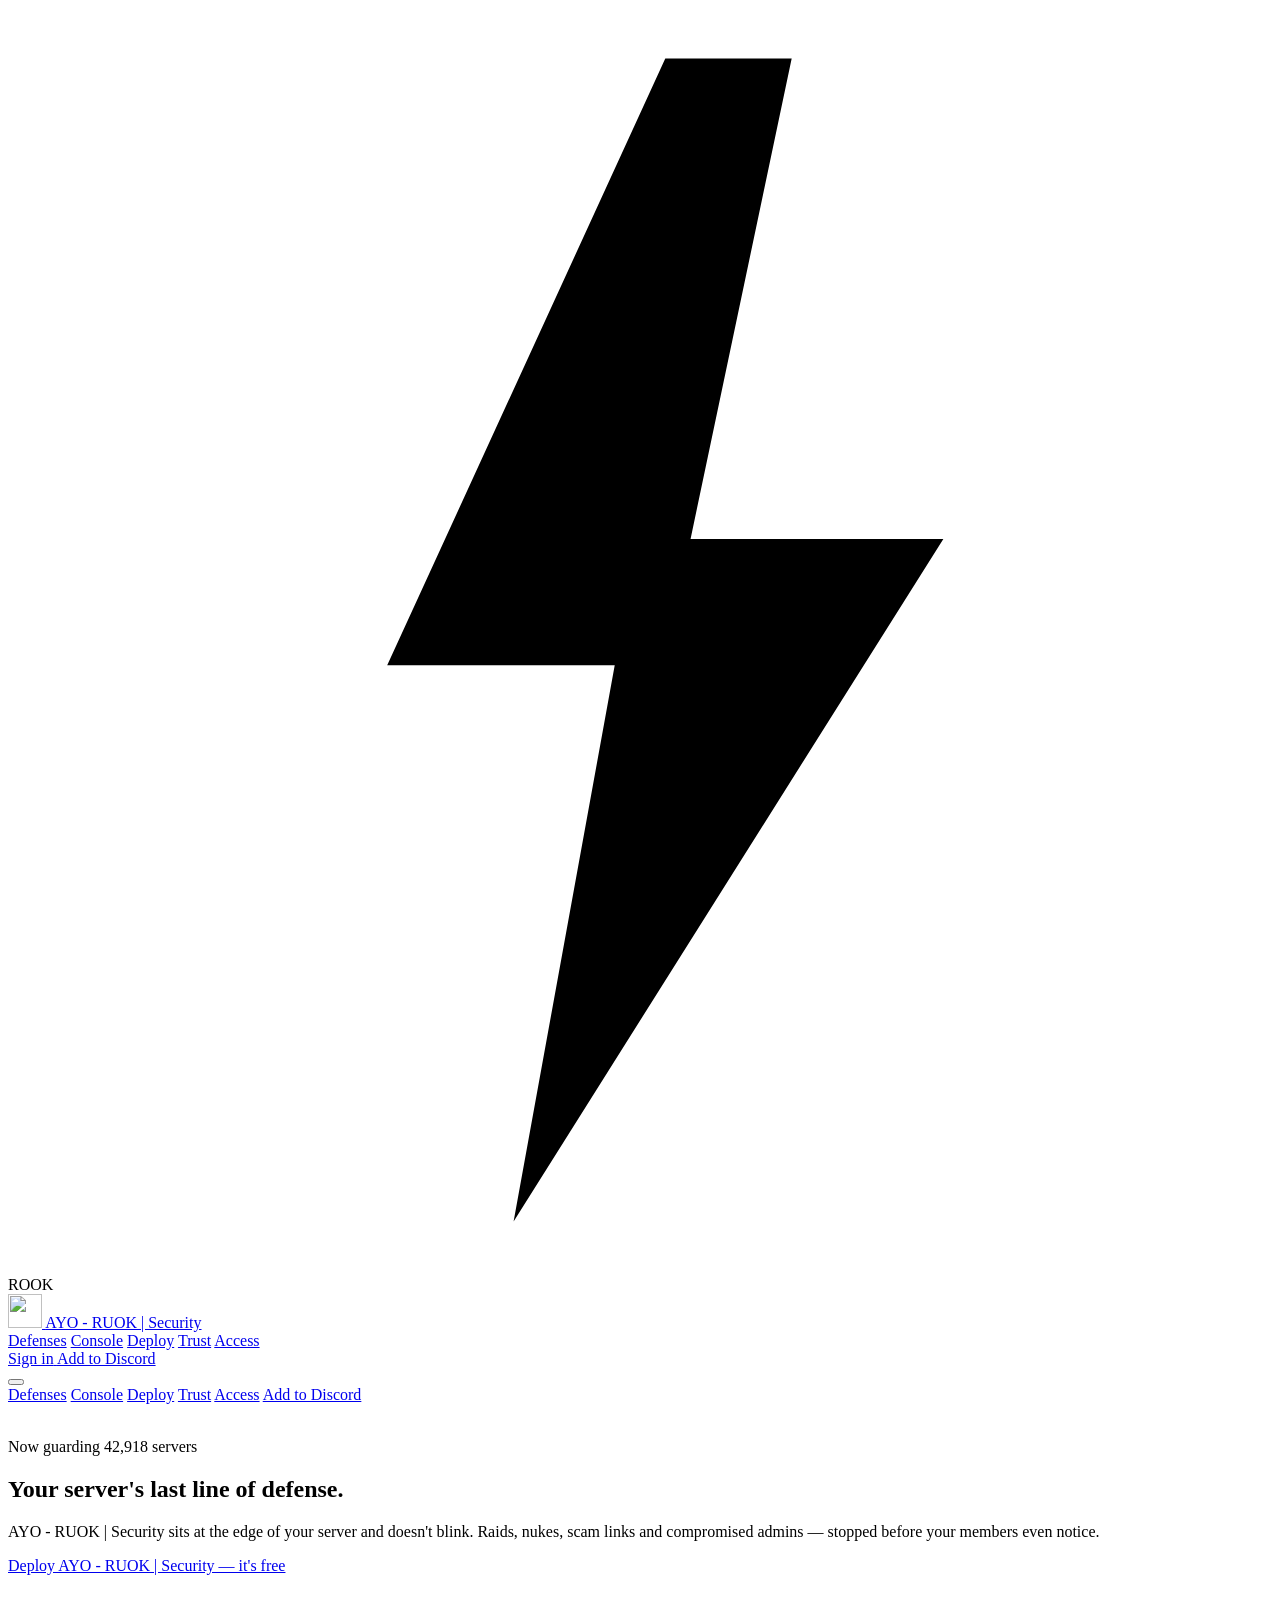
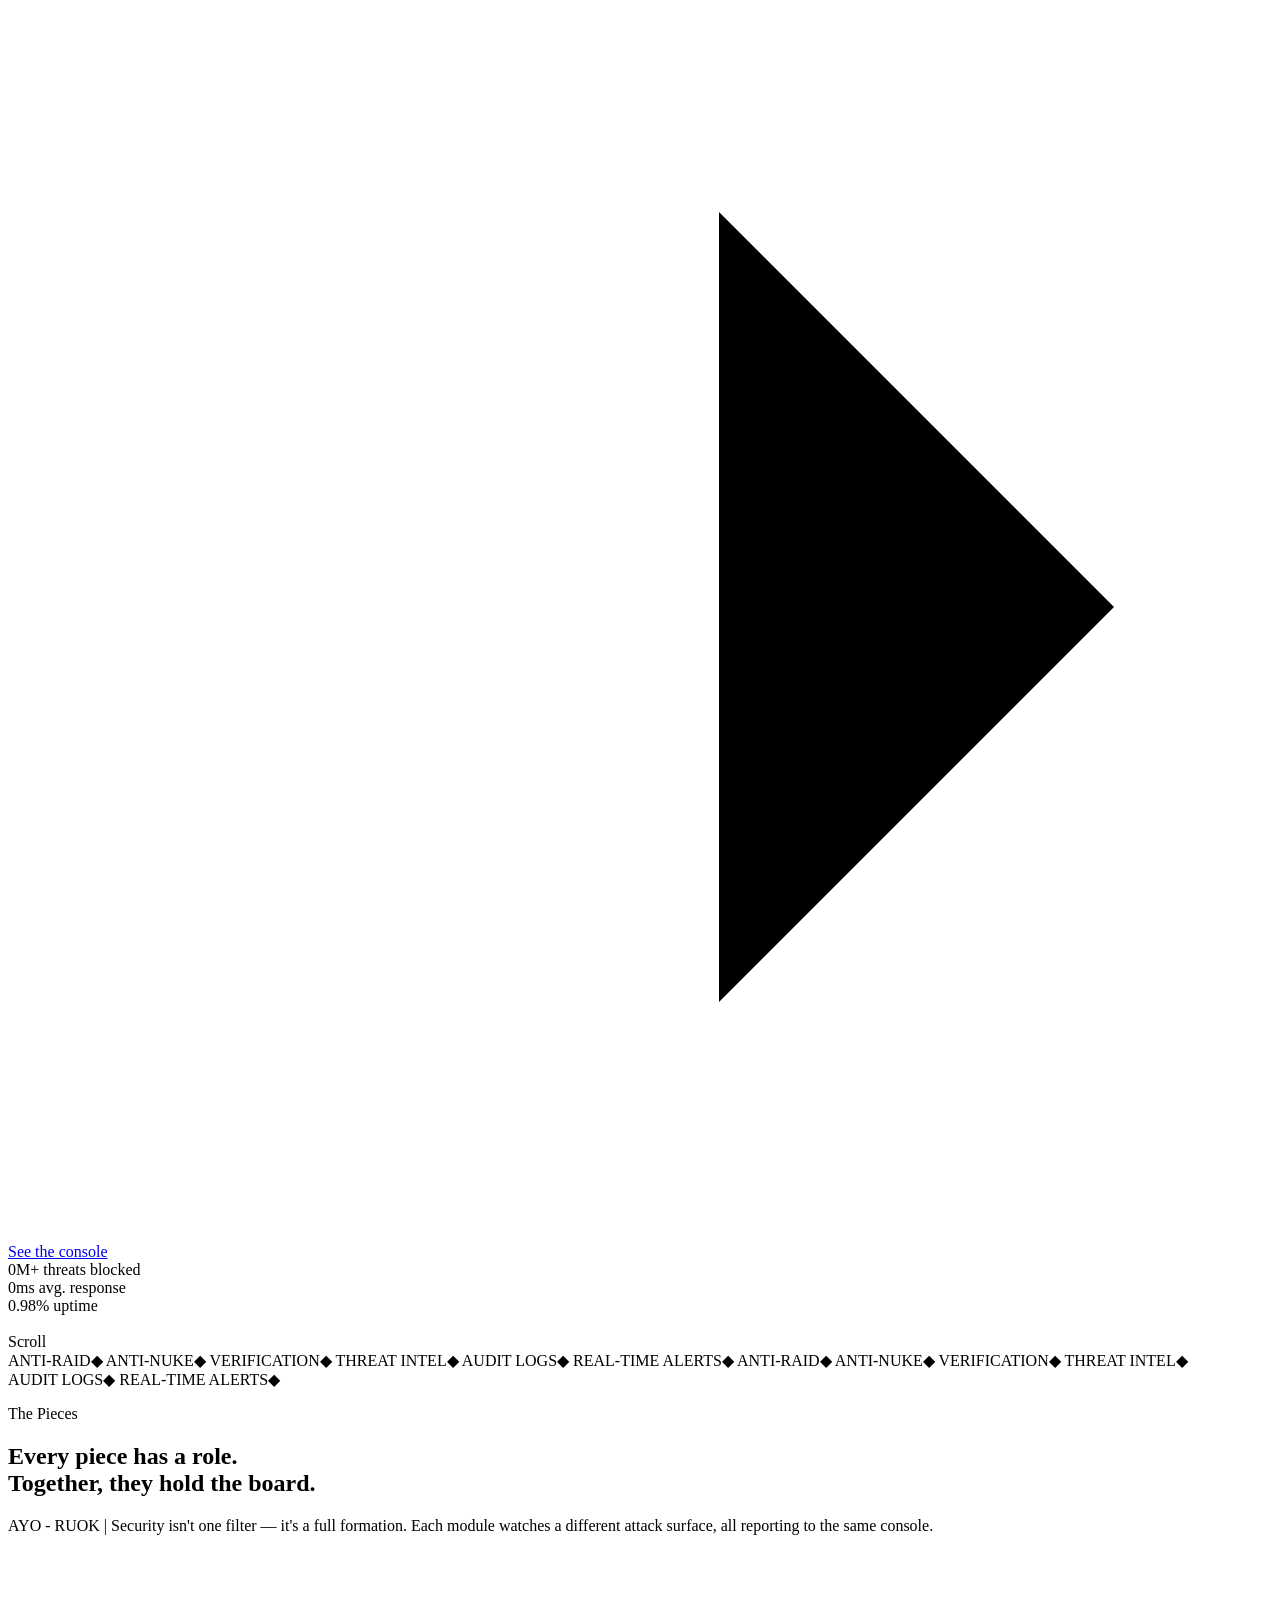
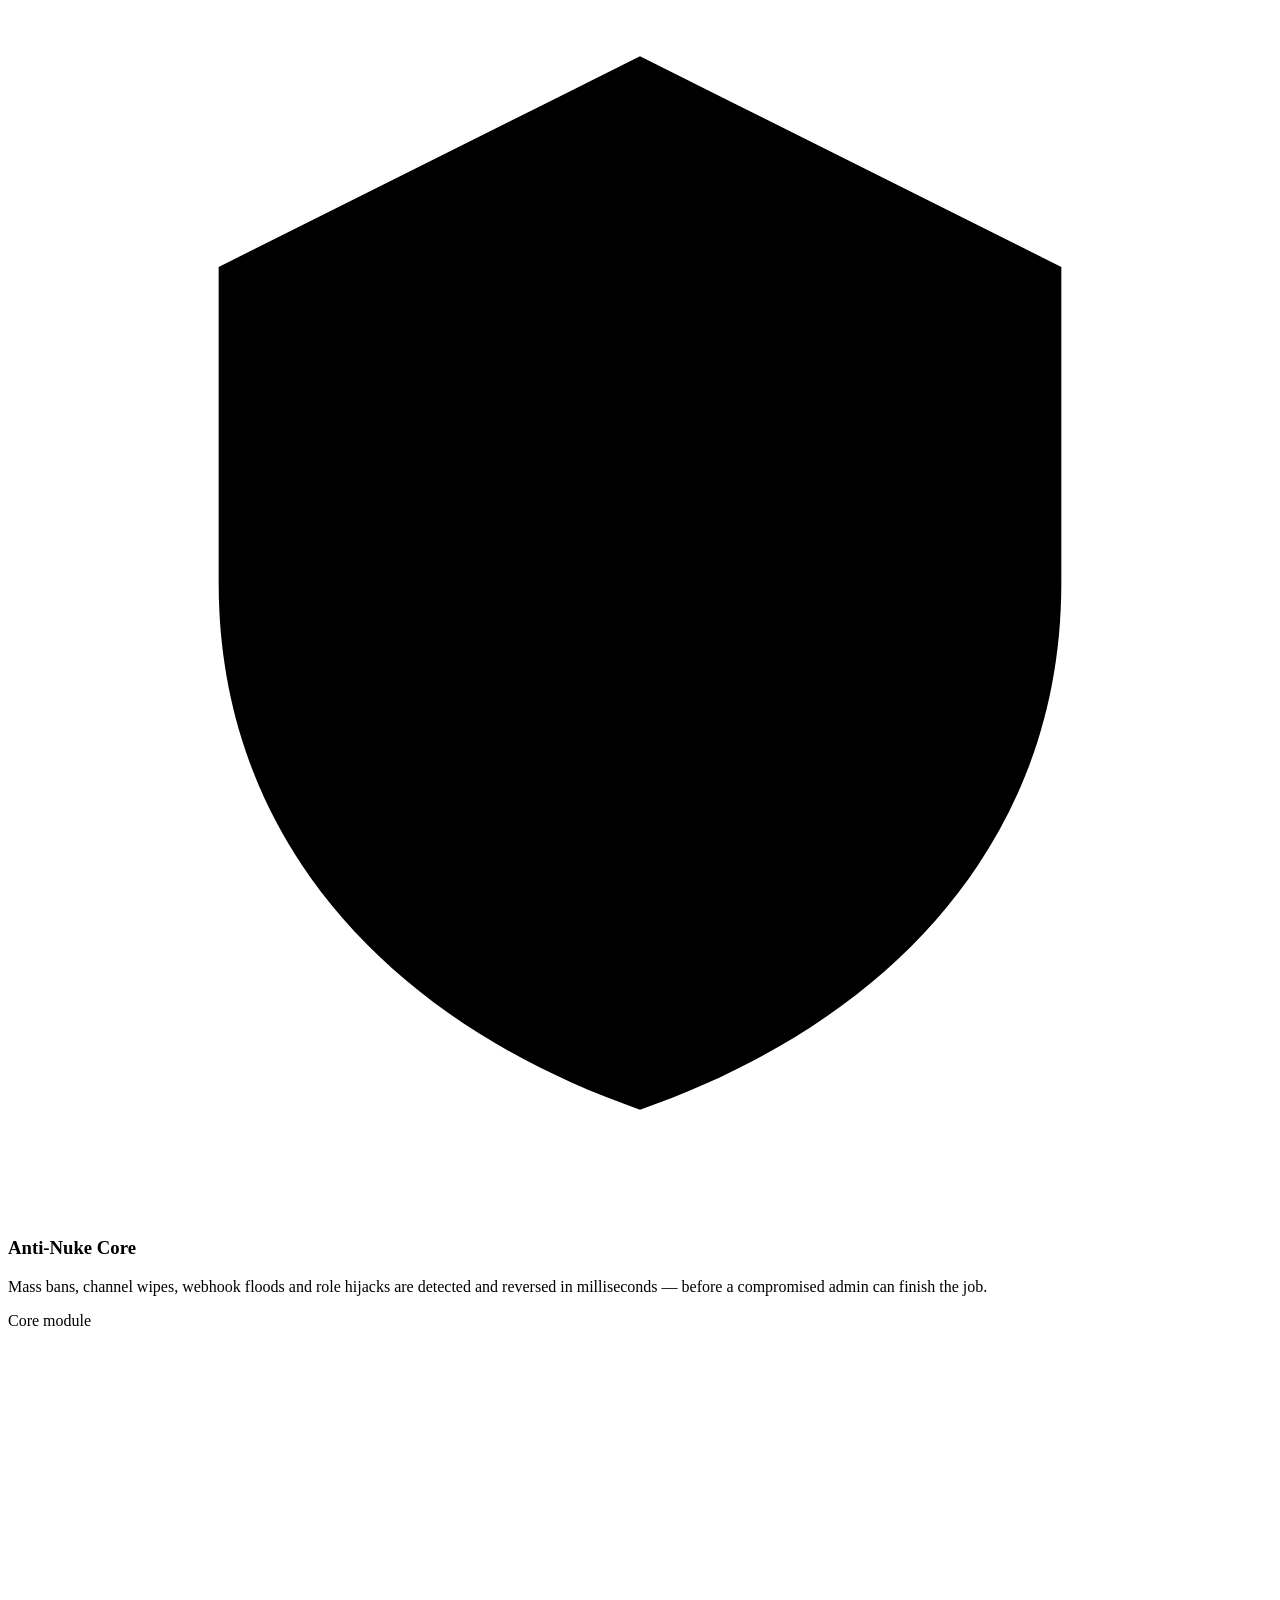
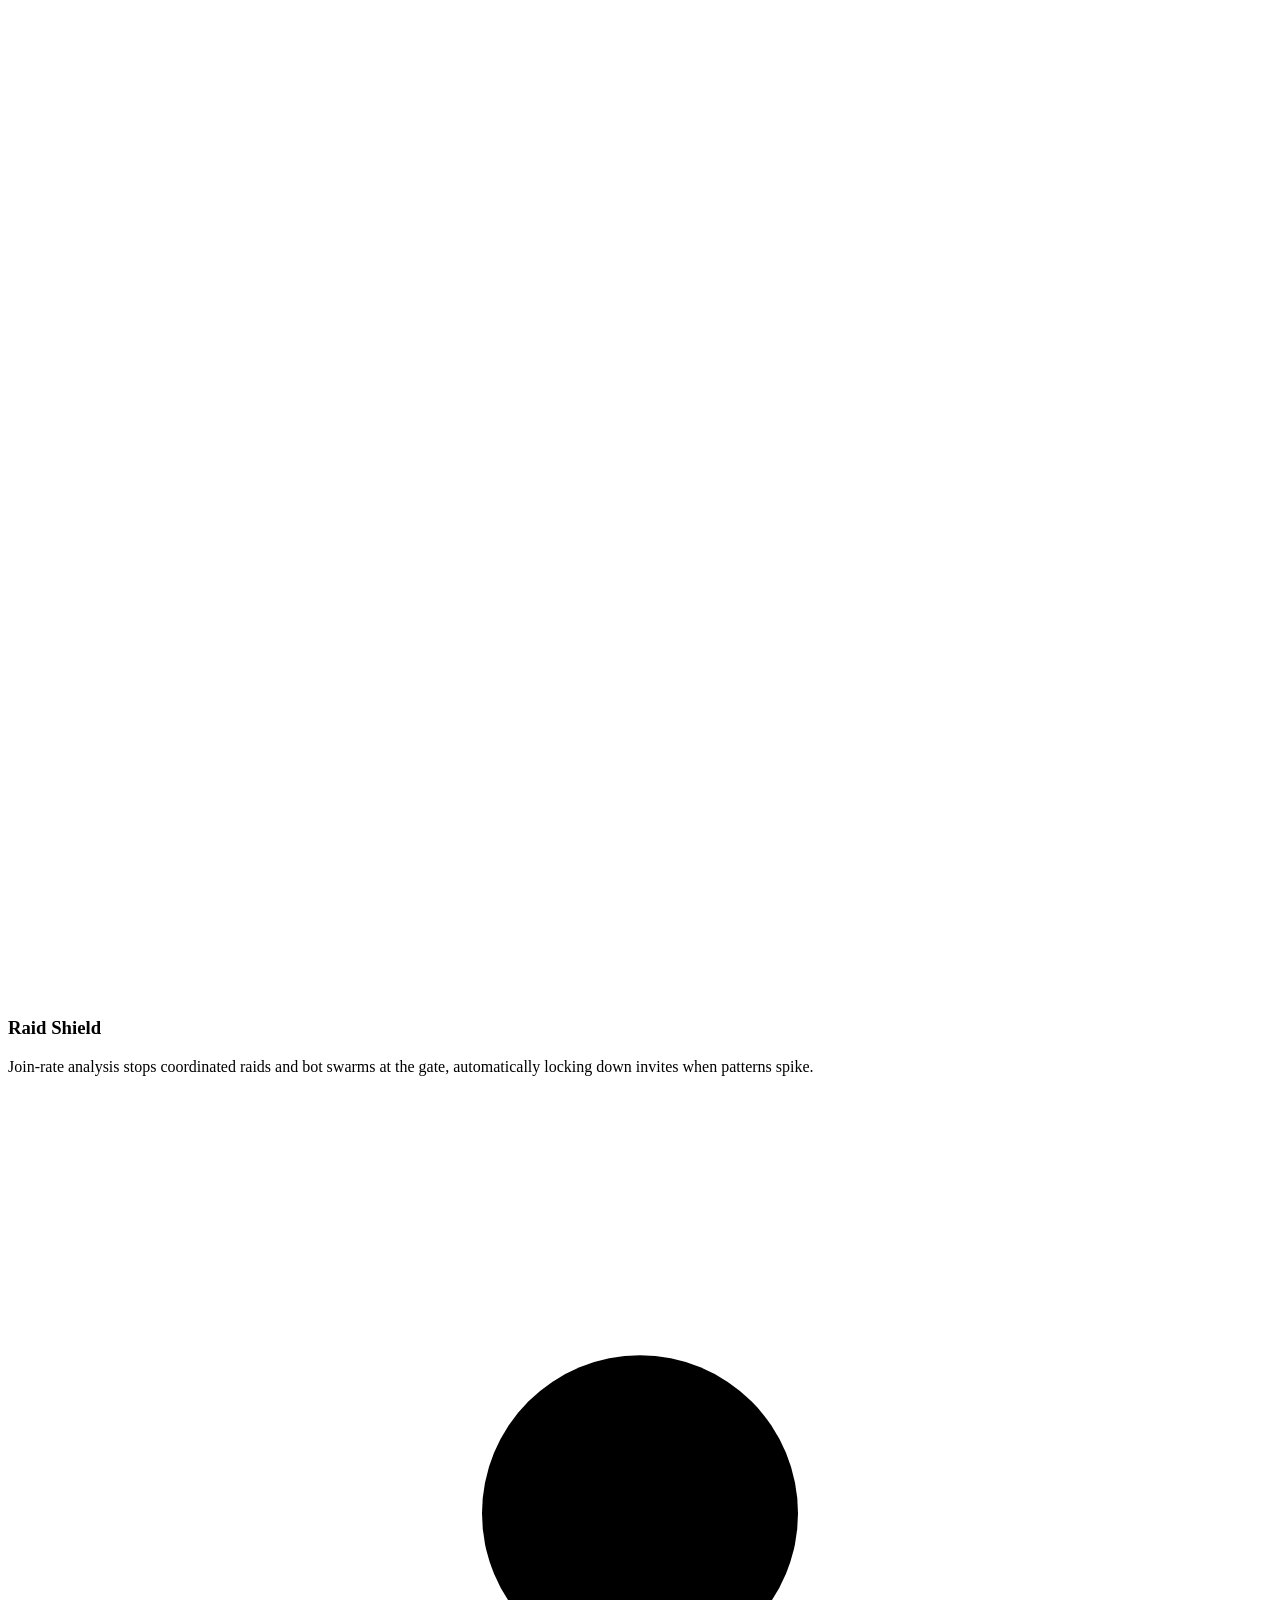
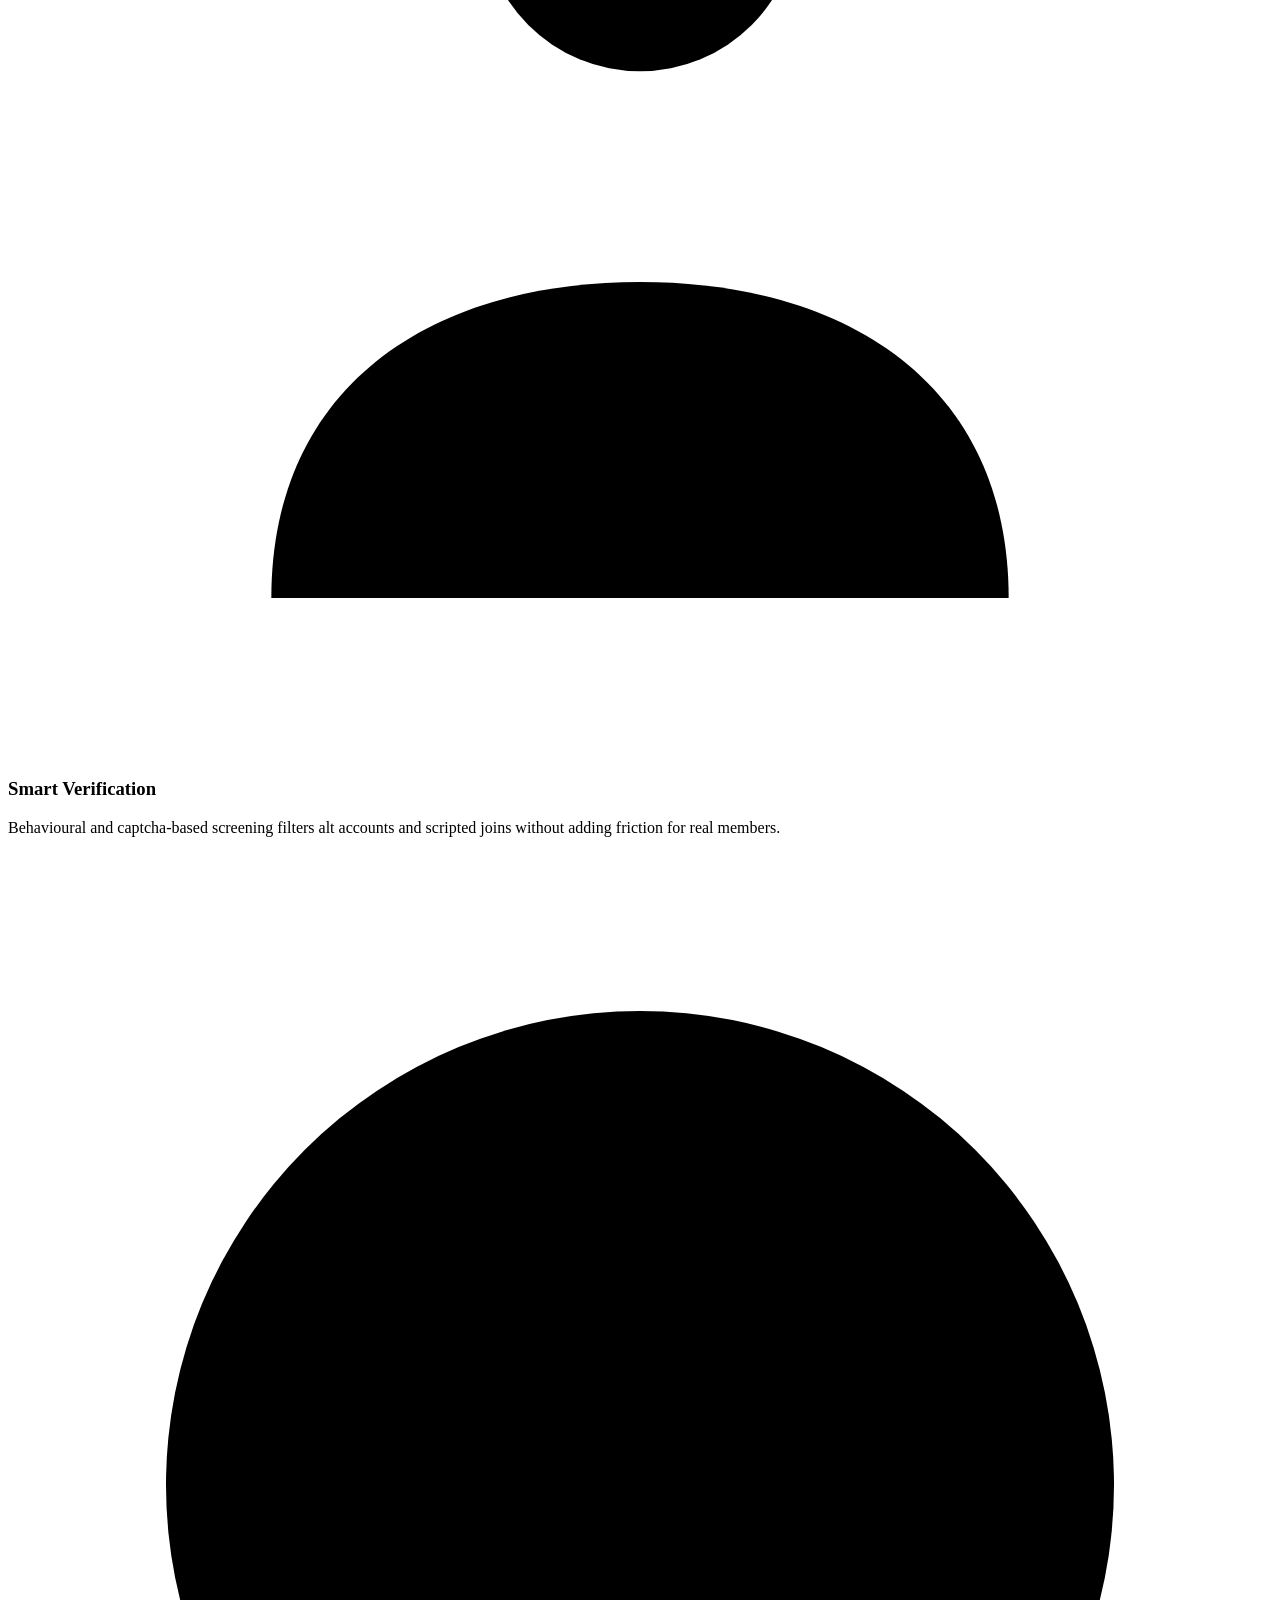
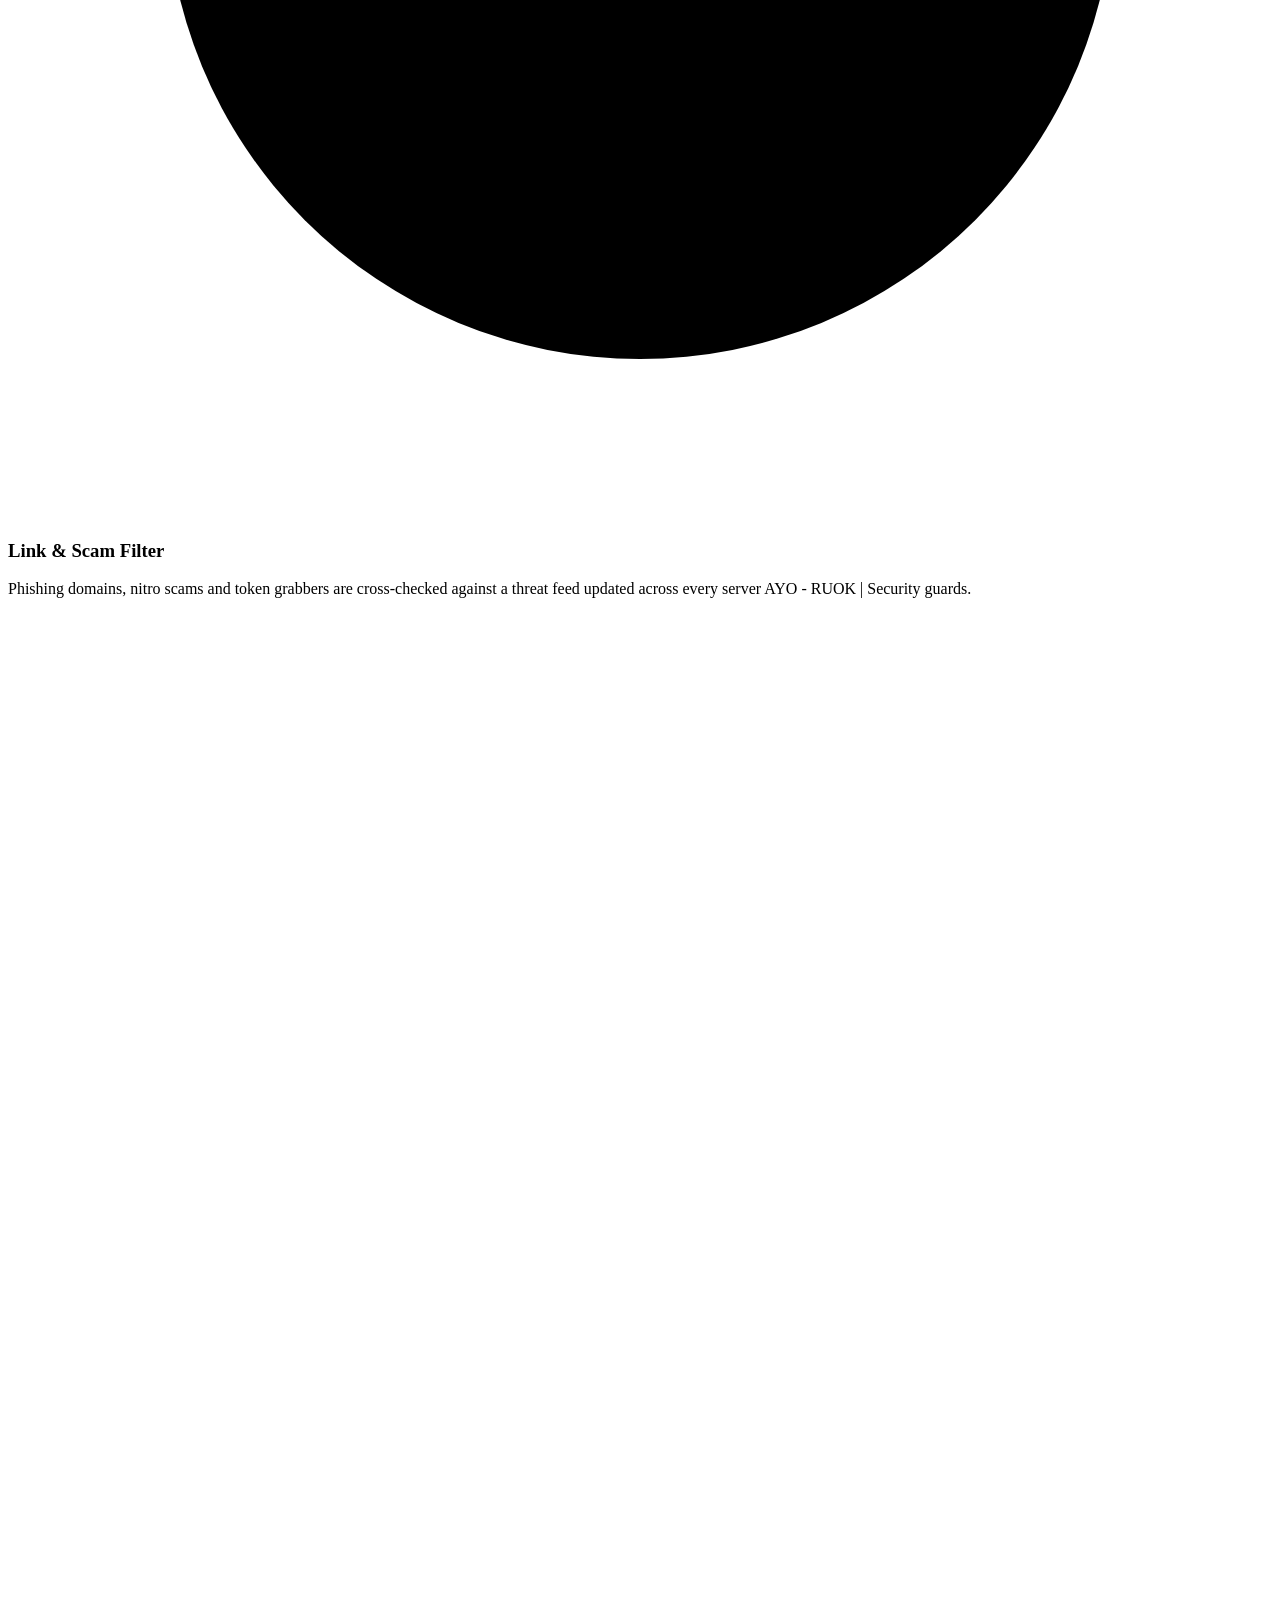
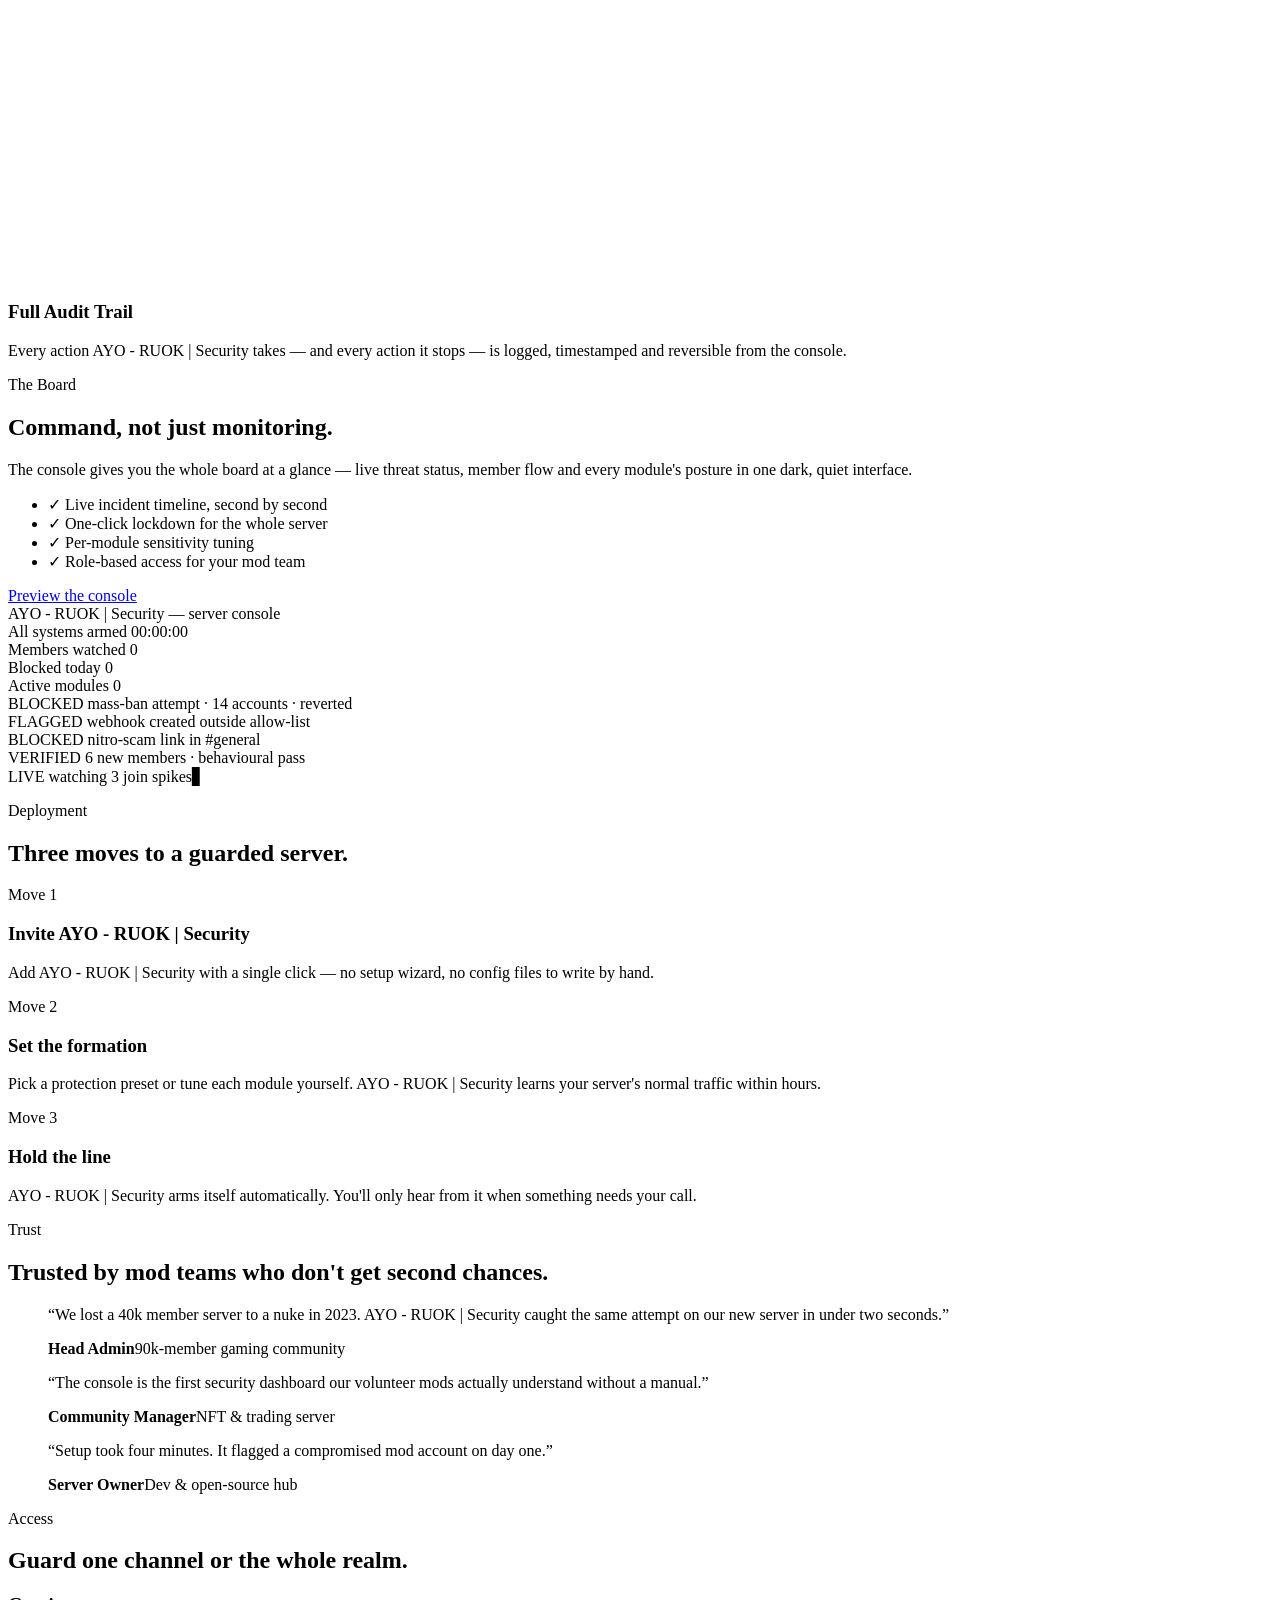
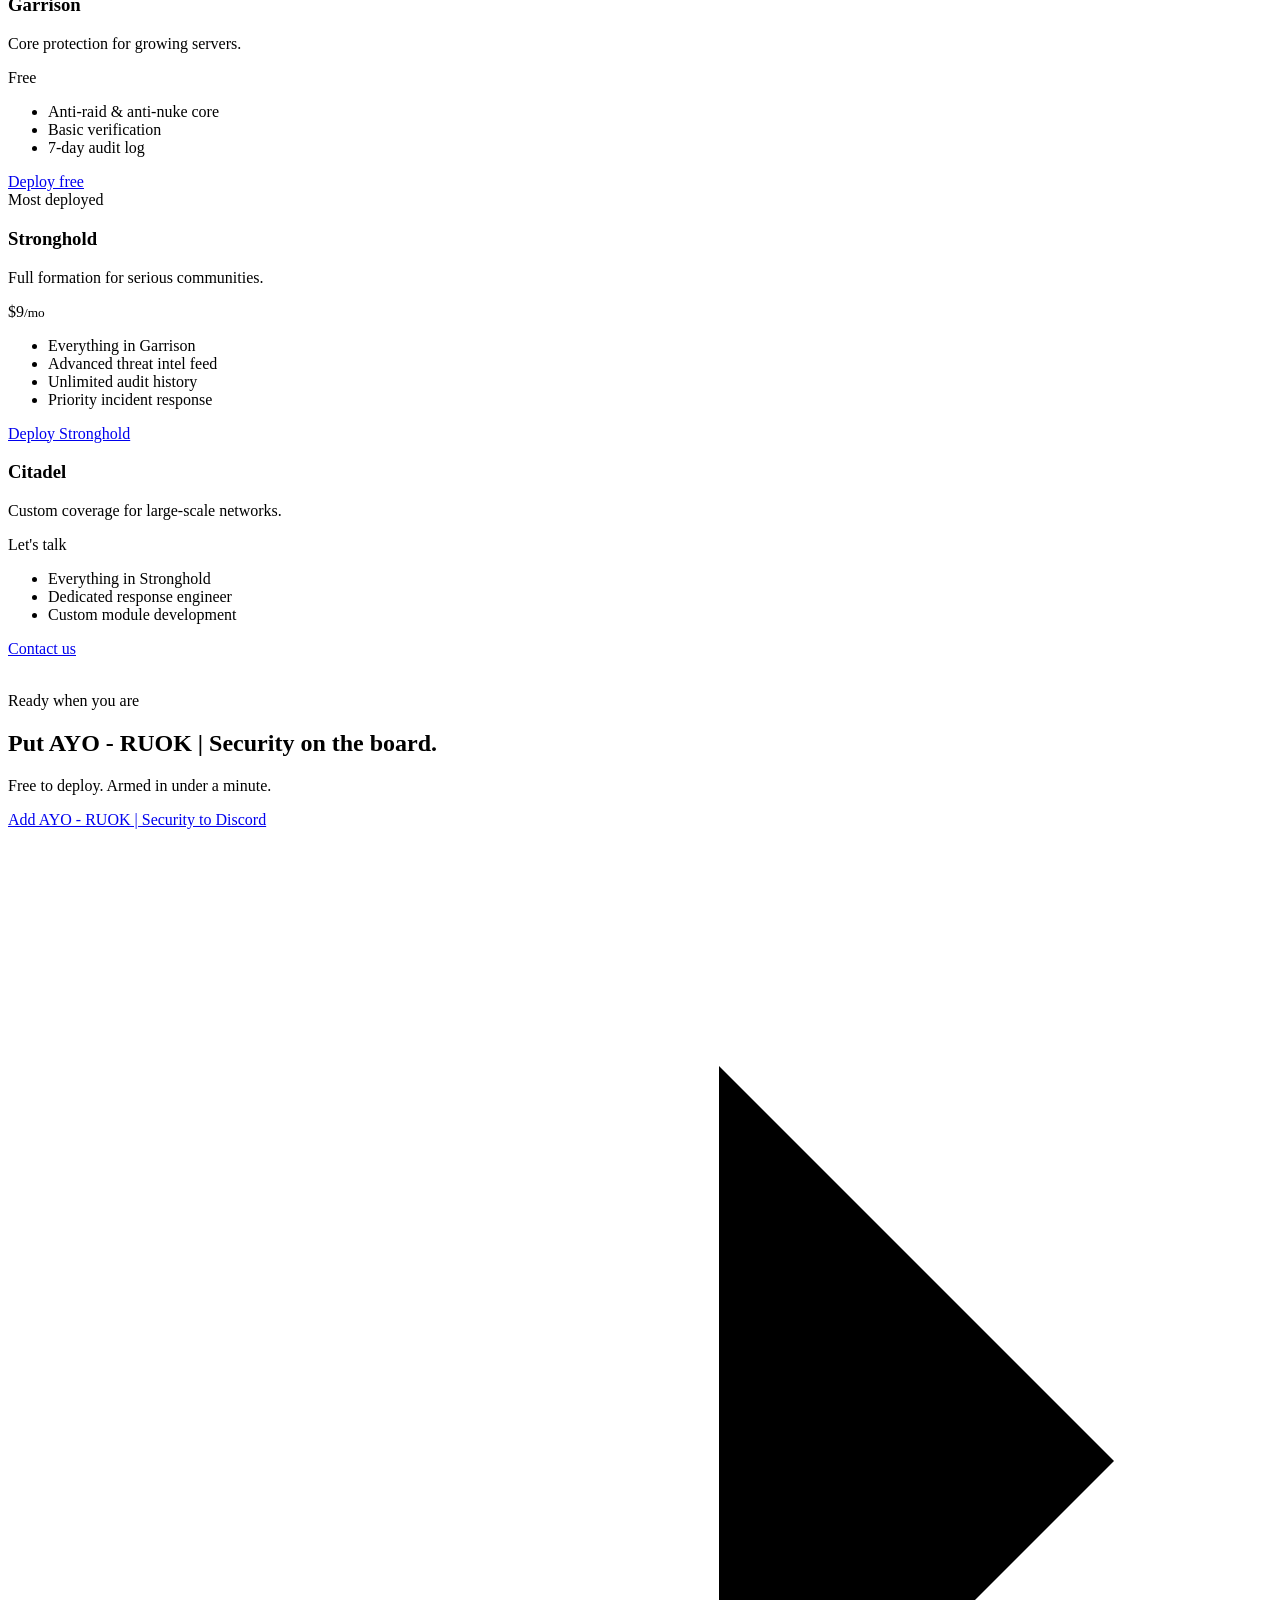
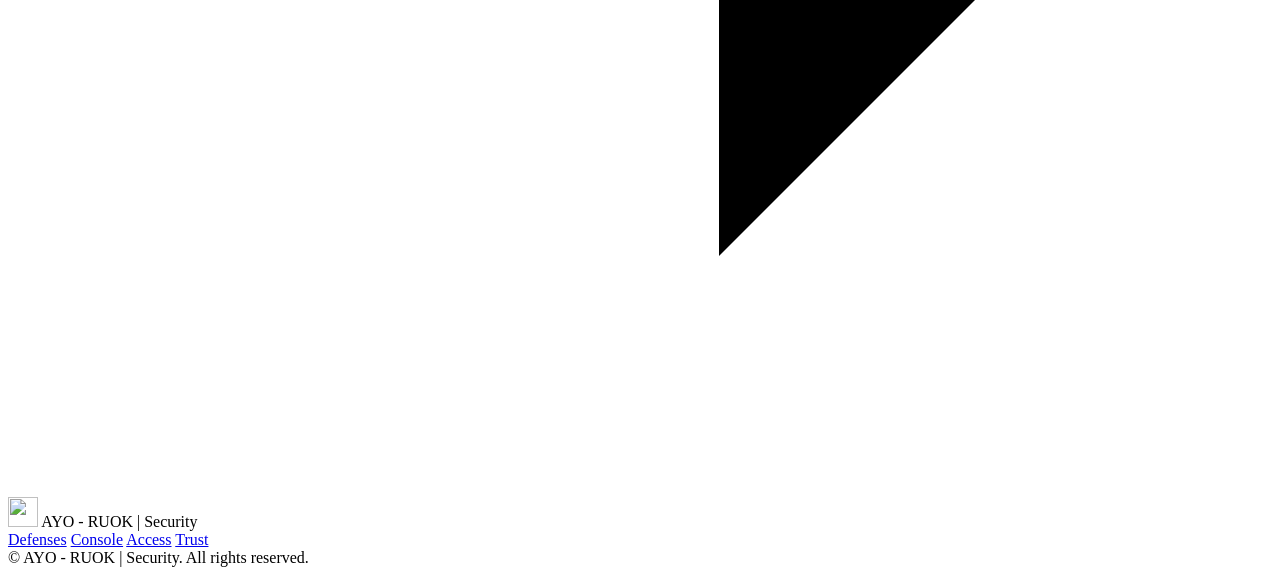
==== commit d75058e6: "Create index.html" ====
--- a/index.html
+++ b/index.html
@@ -1,1473 +1,432 @@
 <!DOCTYPE html>
 <html lang="en">
-
 <head>
-    <meta charset="UTF-8">
-    <meta name="viewport" content="width=device-width, initial-scale=1.0">
-    <title>AYO - RUOK | Security</title>
-    <meta name="description" content="Official AYO - RUOK Security Discord Bot">
-
-    <!-- Google Font (Fallback) -->
-    <link rel="preconnect" href="https://fonts.googleapis.com">
-    <link rel="preconnect" href="https://fonts.gstatic.com" crossorigin>
-    <link href="https://fonts.googleapis.com/css2?family=Inter:opsz,wght@14..32,300;14..32,400;14..32,600;14..32,700;14..32,800;14..32,900&display=swap" rel="stylesheet">
-
-    <!-- Font Awesome Icons -->
-    <link rel="stylesheet" href="https://cdnjs.cloudflare.com/ajax/libs/font-awesome/6.7.2/css/all.min.css">
-
-    <style>
-        /* ============================================================
-           ALL CSS — உங்க Sinistre Font connect பண்ணப்பட்டது
-           ============================================================ */
-
-        /* ===== IMPORT YOUR CUSTOM FONT ===== */
-        @font-face {
-            font-family: "Sinistre";
-            src: url("assets/font/font/Sinistre-Regular.ttf") format("truetype");
-            font-weight: normal;
-            font-style: normal;
-        }
-
-        @font-face {
-            font-family: "Sinistre";
-            src: url("assets/font/font/Sinistre-Bold.ttf") format("truetype");
-            font-weight: bold;
-            font-style: normal;
-        }
-
-        /* ===== RESET & BASE ===== */
-        *,
-        *::before,
-        *::after {
-            margin: 0;
-            padding: 0;
-            box-sizing: border-box;
-        }
-
-        :root {
-            --purple-1: #6d28d9;
-            --purple-2: #7c3aed;
-            --purple-3: #8b5cf6;
-            --purple-4: #a78bfa;
-            --purple-5: #c084fc;
-            --purple-glow: rgba(139, 92, 246, 0.45);
-            --purple-glow-soft: rgba(139, 92, 246, 0.15);
-            --bg-primary: #060608;
-            --bg-secondary: #0b0b12;
-            --bg-card: rgba(255, 255, 255, 0.04);
-            --text-white: #ffffff;
-            --text-muted: #c8c8d4;
-            --text-dim: #8888a0;
-            --border-glow: rgba(139, 92, 246, 0.25);
-            /* Sinistre primary, Inter fallback */
-            --font: "Sinistre", "Inter", -apple-system, BlinkMacSystemFont, "Segoe UI", Roboto, sans-serif;
-            --radius: 20px;
-            --radius-sm: 12px;
-            --shadow-card: 0 20px 60px rgba(0, 0, 0, 0.6);
-            --transition: 0.4s cubic-bezier(0.25, 0.46, 0.45, 0.94);
-        }
-
-        html {
-            scroll-behavior: smooth;
-            scrollbar-width: thin;
-            scrollbar-color: var(--purple-3) var(--bg-primary);
-        }
-
-        ::-webkit-scrollbar {
-            width: 8px;
-        }
-        ::-webkit-scrollbar-track {
-            background: var(--bg-primary);
-        }
-        ::-webkit-scrollbar-thumb {
-            background: var(--purple-3);
-            border-radius: 10px;
-            box-shadow: 0 0 15px var(--purple-glow);
-        }
-        ::-webkit-scrollbar-thumb:hover {
-            background: var(--purple-4);
-        }
-
-        body {
-            font-family: var(--font);
-            background: var(--bg-primary);
-            color: var(--text-white);
-            overflow-x: hidden;
-            line-height: 1.6;
-            -webkit-font-smoothing: antialiased;
-        }
-
-        a {
-            text-decoration: none;
-            color: inherit;
-        }
-        ul {
-            list-style: none;
-        }
-        img {
-            display: block;
-            max-width: 100%;
-        }
-
-        /* ===== MOUSE GLOW ===== */
-        #mouse-glow {
-            position: fixed;
-            pointer-events: none;
-            z-index: 9999;
-            width: 520px;
-            height: 520px;
-            border-radius: 50%;
-            background: radial-gradient(circle, rgba(139, 92, 246, 0.10) 0%, transparent 70%);
-            transform: translate(-50%, -50%);
-            transition: opacity 0.2s ease;
-            will-change: transform;
-            opacity: 0;
-        }
-        #mouse-glow.active {
-            opacity: 1;
-        }
-
-        /* ===== INTRO OVERLAY ===== */
-        #intro-overlay {
-            position: fixed;
-            inset: 0;
-            z-index: 10000;
-            background: var(--bg-primary);
-            display: flex;
-            align-items: center;
-            justify-content: center;
-            flex-direction: column;
-            gap: 24px;
-            pointer-events: none;
-            transition: opacity 1.2s ease, transform 1.2s ease;
-        }
-        #intro-overlay.hide {
-            opacity: 0;
-            transform: scale(1.05);
-            pointer-events: none;
-        }
-        #intro-overlay .intro-icon {
-            font-size: 72px;
-            color: var(--purple-3);
-            animation: introPulse 1.4s ease-in-out infinite;
-        }
-        #intro-overlay h2 {
-            font-size: 28px;
-            font-weight: 700;
-            letter-spacing: 6px;
-            text-transform: uppercase;
-            color: #fff;
-        }
-        #intro-overlay .intro-bar {
-            width: 160px;
-            height: 3px;
-            background: rgba(255, 255, 255, 0.06);
-            border-radius: 10px;
-            overflow: hidden;
-            margin-top: 6px;
-        }
-        #intro-overlay .intro-bar span {
-            display: block;
-            width: 0%;
-            height: 100%;
-            background: linear-gradient(90deg, var(--purple-2), var(--purple-4));
-            border-radius: 10px;
-            animation: introLoad 1.8s ease-in-out forwards;
-        }
-
-        @keyframes introPulse {
-            0%,
-            100% {
-                transform: scale(1);
-                opacity: 0.7;
-            }
-            50% {
-                transform: scale(1.12);
-                opacity: 1;
-            }
-        }
-        @keyframes introLoad {
-            0% {
-                width: 0%;
-            }
-            100% {
-                width: 100%;
-            }
-        }
-
-        /* ===== UTILITY ===== */
-        .container {
-            max-width: 1280px;
-            margin: 0 auto;
-            padding: 0 40px;
-        }
-
-        .section-tag {
-            display: inline-block;
-            font-size: 13px;
-            font-weight: 600;
-            letter-spacing: 3px;
-            text-transform: uppercase;
-            color: var(--purple-4);
-            background: rgba(139, 92, 246, 0.10);
-            padding: 6px 18px;
-            border-radius: 100px;
-            border: 1px solid rgba(139, 92, 246, 0.15);
-            margin-bottom: 16px;
-        }
-
-        .section-title {
-            font-size: clamp(32px, 4.2vw, 52px);
-            font-weight: 800;
-            line-height: 1.15;
-            letter-spacing: -0.02em;
-        }
-        .section-title .highlight {
-            background: linear-gradient(135deg, var(--purple-3), var(--purple-5));
-            -webkit-background-clip: text;
-            -webkit-text-fill-color: transparent;
-            background-clip: text;
-        }
-
-        .section-desc {
-            color: var(--text-muted);
-            font-size: 18px;
-            line-height: 1.8;
-            max-width: 620px;
-        }
-
-        /* ===== REVEAL ANIMATIONS ===== */
-        .reveal {
-            opacity: 0;
-            transform: translateY(50px);
-            transition: opacity 0.9s cubic-bezier(0.25, 0.46, 0.45, 0.94), transform 0.9s cubic-bezier(0.25, 0.46, 0.45, 0.94);
-        }
-        .reveal.visible {
-            opacity: 1;
-            transform: translateY(0);
-        }
-        .reveal-left {
-            opacity: 0;
-            transform: translateX(-50px);
-            transition: opacity 0.9s ease, transform 0.9s ease;
-        }
-        .reveal-left.visible {
-            opacity: 1;
-            transform: translateX(0);
-        }
-        .reveal-right {
-            opacity: 0;
-            transform: translateX(50px);
-            transition: opacity 0.9s ease, transform 0.9s ease;
-        }
-        .reveal-right.visible {
-            opacity: 1;
-            transform: translateX(0);
-        }
-        .reveal-scale {
-            opacity: 0;
-            transform: scale(0.92);
-            transition: opacity 0.9s ease, transform 0.9s ease;
-        }
-        .reveal-scale.visible {
-            opacity: 1;
-            transform: scale(1);
-        }
-
-        /* ===== NAVBAR ===== */
-        .navbar {
-            position: fixed;
-            top: 0;
-            left: 0;
-            right: 0;
-            z-index: 1000;
-            padding: 16px 40px;
-            display: flex;
-            align-items: center;
-            justify-content: space-between;
-            background: rgba(6, 6, 8, 0.65);
-            backdrop-filter: blur(18px);
-            -webkit-backdrop-filter: blur(18px);
-            border-bottom: 1px solid rgba(139, 92, 246, 0.12);
-            transition: var(--transition);
-        }
-        .navbar.scrolled {
-            background: rgba(6, 6, 8, 0.88);
-            backdrop-filter: blur(24px);
-            -webkit-backdrop-filter: blur(24px);
-            border-bottom-color: rgba(139, 92, 246, 0.20);
-            box-shadow: 0 10px 40px rgba(0, 0, 0, 0.5);
-        }
-
-        .navbar .logo {
-            display: flex;
-            align-items: center;
-            gap: 12px;
-        }
-        .navbar .logo img {
-            width: 44px;
-            height: 44px;
-            border-radius: 12px;
-            object-fit: cover;
-        }
-        .navbar .logo span {
-            font-size: 20px;
-            font-weight: 800;
-            letter-spacing: -0.5px;
-            color: #fff;
-        }
-        .navbar .logo span small {
-            font-weight: 400;
-            color: var(--purple-4);
-            font-size: 14px;
-            margin-left: 4px;
-        }
-
-        .nav-links {
-            display: flex;
-            align-items: center;
-            gap: 32px;
-        }
-        .nav-links a {
-            font-size: 15px;
-            font-weight: 500;
-            color: var(--text-muted);
-            transition: var(--transition);
-            position: relative;
-            letter-spacing: 0.3px;
-        }
-        .nav-links a::after {
-            content: '';
-            position: absolute;
-            bottom: -4px;
-            left: 0;
-            width: 0%;
-            height: 2px;
-            background: var(--purple-3);
-            border-radius: 10px;
-            transition: var(--transition);
-            box-shadow: 0 0 12px var(--purple-glow);
-        }
-        .nav-links a:hover {
-            color: #fff;
-        }
-        .nav-links a:hover::after {
-            width: 100%;
-        }
-
-        .nav-cta {
-            display: none;
-        }
-        .nav-cta .btn-primary-sm {
-            padding: 10px 24px;
-            font-size: 14px;
-            font-weight: 600;
-            background: linear-gradient(135deg, var(--purple-2), var(--purple-4));
-            border-radius: 100px;
-            color: #fff;
-            transition: var(--transition);
-            box-shadow: 0 0 20px var(--purple-glow-soft);
-        }
-        .nav-cta .btn-primary-sm:hover {
-            transform: translateY(-2px);
-            box-shadow: 0 8px 30px var(--purple-glow);
-        }
-
-        .menu-toggle {
-            display: none;
-            flex-direction: column;
-            gap: 5px;
-            cursor: pointer;
-            padding: 4px;
-            background: transparent;
-            border: none;
-        }
-        .menu-toggle span {
-            display: block;
-            width: 26px;
-            height: 2.5px;
-            background: #fff;
-            border-radius: 10px;
-            transition: var(--transition);
-        }
-        .menu-toggle.active span:nth-child(1) {
-            transform: rotate(45deg) translate(5px, 5px);
-        }
-        .menu-toggle.active span:nth-child(2) {
-            opacity: 0;
-        }
-        .menu-toggle.active span:nth-child(3) {
-            transform: rotate(-45deg) translate(5px, -5px);
-        }
-
-        /* ===== HERO ===== */
-        #hero {
-            min-height: 100vh;
-            display: flex;
-            align-items: center;
-            justify-content: center;
-            text-align: center;
-            padding: 120px 40px 80px;
-            position: relative;
-            background:
-                radial-gradient(ellipse at 20% 50%, rgba(109, 40, 217, 0.12) 0%, transparent 60%),
-                radial-gradient(ellipse at 80% 50%, rgba(139, 92, 246, 0.08) 0%, transparent 60%),
-                var(--bg-primary);
-            overflow: hidden;
-        }
-        #hero::before {
-            content: '';
-            position: absolute;
-            inset: 0;
-            background: url("data:image/svg+xml,%3Csvg width='60' height='60' viewBox='0 0 60 60' xmlns='http://www.w3.org/2000/svg'%3E%3Cg fill='none' fill-rule='evenodd'%3E%3Cg fill='%238b5cf6' fill-opacity='0.04'%3E%3Cpath d='M36 34v-4h-2v4h-4v2h4v4h2v-4h4v-2h-4zm0-30V0h-2v4h-4v2h4v4h2V6h4V4h-4zM6 34v-4H4v4H0v2h4v4h2v-4h4v-2H6zM6 4V0H4v4H0v2h4v4h2V6h4V4H6z'/%3E%3C/g%3E%3C/g%3E%3C/svg%3E");
-            opacity: 0.4;
-        }
-
-        .hero-content {
-            position: relative;
-            z-index: 2;
-            max-width: 880px;
-        }
-
-        .hero-badge {
-            display: inline-flex;
-            align-items: center;
-            gap: 10px;
-            background: rgba(139, 92, 246, 0.10);
-            border: 1px solid rgba(139, 92, 246, 0.15);
-            padding: 8px 22px 8px 18px;
-            border-radius: 100px;
-            font-size: 14px;
-            font-weight: 500;
-            color: var(--purple-4);
-            margin-bottom: 28px;
-            backdrop-filter: blur(8px);
-        }
-        .hero-badge i {
-            font-size: 12px;
-            color: #4ade80;
-        }
-
-        .hero-content h1 {
-            font-size: clamp(44px, 7vw, 86px);
-            font-weight: 900;
-            line-height: 1.02;
-            letter-spacing: -0.03em;
-            margin-bottom: 20px;
-        }
-        .hero-content h1 .gradient-text {
-            background: linear-gradient(135deg, #ffffff 20%, var(--purple-4) 80%);
-            -webkit-background-clip: text;
-            -webkit-text-fill-color: transparent;
-            background-clip: text;
-        }
-        .hero-content h1 .glow-text {
-            background: linear-gradient(135deg, var(--purple-3), var(--purple-5));
-            -webkit-background-clip: text;
-            -webkit-text-fill-color: transparent;
-            background-clip: text;
-            text-shadow: 0 0 60px rgba(139, 92, 246, 0.25);
-        }
-
-        .hero-content p {
-            font-size: clamp(18px, 1.4vw, 24px);
-            color: var(--text-muted);
-            line-height: 1.8;
-            max-width: 660px;
-            margin: 0 auto 44px;
-        }
-
-        .hero-buttons {
-            display: flex;
-            flex-wrap: wrap;
-            align-items: center;
-            justify-content: center;
-            gap: 18px;
-        }
-
-        .btn-primary,
-        .btn-secondary {
-            display: inline-flex;
-            align-items: center;
-            gap: 10px;
-            padding: 16px 38px;
-            border-radius: 100px;
-            font-size: 17px;
-            font-weight: 600;
-            transition: var(--transition);
-            cursor: pointer;
-            border: none;
-            position: relative;
-            overflow: hidden;
-        }
-        .btn-primary {
-            background: linear-gradient(135deg, var(--purple-2), var(--purple-4));
-            color: #fff;
-            box-shadow: 0 4px 30px var(--purple-glow-soft);
-        }
-        .btn-primary::after {
-            content: '';
-            position: absolute;
-            inset: 0;
-            background: linear-gradient(135deg, rgba(255, 255, 255, 0.15), transparent 60%);
-            opacity: 0;
-            transition: var(--transition);
-        }
-        .btn-primary:hover {
-            transform: translateY(-4px) scale(1.02);
-            box-shadow: 0 12px 50px var(--purple-glow);
-        }
-        .btn-primary:hover::after {
-            opacity: 1;
-        }
-
-        .btn-secondary {
-            background: rgba(255, 255, 255, 0.05);
-            color: #fff;
-            border: 1.5px solid rgba(139, 92, 246, 0.30);
-            backdrop-filter: blur(8px);
-        }
-        .btn-secondary:hover {
-            background: rgba(139, 92, 246, 0.12);
-            border-color: var(--purple-3);
-            transform: translateY(-4px);
-            box-shadow: 0 8px 40px rgba(139, 92, 246, 0.15);
-        }
-
-        .hero-stats-mini {
-            display: flex;
-            justify-content: center;
-            gap: 50px;
-            margin-top: 50px;
-            padding-top: 40px;
-            border-top: 1px solid rgba(255, 255, 255, 0.05);
-        }
-        .hero-stats-mini .stat-item {
-            text-align: center;
-        }
-        .hero-stats-mini .stat-item strong {
-            display: block;
-            font-size: 26px;
-            font-weight: 800;
-            color: #fff;
-        }
-        .hero-stats-mini .stat-item span {
-            font-size: 14px;
-            color: var(--text-dim);
-            font-weight: 400;
-        }
-
-        /* ===== FEATURES ===== */
-        #features {
-            padding: 100px 0 120px;
-            background: var(--bg-secondary);
-            position: relative;
-        }
-        #features::before {
-            content: '';
-            position: absolute;
-            top: -1px;
-            left: 0;
-            right: 0;
-            height: 1px;
-            background: linear-gradient(90deg, transparent, var(--purple-3), transparent);
-            opacity: 0.3;
-        }
-
-        .features-header {
-            text-align: center;
-            margin-bottom: 64px;
-        }
-        .features-header .section-desc {
-            margin: 12px auto 0;
-        }
-
-        .features-grid {
-            display: grid;
-            grid-template-columns: repeat(auto-fit, minmax(260px, 1fr));
-            gap: 28px;
-        }
-
-        .feature-card {
-            background: var(--bg-card);
-            border: 1px solid rgba(139, 92, 246, 0.08);
-            border-radius: var(--radius);
-            padding: 40px 32px;
-            text-align: left;
-            transition: var(--transition);
-            backdrop-filter: blur(4px);
-            position: relative;
-            overflow: hidden;
-            cursor: default;
-        }
-        .feature-card::before {
-            content: '';
-            position: absolute;
-            top: 0;
-            left: 0;
-            right: 0;
-            height: 2px;
-            background: linear-gradient(90deg, var(--purple-2), var(--purple-4));
-            opacity: 0;
-            transition: var(--transition);
-        }
-        .feature-card:hover {
-            transform: translateY(-10px);
-            border-color: rgba(139, 92, 246, 0.25);
-            box-shadow: 0 20px 60px rgba(0, 0, 0, 0.5), 0 0 40px rgba(139, 92, 246, 0.05);
-            background: rgba(255, 255, 255, 0.06);
-        }
-        .feature-card:hover::before {
-            opacity: 1;
-        }
-
-        .feature-card .icon-wrap {
-            width: 56px;
-            height: 56px;
-            border-radius: 16px;
-            background: rgba(139, 92, 246, 0.10);
-            display: flex;
-            align-items: center;
-            justify-content: center;
-            margin-bottom: 20px;
-            font-size: 26px;
-            color: var(--purple-4);
-            transition: var(--transition);
-        }
-        .feature-card:hover .icon-wrap {
-            background: rgba(139, 92, 246, 0.20);
-            transform: scale(1.05);
-            box-shadow: 0 0 30px rgba(139, 92, 246, 0.15);
-        }
-
-        .feature-card h3 {
-            font-size: 20px;
-            font-weight: 700;
-            margin-bottom: 10px;
-            color: #fff;
-        }
-        .feature-card p {
-            color: var(--text-muted);
-            font-size: 15px;
-            line-height: 1.7;
-        }
-
-        /* ===== ABOUT ===== */
-        #about {
-            padding: 120px 0;
-            background: var(--bg-primary);
-        }
-
-        .about-container {
-            display: grid;
-            grid-template-columns: 1fr 1fr;
-            gap: 80px;
-            align-items: center;
-        }
-
-        .about-text .section-tag {
-            margin-bottom: 12px;
-        }
-        .about-text .section-title {
-            margin-bottom: 20px;
-        }
-        .about-text p {
-            color: var(--text-muted);
-            font-size: 18px;
-            line-height: 1.9;
-            margin-bottom: 28px;
-        }
-        .about-text .about-features-list {
-            display: grid;
-            grid-template-columns: 1fr 1fr;
-            gap: 12px 24px;
-        }
-        .about-text .about-features-list li {
-            display: flex;
-            align-items: center;
-            gap: 10px;
-            font-size: 15px;
-            color: var(--text-muted);
-        }
-        .about-text .about-features-list li i {
-            color: var(--purple-4);
-            font-size: 14px;
-        }
-
-        .about-image-wrap {
-            display: flex;
-            justify-content: center;
-            align-items: center;
-            position: relative;
-        }
-        .about-image-wrap .glow-ring {
-            position: absolute;
-            width: 340px;
-            height: 340px;
-            border-radius: 50%;
-            background: radial-gradient(circle, rgba(139, 92, 246, 0.12), transparent 70%);
-            animation: ringPulse 4s ease-in-out infinite;
-        }
-        @keyframes ringPulse {
-            0%,
-            100% {
-                transform: scale(1);
-                opacity: 0.6;
-            }
-            50% {
-                transform: scale(1.08);
-                opacity: 1;
-            }
-        }
-        .about-image-wrap img {
-            width: 280px;
-            height: 280px;
-            border-radius: 50%;
-            object-fit: cover;
-            border: 2px solid rgba(139, 92, 246, 0.20);
-            box-shadow: 0 0 60px rgba(139, 92, 246, 0.15);
-            position: relative;
-            z-index: 2;
-            transition: var(--transition);
-        }
-        .about-image-wrap img:hover {
-            transform: scale(1.03);
-            box-shadow: 0 0 80px rgba(139, 92, 246, 0.30);
-        }
-
-        /* ===== STATS ===== */
-        #stats {
-            padding: 100px 0 120px;
-            background: var(--bg-secondary);
-            position: relative;
-        }
-        #stats::before {
-            content: '';
-            position: absolute;
-            top: -1px;
-            left: 0;
-            right: 0;
-            height: 1px;
-            background: linear-gradient(90deg, transparent, var(--purple-3), transparent);
-            opacity: 0.2;
-        }
-
-        .stats-header {
-            text-align: center;
-            margin-bottom: 60px;
-        }
-        .stats-header .section-desc {
-            margin: 10px auto 0;
-        }
-
-        .stats-grid {
-            display: grid;
-            grid-template-columns: repeat(auto-fit, minmax(200px, 1fr));
-            gap: 28px;
-        }
-
-        .stat-card {
-            background: var(--bg-card);
-            border: 1px solid rgba(139, 92, 246, 0.06);
-            border-radius: var(--radius);
-            padding: 40px 28px;
-            text-align: center;
-            transition: var(--transition);
-            backdrop-filter: blur(4px);
-        }
-        .stat-card:hover {
-            transform: translateY(-6px);
-            border-color: rgba(139, 92, 246, 0.20);
-            box-shadow: 0 16px 50px rgba(0, 0, 0, 0.4);
-            background: rgba(255, 255, 255, 0.05);
-        }
-
-        .stat-card .stat-number {
-            font-size: 48px;
-            font-weight: 900;
-            background: linear-gradient(135deg, var(--purple-3), var(--purple-5));
-            -webkit-background-clip: text;
-            -webkit-text-fill-color: transparent;
-            background-clip: text;
-            line-height: 1.1;
-        }
-        .stat-card .stat-label {
-            color: var(--text-dim);
-            font-size: 16px;
-            font-weight: 500;
-            margin-top: 8px;
-            letter-spacing: 0.5px;
-        }
-
-        /* ===== FOOTER ===== */
-        #footer {
-            background: var(--bg-primary);
-            border-top: 1px solid rgba(139, 92, 246, 0.08);
-            padding: 70px 0 30px;
-        }
-
-        .footer-grid {
-            display: grid;
-            grid-template-columns: 2fr 1fr 1fr 1fr;
-            gap: 50px;
-            margin-bottom: 50px;
-        }
-
-        .footer-brand img {
-            width: 56px;
-            height: 56px;
-            border-radius: 14px;
-            object-fit: cover;
-            margin-bottom: 14px;
-        }
-        .footer-brand h3 {
-            font-size: 22px;
-            font-weight: 800;
-            letter-spacing: -0.5px;
-            margin-bottom: 6px;
-        }
-        .footer-brand p {
-            color: var(--text-dim);
-            font-size: 15px;
-            max-width: 300px;
-            line-height: 1.7;
-        }
-
-        .footer-col h4 {
-            font-size: 16px;
-            font-weight: 700;
-            color: #fff;
-            margin-bottom: 18px;
-            letter-spacing: 0.5px;
-        }
-        .footer-col ul li {
-            margin-bottom: 10px;
-        }
-        .footer-col ul li a {
-            color: var(--text-dim);
-            font-size: 15px;
-            transition: var(--transition);
-        }
-        .footer-col ul li a:hover {
-            color: var(--purple-4);
-        }
-
-        .footer-bottom {
-            border-top: 1px solid rgba(255, 255, 255, 0.04);
-            padding-top: 24px;
-            display: flex;
-            justify-content: space-between;
-            align-items: center;
-            flex-wrap: wrap;
-            gap: 16px;
-        }
-        .footer-bottom p {
-            color: var(--text-dim);
-            font-size: 14px;
-        }
-        .footer-bottom .social-links {
-            display: flex;
-            gap: 16px;
-        }
-        .footer-bottom .social-links a {
-            width: 40px;
-            height: 40px;
-            border-radius: 50%;
-            background: rgba(255, 255, 255, 0.04);
-            border: 1px solid rgba(255, 255, 255, 0.06);
-            display: flex;
-            align-items: center;
-            justify-content: center;
-            color: var(--text-dim);
-            transition: var(--transition);
-            font-size: 16px;
-        }
-        .footer-bottom .social-links a:hover {
-            background: rgba(139, 92, 246, 0.12);
-            border-color: var(--purple-3);
-            color: var(--purple-4);
-            transform: translateY(-3px);
-        }
-
-        /* ===== RESPONSIVE ===== */
-        @media (max-width: 1024px) {
-            .navbar {
-                padding: 14px 24px;
-            }
-            .container {
-                padding: 0 24px;
-            }
-            .about-container {
-                grid-template-columns: 1fr;
-                gap: 50px;
-                text-align: center;
-            }
-            .about-text .about-features-list {
-                justify-items: center;
-            }
-            .about-image-wrap .glow-ring {
-                width: 260px;
-                height: 260px;
-            }
-            .about-image-wrap img {
-                width: 220px;
-                height: 220px;
-            }
-            .footer-grid {
-                grid-template-columns: 1fr 1fr;
-                gap: 40px;
-            }
-            .hero-stats-mini {
-                gap: 30px;
-                flex-wrap: wrap;
-            }
-        }
-
-        @media (max-width: 768px) {
-            .nav-links {
-                position: fixed;
-                top: 0;
-                right: -100%;
-                width: 280px;
-                height: 100vh;
-                background: rgba(6, 6, 8, 0.96);
-                backdrop-filter: blur(30px);
-                -webkit-backdrop-filter: blur(30px);
-                flex-direction: column;
-                padding: 80px 32px 40px;
-                gap: 24px;
-                transition: var(--transition);
-                border-left: 1px solid rgba(139, 92, 246, 0.10);
-                align-items: flex-start;
-            }
-            .nav-links.open {
-                right: 0;
-            }
-            .nav-links a {
-                font-size: 18px;
-            }
-            .menu-toggle {
-                display: flex;
-                z-index: 1001;
-            }
-            .nav-cta {
-                display: block;
-                margin-top: 16px;
-            }
-
-            .navbar .logo span {
-                font-size: 17px;
-            }
-            .navbar .logo span small {
-                font-size: 12px;
-            }
-
-            #hero {
-                padding: 100px 20px 60px;
-            }
-            .hero-content h1 {
-                font-size: 38px;
-            }
-            .hero-content p {
-                font-size: 17px;
-            }
-            .hero-buttons .btn-primary,
-            .hero-buttons .btn-secondary {
-                padding: 14px 28px;
-                font-size: 15px;
-            }
-            .hero-stats-mini {
-                gap: 20px;
-            }
-            .hero-stats-mini .stat-item strong {
-                font-size: 20px;
-            }
-
-            #features {
-                padding: 70px 0 90px;
-            }
-            .features-grid {
-                grid-template-columns: 1fr 1fr;
-            }
-
-            .stats-grid {
-                grid-template-columns: 1fr 1fr;
-            }
-            .stat-card .stat-number {
-                font-size: 36px;
-            }
-
-            .footer-grid {
-                grid-template-columns: 1fr;
-                gap: 30px;
-            }
-            .footer-bottom {
-                flex-direction: column;
-                text-align: center;
-            }
-            .about-text .about-features-list {
-                grid-template-columns: 1fr;
-            }
-        }
-
-        @media (max-width: 480px) {
-            .features-grid {
-                grid-template-columns: 1fr;
-            }
-            .stats-grid {
-                grid-template-columns: 1fr 1fr;
-                gap: 16px;
-            }
-            .stat-card {
-                padding: 28px 16px;
-            }
-            .stat-card .stat-number {
-                font-size: 30px;
-            }
-            .hero-stats-mini {
-                flex-direction: column;
-                gap: 12px;
-                padding-top: 24px;
-            }
-            .hero-badge {
-                font-size: 12px;
-                padding: 6px 16px;
-            }
-            .navbar {
-                padding: 12px 16px;
-            }
-            .container {
-                padding: 0 16px;
-            }
-            .section-title {
-                font-size: 28px;
-            }
-        }
-
-        /* ===== SCROLL INDICATOR ===== */
-        .scroll-indicator {
-            position: absolute;
-            bottom: 30px;
-            left: 50%;
-            transform: translateX(-50%);
-            z-index: 2;
-            display: flex;
-            flex-direction: column;
-            align-items: center;
-            gap: 6px;
-            color: var(--text-dim);
-            font-size: 12px;
-            letter-spacing: 2px;
-            text-transform: uppercase;
-            animation: bounceDown 2.4s ease-in-out infinite;
-            opacity: 0.6;
-        }
-        .scroll-indicator i {
-            font-size: 18px;
-            color: var(--purple-4);
-        }
-        @keyframes bounceDown {
-            0%,
-            100% {
-                transform: translateX(-50%) translateY(0);
-            }
-            50% {
-                transform: translateX(-50%) translateY(8px);
-            }
-        }
-    </style>
+<meta charset="UTF-8">
+<meta name="viewport" content="width=device-width, initial-scale=1.0">
+<title>AYO - RUOK | Security — Discord Security, Perfected</title>
+<meta name="description" content="AYO - RUOK | Security is a premium Discord security bot — anti-raid, anti-nuke and verification built for servers that can't afford to fail.">
+<link rel="preconnect" href="https://fonts.googleapis.com">
+<link href="https://fonts.googleapis.com/css2?family=Manrope:wght@300;400;500;600;700;800&family=JetBrains+Mono:wght@400;500&display=swap" rel="stylesheet">
+<link rel="stylesheet" href="css/style.css">
 </head>
-
 <body>
 
-    <!-- ===== INTRO OVERLAY ===== -->
-    <div id="intro-overlay">
-        <div class="intro-icon"><i class="fas fa-shield-halved"></i></div>
-        <h2>AYO · RUOK</h2>
-        <div class="intro-bar"><span></span></div>
-    </div>
-
-    <!-- ===== MOUSE GLOW ===== -->
-    <div id="mouse-glow"></div>
-
-    <!-- ===== NAVBAR ===== -->
-    <header>
-        <nav class="navbar" id="navbar">
-            <div class="logo">
-                <img src="assets/logo.png" alt="AYO - RUOK Logo">
-                <span>AYO<span style="font-weight:400;color:var(--purple-4);">·</span>RUOK <small>Security</small></span>
+<!-- ===== LOADER ===== -->
+<div class="loader" id="loader" aria-hidden="true">
+  <div class="loader-inner">
+    <svg class="loader-glyph" viewBox="0 0 100 100">
+      <polyline class="loader-bolt" points="52,4 30,52 48,52 40,96 74,42 54,42 62,4" />
+    </svg>
+    <div class="loader-word">
+      <span>R</span><span>O</span><span>O</span><span>K</span>
+    </div>
+    <div class="loader-bar"><span></span></div>
+  </div>
+</div>
+
+<!-- ===== CURSOR ===== -->
+<div class="cursor-glow" id="cursorGlow" aria-hidden="true"></div>
+<div class="cursor-dot" id="cursorDot" aria-hidden="true"></div>
+
+<!-- ===== BACKGROUND LAYERS ===== -->
+<div class="bg-fixed" aria-hidden="true">
+  <div class="bg-grid"></div>
+  <div class="bg-veins"></div>
+  <div class="bg-noise"></div>
+  <div class="bg-particles" id="bgParticles"></div>
+</div>
+
+<!-- ===== NAV ===== -->
+<header class="nav" id="nav">
+  <div class="nav-inner">
+    <a href="#top" class="brand" data-reveal>
+      <span class="brand-mark">
+        <img src="assets/img/logo.png" alt="" width="34" height="34">
+      </span>
+      <span class="brand-word">AYO - RUOK | Security</span>
+    </a>
+
+    <nav class="nav-links" aria-label="Primary">
+      <a href="#pieces"><span>Defenses</span></a>
+      <a href="#board"><span>Console</span></a>
+      <a href="#deploy-steps"><span>Deploy</span></a>
+      <a href="#trust"><span>Trust</span></a>
+      <a href="#pricing"><span>Access</span></a>
+    </nav>
+
+    <div class="nav-cta">
+      <a href="#deploy" class="btn btn-ghost">
+        <span>Sign in</span>
+      </a>
+      <a href="#deploy" class="btn btn-primary">
+        <span class="btn-primary-glow"></span>
+        <span class="btn-txt">Add to Discord</span>
+      </a>
+    </div>
+
+    <button class="nav-burger" id="navBurger" aria-label="Toggle menu" aria-expanded="false">
+      <span></span><span></span><span></span>
+    </button>
+  </div>
+
+  <div class="nav-mobile" id="navMobile">
+    <a href="#pieces">Defenses</a>
+    <a href="#board">Console</a>
+    <a href="#deploy-steps">Deploy</a>
+    <a href="#trust">Trust</a>
+    <a href="#pricing">Access</a>
+    <a href="#deploy" class="btn btn-primary"><span class="btn-txt">Add to Discord</span></a>
+  </div>
+</header>
+
+<main id="top">
+
+  <!-- ===== HERO ===== -->
+  <section class="hero" id="hero">
+    <div class="hero-banner" aria-hidden="true">
+      <img src="assets/img/banner.jpg" alt="" class="hero-banner-img">
+      <div class="hero-banner-fade"></div>
+    </div>
+
+    <div class="hero-inner">
+      <p class="eyebrow" data-reveal>
+        <span class="eyebrow-dot"></span>
+        Now guarding <span class="eyebrow-count" id="serverCount">42,918</span> servers
+      </p>
+
+      <h1 class="hero-title" data-reveal>
+        <span class="line">Your server's</span>
+        <span class="line hero-title-glow">last line of defense.</span>
+      </h1>
+
+      <p class="hero-sub" data-reveal>
+        AYO - RUOK | Security sits at the edge of your server and doesn't blink. Raids, nukes,
+        scam links and compromised admins — stopped before your members
+        even notice.
+      </p>
+
+      <div class="hero-actions" data-reveal>
+        <a href="#deploy" class="btn btn-primary btn-lg">
+          <span class="btn-primary-glow"></span>
+          <span class="btn-txt">Deploy AYO - RUOK | Security — it's free</span>
+          <svg class="btn-arrow" viewBox="0 0 16 16"><path d="M2 8h11M9 3l5 5-5 5"/></svg>
+        </a>
+        <a href="#board" class="btn btn-outline btn-lg">
+          <span class="btn-txt">See the console</span>
+        </a>
+      </div>
+
+      <div class="hero-proof" data-reveal>
+        <div class="proof-stat">
+          <span class="proof-num" data-count="212">0</span><span class="proof-suffix">M+</span>
+          <span class="proof-label">threats blocked</span>
+        </div>
+        <div class="proof-divider"></div>
+        <div class="proof-stat">
+          <span class="proof-num" data-count="4">0</span><span class="proof-suffix">ms</span>
+          <span class="proof-label">avg. response</span>
+        </div>
+        <div class="proof-divider"></div>
+        <div class="proof-stat">
+          <span class="proof-num" data-count="99">0</span><span class="proof-suffix">.98%</span>
+          <span class="proof-label">uptime</span>
+        </div>
+      </div>
+    </div>
+
+    <div class="hero-sentinel" aria-hidden="true">
+      <div class="sentinel-ring r1"></div>
+      <div class="sentinel-ring r2"></div>
+      <div class="sentinel-ring r3"></div>
+      <img src="assets/img/logo.png" alt="" class="sentinel-logo" id="sentinelLogo">
+    </div>
+
+    <div class="scroll-cue" aria-hidden="true">
+      <span>Scroll</span>
+      <div class="scroll-cue-line"><span></span></div>
+    </div>
+  </section>
+
+  <!-- ===== MARQUEE ===== -->
+  <div class="marquee" aria-hidden="true">
+    <div class="marquee-track">
+      <span>ANTI&#8209;RAID</span><span class="dot">&#9670;</span>
+      <span>ANTI&#8209;NUKE</span><span class="dot">&#9670;</span>
+      <span>VERIFICATION</span><span class="dot">&#9670;</span>
+      <span>THREAT&nbsp;INTEL</span><span class="dot">&#9670;</span>
+      <span>AUDIT&nbsp;LOGS</span><span class="dot">&#9670;</span>
+      <span>REAL&#8209;TIME&nbsp;ALERTS</span><span class="dot">&#9670;</span>
+      <span>ANTI&#8209;RAID</span><span class="dot">&#9670;</span>
+      <span>ANTI&#8209;NUKE</span><span class="dot">&#9670;</span>
+      <span>VERIFICATION</span><span class="dot">&#9670;</span>
+      <span>THREAT&nbsp;INTEL</span><span class="dot">&#9670;</span>
+      <span>AUDIT&nbsp;LOGS</span><span class="dot">&#9670;</span>
+      <span>REAL&#8209;TIME&nbsp;ALERTS</span><span class="dot">&#9670;</span>
+    </div>
+  </div>
+
+  <!-- ===== PIECES / FEATURES ===== -->
+  <section class="pieces" id="pieces">
+    <div class="section-head">
+      <p class="section-eyebrow" data-reveal>The Pieces</p>
+      <h2 class="section-title" data-reveal>Every piece has a role.<br>Together, they hold the board.</h2>
+      <p class="section-sub" data-reveal>AYO - RUOK | Security isn't one filter — it's a full formation. Each module watches a different attack surface, all reporting to the same console.</p>
+    </div>
+
+    <div class="piece-grid">
+      <article class="piece-card piece-card--lg" data-reveal data-tilt>
+        <div class="piece-card-glow"></div>
+        <div class="piece-icon">
+          <svg viewBox="0 0 24 24"><path d="M12 2l8 4v6c0 5-3.4 8.4-8 10-4.6-1.6-8-5-8-10V6l8-4z"/></svg>
+        </div>
+        <h3>Anti&#8209;Nuke Core</h3>
+        <p>Mass bans, channel wipes, webhook floods and role hijacks are detected and reversed in milliseconds — before a compromised admin can finish the job.</p>
+        <div class="piece-tag">Core module</div>
+      </article>
+
+      <article class="piece-card" data-reveal data-tilt>
+        <div class="piece-card-glow"></div>
+        <div class="piece-icon">
+          <svg viewBox="0 0 24 24"><path d="M4 12h16M4 6h16M4 18h10"/></svg>
+        </div>
+        <h3>Raid Shield</h3>
+        <p>Join-rate analysis stops coordinated raids and bot swarms at the gate, automatically locking down invites when patterns spike.</p>
+      </article>
+
+      <article class="piece-card" data-reveal data-tilt>
+        <div class="piece-card-glow"></div>
+        <div class="piece-icon">
+          <svg viewBox="0 0 24 24"><circle cx="12" cy="8" r="3"/><path d="M5 21c0-4 3-6 7-6s7 2 7 6"/></svg>
+        </div>
+        <h3>Smart Verification</h3>
+        <p>Behavioural and captcha-based screening filters alt accounts and scripted joins without adding friction for real members.</p>
+      </article>
+
+      <article class="piece-card" data-reveal data-tilt>
+        <div class="piece-card-glow"></div>
+        <div class="piece-icon">
+          <svg viewBox="0 0 24 24"><path d="M12 3v18M3 12h18"/><circle cx="12" cy="12" r="9"/></svg>
+        </div>
+        <h3>Link &amp; Scam Filter</h3>
+        <p>Phishing domains, nitro scams and token grabbers are cross-checked against a threat feed updated across every server AYO - RUOK | Security guards.</p>
+      </article>
+
+      <article class="piece-card" data-reveal data-tilt>
+        <div class="piece-card-glow"></div>
+        <div class="piece-icon">
+          <svg viewBox="0 0 24 24"><path d="M4 19V5m5 14V9m5 10V3m5 16v-7"/></svg>
+        </div>
+        <h3>Full Audit Trail</h3>
+        <p>Every action AYO - RUOK | Security takes — and every action it stops — is logged, timestamped and reversible from the console.</p>
+      </article>
+    </div>
+  </section>
+
+  <!-- ===== BOARD / CONSOLE SHOWCASE ===== -->
+  <section class="board" id="board">
+    <div class="board-inner">
+      <div class="board-copy">
+        <p class="section-eyebrow" data-reveal>The Board</p>
+        <h2 class="section-title" data-reveal>Command, not just monitoring.</h2>
+        <p class="section-sub" data-reveal>The console gives you the whole board at a glance — live threat status, member flow and every module's posture in one dark, quiet interface.</p>
+
+        <ul class="board-list" data-reveal>
+          <li><span class="board-check">&#10003;</span> Live incident timeline, second by second</li>
+          <li><span class="board-check">&#10003;</span> One-click lockdown for the whole server</li>
+          <li><span class="board-check">&#10003;</span> Per-module sensitivity tuning</li>
+          <li><span class="board-check">&#10003;</span> Role-based access for your mod team</li>
+        </ul>
+
+        <a href="#deploy" class="btn btn-outline" data-reveal><span class="btn-txt">Preview the console</span></a>
+      </div>
+
+      <div class="board-panel" data-reveal data-tilt-soft>
+        <div class="panel-glow"></div>
+        <div class="panel-chrome">
+          <span></span><span></span><span></span>
+          <div class="panel-chrome-title">AYO - RUOK | Security — server console</div>
+        </div>
+        <div class="panel-body">
+          <div class="panel-row panel-row--status">
+            <div class="status-pulse"></div>
+            <span>All systems armed</span>
+            <span class="panel-time" id="panelClock">00:00:00</span>
+          </div>
+
+          <div class="panel-grid">
+            <div class="panel-stat">
+              <span class="panel-stat-label">Members watched</span>
+              <span class="panel-stat-num" data-count="18420">0</span>
             </div>
-            <ul class="nav-links" id="navLinks">
-                <li><a href="#hero">Home</a></li>
-                <li><a href="#features">Features</a></li>
-                <li><a href="#about">About</a></li>
-                <li><a href="#stats">Stats</a></li>
-                <li class="nav-cta"><a href="#" class="btn-primary-sm">Invite Bot</a></li>
-            </ul>
-            <button class="menu-toggle" id="menuToggle" aria-label="Toggle menu">
-                <span></span><span></span><span></span>
-            </button>
-        </nav>
-    </header>
-
-    <!-- ===== MAIN CONTENT ===== -->
-    <main>
-
-        <!-- ===== HERO ===== -->
-        <section id="hero">
-            <div class="hero-content">
-                <div class="hero-badge reveal">
-                    <i class="fas fa-circle" style="color:#4ade80;font-size:10px;"></i>
-                    <span>Online · 99.9% Uptime</span>
-                </div>
-                <h1 class="reveal">
-                    <span class="gradient-text">AYO</span>
-                    <span style="color:var(--purple-4);">·</span>
-                    <span class="glow-text">RUOK</span>
-                </h1>
-                <p class="reveal">
-                    Advanced Discord Security Bot for <br>
-                    Server Protection, Moderation &amp; Community Management.
-                </p>
-                <div class="hero-buttons reveal">
-                    <a href="#" class="btn-primary">
-                        <i class="fas fa-plus-circle"></i> Invite Bot
-                    </a>
-                    <a href="#" class="btn-secondary">
-                        <i class="fas fa-book"></i> Documentation
-                    </a>
-                </div>
-                <div class="hero-stats-mini reveal">
-                    <div class="stat-item">
-                        <strong>250+</strong>
-                        <span>Protected Servers</span>
-                    </div>
-                    <div class="stat-item">
-                        <strong>15K+</strong>
-                        <span>Community Members</span>
-                    </div>
-                    <div class="stat-item">
-                        <strong>24/7</strong>
-                        <span>Security Monitoring</span>
-                    </div>
-                </div>
+            <div class="panel-stat">
+              <span class="panel-stat-label">Blocked today</span>
+              <span class="panel-stat-num" data-count="317">0</span>
             </div>
-            <div class="scroll-indicator">
-                <span>Scroll</span>
-                <i class="fas fa-chevron-down"></i>
+            <div class="panel-stat">
+              <span class="panel-stat-label">Active modules</span>
+              <span class="panel-stat-num" data-count="12">0</span>
             </div>
-        </section>
-
-        <!-- ===== FEATURES ===== -->
-        <section id="features">
-            <div class="container">
-                <div class="features-header">
-                    <span class="section-tag reveal">Core Features</span>
-                    <h2 class="section-title reveal">Built for <span class="highlight">Maximum Security</span></h2>
-                    <p class="section-desc reveal">Everything you need to keep your Discord server safe, moderated, and thriving.</p>
-                </div>
-                <div class="features-grid">
-                    <div class="feature-card reveal">
-                        <div class="icon-wrap"><i class="fas fa-shield-halved"></i></div>
-                        <h3>Advanced Security</h3>
-                        <p>Protect your server from raids, spam, and malicious attacks with intelligent threat detection.</p>
-                    </div>
-                    <div class="feature-card reveal">
-                        <div class="icon-wrap"><i class="fas fa-user-shield"></i></div>
-                        <h3>Auto Moderation</h3>
-                        <p>Automatically enforce rules and punish offenders using smart, configurable moderation filters.</p>
-                    </div>
-                    <div class="feature-card reveal">
-                        <div class="icon-wrap"><i class="fas fa-bolt"></i></div>
-                        <h3>Lightning Fast</h3>
-                        <p>Optimized for speed with minimal resource usage — your server stays responsive at all times.</p>
-                    </div>
-                    <div class="feature-card reveal">
-                        <div class="icon-wrap"><i class="fas fa-chart-line"></i></div>
-                        <h3>Analytics</h3>
-                        <p>Track server activity, moderation logs, and member insights with real-time data.</p>
-                    </div>
-                    <div class="feature-card reveal">
-                        <div class="icon-wrap"><i class="fas fa-lock"></i></div>
-                        <h3>Verification</h3>
-                        <p>Powerful verification system to block fake accounts and ensure only real members join.</p>
-                    </div>
-                    <div class="feature-card reveal">
-                        <div class="icon-wrap"><i class="fas fa-headset"></i></div>
-                        <h3>24/7 Support</h3>
-                        <p>Our team and infrastructure are always online to protect your community around the clock.</p>
-                    </div>
-                </div>
-            </div>
-        </section>
-
-        <!-- ===== ABOUT ===== -->
-        <section id="about">
-            <div class="container">
-                <div class="about-container">
-                    <div class="about-text reveal-left">
-                        <span class="section-tag">About Us</span>
-                        <h2 class="section-title">The <span class="highlight">Premium</span> Security Bot</h2>
-                        <p>
-                            AYO · RUOK is a premium Discord security and moderation bot built to protect communities
-                            from raids, spam, and malicious activities. Our goal is to provide fast, reliable, and
-                            intelligent protection while keeping server management simple and intuitive.
-                        </p>
-                        <ul class="about-features-list">
-                            <li><i class="fas fa-check-circle"></i> AI-powered threat detection</li>
-                            <li><i class="fas fa-check-circle"></i> Real-time moderation logs</li>
-                            <li><i class="fas fa-check-circle"></i> Customizable security rules</li>
-                            <li><i class="fas fa-check-circle"></i> Dedicated 24/7 support team</li>
-                        </ul>
-                    </div>
-                    <div class="about-image-wrap reveal-right">
-                        <div class="glow-ring"></div>
-                        <img src="assets/logo.png" alt="AYO - RUOK Logo">
-                    </div>
-                </div>
-            </div>
-        </section>
-
-        <!-- ===== STATISTICS ===== -->
-        <section id="stats">
-            <div class="container">
-                <div class="stats-header">
-                    <span class="section-tag reveal">Trusted Protection</span>
-                    <h2 class="section-title reveal">Numbers That <span class="highlight">Speak</span></h2>
-                    <p class="section-desc reveal">Real-time stats from our growing network of protected communities.</p>
-                </div>
-                <div class="stats-grid">
-                    <div class="stat-card reveal-scale">
-                        <div class="stat-number" data-count="250">0</div>
-                        <p class="stat-label">Protected Servers</p>
-                    </div>
-                    <div class="stat-card reveal-scale">
-                        <div class="stat-number" data-count="15000">0</div>
-                        <p class="stat-label">Community Members</p>
-                    </div>
-                    <div class="stat-card reveal-scale">
-                        <div class="stat-number" data-count="999">0</div>
-                        <p class="stat-label">Uptime %</p>
-                    </div>
-                    <div class="stat-card reveal-scale">
-                        <div class="stat-number" data-count="247">0</div>
-                        <p class="stat-label">Security Monitoring</p>
-                    </div>
-                </div>
-            </div>
-        </section>
-
-        <!-- ===== FOOTER ===== -->
-        <footer id="footer">
-            <div class="container">
-                <div class="footer-grid">
-                    <div class="footer-brand">
-                        <img src="assets/logo.png" alt="AYO - RUOK Logo">
-                        <h3>AYO · RUOK</h3>
-                        <p>Premium Discord Security &amp; Moderation Bot. Keeping communities safe since 2026.</p>
-                    </div>
-                    <div class="footer-col">
-                        <h4>Quick Links</h4>
-                        <ul>
-                            <li><a href="#hero">Home</a></li>
-                            <li><a href="#features">Features</a></li>
-                            <li><a href="#about">About</a></li>
-                            <li><a href="#stats">Stats</a></li>
-                        </ul>
-                    </div>
-                    <div class="footer-col">
-                        <h4>Resources</h4>
-                        <ul>
-                            <li><a href="#">Documentation</a></li>
-                            <li><a href="#">Privacy Policy</a></li>
-                            <li><a href="#">Terms of Service</a></li>
-                        </ul>
-                    </div>
-                    <div class="footer-col">
-                        <h4>Support</h4>
-                        <ul>
-                            <li><a href="#">Help Center</a></li>
-                            <li><a href="#">Contact Us</a></li>
-                            <li><a href="#">Status</a></li>
-                        </ul>
-                    </div>
-                </div>
-                <div class="footer-bottom">
-                    <p>&copy; 2026 AYO · RUOK. All Rights Reserved.</p>
-                    <div class="social-links">
-                        <a href="#" aria-label="Twitter"><i class="fab fa-twitter"></i></a>
-                        <a href="#" aria-label="Discord"><i class="fab fa-discord"></i></a>
-                        <a href="#" aria-label="GitHub"><i class="fab fa-github"></i></a>
-                    </div>
-                </div>
-            </div>
-        </footer>
-
-    </main>
-
-    <!-- ===== JAVASCRIPT (உள்ளேயே) ===== -->
-    <script>
-        (function() {
-            'use strict';
-
-            // INTRO OVERLAY
-            const overlay = document.getElementById('intro-overlay');
-            if (overlay) {
-                setTimeout(() => {
-                    overlay.classList.add('hide');
-                    setTimeout(() => {
-                        overlay.style.display = 'none';
-                    }, 1200);
-                }, 2200);
-            }
-
-            // MOUSE GLOW
-            const glow = document.getElementById('mouse-glow');
-            let glowActive = false;
-
-            document.addEventListener('mousemove', (e) => {
-                if (!glowActive) {
-                    glow.classList.add('active');
-                    glowActive = true;
-                }
-                const x = e.clientX;
-                const y = e.clientY;
-                glow.style.left = x + 'px';
-                glow.style.top = y + 'px';
-            });
-
-            document.addEventListener('mouseleave', () => {
-                glow.classList.remove('active');
-                glowActive = false;
-            });
-
-            // NAVBAR SCROLL
-            const navbar = document.getElementById('navbar');
-            window.addEventListener('scroll', () => {
-                const currentScroll = window.pageYOffset || document.documentElement.scrollTop;
-                if (currentScroll > 30) {
-                    navbar.classList.add('scrolled');
-                } else {
-                    navbar.classList.remove('scrolled');
-                }
-            });
-
-            // MOBILE MENU
-            const toggle = document.getElementById('menuToggle');
-            const navLinks = document.getElementById('navLinks');
-
-            if (toggle && navLinks) {
-                toggle.addEventListener('click', () => {
-                    toggle.classList.toggle('active');
-                    navLinks.classList.toggle('open');
-                });
-
-                navLinks.querySelectorAll('a').forEach(link => {
-                    link.addEventListener('click', () => {
-                        toggle.classList.remove('active');
-                        navLinks.classList.remove('open');
-                    });
-                });
-            }
-
-            // SCROLL REVEAL
-            const revealElements = document.querySelectorAll('.reveal, .reveal-left, .reveal-right, .reveal-scale');
-
-            const revealObserver = new IntersectionObserver((entries) => {
-                entries.forEach(entry => {
-                    if (entry.isIntersecting) {
-                        entry.target.classList.add('visible');
-                    }
-                });
-            }, {
-                threshold: 0.12,
-                rootMargin: '0px 0px -30px 0px'
-            });
-
-            revealElements.forEach(el => revealObserver.observe(el));
-
-            // ANIMATED COUNTERS
-            const statNumbers = document.querySelectorAll('.stat-number');
-
-            const counterObserver = new IntersectionObserver((entries) => {
-                entries.forEach(entry => {
-                    if (entry.isIntersecting) {
-                        const el = entry.target;
-                        const target = parseInt(el.getAttribute('data-count'), 10);
-                        if (isNaN(target) || target === 0) return;
-                        const duration = 1800;
-                        const startTime = performance.now();
-
-                        function updateCounter(currentTime) {
-                            const elapsed = currentTime - startTime;
-                            const progress = Math.min(elapsed / duration, 1);
-                            const eased = 1 - Math.pow(1 - progress, 3);
-                            const current = Math.round(eased * target);
-                            if (target === 999) {
-                                el.textContent = (current / 10).toFixed(1) + '%';
-                            } else if (target === 247) {
-                                el.textContent = '24/7';
-                            } else {
-                                el.textContent = current.toLocaleString();
-                            }
-                            if (progress < 1) {
-                                requestAnimationFrame(updateCounter);
-                            } else {
-                                if (target === 999) {
-                                    el.textContent = '99.9%';
-                                } else if (target === 247) {
-                                    el.textContent = '24/7';
-                                } else {
-                                    el.textContent = target.toLocaleString();
-                                }
-                            }
-                        }
-                        requestAnimationFrame(updateCounter);
-                        counterObserver.unobserve(el);
-                    }
-                });
-            }, {
-                threshold: 0.25
-            });
-
-            statNumbers.forEach(el => counterObserver.observe(el));
-
-            // SMOOTH SCROLL
-            document.querySelectorAll('a[href^="#"]').forEach(anchor => {
-                anchor.addEventListener('click', function(e) {
-                    const targetId = this.getAttribute('href');
-                    if (targetId === '#') return;
-                    const targetEl = document.querySelector(targetId);
-                    if (targetEl) {
-                        e.preventDefault();
-                        const offsetTop = targetEl.getBoundingClientRect().top + window.pageYOffset - 80;
-                        window.scrollTo({
-                            top: offsetTop,
-                            behavior: 'smooth'
-                        });
-                    }
-                });
-            });
-
-            // PARALLAX HERO
-            const hero = document.getElementById('hero');
-            if (hero) {
-                window.addEventListener('scroll', () => {
-                    const scrolled = window.pageYOffset;
-                    const heroContent = hero.querySelector('.hero-content');
-                    if (heroContent && scrolled < window.innerHeight) {
-                        const translate = scrolled * 0.15;
-                        heroContent.style.transform = `translateY(${translate}px)`;
-                        heroContent.style.opacity = 1 - (scrolled / (window.innerHeight * 0.8));
-                    }
-                });
-            }
-
-            console.log('AYO · RUOK | Premium Website Loaded Successfully');
-
-        })();
-    </script>
-
+          </div>
+
+          <div class="panel-log">
+            <div class="log-line"><span class="log-tag log-tag--ok">BLOCKED</span> mass-ban attempt &middot; 14 accounts &middot; reverted</div>
+            <div class="log-line"><span class="log-tag log-tag--warn">FLAGGED</span> webhook created outside allow-list</div>
+            <div class="log-line"><span class="log-tag log-tag--ok">BLOCKED</span> nitro-scam link in #general</div>
+            <div class="log-line"><span class="log-tag log-tag--ok">VERIFIED</span> 6 new members &middot; behavioural pass</div>
+            <div class="log-line typing"><span class="log-tag log-tag--live">LIVE</span> watching 3 join spikes<span class="log-cursor">&#9611;</span></div>
+          </div>
+
+          <div class="panel-bars">
+            <div class="panel-bar"><span style="--h:38%"></span></div>
+            <div class="panel-bar"><span style="--h:64%"></span></div>
+            <div class="panel-bar"><span style="--h:29%"></span></div>
+            <div class="panel-bar"><span style="--h:81%"></span></div>
+            <div class="panel-bar"><span style="--h:47%"></span></div>
+            <div class="panel-bar"><span style="--h:70%"></span></div>
+            <div class="panel-bar"><span style="--h:53%"></span></div>
+            <div class="panel-bar"><span style="--h:90%"></span></div>
+          </div>
+        </div>
+      </div>
+    </div>
+  </section>
+
+  <!-- ===== DEPLOY STEPS ===== -->
+  <section class="deploy-steps" id="deploy-steps">
+    <div class="section-head">
+      <p class="section-eyebrow" data-reveal>Deployment</p>
+      <h2 class="section-title" data-reveal>Three moves to a guarded server.</h2>
+    </div>
+
+    <div class="steps-rail" data-reveal>
+      <div class="steps-line"><span class="steps-line-fill" id="stepsLineFill"></span></div>
+
+      <div class="step" data-tilt-soft>
+        <div class="step-node"><span>Move&nbsp;1</span></div>
+        <h3>Invite AYO - RUOK | Security</h3>
+        <p>Add AYO - RUOK | Security with a single click — no setup wizard, no config files to write by hand.</p>
+      </div>
+
+      <div class="step" data-tilt-soft>
+        <div class="step-node"><span>Move&nbsp;2</span></div>
+        <h3>Set the formation</h3>
+        <p>Pick a protection preset or tune each module yourself. AYO - RUOK | Security learns your server's normal traffic within hours.</p>
+      </div>
+
+      <div class="step" data-tilt-soft>
+        <div class="step-node"><span>Move&nbsp;3</span></div>
+        <h3>Hold the line</h3>
+        <p>AYO - RUOK | Security arms itself automatically. You'll only hear from it when something needs your call.</p>
+      </div>
+    </div>
+  </section>
+
+  <!-- ===== TRUST ===== -->
+  <section class="trust" id="trust">
+    <div class="section-head">
+      <p class="section-eyebrow" data-reveal>Trust</p>
+      <h2 class="section-title" data-reveal>Trusted by mod teams who don't get second chances.</h2>
+    </div>
+
+    <div class="trust-grid">
+      <blockquote class="trust-card" data-reveal data-tilt>
+        <p>&ldquo;We lost a 40k member server to a nuke in 2023. AYO - RUOK | Security caught the same attempt on our new server in under two seconds.&rdquo;</p>
+        <footer><span class="trust-avatar" style="--c:#a78bfa"></span><div><strong>Head Admin</strong><span>90k-member gaming community</span></div></footer>
+      </blockquote>
+      <blockquote class="trust-card" data-reveal data-tilt>
+        <p>&ldquo;The console is the first security dashboard our volunteer mods actually understand without a manual.&rdquo;</p>
+        <footer><span class="trust-avatar" style="--c:#7c3aed"></span><div><strong>Community Manager</strong><span>NFT &amp; trading server</span></div></footer>
+      </blockquote>
+      <blockquote class="trust-card" data-reveal data-tilt>
+        <p>&ldquo;Setup took four minutes. It flagged a compromised mod account on day one.&rdquo;</p>
+        <footer><span class="trust-avatar" style="--c:#c4b5fd"></span><div><strong>Server Owner</strong><span>Dev &amp; open-source hub</span></div></footer>
+      </blockquote>
+    </div>
+  </section>
+
+  <!-- ===== PRICING ===== -->
+  <section class="pricing" id="pricing">
+    <div class="section-head">
+      <p class="section-eyebrow" data-reveal>Access</p>
+      <h2 class="section-title" data-reveal>Guard one channel or the whole realm.</h2>
+    </div>
+
+    <div class="pricing-grid">
+      <div class="price-card" data-reveal data-tilt-soft>
+        <h3>Garrison</h3>
+        <p class="price-desc">Core protection for growing servers.</p>
+        <div class="price-num"><span>Free</span></div>
+        <ul>
+          <li>Anti-raid &amp; anti-nuke core</li>
+          <li>Basic verification</li>
+          <li>7-day audit log</li>
+        </ul>
+        <a href="#deploy" class="btn btn-outline"><span class="btn-txt">Deploy free</span></a>
+      </div>
+
+      <div class="price-card price-card--feat" data-reveal data-tilt-soft>
+        <div class="price-badge">Most deployed</div>
+        <h3>Stronghold</h3>
+        <p class="price-desc">Full formation for serious communities.</p>
+        <div class="price-num"><span>$9</span><small>/mo</small></div>
+        <ul>
+          <li>Everything in Garrison</li>
+          <li>Advanced threat intel feed</li>
+          <li>Unlimited audit history</li>
+          <li>Priority incident response</li>
+        </ul>
+        <a href="#deploy" class="btn btn-primary"><span class="btn-primary-glow"></span><span class="btn-txt">Deploy Stronghold</span></a>
+      </div>
+
+      <div class="price-card" data-reveal data-tilt-soft>
+        <h3>Citadel</h3>
+        <p class="price-desc">Custom coverage for large-scale networks.</p>
+        <div class="price-num"><span>Let's talk</span></div>
+        <ul>
+          <li>Everything in Stronghold</li>
+          <li>Dedicated response engineer</li>
+          <li>Custom module development</li>
+        </ul>
+        <a href="#deploy" class="btn btn-outline"><span class="btn-txt">Contact us</span></a>
+      </div>
+    </div>
+  </section>
+
+  <!-- ===== FINAL CTA ===== -->
+  <section class="deploy" id="deploy">
+    <div class="deploy-glow" aria-hidden="true"></div>
+    <img src="assets/img/logo.png" alt="" class="deploy-logo" aria-hidden="true">
+    <p class="section-eyebrow" data-reveal>Ready when you are</p>
+    <h2 class="deploy-title" data-reveal>Put AYO - RUOK | Security on the board.</h2>
+    <p class="deploy-sub" data-reveal>Free to deploy. Armed in under a minute.</p>
+    <a href="#" class="btn btn-primary btn-lg" data-reveal>
+      <span class="btn-primary-glow"></span>
+      <span class="btn-txt">Add AYO - RUOK | Security to Discord</span>
+      <svg class="btn-arrow" viewBox="0 0 16 16"><path d="M2 8h11M9 3l5 5-5 5"/></svg>
+    </a>
+  </section>
+
+</main>
+
+<!-- ===== FOOTER ===== -->
+<footer class="footer">
+  <div class="footer-inner">
+    <div class="footer-brand">
+      <span class="brand-mark"><img src="assets/img/logo.png" alt="" width="30" height="30"></span>
+      <span class="brand-word">AYO - RUOK | Security</span>
+    </div>
+    <nav class="footer-links" aria-label="Footer">
+      <a href="#pieces">Defenses</a>
+      <a href="#board">Console</a>
+      <a href="#pricing">Access</a>
+      <a href="#trust">Trust</a>
+    </nav>
+    <div class="footer-meta">
+      <span>&copy; <span id="year"></span> AYO - RUOK | Security. All rights reserved.</span>
+    </div>
+  </div>
+</footer>
+
+<script src="js/script.js"></script>
 </body>
-
 </html>
